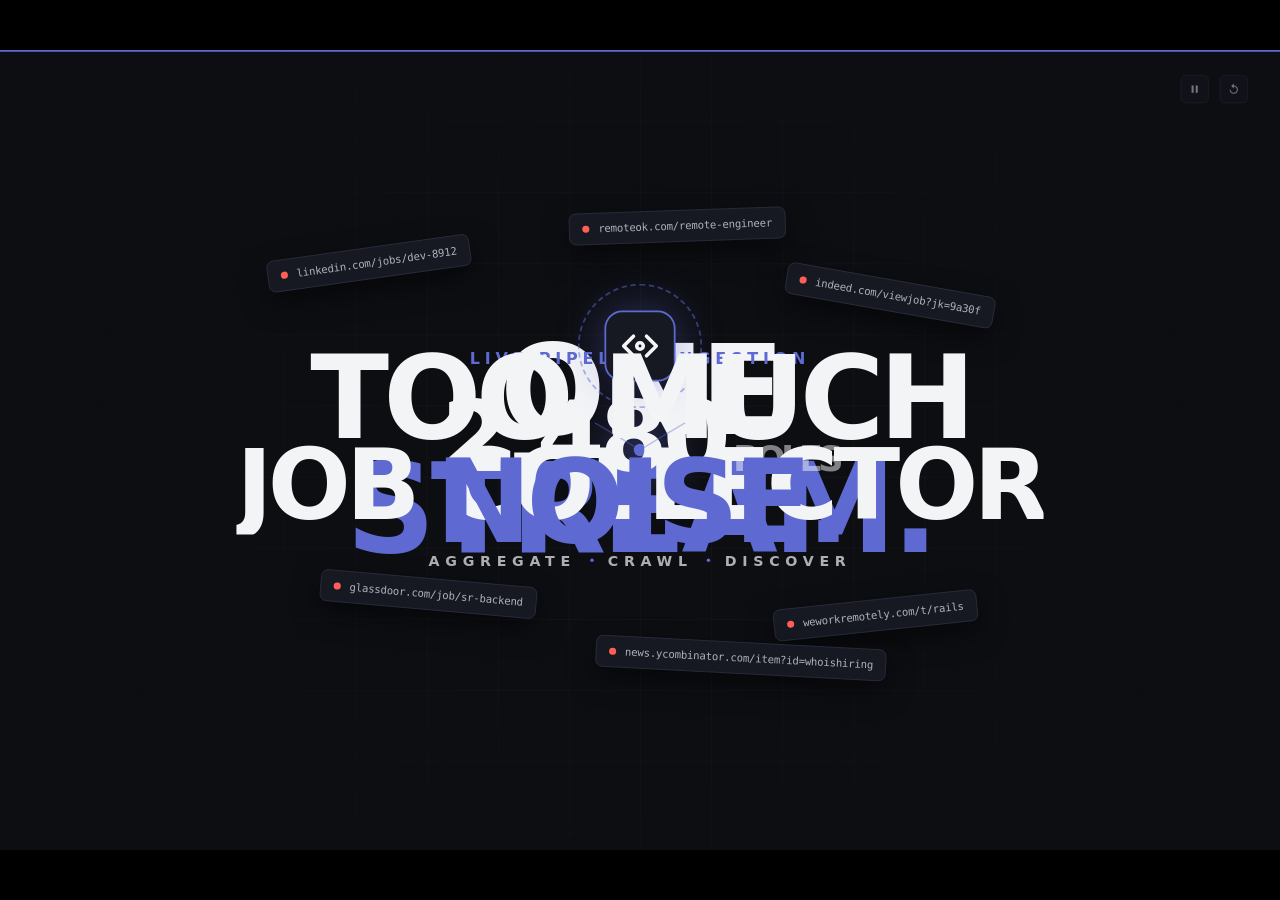
==== workspace/index.html @ dea03a37 "feat: initial commit of ZenDesign studio, daemon, settings UX redesign, and chat history" ====
<!DOCTYPE html>
<html lang="en">
<head><meta http-equiv="Content-Security-Policy" content="default-src 'none'; style-src 'unsafe-inline'; script-src 'unsafe-inline'; img-src data: blob:; font-src data:; media-src data: blob:; connect-src 'none'; base-uri 'none'; form-action 'none'; frame-src 'none'">

<meta charset="UTF-8">
<meta name="viewport" content="width=device-width, initial-scale=1.0">
<title>Job Collector — Motion Piece</title>
<style>
  *, *::before, *::after {
    box-sizing: border-box;
    margin: 0;
    padding: 0;
    user-select: none;
  }

  :root {
    --bg: #0d0e12;
    --text: #f3f4f6;
    --accent: #5e6ad2;
    --card: #161822;
    --border: #2b2d3d;
    --font: system-ui, -apple-system, BlinkMacSystemFont, "Segoe UI", Roboto, sans-serif;
    --ease-out: cubic-bezier(0.16, 1, 0.3, 1);
    --ease-in: cubic-bezier(0.7, 0, 0.84, 0);
    --duration: 10s;
  }

  html, body {
    width: 100%;
    height: 100%;
    background: #000;
    overflow: hidden;
    font-family: var(--font);
    color: var(--text);
  }

  #viewport {
    position: absolute;
    top: 50%;
    left: 50%;
    width: 1440px;
    height: 900px;
    background: var(--bg);
    transform: translate(-50%, -50%);
    transform-origin: center center;
    overflow: hidden;
    box-shadow: 0 0 80px rgba(0,0,0,0.8);
  }

  /* --- CHROME / HUD --- */
  .hud {
    position: absolute;
    inset: 0;
    pointer-events: none;
    z-index: 100;
  }
  .hud-progress-track {
    position: absolute;
    top: 0;
    left: 0;
    width: 100%;
    height: 2px;
    background: rgba(255,255,255,0.06);
  }
  .hud-progress-bar {
    width: 100%;
    height: 100%;
    background: var(--accent);
    transform-origin: left;
    animation: timeline var(--duration) linear infinite;
  }
  .hud-controls {
    position: absolute;
    top: 28px;
    right: 36px;
    display: flex;
    gap: 12px;
    pointer-events: auto;
  }
  .hud-btn {
    width: 32px;
    height: 32px;
    border-radius: 6px;
    background: var(--card);
    border: 1px solid var(--border);
    color: var(--text);
    display: grid;
    place-items: center;
    cursor: pointer;
    opacity: 0.45;
    transition: opacity 0.2s, border-color 0.2s;
  }
  .hud-btn:hover {
    opacity: 1;
    border-color: var(--accent);
  }
  .hud-btn svg {
    width: 14px;
    height: 14px;
    fill: currentColor;
  }

  /* --- STAGE & SCENES --- */
  .stage {
    position: absolute;
    inset: 0;
  }

  /* GRID AMBIENCE */
  .grid-floor {
    position: absolute;
    inset: 0;
    background-image:
      linear-gradient(to right, rgba(43,45,61,0.25) 1px, transparent 1px),
      linear-gradient(to bottom, rgba(43,45,61,0.25) 1px, transparent 1px);
    background-size: 80px 80px;
    mask-image: radial-gradient(circle at 50% 50%, black 30%, transparent 75%);
    opacity: 0.7;
  }

  /* BEAT 1: NOISE / CHAOS (0s - 2.5s) */
  .beat-1 {
    position: absolute;
    inset: 0;
    display: flex;
    align-items: center;
    justify-content: center;
    animation: b1-seq var(--duration) var(--ease-in) infinite;
  }
  .b1-headline {
    position: absolute;
    font-size: 130px;
    font-weight: 900;
    letter-spacing: -0.05em;
    line-height: 0.9;
    text-transform: uppercase;
    text-align: center;
    z-index: 5;
    pointer-events: none;
  }
  .b1-headline .line-mask {
    overflow: hidden;
    display: block;
  }
  .b1-headline .word {
    display: inline-block;
    animation: b1-text var(--duration) var(--ease-out) infinite;
  }
  .b1-tabs-cluster {
    position: absolute;
    width: 1000px;
    height: 600px;
    z-index: 2;
  }
  .b1-tab {
    position: absolute;
    background: var(--card);
    border: 1px solid var(--border);
    border-radius: 8px;
    padding: 10px 14px;
    display: flex;
    align-items: center;
    gap: 10px;
    box-shadow: 0 12px 30px rgba(0,0,0,0.5);
    animation: b1-tab-anim var(--duration) var(--ease-out) infinite;
  }
  .b1-tab .dot {
    width: 8px;
    height: 8px;
    border-radius: 50%;
    background: #ff5f56;
  }
  .b1-tab .tab-title {
    font-size: 12px;
    font-family: monospace;
    color: color-mix(in srgb, var(--text) 70%, transparent);
    letter-spacing: -0.02em;
  }
  .tab-1 { top: 12%; left: 8%; transform: rotate(-8deg); animation-delay: 0.05s; }
  .tab-2 { top: 18%; right: 10%; transform: rotate(10deg); animation-delay: 0.1s; }
  .tab-3 { bottom: 20%; left: 14%; transform: rotate(5deg); animation-delay: 0.15s; }
  .tab-4 { bottom: 16%; right: 12%; transform: rotate(-6deg); animation-delay: 0.2s; }
  .tab-5 { top: 5%; left: 42%; transform: rotate(-2deg); animation-delay: 0.12s; }
  .tab-6 { bottom: 8%; left: 45%; transform: rotate(3deg); animation-delay: 0.18s; }

  /* BEAT 2: IMPLOSION & SINGULARITY (2.3s - 5.0s) */
  .beat-2 {
    position: absolute;
    inset: 0;
    display: flex;
    align-items: center;
    justify-content: center;
    animation: b2-seq var(--duration) var(--ease-out) infinite;
  }
  .core-orb {
    width: 14px;
    height: 14px;
    border-radius: 50%;
    background: var(--accent);
    box-shadow: 0 0 60px 20px color-mix(in srgb, var(--accent) 70%, transparent);
    animation: b2-orb var(--duration) var(--ease-out) infinite;
  }
  .b2-hero-text {
    position: absolute;
    font-size: 140px;
    font-weight: 800;
    letter-spacing: -0.04em;
    line-height: 0.95;
    text-align: center;
    color: var(--text);
    animation: b2-txt var(--duration) var(--ease-out) infinite;
  }
  .b2-hero-text span {
    color: var(--accent);
    display: inline-block;
  }

  /* BEAT 3: PIPELINE CRAWL & LIVE AGGREGATION (4.8s - 7.6s) */
  .beat-3 {
    position: absolute;
    inset: 0;
    display: flex;
    flex-direction: column;
    align-items: center;
    justify-content: center;
    animation: b3-seq var(--duration) var(--ease-out) infinite;
  }
  .spider-network {
    position: absolute;
    inset: 0;
    width: 100%;
    height: 100%;
  }
  .spider-path {
    stroke: color-mix(in srgb, var(--accent) 40%, transparent);
    stroke-width: 1.5;
    stroke-dasharray: 600;
    stroke-dashoffset: 600;
    fill: none;
    animation: spider-draw var(--duration) cubic-bezier(0.4, 0, 0.2, 1) infinite;
  }
  .b3-title {
    font-size: 18px;
    letter-spacing: 0.3em;
    text-transform: uppercase;
    color: var(--accent);
    font-weight: 700;
    margin-bottom: 24px;
    animation: b3-title-in var(--duration) var(--ease-out) infinite;
  }
  .b3-counter {
    font-size: 110px;
    font-weight: 900;
    letter-spacing: -0.05em;
    line-height: 1;
    font-variant-numeric: tabular-nums;
    animation: b3-counter-pop var(--duration) var(--ease-out) infinite;
  }
  .b3-counter small {
    font-size: 40px;
    color: color-mix(in srgb, var(--text) 50%, transparent);
    font-weight: 600;
    margin-left: 8px;
  }
  .b3-filters {
    display: flex;
    gap: 16px;
    margin-top: 36px;
  }
  .filter-pill {
    padding: 10px 22px;
    border-radius: 999px;
    border: 1px solid var(--border);
    background: var(--card);
    font-size: 14px;
    font-weight: 600;
    letter-spacing: 0.05em;
    text-transform: uppercase;
    opacity: 0;
    transform: translateY(20px) scale(0.9);
    animation: b3-pills var(--duration) var(--ease-out) infinite;
  }
  .filter-pill.active {
    border-color: var(--accent);
    color: var(--accent);
    background: color-mix(in srgb, var(--accent) 12%, transparent);
  }
  .filter-pill:nth-child(1) { animation-delay: 5.2s; }
  .filter-pill:nth-child(2) { animation-delay: 5.32s; }
  .filter-pill:nth-child(3) { animation-delay: 5.44s; }
  .filter-pill:nth-child(4) { animation-delay: 5.56s; }

  /* BEAT 4: SYSTEM DEPLOY & OUTRO BRAND (7.4s - 10.0s) */
  .beat-4 {
    position: absolute;
    inset: 0;
    display: flex;
    flex-direction: column;
    align-items: center;
    justify-content: center;
    animation: b4-seq var(--duration) var(--ease-out) infinite;
  }
  .brand-logo-wrap {
    position: relative;
    width: 140px;
    height: 140px;
    display: grid;
    place-items: center;
    margin-bottom: 32px;
  }
  .logo-ring {
    position: absolute;
    inset: 0;
    border: 2px dashed color-mix(in srgb, var(--accent) 50%, transparent);
    border-radius: 50%;
    animation: logo-spin 12s linear infinite;
  }
  .logo-box {
    width: 80px;
    height: 80px;
    background: var(--card);
    border: 2px solid var(--accent);
    border-radius: 20px;
    display: grid;
    place-items: center;
    box-shadow: 0 0 50px color-mix(in srgb, var(--accent) 40%, transparent);
    animation: b4-box var(--duration) var(--ease-out) infinite;
  }
  .logo-box svg {
    width: 44px;
    height: 44px;
    fill: none;
    stroke: var(--text);
    stroke-width: 2.2;
    stroke-linecap: round;
    stroke-linejoin: round;
  }
  .b4-brand-name {
    font-size: 110px;
    font-weight: 900;
    letter-spacing: -0.05em;
    line-height: 1;
    margin-bottom: 20px;
    overflow: hidden;
  }
  .b4-brand-name span {
    display: inline-block;
    animation: b4-char-reveal var(--duration) var(--ease-out) infinite;
  }
  .b4-mantra {
    display: flex;
    align-items: center;
    gap: 16px;
    font-size: 16px;
    letter-spacing: 0.4em;
    text-transform: uppercase;
    color: color-mix(in srgb, var(--text) 70%, transparent);
    font-weight: 600;
    animation: b4-mantra-in var(--duration) var(--ease-out) infinite;
  }
  .b4-mantra .sep {
    width: 4px;
    height: 4px;
    border-radius: 50%;
    background: var(--accent);
  }
  .b4-stars {
    display: flex;
    gap: 8px;
    margin-top: 36px;
    opacity: 0;
    animation: b4-stars-in var(--duration) var(--ease-out) infinite;
  }
  .b4-stars svg {
    width: 18px;
    height: 18px;
    fill: #f59e0b;
  }

  /* --- TIMELINE DEFINITIONS --- */
  @keyframes timeline {
    0% { transform: scaleX(0); }
    100% { transform: scaleX(1); }
  }

  /* Beat 1: 0% to 26% (0.0s - 2.6s) */
  @keyframes b1-seq {
    0% { opacity: 0; transform: scale(1.08); filter: blur(4px); }
    4% { opacity: 1; transform: scale(1); filter: blur(0px); }
    21% { opacity: 1; transform: scale(1); filter: blur(0px); }
    26% { opacity: 0; transform: scale(0.85); filter: blur(6px); }
    100% { opacity: 0; transform: scale(0.85); }
  }
  @keyframes b1-text {
    0% { transform: translateY(110%); }
    6% { transform: translateY(0); }
    20% { transform: translateY(0); }
    25% { transform: translateY(-110%); }
    100% { transform: translateY(-110%); }
  }
  @keyframes b1-tab-anim {
    0% { opacity: 0; transform: scale(0.5) translate(0, 40px); }
    6% { opacity: 1; transform: scale(1) translate(0, 0); }
    19% { opacity: 1; transform: scale(1) translate(0, 0); }
    24% { opacity: 0; transform: scale(0.2) translate(0, 0); }
    100% { opacity: 0; }
  }

  /* Beat 2: 24% to 50% (2.4s - 5.0s) */
  @keyframes b2-seq {
    0%, 23% { opacity: 0; transform: scale(1.15); pointer-events: none; }
    26% { opacity: 1; transform: scale(1); }
    46% { opacity: 1; transform: scale(1); }
    50% { opacity: 0; transform: scale(1.2); pointer-events: none; }
    100% { opacity: 0; }
  }
  @keyframes b2-orb {
    0%, 23% { transform: scale(0); opacity: 0; }
    26% { transform: scale(6); opacity: 1; }
    30% { transform: scale(1); opacity: 0.3; }
    46% { transform: scale(1); opacity: 0.3; }
    50% { transform: scale(12); opacity: 0; }
    100% { opacity: 0; }
  }
  @keyframes b2-txt {
    0%, 24% { opacity: 0; transform: scale(0.9); }
    28% { opacity: 1; transform: scale(1); }
    45% { opacity: 1; transform: scale(1); }
    49% { opacity: 0; transform: translateY(-20px); }
    100% { opacity: 0; }
  }

  /* Beat 3: 48% to 75% (4.8s - 7.5s) */
  @keyframes b3-seq {
    0%, 47% { opacity: 0; transform: scale(0.95); pointer-events: none; }
    50% { opacity: 1; transform: scale(1); }
    71% { opacity: 1; transform: scale(1); }
    75% { opacity: 0; transform: scale(1.05); pointer-events: none; }
    100% { opacity: 0; }
  }
  @keyframes spider-draw {
    0%, 48% { stroke-dashoffset: 600; opacity: 0; }
    52% { opacity: 1; stroke-dashoffset: 0; }
    71% { opacity: 0.8; stroke-dashoffset: 0; }
    74% { opacity: 0; stroke-dashoffset: -600; }
    100% { opacity: 0; }
  }
  @keyframes b3-title-in {
    0%, 48% { opacity: 0; transform: translateY(-16px); }
    52% { opacity: 1; transform: translateY(0); }
    71% { opacity: 1; transform: translateY(0); }
    74% { opacity: 0; transform: translateY(-10px); }
    100% { opacity: 0; }
  }
  @keyframes b3-counter-pop {
    0%, 49% { opacity: 0; transform: scale(0.85); }
    53% { opacity: 1; transform: scale(1); }
    71% { opacity: 1; transform: scale(1); }
    74% { opacity: 0; transform: scale(0.95); }
    100% { opacity: 0; }
  }
  @keyframes b3-pills {
    0%, 50% { opacity: 0; transform: translateY(20px) scale(0.9); }
    55% { opacity: 1; transform: translateY(0) scale(1); }
    70% { opacity: 1; transform: translateY(0) scale(1); }
    74% { opacity: 0; transform: translateY(-15px) scale(0.95); }
    100% { opacity: 0; }
  }

  /* Beat 4: 73% to 100% (7.3s - 10.0s) */
  @keyframes b4-seq {
    0%, 72% { opacity: 0; transform: scale(0.92); pointer-events: none; }
    76% { opacity: 1; transform: scale(1); }
    96% { opacity: 1; transform: scale(1); }
    100% { opacity: 0; transform: scale(1.04); }
  }
  @keyframes logo-spin {
    to { transform: rotate(360deg); }
  }
  @keyframes b4-box {
    0%, 73% { transform: scale(0) rotate(-20deg); }
    77% { transform: scale(1) rotate(0deg); }
    96% { transform: scale(1) rotate(0deg); }
    100% { transform: scale(0.9); }
  }
  @keyframes b4-char-reveal {
    0%, 74% { transform: translateY(100%); }
    78% { transform: translateY(0); }
    96% { transform: translateY(0); }
    100% { transform: translateY(-20%); }
  }
  @keyframes b4-mantra-in {
    0%, 76% { opacity: 0; letter-spacing: 0.1em; }
    81% { opacity: 1; letter-spacing: 0.4em; }
    96% { opacity: 1; letter-spacing: 0.4em; }
    100% { opacity: 0; }
  }
  @keyframes b4-stars-in {
    0%, 78% { opacity: 0; transform: translateY(10px); }
    82% { opacity: 1; transform: translateY(0); }
    96% { opacity: 1; transform: translateY(0); }
    100% { opacity: 0; }
  }

  /* REDUCED MOTION OVERRIDE */
  @media (prefers-reduced-motion: reduce) {
    *, ::before, ::after {
      animation-play-state: paused !important;
    }
    .beat-1, .beat-2, .beat-3 {
      display: none !important;
    }
    .beat-4 {
      opacity: 1 !important;
      transform: none !important;
      pointer-events: auto !important;
    }
    .b4-brand-name span, .b4-mantra, .b4-stars, .logo-box {
      opacity: 1 !important;
      transform: none !important;
    }
    .hud-progress-bar {
      transform: scaleX(1) !important;
    }
  }

  .paused * {
    animation-play-state: paused !important;
  }
</style>
</head>
<body>

<div id="viewport">
  <div class="grid-floor"></div>

  <!-- HUD / CHROME -->
  <div class="hud">
    <div class="hud-progress-track">
      <div class="hud-progress-bar" id="progressBar"></div>
    </div>
    <div class="hud-controls">
      <button class="hud-btn" id="btnPlayPause" aria-label="Toggle Play">
        <svg viewBox="0 0 24 24" id="playIcon"><path d="M6 19h4V5H6v14zm8-14v14h4V5h-4z"/></svg>
      </button>
      <button class="hud-btn" id="btnReplay" aria-label="Replay">
        <svg viewBox="0 0 24 24"><path d="M12 5V1L7 6l5 5V7c3.31 0 6 2.69 6 6s-2.69 6-6 6-6-2.69-6-6H4c0 4.42 3.58 8 8 8s8-3.58 8-8-3.58-8-8-8z"/></svg>
      </button>
    </div>
  </div>

  <div class="stage" id="stage">
    
    <!-- BEAT 1: NOISE / CHAOS -->
    <section class="beat-1">
      <div class="b1-tabs-cluster">
        <div class="b1-tab tab-1">
          <div class="dot"></div>
          <div class="tab-title">linkedin.com/jobs/dev-8912</div>
        </div>
        <div class="b1-tab tab-2">
          <div class="dot"></div>
          <div class="tab-title">indeed.com/viewjob?jk=9a30f</div>
        </div>
        <div class="b1-tab tab-3">
          <div class="dot"></div>
          <div class="tab-title">glassdoor.com/job/sr-backend</div>
        </div>
        <div class="b1-tab tab-4">
          <div class="dot"></div>
          <div class="tab-title">weworkremotely.com/t/rails</div>
        </div>
        <div class="b1-tab tab-5">
          <div class="dot"></div>
          <div class="tab-title">remoteok.com/remote-engineer</div>
        </div>
        <div class="b1-tab tab-6">
          <div class="dot"></div>
          <div class="tab-title">news.ycombinator.com/item?id=whoishiring</div>
        </div>
      </div>
      <div class="b1-headline">
        <div class="line-mask"><span class="word">TOO MUCH</span></div>
        <div class="line-mask"><span class="word" style="color:var(--accent);">NOISE.</span></div>
      </div>
    </section>

    <!-- BEAT 2: THE SINGULARITY -->
    <section class="beat-2">
      <div class="core-orb"></div>
      <div class="b2-hero-text">
        ONE<br><span>STREAM.</span>
      </div>
    </section>

    <!-- BEAT 3: PIPELINE CRAWL & LIVE AGGREGATION -->
    <section class="beat-3">
      <svg class="spider-network" viewBox="0 0 1440 900" preserveAspectRatio="none">
        <path class="spider-path" d="M 120 180 Q 480 300 720 450" />
        <path class="spider-path" d="M 1320 180 Q 960 300 720 450" />
        <path class="spider-path" d="M 180 720 Q 480 600 720 450" />
        <path class="spider-path" d="M 1260 720 Q 960 600 720 450" />
      </svg>
      <div class="b3-title">Live Pipeline Ingestion</div>
      <div class="b3-counter" id="liveCounter">2,480<small>ROLES</small></div>
      <div class="b3-filters">
        <div class="filter-pill active">Remote</div>
        <div class="filter-pill">Full-Time</div>
        <div class="filter-pill active">Staff / Lead</div>
        <div class="filter-pill">Golang • Rust</div>
      </div>
    </section>

    <!-- BEAT 4: BRAND / OUTRO -->
    <section class="beat-4">
      <div class="brand-logo-wrap">
        <div class="logo-ring"></div>
        <div class="logo-box">
          <svg viewBox="0 0 24 24">
            <polyline points="16 18 22 12 16 6"></polyline>
            <polyline points="8 6 2 12 8 18"></polyline>
            <circle cx="12" cy="12" r="2"></circle>
          </svg>
        </div>
      </div>
      <div class="b4-brand-name">
        <span>JOB COLLECTOR</span>
      </div>
      <div class="b4-mantra">
        <span>Aggregate</span>
        <span class="sep"></span>
        <span>Crawl</span>
        <span class="sep"></span>
        <span>Discover</span>
      </div>
      <div class="b4-stars">
        <svg viewBox="0 0 24 24"><polygon points="12 2 15.09 8.26 22 9.27 17 14.14 18.18 21.02 12 17.77 5.82 21.02 7 14.14 2 9.27 8.91 8.26 12 2"/></svg>
        <svg viewBox="0 0 24 24"><polygon points="12 2 15.09 8.26 22 9.27 17 14.14 18.18 21.02 12 17.77 5.82 21.02 7 14.14 2 9.27 8.91 8.26 12 2"/></svg>
        <svg viewBox="0 0 24 24"><polygon points="12 2 15.09 8.26 22 9.27 17 14.14 18.18 21.02 12 17.77 5.82 21.02 7 14.14 2 9.27 8.91 8.26 12 2"/></svg>
        <svg viewBox="0 0 24 24"><polygon points="12 2 15.09 8.26 22 9.27 17 14.14 18.18 21.02 12 17.77 5.82 21.02 7 14.14 2 9.27 8.91 8.26 12 2"/></svg>
        <svg viewBox="0 0 24 24"><polygon points="12 2 15.09 8.26 22 9.27 17 14.14 18.18 21.02 12 17.77 5.82 21.02 7 14.14 2 9.27 8.91 8.26 12 2"/></svg>
      </div>
    </section>

  </div>
</div>

<script>
  // Resize handler: maintain exact 1440x900 viewport scaling
  const vp = document.getElementById('viewport');
  function resize() {
    const scale = Math.min(window.innerWidth / 1440, window.innerHeight / 900);
    vp.style.transform = `translate(-50%, -50%) scale(${scale})`;
  }
  window.addEventListener('resize', resize, { passive: true });
  resize();

  // Playback control
  const body = document.body;
  const playBtn = document.getElementById('btnPlayPause');
  const replayBtn = document.getElementById('btnReplay');
  const playIcon = document.getElementById('playIcon');

  let isPaused = false;

  function togglePlay() {
    isPaused = !isPaused;
    if (isPaused) {
      body.classList.add('paused');
      playIcon.innerHTML = '<polygon points="5,3 19,12 5,21"/>';
    } else {
      body.classList.remove('paused');
      playIcon.innerHTML = '<path d="M6 19h4V5H6v14zm8-14v14h4V5h-4z"/>';
    }
  }

  function restart() {
    body.classList.remove('paused');
    isPaused = false;
    playIcon.innerHTML = '<path d="M6 19h4V5H6v14zm8-14v14h4V5h-4z"/>';

    // Force animation reset across all elements
    const stage = document.getElementById('stage');
    const bar = document.getElementById('progressBar');
    
    stage.style.display = 'none';
    bar.style.display = 'none';
    stage.offsetHeight; // trigger reflow
    stage.style.display = '';
    bar.style.display = '';
  }

  playBtn.addEventListener('click', togglePlay);
  replayBtn.addEventListener('click', restart);

  // Keyboard controls
  window.addEventListener('keydown', (e) => {
    if (e.code === 'Space') {
      e.preventDefault();
      togglePlay();
    } else if (e.code === 'KeyR') {
      e.preventDefault();
      restart();
    }
  });

  // Dynamic counter ticker sync
  const counterEl = document.getElementById('liveCounter');
  let startTime = performance.now();
  function tick(now) {
    if (!isPaused) {
      const elapsed = (now - startTime) % 10000;
      // In beat 3 window (4800ms - 7200ms)
      if (elapsed >= 4800 && elapsed <= 7400) {
        const p = (elapsed - 4800) / 2600;
        const count = Math.floor(1200 + (2480 - 1200) * Math.min(1, p * 1.3));
        counterEl.innerHTML = `${count.toLocaleString()}<small>ROLES</small>`;
      } else {
        counterEl.innerHTML = `2,480<small>ROLES</small>`;
      }
    }
    requestAnimationFrame(tick);
  }
  requestAnimationFrame(tick);
</script>
</body>
</html>
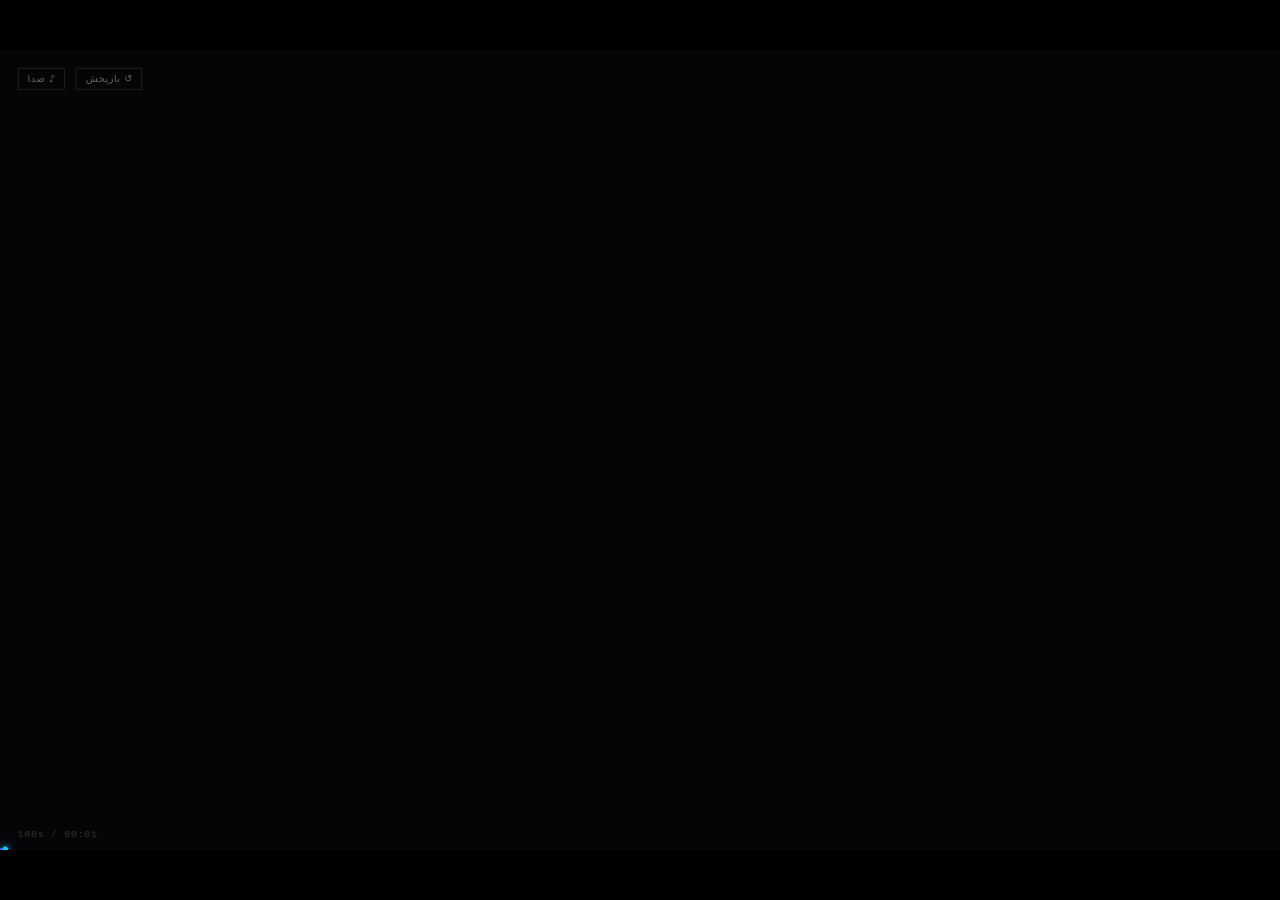
==== commit e6a8d572: "feat(slides): instant WYSIWYG typing & visual slide deck studio" ====
--- a/workspace/index.html
+++ b/workspace/index.html
@@ -1,727 +1,1612 @@
 <!DOCTYPE html>
-<html lang="en">
+<html lang="fa" dir="rtl">
 <head><meta http-equiv="Content-Security-Policy" content="default-src 'none'; style-src 'unsafe-inline'; script-src 'unsafe-inline'; img-src data: blob:; font-src data:; media-src data: blob:; connect-src 'none'; base-uri 'none'; form-action 'none'; frame-src 'none'">
 
-<meta charset="UTF-8">
-<meta name="viewport" content="width=device-width, initial-scale=1.0">
-<title>Job Collector — Motion Piece</title>
+<meta charset="UTF-8"/>
+<meta name="viewport" content="width=device-width, initial-scale=1.0"/>
+<title>تولد پردازنده</title>
 <style>
-  *, *::before, *::after {
-    box-sizing: border-box;
-    margin: 0;
-    padding: 0;
-    user-select: none;
-  }
-
-  :root {
-    --bg: #0d0e12;
-    --text: #f3f4f6;
-    --accent: #5e6ad2;
-    --card: #161822;
-    --border: #2b2d3d;
-    --font: system-ui, -apple-system, BlinkMacSystemFont, "Segoe UI", Roboto, sans-serif;
-    --ease-out: cubic-bezier(0.16, 1, 0.3, 1);
-    --ease-in: cubic-bezier(0.7, 0, 0.84, 0);
-    --duration: 10s;
-  }
-
-  html, body {
-    width: 100%;
-    height: 100%;
-    background: #000;
-    overflow: hidden;
-    font-family: var(--font);
-    color: var(--text);
-  }
-
-  #viewport {
-    position: absolute;
-    top: 50%;
-    left: 50%;
-    width: 1440px;
-    height: 900px;
-    background: var(--bg);
-    transform: translate(-50%, -50%);
-    transform-origin: center center;
-    overflow: hidden;
-    box-shadow: 0 0 80px rgba(0,0,0,0.8);
-  }
-
-  /* --- CHROME / HUD --- */
-  .hud {
-    position: absolute;
-    inset: 0;
-    pointer-events: none;
-    z-index: 100;
-  }
-  .hud-progress-track {
-    position: absolute;
-    top: 0;
-    left: 0;
-    width: 100%;
-    height: 2px;
-    background: rgba(255,255,255,0.06);
-  }
-  .hud-progress-bar {
-    width: 100%;
-    height: 100%;
-    background: var(--accent);
-    transform-origin: left;
-    animation: timeline var(--duration) linear infinite;
-  }
-  .hud-controls {
-    position: absolute;
-    top: 28px;
-    right: 36px;
-    display: flex;
-    gap: 12px;
-    pointer-events: auto;
-  }
-  .hud-btn {
-    width: 32px;
-    height: 32px;
-    border-radius: 6px;
-    background: var(--card);
-    border: 1px solid var(--border);
-    color: var(--text);
-    display: grid;
-    place-items: center;
-    cursor: pointer;
-    opacity: 0.45;
-    transition: opacity 0.2s, border-color 0.2s;
-  }
-  .hud-btn:hover {
-    opacity: 1;
-    border-color: var(--accent);
-  }
-  .hud-btn svg {
-    width: 14px;
-    height: 14px;
-    fill: currentColor;
-  }
-
-  /* --- STAGE & SCENES --- */
-  .stage {
-    position: absolute;
-    inset: 0;
-  }
-
-  /* GRID AMBIENCE */
-  .grid-floor {
-    position: absolute;
-    inset: 0;
-    background-image:
-      linear-gradient(to right, rgba(43,45,61,0.25) 1px, transparent 1px),
-      linear-gradient(to bottom, rgba(43,45,61,0.25) 1px, transparent 1px);
-    background-size: 80px 80px;
-    mask-image: radial-gradient(circle at 50% 50%, black 30%, transparent 75%);
-    opacity: 0.7;
-  }
-
-  /* BEAT 1: NOISE / CHAOS (0s - 2.5s) */
-  .beat-1 {
-    position: absolute;
-    inset: 0;
-    display: flex;
-    align-items: center;
-    justify-content: center;
-    animation: b1-seq var(--duration) var(--ease-in) infinite;
-  }
-  .b1-headline {
-    position: absolute;
-    font-size: 130px;
-    font-weight: 900;
-    letter-spacing: -0.05em;
-    line-height: 0.9;
-    text-transform: uppercase;
-    text-align: center;
-    z-index: 5;
-    pointer-events: none;
-  }
-  .b1-headline .line-mask {
-    overflow: hidden;
-    display: block;
-  }
-  .b1-headline .word {
-    display: inline-block;
-    animation: b1-text var(--duration) var(--ease-out) infinite;
-  }
-  .b1-tabs-cluster {
-    position: absolute;
-    width: 1000px;
-    height: 600px;
-    z-index: 2;
-  }
-  .b1-tab {
-    position: absolute;
-    background: var(--card);
-    border: 1px solid var(--border);
-    border-radius: 8px;
-    padding: 10px 14px;
-    display: flex;
-    align-items: center;
-    gap: 10px;
-    box-shadow: 0 12px 30px rgba(0,0,0,0.5);
-    animation: b1-tab-anim var(--duration) var(--ease-out) infinite;
-  }
-  .b1-tab .dot {
-    width: 8px;
-    height: 8px;
-    border-radius: 50%;
-    background: #ff5f56;
-  }
-  .b1-tab .tab-title {
-    font-size: 12px;
-    font-family: monospace;
-    color: color-mix(in srgb, var(--text) 70%, transparent);
-    letter-spacing: -0.02em;
-  }
-  .tab-1 { top: 12%; left: 8%; transform: rotate(-8deg); animation-delay: 0.05s; }
-  .tab-2 { top: 18%; right: 10%; transform: rotate(10deg); animation-delay: 0.1s; }
-  .tab-3 { bottom: 20%; left: 14%; transform: rotate(5deg); animation-delay: 0.15s; }
-  .tab-4 { bottom: 16%; right: 12%; transform: rotate(-6deg); animation-delay: 0.2s; }
-  .tab-5 { top: 5%; left: 42%; transform: rotate(-2deg); animation-delay: 0.12s; }
-  .tab-6 { bottom: 8%; left: 45%; transform: rotate(3deg); animation-delay: 0.18s; }
-
-  /* BEAT 2: IMPLOSION & SINGULARITY (2.3s - 5.0s) */
-  .beat-2 {
-    position: absolute;
-    inset: 0;
-    display: flex;
-    align-items: center;
-    justify-content: center;
-    animation: b2-seq var(--duration) var(--ease-out) infinite;
-  }
-  .core-orb {
-    width: 14px;
-    height: 14px;
-    border-radius: 50%;
-    background: var(--accent);
-    box-shadow: 0 0 60px 20px color-mix(in srgb, var(--accent) 70%, transparent);
-    animation: b2-orb var(--duration) var(--ease-out) infinite;
-  }
-  .b2-hero-text {
-    position: absolute;
-    font-size: 140px;
-    font-weight: 800;
-    letter-spacing: -0.04em;
-    line-height: 0.95;
-    text-align: center;
-    color: var(--text);
-    animation: b2-txt var(--duration) var(--ease-out) infinite;
-  }
-  .b2-hero-text span {
-    color: var(--accent);
-    display: inline-block;
-  }
-
-  /* BEAT 3: PIPELINE CRAWL & LIVE AGGREGATION (4.8s - 7.6s) */
-  .beat-3 {
-    position: absolute;
-    inset: 0;
-    display: flex;
-    flex-direction: column;
-    align-items: center;
-    justify-content: center;
-    animation: b3-seq var(--duration) var(--ease-out) infinite;
-  }
-  .spider-network {
-    position: absolute;
-    inset: 0;
-    width: 100%;
-    height: 100%;
-  }
-  .spider-path {
-    stroke: color-mix(in srgb, var(--accent) 40%, transparent);
-    stroke-width: 1.5;
-    stroke-dasharray: 600;
-    stroke-dashoffset: 600;
-    fill: none;
-    animation: spider-draw var(--duration) cubic-bezier(0.4, 0, 0.2, 1) infinite;
-  }
-  .b3-title {
-    font-size: 18px;
-    letter-spacing: 0.3em;
-    text-transform: uppercase;
-    color: var(--accent);
-    font-weight: 700;
-    margin-bottom: 24px;
-    animation: b3-title-in var(--duration) var(--ease-out) infinite;
-  }
-  .b3-counter {
-    font-size: 110px;
-    font-weight: 900;
-    letter-spacing: -0.05em;
-    line-height: 1;
-    font-variant-numeric: tabular-nums;
-    animation: b3-counter-pop var(--duration) var(--ease-out) infinite;
-  }
-  .b3-counter small {
-    font-size: 40px;
-    color: color-mix(in srgb, var(--text) 50%, transparent);
-    font-weight: 600;
-    margin-left: 8px;
-  }
-  .b3-filters {
-    display: flex;
-    gap: 16px;
-    margin-top: 36px;
-  }
-  .filter-pill {
-    padding: 10px 22px;
-    border-radius: 999px;
-    border: 1px solid var(--border);
-    background: var(--card);
-    font-size: 14px;
-    font-weight: 600;
-    letter-spacing: 0.05em;
-    text-transform: uppercase;
-    opacity: 0;
-    transform: translateY(20px) scale(0.9);
-    animation: b3-pills var(--duration) var(--ease-out) infinite;
-  }
-  .filter-pill.active {
-    border-color: var(--accent);
-    color: var(--accent);
-    background: color-mix(in srgb, var(--accent) 12%, transparent);
-  }
-  .filter-pill:nth-child(1) { animation-delay: 5.2s; }
-  .filter-pill:nth-child(2) { animation-delay: 5.32s; }
-  .filter-pill:nth-child(3) { animation-delay: 5.44s; }
-  .filter-pill:nth-child(4) { animation-delay: 5.56s; }
-
-  /* BEAT 4: SYSTEM DEPLOY & OUTRO BRAND (7.4s - 10.0s) */
-  .beat-4 {
-    position: absolute;
-    inset: 0;
-    display: flex;
-    flex-direction: column;
-    align-items: center;
-    justify-content: center;
-    animation: b4-seq var(--duration) var(--ease-out) infinite;
-  }
-  .brand-logo-wrap {
-    position: relative;
-    width: 140px;
-    height: 140px;
-    display: grid;
-    place-items: center;
-    margin-bottom: 32px;
-  }
-  .logo-ring {
-    position: absolute;
-    inset: 0;
-    border: 2px dashed color-mix(in srgb, var(--accent) 50%, transparent);
-    border-radius: 50%;
-    animation: logo-spin 12s linear infinite;
-  }
-  .logo-box {
-    width: 80px;
-    height: 80px;
-    background: var(--card);
-    border: 2px solid var(--accent);
-    border-radius: 20px;
-    display: grid;
-    place-items: center;
-    box-shadow: 0 0 50px color-mix(in srgb, var(--accent) 40%, transparent);
-    animation: b4-box var(--duration) var(--ease-out) infinite;
-  }
-  .logo-box svg {
-    width: 44px;
-    height: 44px;
-    fill: none;
-    stroke: var(--text);
-    stroke-width: 2.2;
-    stroke-linecap: round;
-    stroke-linejoin: round;
-  }
-  .b4-brand-name {
-    font-size: 110px;
-    font-weight: 900;
-    letter-spacing: -0.05em;
-    line-height: 1;
-    margin-bottom: 20px;
-    overflow: hidden;
-  }
-  .b4-brand-name span {
-    display: inline-block;
-    animation: b4-char-reveal var(--duration) var(--ease-out) infinite;
-  }
-  .b4-mantra {
-    display: flex;
-    align-items: center;
-    gap: 16px;
-    font-size: 16px;
-    letter-spacing: 0.4em;
-    text-transform: uppercase;
-    color: color-mix(in srgb, var(--text) 70%, transparent);
-    font-weight: 600;
-    animation: b4-mantra-in var(--duration) var(--ease-out) infinite;
-  }
-  .b4-mantra .sep {
-    width: 4px;
-    height: 4px;
-    border-radius: 50%;
-    background: var(--accent);
-  }
-  .b4-stars {
-    display: flex;
-    gap: 8px;
-    margin-top: 36px;
-    opacity: 0;
-    animation: b4-stars-in var(--duration) var(--ease-out) infinite;
-  }
-  .b4-stars svg {
-    width: 18px;
-    height: 18px;
-    fill: #f59e0b;
-  }
-
-  /* --- TIMELINE DEFINITIONS --- */
-  @keyframes timeline {
-    0% { transform: scaleX(0); }
-    100% { transform: scaleX(1); }
-  }
-
-  /* Beat 1: 0% to 26% (0.0s - 2.6s) */
-  @keyframes b1-seq {
-    0% { opacity: 0; transform: scale(1.08); filter: blur(4px); }
-    4% { opacity: 1; transform: scale(1); filter: blur(0px); }
-    21% { opacity: 1; transform: scale(1); filter: blur(0px); }
-    26% { opacity: 0; transform: scale(0.85); filter: blur(6px); }
-    100% { opacity: 0; transform: scale(0.85); }
-  }
-  @keyframes b1-text {
-    0% { transform: translateY(110%); }
-    6% { transform: translateY(0); }
-    20% { transform: translateY(0); }
-    25% { transform: translateY(-110%); }
-    100% { transform: translateY(-110%); }
-  }
-  @keyframes b1-tab-anim {
-    0% { opacity: 0; transform: scale(0.5) translate(0, 40px); }
-    6% { opacity: 1; transform: scale(1) translate(0, 0); }
-    19% { opacity: 1; transform: scale(1) translate(0, 0); }
-    24% { opacity: 0; transform: scale(0.2) translate(0, 0); }
-    100% { opacity: 0; }
-  }
-
-  /* Beat 2: 24% to 50% (2.4s - 5.0s) */
-  @keyframes b2-seq {
-    0%, 23% { opacity: 0; transform: scale(1.15); pointer-events: none; }
-    26% { opacity: 1; transform: scale(1); }
-    46% { opacity: 1; transform: scale(1); }
-    50% { opacity: 0; transform: scale(1.2); pointer-events: none; }
-    100% { opacity: 0; }
-  }
-  @keyframes b2-orb {
-    0%, 23% { transform: scale(0); opacity: 0; }
-    26% { transform: scale(6); opacity: 1; }
-    30% { transform: scale(1); opacity: 0.3; }
-    46% { transform: scale(1); opacity: 0.3; }
-    50% { transform: scale(12); opacity: 0; }
-    100% { opacity: 0; }
-  }
-  @keyframes b2-txt {
-    0%, 24% { opacity: 0; transform: scale(0.9); }
-    28% { opacity: 1; transform: scale(1); }
-    45% { opacity: 1; transform: scale(1); }
-    49% { opacity: 0; transform: translateY(-20px); }
-    100% { opacity: 0; }
-  }
-
-  /* Beat 3: 48% to 75% (4.8s - 7.5s) */
-  @keyframes b3-seq {
-    0%, 47% { opacity: 0; transform: scale(0.95); pointer-events: none; }
-    50% { opacity: 1; transform: scale(1); }
-    71% { opacity: 1; transform: scale(1); }
-    75% { opacity: 0; transform: scale(1.05); pointer-events: none; }
-    100% { opacity: 0; }
-  }
-  @keyframes spider-draw {
-    0%, 48% { stroke-dashoffset: 600; opacity: 0; }
-    52% { opacity: 1; stroke-dashoffset: 0; }
-    71% { opacity: 0.8; stroke-dashoffset: 0; }
-    74% { opacity: 0; stroke-dashoffset: -600; }
-    100% { opacity: 0; }
-  }
-  @keyframes b3-title-in {
-    0%, 48% { opacity: 0; transform: translateY(-16px); }
-    52% { opacity: 1; transform: translateY(0); }
-    71% { opacity: 1; transform: translateY(0); }
-    74% { opacity: 0; transform: translateY(-10px); }
-    100% { opacity: 0; }
-  }
-  @keyframes b3-counter-pop {
-    0%, 49% { opacity: 0; transform: scale(0.85); }
-    53% { opacity: 1; transform: scale(1); }
-    71% { opacity: 1; transform: scale(1); }
-    74% { opacity: 0; transform: scale(0.95); }
-    100% { opacity: 0; }
-  }
-  @keyframes b3-pills {
-    0%, 50% { opacity: 0; transform: translateY(20px) scale(0.9); }
-    55% { opacity: 1; transform: translateY(0) scale(1); }
-    70% { opacity: 1; transform: translateY(0) scale(1); }
-    74% { opacity: 0; transform: translateY(-15px) scale(0.95); }
-    100% { opacity: 0; }
-  }
-
-  /* Beat 4: 73% to 100% (7.3s - 10.0s) */
-  @keyframes b4-seq {
-    0%, 72% { opacity: 0; transform: scale(0.92); pointer-events: none; }
-    76% { opacity: 1; transform: scale(1); }
-    96% { opacity: 1; transform: scale(1); }
-    100% { opacity: 0; transform: scale(1.04); }
-  }
-  @keyframes logo-spin {
-    to { transform: rotate(360deg); }
-  }
-  @keyframes b4-box {
-    0%, 73% { transform: scale(0) rotate(-20deg); }
-    77% { transform: scale(1) rotate(0deg); }
-    96% { transform: scale(1) rotate(0deg); }
-    100% { transform: scale(0.9); }
-  }
-  @keyframes b4-char-reveal {
-    0%, 74% { transform: translateY(100%); }
-    78% { transform: translateY(0); }
-    96% { transform: translateY(0); }
-    100% { transform: translateY(-20%); }
-  }
-  @keyframes b4-mantra-in {
-    0%, 76% { opacity: 0; letter-spacing: 0.1em; }
-    81% { opacity: 1; letter-spacing: 0.4em; }
-    96% { opacity: 1; letter-spacing: 0.4em; }
-    100% { opacity: 0; }
-  }
-  @keyframes b4-stars-in {
-    0%, 78% { opacity: 0; transform: translateY(10px); }
-    82% { opacity: 1; transform: translateY(0); }
-    96% { opacity: 1; transform: translateY(0); }
-    100% { opacity: 0; }
-  }
-
-  /* REDUCED MOTION OVERRIDE */
-  @media (prefers-reduced-motion: reduce) {
-    *, ::before, ::after {
-      animation-play-state: paused !important;
-    }
-    .beat-1, .beat-2, .beat-3 {
-      display: none !important;
-    }
-    .beat-4 {
-      opacity: 1 !important;
-      transform: none !important;
-      pointer-events: auto !important;
-    }
-    .b4-brand-name span, .b4-mantra, .b4-stars, .logo-box {
-      opacity: 1 !important;
-      transform: none !important;
-    }
-    .hud-progress-bar {
-      transform: scaleX(1) !important;
-    }
-  }
-
-  .paused * {
-    animation-play-state: paused !important;
-  }
+*{margin:0;padding:0;box-sizing:border-box}
+html,body{width:100%;height:100%;background:#000;overflow:hidden;font-family:'Vazirmatn','Inter',system-ui,sans-serif}
+
+#stage{
+  position:fixed;top:50%;left:50%;
+  width:1440px;height:900px;
+  transform-origin:center center;
+  transform:translate(-50%,-50%) scale(1);
+  overflow:hidden;
+  background:#050508;
+}
+
+/* ── Ambient bg ── */
+#bg-canvas{position:absolute;inset:0;z-index:0}
+#svg-layer{position:absolute;inset:0;z-index:1;pointer-events:none}
+#mid-canvas{position:absolute;inset:0;z-index:2;pointer-events:none}
+#typo-layer{position:absolute;inset:0;z-index:3;pointer-events:none}
+#fg-layer{position:absolute;inset:0;z-index:4;pointer-events:none}
+
+/* ── Progress bar ── */
+#progress-bar{
+  position:absolute;bottom:0;left:0;height:2px;width:0%;
+  background:linear-gradient(90deg,#7B2FFF,#00D4FF);
+  z-index:10;
+  box-shadow:0 0 8px #00D4FF80;
+  transition:width 0.1s linear;
+}
+#progress-tip{
+  position:absolute;right:0;top:-2px;width:6px;height:6px;
+  background:#00D4FF;border-radius:50%;
+  box-shadow:0 0 10px #00D4FF;
+}
+
+/* ── Counter ── */
+#counter{
+  position:absolute;bottom:12px;left:20px;
+  font-family:'Courier New',monospace;font-size:11px;
+  color:#ffffff30;z-index:10;letter-spacing:0.08em;
+}
+
+/* ── Controls ── */
+#controls{
+  position:absolute;top:20px;left:20px;
+  z-index:10;display:flex;gap:12px;align-items:center;
+}
+.ctrl-btn{
+  background:none;border:1px solid #ffffff20;
+  color:#ffffff60;font-size:11px;padding:5px 10px;
+  cursor:pointer;font-family:inherit;letter-spacing:0.05em;
+  transition:all 0.2s;border-radius:2px;
+}
+.ctrl-btn:hover{border-color:#00D4FF60;color:#00D4FF}
+
+/* ── Typography base ── */
+.typo-line{
+  position:absolute;overflow:hidden;
+  pointer-events:none;
+}
+.typo-inner{
+  display:block;
+  transform:translateY(115%);
+  transition:transform 0.7s cubic-bezier(0.16,1,0.3,1);
+  white-space:nowrap;
+}
+.typo-inner.revealed{transform:translateY(0%)}
+.typo-inner.exited{
+  transform:translateY(-115%);
+  transition:transform 0.35s cubic-bezier(0.7,0,0.84,0);
+}
+
+/* ── Kinetic typography styles ── */
+.t-hero{
+  font-size:clamp(72px,10vw,160px);
+  font-weight:900;
+  letter-spacing:-0.05em;
+  line-height:0.92;
+  color:#F0F4FF;
+}
+.t-large{
+  font-size:clamp(48px,7vw,110px);
+  font-weight:800;
+  letter-spacing:-0.04em;
+  line-height:0.94;
+  color:#F0F4FF;
+}
+.t-mid{
+  font-size:clamp(32px,4vw,72px);
+  font-weight:700;
+  letter-spacing:-0.03em;
+  color:#F0F4FF;
+}
+.t-sub{
+  font-size:clamp(16px,2vw,28px);
+  font-weight:300;
+  letter-spacing:0.12em;
+  color:#ffffff60;
+}
+
+.c-cyan{color:#00D4FF}
+.c-purple{color:#7B2FFF}
+.c-orange{color:#FF6B35}
+.c-gold{color:#C8A032}
+.c-green{color:#00FF44}
+
+/* ── Act overlay ── */
+#act-overlay{
+  position:absolute;inset:0;z-index:5;
+  background:#050508;
+  pointer-events:none;
+}
+
+/* ── Reduced motion ── */
+@media(prefers-reduced-motion:reduce){
+  .typo-inner{transition:none}
+  #mid-canvas,#bg-canvas{display:none}
+}
 </style>
 </head>
 <body>
 
-<div id="viewport">
-  <div class="grid-floor"></div>
-
-  <!-- HUD / CHROME -->
-  <div class="hud">
-    <div class="hud-progress-track">
-      <div class="hud-progress-bar" id="progressBar"></div>
-    </div>
-    <div class="hud-controls">
-      <button class="hud-btn" id="btnPlayPause" aria-label="Toggle Play">
-        <svg viewBox="0 0 24 24" id="playIcon"><path d="M6 19h4V5H6v14zm8-14v14h4V5h-4z"/></svg>
-      </button>
-      <button class="hud-btn" id="btnReplay" aria-label="Replay">
-        <svg viewBox="0 0 24 24"><path d="M12 5V1L7 6l5 5V7c3.31 0 6 2.69 6 6s-2.69 6-6 6-6-2.69-6-6H4c0 4.42 3.58 8 8 8s8-3.58 8-8-3.58-8-8-8z"/></svg>
-      </button>
-    </div>
-  </div>
-
-  <div class="stage" id="stage">
-    
-    <!-- BEAT 1: NOISE / CHAOS -->
-    <section class="beat-1">
-      <div class="b1-tabs-cluster">
-        <div class="b1-tab tab-1">
-          <div class="dot"></div>
-          <div class="tab-title">linkedin.com/jobs/dev-8912</div>
-        </div>
-        <div class="b1-tab tab-2">
-          <div class="dot"></div>
-          <div class="tab-title">indeed.com/viewjob?jk=9a30f</div>
-        </div>
-        <div class="b1-tab tab-3">
-          <div class="dot"></div>
-          <div class="tab-title">glassdoor.com/job/sr-backend</div>
-        </div>
-        <div class="b1-tab tab-4">
-          <div class="dot"></div>
-          <div class="tab-title">weworkremotely.com/t/rails</div>
-        </div>
-        <div class="b1-tab tab-5">
-          <div class="dot"></div>
-          <div class="tab-title">remoteok.com/remote-engineer</div>
-        </div>
-        <div class="b1-tab tab-6">
-          <div class="dot"></div>
-          <div class="tab-title">news.ycombinator.com/item?id=whoishiring</div>
-        </div>
-      </div>
-      <div class="b1-headline">
-        <div class="line-mask"><span class="word">TOO MUCH</span></div>
-        <div class="line-mask"><span class="word" style="color:var(--accent);">NOISE.</span></div>
-      </div>
-    </section>
-
-    <!-- BEAT 2: THE SINGULARITY -->
-    <section class="beat-2">
-      <div class="core-orb"></div>
-      <div class="b2-hero-text">
-        ONE<br><span>STREAM.</span>
-      </div>
-    </section>
-
-    <!-- BEAT 3: PIPELINE CRAWL & LIVE AGGREGATION -->
-    <section class="beat-3">
-      <svg class="spider-network" viewBox="0 0 1440 900" preserveAspectRatio="none">
-        <path class="spider-path" d="M 120 180 Q 480 300 720 450" />
-        <path class="spider-path" d="M 1320 180 Q 960 300 720 450" />
-        <path class="spider-path" d="M 180 720 Q 480 600 720 450" />
-        <path class="spider-path" d="M 1260 720 Q 960 600 720 450" />
-      </svg>
-      <div class="b3-title">Live Pipeline Ingestion</div>
-      <div class="b3-counter" id="liveCounter">2,480<small>ROLES</small></div>
-      <div class="b3-filters">
-        <div class="filter-pill active">Remote</div>
-        <div class="filter-pill">Full-Time</div>
-        <div class="filter-pill active">Staff / Lead</div>
-        <div class="filter-pill">Golang • Rust</div>
-      </div>
-    </section>
-
-    <!-- BEAT 4: BRAND / OUTRO -->
-    <section class="beat-4">
-      <div class="brand-logo-wrap">
-        <div class="logo-ring"></div>
-        <div class="logo-box">
-          <svg viewBox="0 0 24 24">
-            <polyline points="16 18 22 12 16 6"></polyline>
-            <polyline points="8 6 2 12 8 18"></polyline>
-            <circle cx="12" cy="12" r="2"></circle>
-          </svg>
-        </div>
-      </div>
-      <div class="b4-brand-name">
-        <span>JOB COLLECTOR</span>
-      </div>
-      <div class="b4-mantra">
-        <span>Aggregate</span>
-        <span class="sep"></span>
-        <span>Crawl</span>
-        <span class="sep"></span>
-        <span>Discover</span>
-      </div>
-      <div class="b4-stars">
-        <svg viewBox="0 0 24 24"><polygon points="12 2 15.09 8.26 22 9.27 17 14.14 18.18 21.02 12 17.77 5.82 21.02 7 14.14 2 9.27 8.91 8.26 12 2"/></svg>
-        <svg viewBox="0 0 24 24"><polygon points="12 2 15.09 8.26 22 9.27 17 14.14 18.18 21.02 12 17.77 5.82 21.02 7 14.14 2 9.27 8.91 8.26 12 2"/></svg>
-        <svg viewBox="0 0 24 24"><polygon points="12 2 15.09 8.26 22 9.27 17 14.14 18.18 21.02 12 17.77 5.82 21.02 7 14.14 2 9.27 8.91 8.26 12 2"/></svg>
-        <svg viewBox="0 0 24 24"><polygon points="12 2 15.09 8.26 22 9.27 17 14.14 18.18 21.02 12 17.77 5.82 21.02 7 14.14 2 9.27 8.91 8.26 12 2"/></svg>
-        <svg viewBox="0 0 24 24"><polygon points="12 2 15.09 8.26 22 9.27 17 14.14 18.18 21.02 12 17.77 5.82 21.02 7 14.14 2 9.27 8.91 8.26 12 2"/></svg>
-      </div>
-    </section>
-
+<div id="stage">
+  <canvas id="bg-canvas" width="1440" height="900"></canvas>
+  <svg id="svg-layer" viewBox="0 0 1440 900" xmlns="http://www.w3.org/2000/svg">
+    <defs>
+      <filter id="glow-cyan" x="-50%" y="-50%" width="200%" height="200%">
+        <feGaussianBlur stdDeviation="4" result="blur"/>
+        <feMerge><feMergeNode in="blur"/><feMergeNode in="SourceGraphic"/></feMerge>
+      </filter>
+      <filter id="glow-orange" x="-50%" y="-50%" width="200%" height="200%">
+        <feGaussianBlur stdDeviation="5" result="blur"/>
+        <feMerge><feMergeNode in="blur"/><feMergeNode in="SourceGraphic"/></feMerge>
+      </filter>
+      <filter id="glow-purple" x="-50%" y="-50%" width="200%" height="200%">
+        <feGaussianBlur stdDeviation="6" result="blur"/>
+        <feMerge><feMergeNode in="blur"/><feMergeNode in="SourceGraphic"/></feMerge>
+      </filter>
+      <filter id="glow-white" x="-50%" y="-50%" width="200%" height="200%">
+        <feGaussianBlur stdDeviation="3" result="blur"/>
+        <feMerge><feMergeNode in="blur"/><feMergeNode in="SourceGraphic"/></feMerge>
+      </filter>
+      <radialGradient id="wafer-grad" cx="50%" cy="40%" r="55%">
+        <stop offset="0%" stop-color="#C0C8D8"/>
+        <stop offset="35%" stop-color="#7B2FFF" stop-opacity="0.3"/>
+        <stop offset="70%" stop-color="#00D4FF" stop-opacity="0.2"/>
+        <stop offset="100%" stop-color="#1A1A2E"/>
+      </radialGradient>
+      <radialGradient id="metal-grad" cx="30%" cy="30%" r="70%">
+        <stop offset="0%" stop-color="#3A3A5E"/>
+        <stop offset="50%" stop-color="#1A1A28"/>
+        <stop offset="100%" stop-color="#2A2A3E"/>
+      </radialGradient>
+      <pattern id="chip-grid" width="18" height="18" patternUnits="userSpaceOnUse">
+        <rect width="17" height="17" fill="none" stroke="#ffffff08" stroke-width="0.5"/>
+      </pattern>
+      <pattern id="pcb-grid" width="30" height="30" patternUnits="userSpaceOnUse">
+        <rect width="29" height="29" fill="none" stroke="#00FF4406" stroke-width="0.5"/>
+      </pattern>
+      <radialGradient id="thermal-hot" cx="50%" cy="50%" r="50%">
+        <stop offset="0%" stop-color="#FF6B35" stop-opacity="0.9"/>
+        <stop offset="50%" stop-color="#FF6B35" stop-opacity="0.3"/>
+        <stop offset="100%" stop-color="#FF6B35" stop-opacity="0"/>
+      </radialGradient>
+    </defs>
+
+    <!-- ─── ACT I: Silicon particles SVG group ─── -->
+    <g id="act1-svg" opacity="0">
+      <!-- ambient radial -->
+      <radialGradient id="amb1" cx="50%" cy="50%" r="55%">
+        <stop offset="0%" stop-color="#FF6B35" stop-opacity="0.12"/>
+        <stop offset="100%" stop-color="#050508" stop-opacity="0"/>
+      </radialGradient>
+      <rect id="amb1-rect" width="1440" height="900" fill="url(#amb1)"/>
+      <!-- crosshair -->
+      <line x1="720" y1="380" x2="720" y2="520" stroke="#FF6B3540" stroke-width="1"/>
+      <line x1="640" y1="450" x2="800" y2="450" stroke="#FF6B3540" stroke-width="1"/>
+      <circle cx="720" cy="450" r="40" fill="none" stroke="#FF6B3530" stroke-width="0.5" stroke-dasharray="4 4"/>
+      <circle cx="720" cy="450" r="80" fill="none" stroke="#FF6B3518" stroke-width="0.5" stroke-dasharray="2 6"/>
+    </g>
+
+    <!-- ─── ACT II: Wafer ─── -->
+    <g id="act2-svg" opacity="0">
+      <radialGradient id="amb2" cx="50%" cy="50%" r="55%">
+        <stop offset="0%" stop-color="#7B2FFF" stop-opacity="0.14"/>
+        <stop offset="100%" stop-color="#050508" stop-opacity="0"/>
+      </radialGradient>
+      <rect width="1440" height="900" fill="url(#amb2)"/>
+      <circle id="wafer-main" cx="720" cy="450" r="0" fill="url(#wafer-grad)" stroke="#ffffff15" stroke-width="1"/>
+      <circle cx="720" cy="450" r="0" id="wafer-grid-circle" fill="url(#chip-grid)" opacity="0.6"/>
+      <!-- orbital rings -->
+      <ellipse id="orb1" cx="720" cy="450" rx="0" ry="0" stroke="#00D4FF40" stroke-width="1" fill="none"/>
+      <ellipse id="orb2" cx="720" cy="450" rx="0" ry="0" stroke="#7B2FFF40" stroke-width="1" fill="none"/>
+      <ellipse id="orb3" cx="720" cy="450" rx="0" ry="0" stroke="#00D4FF30" stroke-width="1" fill="none"/>
+      <!-- tick marks around wafer -->
+      <g id="wafer-ticks" opacity="0"></g>
+    </g>
+
+    <!-- ─── ACT III: Photolithography ─── -->
+    <g id="act3-svg" opacity="0">
+      <radialGradient id="amb3" cx="50%" cy="50%" r="60%">
+        <stop offset="0%" stop-color="#7B2FFF" stop-opacity="0.18"/>
+        <stop offset="100%" stop-color="#050508" stop-opacity="0"/>
+      </radialGradient>
+      <rect width="1440" height="900" fill="url(#amb3)"/>
+      <g id="uv-beams"></g>
+      <g id="uv-mask-circuits"></g>
+    </g>
+
+    <!-- ─── ACT IV: CPU Architecture ─── -->
+    <g id="act4-svg" opacity="0">
+      <radialGradient id="amb4" cx="50%" cy="50%" r="60%">
+        <stop offset="0%" stop-color="#00D4FF" stop-opacity="0.10"/>
+        <stop offset="100%" stop-color="#050508" stop-opacity="0"/>
+      </radialGradient>
+      <rect width="1440" height="900" fill="url(#amb4)"/>
+      <g id="cpu-arch"></g>
+    </g>
+
+    <!-- ─── ACT V: Burn-in test ─── -->
+    <g id="act5-svg" opacity="0">
+      <radialGradient id="amb5" cx="50%" cy="50%" r="60%">
+        <stop offset="0%" stop-color="#FF6B35" stop-opacity="0.15"/>
+        <stop offset="100%" stop-color="#050508" stop-opacity="0"/>
+      </radialGradient>
+      <rect width="1440" height="900" fill="url(#amb5)"/>
+      <g id="thermal-map"></g>
+      <polyline id="osc-wave" fill="none" stroke="#00D4FF" stroke-width="2" points=""/>
+    </g>
+
+    <!-- ─── ACT VI: Packaging ─── -->
+    <g id="act6-svg" opacity="0">
+      <radialGradient id="amb6" cx="50%" cy="50%" r="55%">
+        <stop offset="0%" stop-color="#C8A032" stop-opacity="0.12"/>
+        <stop offset="100%" stop-color="#050508" stop-opacity="0"/>
+      </radialGradient>
+      <rect width="1440" height="900" fill="url(#amb6)"/>
+      <g id="package-group"></g>
+    </g>
+
+    <!-- ─── ACT VII: Motherboard ─── -->
+    <g id="act7-svg" opacity="0">
+      <rect width="1440" height="900" fill="#0A150A"/>
+      <rect width="1440" height="900" fill="url(#pcb-grid)"/>
+      <g id="pcb-traces"></g>
+      <g id="socket-group"></g>
+    </g>
+
+    <!-- ─── ACT VIII: Finale ─── -->
+    <g id="act8-svg" opacity="0">
+      <radialGradient id="amb8" cx="50%" cy="50%" r="65%">
+        <stop offset="0%" stop-color="#00D4FF" stop-opacity="0.20"/>
+        <stop offset="60%" stop-color="#7B2FFF" stop-opacity="0.10"/>
+        <stop offset="100%" stop-color="#050508" stop-opacity="0"/>
+      </radialGradient>
+      <rect width="1440" height="900" fill="url(#amb8)"/>
+      <g id="finale-ripples"></g>
+      <g id="finale-cpu"></g>
+    </g>
+  </svg>
+
+  <canvas id="mid-canvas" width="1440" height="900"></canvas>
+  <div id="typo-layer"></div>
+  <svg id="fg-layer" viewBox="0 0 1440 900" xmlns="http://www.w3.org/2000/svg">
+    <!-- foreground crosshair coords -->
+    <text x="30" y="40" fill="#ffffff15" font-size="10" font-family="'Courier New',monospace" letter-spacing="0.08em">1440×900 · 180s</text>
+    <text id="fg-coords" x="1410" y="40" fill="#ffffff15" font-size="10" font-family="'Courier New',monospace" text-anchor="end" letter-spacing="0.08em">0.00s</text>
+  </svg>
+
+  <div id="act-overlay"></div>
+  <div id="progress-bar"><div id="progress-tip"></div></div>
+  <div id="counter">00:00 / 180s</div>
+  <div id="controls">
+    <button class="ctrl-btn" id="btn-replay">↺ بازپخش</button>
+    <button class="ctrl-btn" id="btn-sound">♪ صدا</button>
   </div>
 </div>
 
 <script>
-  // Resize handler: maintain exact 1440x900 viewport scaling
-  const vp = document.getElementById('viewport');
-  function resize() {
-    const scale = Math.min(window.innerWidth / 1440, window.innerHeight / 900);
-    vp.style.transform = `translate(-50%, -50%) scale(${scale})`;
+/* ════════════════════════════════════════════════════
+   RESIZE HANDLER
+════════════════════════════════════════════════════ */
+const stage = document.getElementById('stage');
+function resize(){
+  const s = Math.min(window.innerWidth/1440, window.innerHeight/900);
+  stage.style.transform = `translate(-50%,-50%) scale(${s})`;
+}
+resize();
+window.addEventListener('resize', resize);
+
+/* ════════════════════════════════════════════════════
+   AUDIO ENGINE
+════════════════════════════════════════════════════ */
+let audioCtx = null;
+let audioEnabled = false;
+
+function initAudio(){
+  if(audioCtx) return;
+  audioCtx = new (window.AudioContext||window.webkitAudioContext)();
+}
+
+function masterGain(){
+  const g = audioCtx.createGain();
+  g.gain.value = audioEnabled ? 0.6 : 0;
+  g.connect(audioCtx.destination);
+  return g;
+}
+
+// Sub-bass impact
+function playImpact(t=0){
+  if(!audioCtx) return;
+  const ct = audioCtx.currentTime + t;
+  const osc = audioCtx.createOscillator();
+  const filt = audioCtx.createBiquadFilter();
+  const gain = audioCtx.createGain();
+  osc.type='sine'; osc.frequency.setValueAtTime(90,ct);
+  osc.frequency.exponentialRampToValueAtTime(32, ct+0.8);
+  filt.type='lowpass'; filt.frequency.value=150;
+  gain.gain.setValueAtTime(0,ct);
+  gain.gain.linearRampToValueAtTime(0.4,ct+0.015);
+  gain.gain.exponentialRampToValueAtTime(0.001,ct+1.2);
+  osc.connect(filt); filt.connect(gain);
+  const mg = masterGain(); gain.connect(mg);
+  osc.start(ct); osc.stop(ct+1.5);
+  // stereo warmth layer
+  const osc2=audioCtx.createOscillator();
+  osc2.type='sine';
+  osc2.frequency.setValueAtTime(90*1.003,ct);
+  osc2.frequency.exponentialRampToValueAtTime(32*1.003,ct+0.8);
+  const g2=audioCtx.createGain();
+  g2.gain.setValueAtTime(0,ct);
+  g2.gain.linearRampToValueAtTime(0.15,ct+0.015);
+  g2.gain.exponentialRampToValueAtTime(0.001,ct+1.0);
+  osc2.connect(g2); g2.connect(mg);
+  osc2.start(ct); osc2.stop(ct+1.3);
+}
+
+// Glass chime
+function playChime(t=0){
+  if(!audioCtx) return;
+  const ct=audioCtx.currentTime+t;
+  const freqs=[659,987,1318];
+  freqs.forEach((f,i)=>{
+    const osc=audioCtx.createOscillator();
+    const bpf=audioCtx.createBiquadFilter();
+    const gain=audioCtx.createGain();
+    osc.type='sine'; osc.frequency.value=f;
+    bpf.type='bandpass'; bpf.frequency.value=f; bpf.Q.value=8;
+    gain.gain.setValueAtTime(0,ct+i*0.04);
+    gain.gain.linearRampToValueAtTime(0.18-i*0.04,ct+i*0.04+0.005);
+    gain.gain.exponentialRampToValueAtTime(0.001,ct+i*0.04+0.35);
+    osc.connect(bpf); bpf.connect(gain); gain.connect(masterGain());
+    osc.start(ct+i*0.04); osc.stop(ct+i*0.04+0.5);
+  });
+}
+
+// Whoosh riser
+function playWhoosh(t=0){
+  if(!audioCtx) return;
+  const ct=audioCtx.currentTime+t;
+  const bufSize=audioCtx.sampleRate*0.8;
+  const buf=audioCtx.createBuffer(1,bufSize,audioCtx.sampleRate);
+  const data=buf.getChannelData(0);
+  for(let i=0;i<bufSize;i++) data[i]=(Math.random()*2-1);
+  const src=audioCtx.createBufferSource();
+  src.buffer=buf;
+  const filt=audioCtx.createBiquadFilter();
+  filt.type='lowpass'; filt.frequency.setValueAtTime(200,ct);
+  filt.frequency.linearRampToValueAtTime(1400,ct+0.4);
+  filt.frequency.linearRampToValueAtTime(100,ct+0.8);
+  const gain=audioCtx.createGain();
+  gain.gain.setValueAtTime(0,ct);
+  gain.gain.linearRampToValueAtTime(0.25,ct+0.1);
+  gain.gain.exponentialRampToValueAtTime(0.001,ct+0.8);
+  src.connect(filt); filt.connect(gain); gain.connect(masterGain());
+  src.start(ct); src.stop(ct+0.9);
+}
+
+// Tick
+function playTick(t=0){
+  if(!audioCtx) return;
+  const ct=audioCtx.currentTime+t;
+  const osc=audioCtx.createOscillator();
+  const gain=audioCtx.createGain();
+  osc.type='square'; osc.frequency.value=4000;
+  gain.gain.setValueAtTime(0.05,ct);
+  gain.gain.exponentialRampToValueAtTime(0.001,ct+0.015);
+  osc.connect(gain); gain.connect(masterGain());
+  osc.start(ct); osc.stop(ct+0.02);
+}
+
+// Power-on swell
+function playPowerOn(t=0){
+  if(!audioCtx) return;
+  const ct=audioCtx.currentTime+t;
+  [110,220,330,440].forEach((f,i)=>{
+    const osc=audioCtx.createOscillator();
+    const gain=audioCtx.createGain();
+    osc.type='sine'; osc.frequency.setValueAtTime(f*0.5,ct);
+    osc.frequency.linearRampToValueAtTime(f,ct+0.8);
+    gain.gain.setValueAtTime(0,ct+i*0.1);
+    gain.gain.linearRampToValueAtTime(0.12,ct+i*0.1+0.4);
+    gain.gain.exponentialRampToValueAtTime(0.001,ct+i*0.1+2.0);
+    osc.connect(gain); gain.connect(masterGain());
+    osc.start(ct+i*0.1); osc.stop(ct+i*0.1+2.2);
+  });
+}
+
+/* ════════════════════════════════════════════════════
+   BACKGROUND CANVAS — deep space particles
+════════════════════════════════════════════════════ */
+const bgCanvas = document.getElementById('bg-canvas');
+const bgCtx = bgCanvas.getContext('2d');
+const BG_STARS = [];
+for(let i=0;i<300;i++){
+  BG_STARS.push({
+    x:Math.random()*1440, y:Math.random()*900,
+    r:Math.random()*1.2+0.2, a:Math.random(),
+    vx:(Math.random()-0.5)*0.08, vy:(Math.random()-0.5)*0.05,
+    twinkle:Math.random()*Math.PI*2, twinkleSpeed:Math.random()*0.02+0.005
+  });
+}
+
+function drawBg(t){
+  bgCtx.clearRect(0,0,1440,900);
+  // deep radial ambient
+  const grad=bgCtx.createRadialGradient(720,450,0,720,450,700);
+  grad.addColorStop(0,'rgba(0,212,255,0.04)');
+  grad.addColorStop(0.5,'rgba(123,47,255,0.03)');
+  grad.addColorStop(1,'rgba(5,5,8,0)');
+  bgCtx.fillStyle=grad;
+  bgCtx.fillRect(0,0,1440,900);
+
+  BG_STARS.forEach(s=>{
+    s.x+=s.vx; s.y+=s.vy;
+    if(s.x<0)s.x=1440; if(s.x>1440)s.x=0;
+    if(s.y<0)s.y=900; if(s.y>900)s.y=0;
+    s.twinkle+=s.twinkleSpeed;
+    const alpha=s.a*(0.5+0.5*Math.sin(s.twinkle));
+    bgCtx.beginPath();
+    bgCtx.arc(s.x,s.y,s.r,0,Math.PI*2);
+    bgCtx.fillStyle=`rgba(240,244,255,${alpha})`;
+    bgCtx.fill();
+  });
+}
+
+/* ════════════════════════════════════════════════════
+   MID CANVAS — per-act particles/waveforms
+════════════════════════════════════════════════════ */
+const midCanvas=document.getElementById('mid-canvas');
+const midCtx=midCanvas.getContext('2d');
+
+/* silicon particles for Act I */
+const SI_PARTICLES=[];
+for(let i=0;i<1800;i++){
+  SI_PARTICLES.push({
+    x:Math.random()*1440, y:Math.random()*900,
+    ox:Math.random()*1440, oy:Math.random()*900,
+    vx:0, vy:0, frozen:false,
+    size:Math.random()*2+0.5,
+    hue:Math.random()*30+10
+  });
+}
+
+/* ════════════════════════════════════════════════════
+   SVG HELPERS
+════════════════════════════════════════════════════ */
+const NS='http://www.w3.org/2000/svg';
+function svgEl(tag,attrs){
+  const el=document.createElementNS(NS,tag);
+  for(const[k,v]of Object.entries(attrs)) el.setAttribute(k,v);
+  return el;
+}
+
+/* Build wafer ticks */
+function buildWaferTicks(){
+  const g=document.getElementById('wafer-ticks');
+  g.innerHTML='';
+  for(let a=0;a<360;a+=3){
+    const r1=285, r2=a%15===0?297:292;
+    const rad=a*Math.PI/180;
+    const x1=720+r1*Math.cos(rad), y1=450+r1*Math.sin(rad);
+    const x2=720+r2*Math.cos(rad), y2=450+r2*Math.sin(rad);
+    const line=svgEl('line',{
+      x1,y1,x2,y2,
+      stroke:a%15===0?'#ffffff30':'#ffffff15',
+      'stroke-width':a%15===0?'1.5':'0.5'
+    });
+    g.appendChild(line);
   }
-  window.addEventListener('resize', resize, { passive: true });
-  resize();
-
-  // Playback control
-  const body = document.body;
-  const playBtn = document.getElementById('btnPlayPause');
-  const replayBtn = document.getElementById('btnReplay');
-  const playIcon = document.getElementById('playIcon');
-
-  let isPaused = false;
-
-  function togglePlay() {
-    isPaused = !isPaused;
-    if (isPaused) {
-      body.classList.add('paused');
-      playIcon.innerHTML = '<polygon points="5,3 19,12 5,21"/>';
-    } else {
-      body.classList.remove('paused');
-      playIcon.innerHTML = '<path d="M6 19h4V5H6v14zm8-14v14h4V5h-4z"/>';
+}
+buildWaferTicks();
+
+/* Build UV beams for Act III */
+function buildUVBeams(){
+  const g=document.getElementById('uv-beams');
+  g.innerHTML='';
+  for(let i=0;i<60;i++){
+    const x=200+i*18;
+    const line=svgEl('line',{
+      x1:x,y1:-10,x2:x,y2:910,
+      stroke:'#7B2FFF', 'stroke-width':'1',
+      opacity:'0'
+    });
+    line.style.cssText=`transition:opacity 0.15s ${i*15}ms`;
+    g.appendChild(line);
+  }
+}
+buildUVBeams();
+
+/* Build circuit paths for Act III */
+function buildCircuits(){
+  const g=document.getElementById('uv-mask-circuits');
+  g.innerHTML='';
+  const paths=[
+    'M300,200 L400,200 L400,250 L500,250 L500,300',
+    'M600,180 L700,180 L700,280 L650,280 L650,350',
+    'M400,400 L500,400 L500,350 L600,350',
+    'M800,200 L850,200 L850,300 L900,300 L900,250',
+    'M750,400 L800,400 L800,450 L900,450',
+    'M200,500 L300,500 L300,550 L400,550 L400,480',
+    'M1000,300 L1050,300 L1050,380 L1100,380',
+    'M950,180 L1000,180 L1000,220 L1050,220',
+    'M1100,500 L1150,500 L1150,420 L1200,420',
+    'M200,350 L250,350 L250,420 L320,420 L320,380',
+  ];
+  paths.forEach((d,i)=>{
+    const total=300+Math.random()*200;
+    const path=svgEl('path',{
+      d, fill:'none', stroke:'#7B2FFF',
+      'stroke-width':'1.5',
+      'stroke-dasharray':total,
+      'stroke-dashoffset':total,
+      filter:'url(#glow-purple)'
+    });
+    path.style.cssText=`transition:stroke-dashoffset 1.2s cubic-bezier(0.16,1,0.3,1) ${i*120}ms`;
+    g.appendChild(path);
+  });
+}
+buildCircuits();
+
+/* Build CPU architecture for Act IV */
+function buildCPUArch(){
+  const g=document.getElementById('cpu-arch');
+  g.innerHTML='';
+  const cx=720,cy=450;
+  // L3 cache ring
+  const l3=svgEl('rect',{
+    x:cx-320,y:cy-220,width:640,height:440,
+    fill:'none',stroke:'#7B2FFF60','stroke-width':'6',rx:'16',
+    'stroke-dasharray':'8 12'
+  });
+  g.appendChild(l3);
+  // 8 cores
+  const corePositions=[
+    [-220,-120],[-100,-120],[20,-120],[140,-120],
+    [-220,40],[-100,40],[20,40],[140,40]
+  ];
+  corePositions.forEach(([dx,dy],i)=>{
+    const core=svgEl('rect',{
+      x:cx+dx,y:cy+dy,width:90,height:90,
+      fill:'#00D4FF0A',stroke:'#00D4FF80','stroke-width':'1',rx:'4',
+      filter:'url(#glow-cyan)'
+    });
+    core.style.cssText=`opacity:0;transition:opacity 0.4s ${i*80}ms`;
+    core.dataset.coreEl='1';
+    g.appendChild(core);
+    // inner detail lines
+    const il=svgEl('line',{x1:cx+dx+15,y1:cy+dy+20,x2:cx+dx+75,y2:cy+dy+20,stroke:'#00D4FF30','stroke-width':'0.5'});
+    const il2=svgEl('line',{x1:cx+dx+15,y1:cy+dy+35,x2:cx+dx+75,y2:cy+dy+35,stroke:'#00D4FF30','stroke-width':'0.5'});
+    const il3=svgEl('line',{x1:cx+dx+15,y1:cy+dy+50,x2:cx+dx+75,y2:cy+dy+50,stroke:'#00D4FF30','stroke-width':'0.5'});
+    g.appendChild(il); g.appendChild(il2); g.appendChild(il3);
+  });
+  // Bus lines
+  const busLines=[
+    `M${cx-320},${cy-80} L${cx+320},${cy-80}`,
+    `M${cx-320},${cy+30} L${cx+320},${cy+30}`,
+    `M${cx-60},${cy-220} L${cx-60},${cy+220}`,
+    `M${cx+60},${cy-220} L${cx+60},${cy+220}`,
+  ];
+  busLines.forEach((d,i)=>{
+    const path=svgEl('path',{
+      d,fill:'none',stroke:'#ffffff18','stroke-width':'1.5',
+      'stroke-dasharray':'8 6'
+    });
+    path.style.cssText=`opacity:0;transition:opacity 0.5s ${i*100}ms`;
+    path.dataset.busEl='1';
+    g.appendChild(path);
+  });
+}
+buildCPUArch();
+
+/* Build thermal map for Act V */
+function buildThermal(){
+  const g=document.getElementById('thermal-map');
+  g.innerHTML='';
+  const hotspots=[
+    {cx:500,cy:300,r:80},{cx:720,cy:380,r:100},{cx:950,cy:320,r:70},
+    {cx:600,cy:550,r:60},{cx:840,cy:520,r:75}
+  ];
+  hotspots.forEach((h,i)=>{
+    const circle=svgEl('circle',{
+      cx:h.cx,cy:h.cy,r:h.r,
+      fill:'url(#thermal-hot)',opacity:'0'
+    });
+    circle.style.cssText=`transition:opacity 0.8s ${i*150}ms; animation: heat-pulse-${i} ${1.5+i*0.3}s ease-in-out infinite`;
+    circle.dataset.heatEl='1';
+    g.appendChild(circle);
+  });
+  // voltage spike lines
+  for(let i=0;i<20;i++){
+    const x=100+Math.random()*1240;
+    const line=svgEl('line',{
+      x1:x,y1:0,x2:x,y2:900,
+      stroke:'#FF6B35','stroke-width':'0.4',opacity:'0.25'
+    });
+    line.style.cssText=`opacity:0; animation: volt-flicker ${0.1+Math.random()*0.2}s ${i*0.1}s step-start infinite`;
+    g.appendChild(line);
+  }
+}
+buildThermal();
+
+/* Build package for Act VI */
+function buildPackage(){
+  const g=document.getElementById('package-group');
+  g.innerHTML='';
+  const cx=720,cy=450;
+  // outer package
+  const pkg=svgEl('rect',{
+    x:cx-130,y:cy-130,width:260,height:260,
+    fill:'url(#metal-grad)',stroke:'#ffffff20','stroke-width':'2',rx:'10'
+  });
+  g.appendChild(pkg);
+  // inner die outline
+  const die=svgEl('rect',{
+    x:cx-60,y:cy-60,width:120,height:120,
+    fill:'#00D4FF08',stroke:'#00D4FF60','stroke-width':'1',rx:'2',
+    filter:'url(#glow-cyan)'
+  });
+  g.appendChild(die);
+  // chip ID text
+  const txt=svgEl('text',{
+    x:cx,y:cy+6,
+    'text-anchor':'middle','dominant-baseline':'middle',
+    fill:'#00D4FF','font-size':'14','letter-spacing':'4',
+    'font-family':"'Courier New',monospace",opacity:'0.8'
+  });
+  txt.textContent='CPU-X9';
+  g.appendChild(txt);
+  // pins — 4 sides, 16 per side
+  const pinSide=16;
+  for(let side=0;side<4;side++){
+    for(let p=0;p<pinSide;p++){
+      let x,y,w,h;
+      const spacing=260/pinSide;
+      const offset=p*spacing-130+spacing*0.5;
+      if(side===0){x=cx+offset-3;y=cy-145;w=6;h=14}
+      else if(side===1){x=cx+offset-3;y=cy+131;w=6;h=14}
+      else if(side===2){x=cx-148;y=cy+offset-4;w=14;h=6}
+      else{x=cx+134;y=cy+offset-4;w=14;h=6}
+      const pin=svgEl('rect',{x,y,width:w,height:h,fill:'#C8A032',rx:'1'});
+      g.appendChild(pin);
     }
   }
-
-  function restart() {
-    body.classList.remove('paused');
-    isPaused = false;
-    playIcon.innerHTML = '<path d="M6 19h4V5H6v14zm8-14v14h4V5h-4z"/>';
-
-    // Force animation reset across all elements
-    const stage = document.getElementById('stage');
-    const bar = document.getElementById('progressBar');
-    
-    stage.style.display = 'none';
-    bar.style.display = 'none';
-    stage.offsetHeight; // trigger reflow
-    stage.style.display = '';
-    bar.style.display = '';
+  // reflection highlight
+  const refl=svgEl('rect',{
+    x:cx-110,y:cy-110,width:100,height:30,
+    fill:'#ffffff08',rx:'4'
+  });
+  g.appendChild(refl);
+}
+buildPackage();
+
+/* Build PCB + socket for Act VII */
+function buildPCB(){
+  const gt=document.getElementById('pcb-traces');
+  const gs=document.getElementById('socket-group');
+  gt.innerHTML=''; gs.innerHTML='';
+  const cx=720,cy=450;
+  // traces
+  const tracePaths=[
+    `M0,${cy-100} L${cx-200},${cy-100} L${cx-200},${cy-150} L${cx-140},${cy-150}`,
+    `M1440,${cy-80} L${cx+200},${cy-80} L${cx+200},${cy-130} L${cx+140},${cy-130}`,
+    `M0,${cy+80} L${cx-200},${cy+80} L${cx-200},${cy+130} L${cx-140},${cy+130}`,
+    `M1440,${cy+100} L${cx+200},${cy+100} L${cx+200},${cy+150} L${cx+140},${cy+150}`,
+    `M${cx-100},0 L${cx-100},${cy-140}`,
+    `M${cx+80},0 L${cx+80},${cy-140}`,
+    `M${cx-100},900 L${cx-100},${cy+140}`,
+    `M${cx+80},900 L${cx+80},${cy+140}`,
+    `M200,200 L350,200 L350,320 L${cx-200},320 L${cx-200},${cy}`,
+    `M1240,700 L1100,700 L1100,580 L${cx+200},580 L${cx+200},${cy}`,
+  ];
+  tracePaths.forEach((d,i)=>{
+    // dim base trace
+    const base=svgEl('path',{d,fill:'none',stroke:'#00FF4415','stroke-width':'2'});
+    gt.appendChild(base);
+    // animated power trace (starts dark, lights up)
+    const total=1000;
+    const power=svgEl('path',{
+      d,fill:'none',stroke:'#00FF44',
+      'stroke-width':'2',
+      'stroke-dasharray':total,'stroke-dashoffset':total,
+      filter:'url(#glow-white)'
+    });
+    power.style.transition=`stroke-dashoffset 1.5s cubic-bezier(0.16,1,0.3,1) ${i*120+500}ms`;
+    power.dataset.powerTrace='1';
+    gt.appendChild(power);
+    // data pulse dots
+    for(let p=0;p<3;p++){
+      const dot=svgEl('circle',{r:'3',fill:'#00FF44',opacity:'0'});
+      dot.dataset.pulseTrace=d;
+      dot.dataset.pulseIdx=p;
+      gt.appendChild(dot);
+    }
+  });
+  // socket
+  const sock=svgEl('rect',{
+    x:cx-140,y:cy-140,width:280,height:280,
+    fill:'none',stroke:'#ffffff30','stroke-width':'1.5',rx:'6'
+  });
+  gs.appendChild(sock);
+  // socket inner ring
+  const sockIn=svgEl('rect',{
+    x:cx-120,y:cy-120,width:240,height:240,
+    fill:'none',stroke:'#ffffff15','stroke-width':'0.5',rx:'4'
+  });
+  gs.appendChild(sockIn);
+}
+buildPCB();
+
+/* Build finale ripples for Act VIII */
+function buildFinaleRipples(){
+  const g=document.getElementById('finale-ripples');
+  g.innerHTML='';
+  // CPU center
+  const fc=document.getElementById('finale-cpu');
+  fc.innerHTML='';
+  const cx=720,cy=450;
+  const cpuRect=svgEl('rect',{
+    x:cx-55,y:cy-55,width:110,height:110,
+    fill:'#00D4FF08',stroke:'#00D4FF','stroke-width':'2',rx:'8',
+    filter:'url(#glow-cyan)'
+  });
+  fc.appendChild(cpuRect);
+  // inner grid lines
+  for(let i=1;i<4;i++){
+    fc.appendChild(svgEl('line',{x1:cx-55+i*27,y1:cy-55,x2:cx-55+i*27,y2:cy+55,stroke:'#00D4FF30','stroke-width':'0.5'}));
+    fc.appendChild(svgEl('line',{x1:cx-55,y1:cy-55+i*27,x2:cx+55,y2:cy-55+i*27,stroke:'#00D4FF30','stroke-width':'0.5'}));
   }
-
-  playBtn.addEventListener('click', togglePlay);
-  replayBtn.addEventListener('click', restart);
-
-  // Keyboard controls
-  window.addEventListener('keydown', (e) => {
-    if (e.code === 'Space') {
-      e.preventDefault();
-      togglePlay();
-    } else if (e.code === 'KeyR') {
-      e.preventDefault();
-      restart();
+  // ripple rings
+  [100,200,320,460].forEach((r,i)=>{
+    const ring=svgEl('circle',{
+      cx,cy,r,fill:'none',
+      stroke:`rgba(0,212,255,${0.4-i*0.08})`,
+      'stroke-width':'1',opacity:'0'
+    });
+    ring.dataset.rippleRing='1';
+    ring.dataset.rippleDelay=i*400;
+    g.appendChild(ring);
+  });
+}
+buildFinaleRipples();
+
+/* ════════════════════════════════════════════════════
+   TYPOGRAPHY ENGINE
+════════════════════════════════════════════════════ */
+const typoLayer=document.getElementById('typo-layer');
+
+function makeTypo({text,x,y,align='center',cls='t-hero',colorCls='',extraStyle='',id}){
+  const wrap=document.createElement('div');
+  wrap.className='typo-line';
+  wrap.style.cssText=`left:${x}px;top:${y}px;${align==='center'?'transform:translateX(-50%)':''}`;
+  if(id) wrap.id='typo-'+id;
+  const inner=document.createElement('span');
+  inner.className=`typo-inner ${cls} ${colorCls}`;
+  inner.style.cssText=extraStyle;
+  inner.textContent=text;
+  wrap.appendChild(inner);
+  typoLayer.appendChild(wrap);
+  return {wrap,inner};
+}
+
+function revealTypo(inner, delay=0){
+  setTimeout(()=>inner.classList.add('revealed'), delay);
+}
+
+function exitTypo(inner, delay=0){
+  return new Promise(res=>{
+    setTimeout(()=>{
+      inner.classList.add('exited');
+      setTimeout(res, 450);
+    }, delay);
+  });
+}
+
+function clearTypo(){
+  typoLayer.innerHTML='';
+}
+
+/* tracking animation helper */
+function animateTracking(el, fromEM, toEM, duration, ease='cubic-bezier(0.16,1,0.3,1)'){
+  el.style.letterSpacing=`${fromEM}em`;
+  el.style.transition=`letter-spacing ${duration}ms ${ease}`;
+  requestAnimationFrame(()=>requestAnimationFrame(()=>{
+    el.style.letterSpacing=`${toEM}em`;
+  }));
+}
+
+/* counter number animation */
+function animateCounter(el, from, to, duration, suffix=''){
+  const start=performance.now();
+  function upd(now){
+    const p=Math.min((now-start)/duration,1);
+    const v=Math.round(from+(to-from)*p);
+    el.textContent=v+suffix;
+    if(p<1) requestAnimationFrame(upd);
+  }
+  requestAnimationFrame(upd);
+}
+
+/* ════════════════════════════════════════════════════
+   TIMELINE ENGINE
+════════════════════════════════════════════════════ */
+const TOTAL=180; // seconds
+let startTime=null;
+let paused=false;
+let pauseTime=0;
+let elapsedPaused=0;
+let rafId=null;
+let actScheduled=[];
+let actTimeouts=[];
+let rippleAnims=[];
+let busDataParticles=[];
+
+const progressBar=document.getElementById('progress-bar');
+const counterEl=document.getElementById('counter');
+const fgCoords=document.getElementById('fg-coords');
+
+function scheduleAct(delay, fn){
+  const id=setTimeout(fn, delay*1000);
+  actTimeouts.push(id);
+}
+
+function clearAllTimeouts(){
+  actTimeouts.forEach(id=>clearTimeout(id));
+  actTimeouts=[];
+}
+
+function fmt(s){
+  const m=Math.floor(s/60);
+  const sec=Math.floor(s%60);
+  return `${String(m).padStart(2,'0')}:${String(sec).padStart(2,'0')}`;
+}
+
+/* SVG opacity transition helper */
+function showSVGAct(id, dur=800){
+  const el=document.getElementById(id);
+  if(!el) return;
+  el.style.transition=`opacity ${dur}ms cubic-bezier(0.16,1,0.3,1)`;
+  el.style.opacity='1';
+}
+function hideSVGAct(id, dur=600){
+  const el=document.getElementById(id);
+  if(!el) return;
+  el.style.transition=`opacity ${dur}ms cubic-bezier(0.7,0,0.84,0)`;
+  el.style.opacity='0';
+}
+
+/* overlay flash */
+function flashOverlay(color='#ffffff', dur=120){
+  const ov=document.getElementById('act-overlay');
+  ov.style.background=color;
+  ov.style.transition='none';
+  ov.style.opacity='1';
+  setTimeout(()=>{
+    ov.style.transition=`opacity ${dur}ms ease-out`;
+    ov.style.opacity='0';
+  },30);
+}
+
+/* ════════════════════════════════════════════════════
+   ACT DEFINITIONS
+════════════════════════════════════════════════════ */
+function runAct1(){
+  showSVGAct('act1-svg',1000);
+  playImpact(0.2);
+
+  // Silicon particles converging in mid-canvas
+  midCtx.clearRect(0,0,1440,900);
+  SI_PARTICLES.forEach(p=>{
+    p.x=p.ox; p.y=p.oy; p.frozen=false;
+    p.vx=(720-p.x)*0.0008+((Math.random()-0.5)*0.5);
+    p.vy=(450-p.y)*0.0008+((Math.random()-0.5)*0.5);
+  });
+
+  // Act1 typography
+  const t1=makeTypo({text:'سیلیکون',x:720,y:330,cls:'t-hero c-orange',align:'center'});
+  setTimeout(()=>revealTypo(t1.inner),3000);
+  setTimeout(()=>{playChime(0); animateTracking(t1.inner,-0.05,-0.05,100)},3000);
+
+  const t2=makeTypo({text:'خاک زمین',x:720,y:460,cls:'t-large',align:'center'});
+  setTimeout(()=>revealTypo(t2.inner),7000);
+
+  const t3=makeTypo({text:'اصل همه چیز',x:720,y:570,cls:'t-mid t-sub',align:'center',extraStyle:'letter-spacing:0.4em'});
+  setTimeout(()=>{
+    revealTypo(t3.inner);
+    animateTracking(t3.inner, 0.4, 0.01, 1400, 'cubic-bezier(0.16,1,0.3,1)');
+  },12000);
+
+  const t4=makeTypo({text:'SILICON',x:720,y:230,cls:'t-hero c-orange',align:'center',extraStyle:'font-size:180px;letter-spacing:-0.055em;opacity:0'});
+  setTimeout(()=>{
+    t4.inner.style.fontSize='800%';
+    t4.inner.style.opacity='1';
+    t4.inner.style.transition='font-size 0.5s cubic-bezier(0.16,1,0.3,1), opacity 0.3s';
+    revealTypo(t4.inner);
+    setTimeout(()=>{t4.inner.style.fontSize='180px';},100);
+    playWhoosh(0);
+  },17000);
+}
+
+function runAct2(){
+  hideSVGAct('act1-svg',600);
+  playWhoosh(0);
+  flashOverlay('#7B2FFF20',400);
+  setTimeout(()=>{
+    clearTypo();
+    showSVGAct('act2-svg',800);
+    playImpact(0.1);
+
+    // Animate wafer
+    const wMain=document.getElementById('wafer-main');
+    const wGrid=document.getElementById('wafer-grid-circle');
+    const orb1=document.getElementById('orb1');
+    const orb2=document.getElementById('orb2');
+    const orb3=document.getElementById('orb3');
+    const ticks=document.getElementById('wafer-ticks');
+
+    [wMain,wGrid].forEach(el=>{
+      el.style.transition='r 1.0s cubic-bezier(0.16,1,0.3,1)';
+    });
+    orb1.style.transition='rx 1.2s cubic-bezier(0.16,1,0.3,1), ry 1.2s cubic-bezier(0.16,1,0.3,1)';
+    orb2.style.transition='rx 1.4s 0.2s cubic-bezier(0.16,1,0.3,1), ry 1.4s 0.2s cubic-bezier(0.16,1,0.3,1)';
+    orb3.style.transition='rx 1.6s 0.4s cubic-bezier(0.16,1,0.3,1), ry 1.6s 0.4s cubic-bezier(0.16,1,0.3,1)';
+
+    requestAnimationFrame(()=>requestAnimationFrame(()=>{
+      wMain.setAttribute('r','280');
+      wGrid.setAttribute('r','280');
+      orb1.setAttribute('rx','320'); orb1.setAttribute('ry','80');
+      orb2.setAttribute('rx','280'); orb2.setAttribute('ry','110');
+      orb3.setAttribute('rx','240'); orb3.setAttribute('ry','60');
+      ticks.style.opacity='1';
+    }));
+
+    // orbital rotation via rAF
+    let orbAngle1=0,orbAngle2=0,orbAngle3=0;
+    const orbAnim=()=>{
+      orbAngle1+=0.3; orbAngle2-=0.2; orbAngle3+=0.15;
+      orb1.setAttribute('transform',`rotate(${orbAngle1},720,450)`);
+      orb2.setAttribute('transform',`rotate(${orbAngle2+30},720,450)`);
+      orb3.setAttribute('transform',`rotate(${orbAngle3+60},720,450)`);
+      if(currentAct===2) requestAnimationFrame(orbAnim);
+    };
+    requestAnimationFrame(orbAnim);
+
+    const t1=makeTypo({text:'WAFER',x:720,y:250,cls:'t-hero',align:'center',colorCls:'c-cyan'});
+    setTimeout(()=>{revealTypo(t1.inner); playChime(0);},2000);
+
+    const t2=makeTypo({text:'۳۰۰ میلی‌متر',x:720,y:430,cls:'t-large',align:'center'});
+    setTimeout(()=>{revealTypo(t2.inner); playTick(0);},6000);
+
+    const numEl=document.createElement('div');
+    numEl.style.cssText=`position:absolute;left:50%;top:430px;transform:translateX(-50%);font-size:72px;font-weight:800;color:#ffffff80;font-family:'Courier New',monospace;white-space:nowrap`;
+    numEl.textContent='۰٪';
+    typoLayer.appendChild(numEl);
+    setTimeout(()=>{
+      const ni=document.createElement('span');
+      ni.textContent='۰٪';
+      numEl.textContent='';
+      numEl.appendChild(ni);
+      animateCounter(ni,0,99999,2000,'');
+      setTimeout(()=>{ numEl.textContent='۹۹.۹۹۹٪'; playChime(0);},2100);
+    },11000);
+
+    const t3a=makeTypo({text:'زمین‌بازی',x:620,y:560,cls:'t-mid c-purple',align:'right'});
+    const t3b=makeTypo({text:'پردازنده',x:740,y:560,cls:'t-mid',align:'left'});
+    setTimeout(()=>{revealTypo(t3a.inner,0); revealTypo(t3b.inner,100);},17000);
+  },600);
+}
+
+function runAct3(){
+  hideSVGAct('act2-svg',600);
+  playWhoosh(0);
+  flashOverlay('#7B2FFF40',300);
+  setTimeout(()=>{
+    clearTypo();
+    showSVGAct('act3-svg',600);
+
+    // activate UV beams
+    setTimeout(()=>{
+      const beams=document.querySelectorAll('#uv-beams line');
+      beams.forEach(b=>b.style.opacity='0.6');
+      playImpact(0);
+    },500);
+
+    // activate circuits
+    setTimeout(()=>{
+      const paths=document.querySelectorAll('#uv-mask-circuits path');
+      paths.forEach(p=>{ p.style.strokeDashoffset='0'; });
+      playChime(0);
+    },1500);
+
+    const t1=makeTypo({text:'نور',x:720,y:250,cls:'t-hero c-purple',align:'center'});
+    setTimeout(()=>{
+      flashOverlay('#7B2FFF60',100);
+      revealTypo(t1.inner);
+      playTick(0);
+    },2000);
+
+    // countdown 7000nm → 7nm
+    const numWrap=document.createElement('div');
+    numWrap.style.cssText=`position:absolute;left:50%;top:370px;transform:translateX(-50%);font-size:90px;font-weight:900;color:#7B2FFF;font-family:'Courier New',monospace;white-space:nowrap`;
+    numWrap.textContent='۷۰۰۰nm';
+    typoLayer.appendChild(numWrap);
+    setTimeout(()=>{
+      const s=performance.now();
+      const dur=2000;
+      const upd=()=>{
+        const p=Math.min((performance.now()-s)/dur,1);
+        const v=Math.round(7000-6993*p);
+        numWrap.textContent=v+'nm';
+        if(p<1) requestAnimationFrame(upd);
+        else { numWrap.textContent='۷nm'; playChime(0); }
+      };
+      requestAnimationFrame(upd);
+    },7000);
+
+    const t2=makeTypo({text:'ترانزیستور',x:720,y:540,cls:'t-large c-purple',align:'center'});
+    setTimeout(()=>revealTypo(t2.inner),12000);
+
+    const t3=makeTypo({text:'۵۰ میلیارد',x:720,y:280,cls:'t-hero',align:'center'});
+    setTimeout(()=>{revealTypo(t3.inner); playImpact(0);},17000);
+
+    const t4=makeTypo({text:'در یک تراشه',x:720,y:610,cls:'t-mid t-sub',align:'center',extraStyle:'letter-spacing:0.2em'});
+    setTimeout(()=>{
+      revealTypo(t4.inner);
+      animateTracking(t4.inner,0.2,0,1200,'cubic-bezier(0.16,1,0.3,1)');
+    },22000);
+  },600);
+}
+
+function runAct4(){
+  hideSVGAct('act3-svg',600);
+  playWhoosh(0);
+  flashOverlay('#00D4FF20',300);
+  setTimeout(()=>{
+    clearTypo();
+    showSVGAct('act4-svg',600);
+
+    // reveal cores
+    setTimeout(()=>{
+      document.querySelectorAll('[data-core-el]').forEach(el=>{ el.style.opacity='1'; });
+      document.querySelectorAll('[data-bus-el]').forEach(el=>{ el.style.opacity='1'; });
+      playImpact(0);
+    },500);
+
+    // animated data pulses on bus
+    function animateBusPulse(){
+      const busPaths=[
+        [{x:400,y:370},{x:1040,y:370}],
+        [{x:400,y:480},{x:1040,y:480}],
+        [{x:660,y:230},{x:660,y:670}],
+        [{x:780,y:230},{x:780,y:670}],
+      ];
+      busPaths.forEach((pts,pi)=>{
+        let prog=0;
+        const spd=0.003+pi*0.001;
+        const dot=svgEl('circle',{r:'3',fill:'#00D4FF',opacity:'0',filter:'url(#glow-cyan)'});
+        document.getElementById('cpu-arch').appendChild(dot);
+        busDataParticles.push({dot,pts,prog,spd});
+      });
     }
-  });
-
-  // Dynamic counter ticker sync
-  const counterEl = document.getElementById('liveCounter');
-  let startTime = performance.now();
-  function tick(now) {
-    if (!isPaused) {
-      const elapsed = (now - startTime) % 10000;
-      // In beat 3 window (4800ms - 7200ms)
-      if (elapsed >= 4800 && elapsed <= 7400) {
-        const p = (elapsed - 4800) / 2600;
-        const count = Math.floor(1200 + (2480 - 1200) * Math.min(1, p * 1.3));
-        counterEl.innerHTML = `${count.toLocaleString()}<small>ROLES</small>`;
-      } else {
-        counterEl.innerHTML = `2,480<small>ROLES</small>`;
+    setTimeout(animateBusPulse, 800);
+
+    const t1=makeTypo({text:'معماری',x:720,y:180,cls:'t-hero c-cyan',align:'center',extraStyle:'opacity:0'});
+    setTimeout(()=>{
+      t1.inner.style.opacity='1';
+      t1.inner.style.transform='scale(3) translateY(0)';
+      t1.inner.style.transition='transform 0.5s cubic-bezier(0.16,1,0.3,1), opacity 0.3s';
+      revealTypo(t1.inner);
+      setTimeout(()=>{ t1.inner.style.transform='scale(1) translateY(0)'; },100);
+      playChime(0);
+    },2000);
+
+    const t2=makeTypo({text:'CORE',x:720,y:390,cls:'t-hero c-cyan',align:'center'});
+    setTimeout(()=>{revealTypo(t2.inner); playTick(0);},7000);
+
+    const t3=makeTypo({text:'CACHE',x:720,y:560,cls:'t-large c-purple',align:'center',extraStyle:'font-weight:100'});
+    setTimeout(()=>{
+      revealTypo(t3.inner);
+      t3.inner.style.fontWeight='100';
+      t3.inner.style.transition='font-weight 0.8s cubic-bezier(0.16,1,0.3,1)';
+      setTimeout(()=>{ t3.inner.style.fontWeight='900'; },100);
+      playChime(0);
+    },12000);
+
+    const t4=makeTypo({text:'BUS',x:720,y:700,cls:'t-mid c-cyan',align:'center'});
+    setTimeout(()=>revealTypo(t4.inner),17000);
+
+    const t5=makeTypo({text:'یک ارکستر',x:720,y:800,cls:'t-mid t-sub',align:'center',extraStyle:'letter-spacing:0em'});
+    setTimeout(()=>{
+      revealTypo(t5.inner);
+      animateTracking(t5.inner,0,0.25,2000,'cubic-bezier(0.16,1,0.3,1)');
+    },22000);
+  },600);
+}
+
+function runAct5(){
+  hideSVGAct('act4-svg',600);
+  busDataParticles=[];
+  playWhoosh(0);
+  flashOverlay('#FF6B3530',200);
+  setTimeout(()=>{
+    clearTypo();
+    showSVGAct('act5-svg',600);
+
+    // reveal heat spots
+    setTimeout(()=>{
+      document.querySelectorAll('[data-heat-el]').forEach(el=>{ el.style.opacity='0.7'; });
+      playImpact(0);
+    },300);
+
+    // draw oscilloscope wave
+    let wavePhase=0;
+    function drawOscWave(){
+      const pts=[];
+      for(let x=0;x<1440;x+=8){
+        const y=450+80*Math.sin((x/100)+wavePhase)+30*Math.sin((x/30)+wavePhase*2)+20*Math.sin((x/15)+wavePhase*3);
+        pts.push(`${x},${y}`);
       }
+      document.getElementById('osc-wave').setAttribute('points',pts.join(' '));
+      wavePhase+=0.04;
+      if(currentAct===5) requestAnimationFrame(drawOscWave);
     }
-    requestAnimationFrame(tick);
+    requestAnimationFrame(drawOscWave);
+
+    const t1=makeTypo({text:'آزمون',x:720,y:220,cls:'t-hero',align:'center',extraStyle:'opacity:0'});
+    setTimeout(()=>{
+      flashOverlay('#ffffff90',80);
+      t1.inner.style.opacity='1';
+      revealTypo(t1.inner);
+      playTick(0);
+    },2000);
+
+    // thermometer counter
+    const thermWrap=document.createElement('div');
+    thermWrap.style.cssText=`position:absolute;left:50%;top:370px;transform:translateX(-50%);font-size:110px;font-weight:900;color:#FF6B35;font-family:'Courier New',monospace;white-space:nowrap`;
+    thermWrap.textContent='0°C';
+    typoLayer.appendChild(thermWrap);
+    setTimeout(()=>{
+      animateCounter(thermWrap,0,100,2500,'°C');
+      playChime(0);
+    },7000);
+
+    const t3=makeTypo({text:'PASS',x:720,y:550,cls:'t-hero c-green',align:'center',extraStyle:'opacity:0;transform:scale(0)'});
+    setTimeout(()=>{
+      t3.inner.style.transition='opacity 0.3s, transform 0.5s cubic-bezier(0.68,-0.55,0.27,1.55)';
+      t3.inner.style.opacity='1';
+      t3.inner.style.transform='scale(1)';
+      revealTypo(t3.inner);
+      playImpact(0); playChime(0.1);
+    },14000);
+
+    const t4=makeTypo({text:'تأیید شد',x:720,y:700,cls:'t-large c-green',align:'center'});
+    setTimeout(()=>revealTypo(t4.inner),19000);
+  },600);
+}
+
+function runAct6(){
+  hideSVGAct('act5-svg',600);
+  playWhoosh(0);
+  flashOverlay('#C8A03230',300);
+  setTimeout(()=>{
+    clearTypo();
+    showSVGAct('act6-svg',600);
+    buildPackage();
+
+    // orbit package — CSS animation via rAF
+    let pkgAngle=0;
+    const pkgG=document.getElementById('package-group');
+    function orbitPkg(){
+      pkgAngle+=0.4;
+      // subtle perspective rotation hint
+      pkgG.style.transform=`perspective(800px) rotateY(${pkgAngle*0.5}deg) rotateX(${Math.sin(pkgAngle*0.008)*8}deg)`;
+      pkgG.style.transformOrigin='720px 450px';
+      if(currentAct===6) requestAnimationFrame(orbitPkg);
+    }
+    requestAnimationFrame(orbitPkg);
+    playImpact(0.3);
+
+    const t1=makeTypo({text:'پوشش',x:720,y:220,cls:'t-hero',align:'center'});
+    setTimeout(()=>{revealTypo(t1.inner); playTick(0);},2000);
+
+    const t2=makeTypo({text:'محافظت',x:720,y:390,cls:'t-large c-gold',align:'center'});
+    setTimeout(()=>{
+      const chars=t2.inner.textContent.split('');
+      t2.inner.textContent='';
+      chars.forEach((c,i)=>{
+        const s=document.createElement('span');
+        s.textContent=c;
+        s.style.cssText=`display:inline-block;opacity:0;transition:opacity 0.3s ${i*60}ms`;
+        t2.inner.appendChild(s);
+      });
+      revealTypo(t2.inner);
+      setTimeout(()=>{ t2.inner.querySelectorAll('span').forEach(s=>s.style.opacity='1'); },10);
+      playChime(0);
+    },7000);
+
+    const t3=makeTypo({text:'هویت',x:720,y:520,cls:'t-large',align:'center',extraStyle:'font-weight:100'});
+    setTimeout(()=>{
+      revealTypo(t3.inner);
+      t3.inner.style.fontWeight='100';
+      t3.inner.style.transition='font-weight 0.8s cubic-bezier(0.16,1,0.3,1)';
+      setTimeout(()=>{ t3.inner.style.fontWeight='900'; },100);
+    },12000);
+
+    const t4=makeTypo({text:'PACKAGED',x:720,y:680,cls:'t-mid c-gold',align:'center',extraStyle:'opacity:0;transform:scale(0)'});
+    setTimeout(()=>{
+      t4.inner.style.transition='opacity 0.4s, transform 0.6s cubic-bezier(0.68,-0.55,0.27,1.55)';
+      t4.inner.style.opacity='1';
+      t4.inner.style.transform='scale(1)';
+      revealTypo(t4.inner);
+      playChime(0);
+    },18000);
+  },600);
+}
+
+function runAct7(){
+  hideSVGAct('act6-svg',600);
+  playWhoosh(0);
+  flashOverlay('#00FF4420',400);
+  setTimeout(()=>{
+    clearTypo();
+    showSVGAct('act7-svg',800);
+    buildPCB();
+
+    // Animate traces lighting up
+    setTimeout(()=>{
+      document.querySelectorAll('[data-power-trace]').forEach(el=>{
+        el.style.strokeDashoffset='0';
+      });
+      playPowerOn(0);
+    },500);
+
+    // CPU drop animation from top
+    const cpuDrop=svgEl('g',{id:'cpu-drop-group',opacity:'0'});
+    const cpuR=svgEl('rect',{x:'580',y:'310',width:'280',height:'280',fill:'url(#metal-grad)',stroke:'#00D4FF60','stroke-width':'2',rx:'8'});
+    const cpuGlow=svgEl('rect',{x:'600',y:'330',width:'240',height:'240',fill:'#00D4FF06',stroke:'#00D4FF30','stroke-width':'0.5',rx:'4'});
+    cpuDrop.appendChild(cpuR); cpuDrop.appendChild(cpuGlow);
+    document.getElementById('act7-svg').appendChild(cpuDrop);
+
+    setTimeout(()=>{
+      cpuDrop.style.opacity='1';
+      cpuDrop.style.transition='transform 0.8s cubic-bezier(0.68,-0.55,0.27,1.55)';
+      cpuDrop.style.transform='translateY(-300px)';
+      requestAnimationFrame(()=>requestAnimationFrame(()=>{
+        cpuDrop.style.transform='translateY(0px)';
+      }));
+      setTimeout(()=>{
+        flashOverlay('#00FF4480',150);
+        playImpact(0);
+      },800);
+    },1000);
+
+    const t1=makeTypo({text:'اتصال',x:720,y:180,cls:'t-hero c-green',align:'center'});
+    setTimeout(()=>{
+      flashOverlay('#00FF4440',100);
+      revealTypo(t1.inner);
+      playTick(0);
+    },3000);
+
+    const t2=makeTypo({text:'زندگی',x:720,y:570,cls:'t-hero',align:'center',extraStyle:'opacity:0'});
+    setTimeout(()=>{
+      // unmask from center
+      t2.wrap.style.clipPath='circle(0% at 50% 50%)';
+      t2.inner.style.transform='translateY(0)';
+      t2.inner.style.opacity='1';
+      t2.wrap.style.transition='clip-path 0.8s cubic-bezier(0.16,1,0.3,1)';
+      requestAnimationFrame(()=>requestAnimationFrame(()=>{
+        t2.wrap.style.clipPath='circle(100% at 50% 50%)';
+      }));
+      playChime(0);
+    },9000);
+
+    const t3=makeTypo({text:'',x:720,y:720,cls:'t-mid c-green',align:'center',extraStyle:'font-family:"Courier New",monospace;letter-spacing:0.1em'});
+    const pwText='POWER ON';
+    setTimeout(()=>{
+      revealTypo(t3.inner);
+      let i=0;
+      const typeIt=()=>{
+        if(i<=pwText.length){ t3.inner.textContent=pwText.slice(0,i); i++; playTick(0); setTimeout(typeIt,100); }
+      };
+      typeIt();
+    },15000);
+
+    const t4=makeTypo({text:'شروع شد',x:720,y:820,cls:'t-mid c-green',align:'center'});
+    setTimeout(()=>{
+      revealTypo(t4.inner);
+      // breath animation
+      let breath=0;
+      const breathAnim=()=>{
+        breath+=0.03;
+        t4.inner.style.transform=`translateY(0%) scale(${1+0.02*Math.sin(breath)})`;
+        if(currentAct===7) requestAnimationFrame(breathAnim);
+      };
+      requestAnimationFrame(breathAnim);
+    },22000);
+  },600);
+}
+
+function runAct8(){
+  hideSVGAct('act7-svg',600);
+  playWhoosh(0);
+  flashOverlay('#00D4FF40',500);
+  setTimeout(()=>{
+    clearTypo();
+    showSVGAct('act8-svg',800);
+    buildFinaleRipples();
+    playImpact(0.1);
+
+    // Animate ripple rings
+    const rings=document.querySelectorAll('[data-ripple-ring]');
+    function animRipples(){
+      const t=performance.now();
+      rings.forEach((r,i)=>{
+        const delay=parseInt(r.dataset.rippleDelay)||0;
+        const phase=((t-delay)/2000)%1;
+        const baseR=[100,200,320,460][i];
+        r.setAttribute('r', baseR+phase*60);
+        r.setAttribute('opacity', (1-phase)*0.5);
+      });
+      if(currentAct===8) requestAnimationFrame(animRipples);
+    }
+    requestAnimationFrame(animRipples);
+
+    // exploding particles from center
+    const finParts=[];
+    for(let i=0;i<200;i++){
+      const angle=Math.random()*Math.PI*2;
+      const speed=1+Math.random()*4;
+      const el=svgEl('circle',{r:2+Math.random()*2,fill:'#00D4FF',opacity:0.8});
+      document.getElementById('finale-ripples').appendChild(el);
+      finParts.push({el,x:720,y:450,vx:Math.cos(angle)*speed,vy:Math.sin(angle)*speed,life:1});
+    }
+    // purple + orange particles too
+    for(let i=0;i<100;i++){
+      const angle=Math.random()*Math.PI*2;
+      const speed=0.5+Math.random()*3;
+      const col=i<50?'#7B2FFF':'#FF6B35';
+      const el=svgEl('circle',{r:1.5+Math.random(),fill:col,opacity:0.7});
+      document.getElementById('finale-ripples').appendChild(el);
+      finParts.push({el,x:720,y:450,vx:Math.cos(angle)*speed,vy:Math.sin(angle)*speed,life:1});
+    }
+    function animParts(){
+      finParts.forEach(p=>{
+        p.x+=p.vx; p.y+=p.vy;
+        p.vx*=0.98; p.vy*=0.98;
+        p.life-=0.004;
+        p.el.setAttribute('cx',p.x);
+        p.el.setAttribute('cy',p.y);
+        p.el.setAttribute('opacity',Math.max(0,p.life));
+      });
+      if(currentAct===8) requestAnimationFrame(animParts);
+    }
+    requestAnimationFrame(animParts);
+
+    // COMPUTE — scale-in
+    const t1=makeTypo({text:'COMPUTE',x:720,y:280,cls:'t-hero',align:'center',extraStyle:'font-size:160px;letter-spacing:-0.055em;font-weight:900;opacity:0;transform:scale(4)'});
+    setTimeout(()=>{
+      t1.inner.style.transition='opacity 0.4s, transform 0.5s cubic-bezier(0.16,1,0.3,1)';
+      t1.inner.style.opacity='1';
+      t1.inner.style.transform='scale(1)';
+      revealTypo(t1.inner);
+      playImpact(0); playChime(0.15);
+    },2000);
+
+    const t2=makeTypo({text:'پردازنده',x:720,y:470,cls:'t-hero c-purple',align:'center',extraStyle:'letter-spacing:0.3em;opacity:0'});
+    setTimeout(()=>{
+      t2.inner.style.opacity='1';
+      t2.inner.style.letterSpacing='0.3em';
+      t2.inner.style.transition='letter-spacing 1.2s cubic-bezier(0.16,1,0.3,1), opacity 0.5s';
+      requestAnimationFrame(()=>requestAnimationFrame(()=>{
+        t2.inner.style.letterSpacing='-0.03em';
+      }));
+      playChime(0);
+    },5000);
+
+    // split reveal — ساخته شد
+    const t3a=makeTypo({text:'ساخته',x:580,y:620,cls:'t-large c-orange',align:'right'});
+    const t3b=makeTypo({text:'شد',x:780,y:620,cls:'t-large c-orange',align:'left'});
+    setTimeout(()=>{
+      // split from sides
+      t3a.wrap.style.transform='translateX(-100px)';
+      t3b.wrap.style.transform='translateX(100px)';
+      t3a.inner.style.transition='all 0.6s cubic-bezier(0.16,1,0.3,1)';
+      t3b.inner.style.transition='all 0.6s cubic-bezier(0.16,1,0.3,1)';
+      revealTypo(t3a.inner);
+      revealTypo(t3b.inner,80);
+      setTimeout(()=>{
+        t3a.wrap.style.transition='transform 0.6s cubic-bezier(0.16,1,0.3,1)';
+        t3b.wrap.style.transition='transform 0.6s cubic-bezier(0.16,1,0.3,1)';
+        t3a.wrap.style.transform='translateX(0)';
+        t3b.wrap.style.transform='translateX(0)';
+      },100);
+      playImpact(0);
+    },7000);
+
+    // Final fade out at ~8.5s into act8 (total ~178s)
+    setTimeout(()=>{
+      const ov=document.getElementById('act-overlay');
+      ov.style.background='#050508';
+      ov.style.transition='opacity 1.5s ease-in';
+      ov.style.opacity='1';
+    },8500);
+  },600);
+}
+
+/* ════════════════════════════════════════════════════
+   BUS PARTICLE ANIMATION
+════════════════════════════════════════════════════ */
+function updateBusParticles(){
+  if(currentAct!==4) return;
+  busDataParticles.forEach(p=>{
+    p.prog+=p.spd;
+    if(p.prog>1) p.prog=0;
+    const t=p.prog;
+    const x=p.pts[0].x+(p.pts[1].x-p.pts[0].x)*t;
+    const y=p.pts[0].y+(p.pts[1].y-p.pts[0].y)*t;
+    p.dot.setAttribute('cx',x);
+    p.dot.setAttribute('cy',y);
+    p.dot.setAttribute('opacity',0.8);
+  });
+}
+
+/* ════════════════════════════════════════════════════
+   MAIN LOOP
+════════════════════════════════════════════════════ */
+let currentAct=0;
+
+const ACT_TIMES=[
+  {at:0,    fn:()=>{ currentAct=1; runAct1(); }},
+  {at:22,   fn:()=>{ currentAct=2; runAct2(); }},
+  {at:45,   fn:()=>{ currentAct=3; runAct3(); }},
+  {at:70,   fn:()=>{ currentAct=4; runAct4(); }},
+  {at:95,   fn:()=>{ currentAct=5; runAct5(); }},
+  {at:118,  fn:()=>{ currentAct=6; runAct6(); }},
+  {at:142,  fn:()=>{ currentAct=7; runAct7(); }},
+  {at:170,  fn:()=>{ currentAct=8; runAct8(); }},
+];
+
+let lastTriggered=new Set();
+
+function tick(now){
+  if(!startTime) startTime=now;
+  if(paused){ rafId=requestAnimationFrame(tick); return; }
+
+  const elapsed=Math.min((now-startTime+elapsedPaused)/1000, TOTAL);
+  const pct=elapsed/TOTAL;
+
+  // update UI
+  progressBar.style.width=(pct*100)+'%';
+  counterEl.textContent=fmt(elapsed)+' / 180s';
+  fgCoords.textContent=elapsed.toFixed(2)+'s';
+
+  // trigger acts
+  ACT_TIMES.forEach((act,i)=>{
+    if(elapsed>=act.at && !lastTriggered.has(i)){
+      lastTriggered.add(i);
+      act.fn();
+    }
+  });
+
+  // bg always running
+  drawBg(elapsed);
+  updateBusParticles();
+
+  // animate silicon particles in act1
+  if(currentAct===1){
+    midCtx.clearRect(0,0,1440,900);
+    let allFrozen=true;
+    SI_PARTICLES.forEach(p=>{
+      if(!p.frozen){
+        allFrozen=false;
+        const dx=720-p.x, dy=450-p.y;
+        p.vx+=dx*0.0003;
+        p.vy+=dy*0.0003;
+        p.vx*=0.98; p.vy*=0.98;
+        p.x+=p.vx; p.y+=p.vy;
+        const dist=Math.sqrt(dx*dx+dy*dy);
+        if(elapsed>18 && dist<5) p.frozen=true;
+      }
+      const alpha=elapsed>18?0.9:0.6+0.4*Math.sin(elapsed*2+p.x*0.01);
+      midCtx.beginPath();
+      midCtx.arc(p.x,p.y,p.size,0,Math.PI*2);
+      midCtx.fillStyle=`hsla(${p.hue},90%,60%,${alpha})`;
+      midCtx.fill();
+    });
+  } else if(currentAct!==1){
+    midCtx.clearRect(0,0,1440,900);
   }
-  requestAnimationFrame(tick);
+
+  if(elapsed>=TOTAL-0.05){
+    // hold final frame, then loop after 3s
+    setTimeout(restart, 3000);
+    return;
+  }
+
+  rafId=requestAnimationFrame(tick);
+}
+
+function restart(){
+  cancelAnimationFrame(rafId);
+  clearAllTimeouts();
+  clearTypo();
+  currentAct=0;
+  lastTriggered=new Set();
+  busDataParticles=[];
+  startTime=null;
+  elapsedPaused=0;
+  paused=false;
+
+  // reset SVG acts
+  ['act1-svg','act2-svg','act3-svg','act4-svg','act5-svg','act6-svg','act7-svg','act8-svg'].forEach(id=>{
+    const el=document.getElementById(id);
+    if(el){ el.style.transition='none'; el.style.opacity='0'; }
+  });
+
+  // reset overlay
+  const ov=document.getElementById('act-overlay');
+  ov.style.transition='none';
+  ov.style.opacity='0';
+
+  // reset wafer
+  const wMain=document.getElementById('wafer-main');
+  const wGrid=document.getElementById('wafer-grid-circle');
+  const orb1=document.getElementById('orb1');
+  const orb2=document.getElementById('orb2');
+  const orb3=document.getElementById('orb3');
+  [wMain,wGrid].forEach(el=>{ if(el){ el.style.transition='none'; el.setAttribute('r','0'); }});
+  [orb1,orb2,orb3].forEach(el=>{ if(el){ el.setAttribute('rx','0'); el.setAttribute('ry','0'); }});
+
+  progressBar.style.width='0%';
+  midCtx.clearRect(0,0,1440,900);
+
+  rafId=requestAnimationFrame(tick);
+}
+
+/* ════════════════════════════════════════════════════
+   CONTROLS
+════════════════════════════════════════════════════ */
+document.getElementById('btn-replay').addEventListener('click',()=>{
+  initAudio();
+  if(audioCtx && audioCtx.state==='suspended') audioCtx.resume();
+  restart();
+});
+
+document.getElementById('btn-sound').addEventListener('click',()=>{
+  initAudio();
+  if(audioCtx && audioCtx.state==='suspended') audioCtx.resume();
+  audioEnabled=!audioEnabled;
+  document.getElementById('btn-sound').textContent=audioEnabled?'✕ بی‌صدا':'♪ صدا';
+});
+
+document.addEventListener('keydown',(e)=>{
+  if(e.code==='Space'){
+    e.preventDefault();
+    if(paused){
+      startTime=performance.now();
+      paused=false;
+    } else {
+      elapsedPaused+=performance.now()-startTime;
+      paused=true;
+    }
+  }
+  if(e.code==='KeyR') restart();
+});
+
+// First user gesture → init audio
+document.addEventListener('click',()=>{ initAudio(); if(audioCtx&&audioCtx.state==='suspended') audioCtx.resume(); },{once:true});
+document.addEventListener('keydown',()=>{ initAudio(); if(audioCtx&&audioCtx.state==='suspended') audioCtx.resume(); },{once:true});
+
+/* ════════════════════════════════════════════════════
+   PREFERS-REDUCED-MOTION
+════════════════════════════════════════════════════ */
+if(window.matchMedia('(prefers-reduced-motion: reduce)').matches){
+  // static poster: show act8 state
+  currentAct=8;
+  showSVGAct('act8-svg',0);
+  buildFinaleRipples();
+  const t=makeTypo({text:'تولد پردازنده',x:720,y:420,cls:'t-hero',align:'center'});
+  t.inner.classList.add('revealed');
+} else {
+  rafId=requestAnimationFrame(tick);
+}
 </script>
 </body>
 </html>
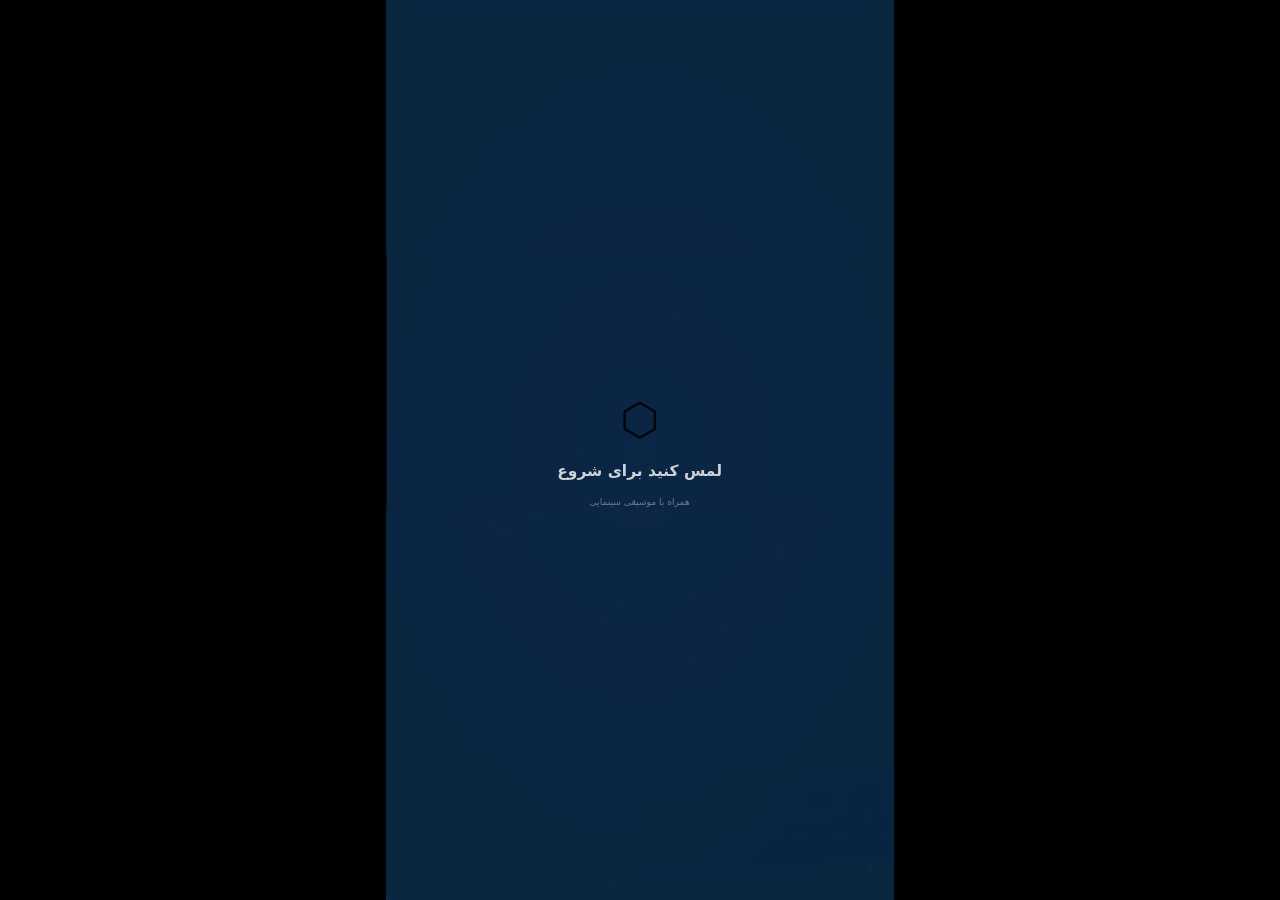
==== commit 4104a815: "fix(typo): prevent clipping of Persian ascenders and descenders with line-height and headroom paddin" ====
--- a/workspace/index.html
+++ b/workspace/index.html
@@ -2,1611 +2,1410 @@
 <html lang="fa" dir="rtl">
 <head><meta http-equiv="Content-Security-Policy" content="default-src 'none'; style-src 'unsafe-inline'; script-src 'unsafe-inline'; img-src data: blob:; font-src data:; media-src data: blob:; connect-src 'none'; base-uri 'none'; form-action 'none'; frame-src 'none'">
 
-<meta charset="UTF-8"/>
-<meta name="viewport" content="width=device-width, initial-scale=1.0"/>
-<title>تولد پردازنده</title>
+<meta charset="UTF-8">
+<meta name="viewport" content="width=device-width, initial-scale=1.0">
+<title>تولد پردازنده ۳ نانومتری</title>
 <style>
-*{margin:0;padding:0;box-sizing:border-box}
-html,body{width:100%;height:100%;background:#000;overflow:hidden;font-family:'Vazirmatn','Inter',system-ui,sans-serif}
+@import url('https://fonts.googleapis.com/css2?family=Vazirmatn:wght@100;400;700;800;900&display=swap');
+
+*,*::before,*::after{margin:0;padding:0;box-sizing:border-box}
+
+:root{
+  --bg:#0a2540;
+  --txt:#ffffff;
+  --acc:#635bff;
+  --W:720px;
+  --H:1280px;
+}
+
+html,body{
+  width:100%;height:100%;
+  background:#000;
+  overflow:hidden;
+  font-family:'Vazirmatn',system-ui,sans-serif;
+}
 
 #stage{
-  position:fixed;top:50%;left:50%;
-  width:1440px;height:900px;
+  position:fixed;
+  top:50%;left:50%;
+  width:var(--W);height:var(--H);
   transform-origin:center center;
   transform:translate(-50%,-50%) scale(1);
   overflow:hidden;
-  background:#050508;
-}
-
-/* ── Ambient bg ── */
-#bg-canvas{position:absolute;inset:0;z-index:0}
-#svg-layer{position:absolute;inset:0;z-index:1;pointer-events:none}
-#mid-canvas{position:absolute;inset:0;z-index:2;pointer-events:none}
-#typo-layer{position:absolute;inset:0;z-index:3;pointer-events:none}
-#fg-layer{position:absolute;inset:0;z-index:4;pointer-events:none}
-
-/* ── Progress bar ── */
+  background:var(--bg);
+}
+
+#bg-canvas{
+  position:absolute;inset:0;
+  width:100%;height:100%;
+  pointer-events:none;z-index:0;
+}
+
+#ambient{
+  position:absolute;inset:0;
+  background:radial-gradient(ellipse at 50% 50%,color-mix(in srgb,#635bff 18%,transparent),transparent 72%);
+  pointer-events:none;z-index:1;
+}
+
+#scene{
+  position:absolute;inset:0;
+  z-index:2;
+  perspective:900px;
+  perspective-origin:50% 50%;
+}
+
+/* BEAT LAYERS */
+.beat{
+  position:absolute;inset:0;
+  display:flex;flex-direction:column;
+  align-items:center;justify-content:center;
+  opacity:0;
+  pointer-events:none;
+  will-change:opacity,transform;
+}
+
+/* KINETIC TYPO */
+.typo-mask{
+  overflow:hidden;
+  display:inline-block;
+  padding:0.18em 0.12em;
+  margin:-0.18em -0.12em;
+  vertical-align:bottom;
+}
+.typo-line{
+  display:block;
+  font-weight:900;
+  font-size:clamp(56px,12vw,140px);
+  line-height:1.25;
+  letter-spacing:0;
+  color:#fff;
+  transform:translateY(120%);
+  will-change:transform;
+  white-space:nowrap;
+}
+.typo-sub{
+  font-size:clamp(22px,4vw,52px);
+  font-weight:700;
+  line-height:1.3;
+  letter-spacing:0;
+  color:color-mix(in srgb,#635bff 90%,#fff);
+  transform:translateY(120%);
+  display:block;
+  will-change:transform;
+}
+.typo-accent{color:var(--acc)}
+.typo-outline{
+  -webkit-text-stroke:2px #635bff;
+  color:transparent;
+}
+.typo-sm{
+  font-size:clamp(18px,3vw,38px);
+  font-weight:700;
+  line-height:1.35;
+  letter-spacing:0.02em;
+  color:rgba(255,255,255,0.55);
+  transform:translateY(120%);
+  display:block;
+}
+
+/* SVG ARTIFACTS */
+.artifact{
+  position:relative;
+  display:flex;align-items:center;justify-content:center;
+  will-change:transform,opacity;
+}
+
+/* PROGRESS BAR */
 #progress-bar{
-  position:absolute;bottom:0;left:0;height:2px;width:0%;
-  background:linear-gradient(90deg,#7B2FFF,#00D4FF);
-  z-index:10;
-  box-shadow:0 0 8px #00D4FF80;
-  transition:width 0.1s linear;
-}
-#progress-tip{
-  position:absolute;right:0;top:-2px;width:6px;height:6px;
-  background:#00D4FF;border-radius:50%;
-  box-shadow:0 0 10px #00D4FF;
-}
-
-/* ── Counter ── */
-#counter{
-  position:absolute;bottom:12px;left:20px;
-  font-family:'Courier New',monospace;font-size:11px;
-  color:#ffffff30;z-index:10;letter-spacing:0.08em;
-}
-
-/* ── Controls ── */
-#controls{
-  position:absolute;top:20px;left:20px;
-  z-index:10;display:flex;gap:12px;align-items:center;
+  position:absolute;
+  bottom:0;left:0;
+  height:2px;width:0%;
+  background:linear-gradient(90deg,#635bff,#a78bfa);
+  z-index:99;
+  transition:none;
+}
+#progress-bar::after{
+  content:'';
+  position:absolute;right:0;top:-3px;
+  width:8px;height:8px;
+  border-radius:50%;
+  background:#a78bfa;
+  box-shadow:0 0 12px 4px #635bff;
+}
+#time-counter{
+  position:absolute;
+  bottom:14px;left:50%;
+  transform:translateX(-50%);
+  font-family:'Courier New',monospace;
+  font-size:11px;
+  color:rgba(255,255,255,0.35);
+  z-index:99;
+  letter-spacing:0.12em;
+  direction:ltr;
+}
+
+/* CONTROLS */
+#ctrl{
+  position:absolute;
+  bottom:28px;right:20px;
+  display:flex;gap:10px;
+  z-index:99;
 }
 .ctrl-btn{
-  background:none;border:1px solid #ffffff20;
-  color:#ffffff60;font-size:11px;padding:5px 10px;
-  cursor:pointer;font-family:inherit;letter-spacing:0.05em;
-  transition:all 0.2s;border-radius:2px;
-}
-.ctrl-btn:hover{border-color:#00D4FF60;color:#00D4FF}
-
-/* ── Typography base ── */
-.typo-line{
-  position:absolute;overflow:hidden;
-  pointer-events:none;
-}
-.typo-inner{
-  display:block;
-  transform:translateY(115%);
-  transition:transform 0.7s cubic-bezier(0.16,1,0.3,1);
-  white-space:nowrap;
-}
-.typo-inner.revealed{transform:translateY(0%)}
-.typo-inner.exited{
-  transform:translateY(-115%);
-  transition:transform 0.35s cubic-bezier(0.7,0,0.84,0);
-}
-
-/* ── Kinetic typography styles ── */
-.t-hero{
-  font-size:clamp(72px,10vw,160px);
-  font-weight:900;
-  letter-spacing:-0.05em;
-  line-height:0.92;
-  color:#F0F4FF;
-}
-.t-large{
-  font-size:clamp(48px,7vw,110px);
-  font-weight:800;
-  letter-spacing:-0.04em;
-  line-height:0.94;
-  color:#F0F4FF;
-}
-.t-mid{
-  font-size:clamp(32px,4vw,72px);
-  font-weight:700;
-  letter-spacing:-0.03em;
-  color:#F0F4FF;
-}
-.t-sub{
-  font-size:clamp(16px,2vw,28px);
-  font-weight:300;
-  letter-spacing:0.12em;
-  color:#ffffff60;
-}
-
-.c-cyan{color:#00D4FF}
-.c-purple{color:#7B2FFF}
-.c-orange{color:#FF6B35}
-.c-gold{color:#C8A032}
-.c-green{color:#00FF44}
-
-/* ── Act overlay ── */
-#act-overlay{
-  position:absolute;inset:0;z-index:5;
-  background:#050508;
-  pointer-events:none;
-}
-
-/* ── Reduced motion ── */
-@media(prefers-reduced-motion:reduce){
-  .typo-inner{transition:none}
-  #mid-canvas,#bg-canvas{display:none}
+  background:none;border:none;
+  color:rgba(255,255,255,0.45);
+  font-size:16px;cursor:pointer;
+  padding:6px;
+  transition:color .2s;
+  font-family:inherit;
+}
+.ctrl-btn:hover{color:#fff}
+
+/* AUDIO GATE */
+#audio-gate{
+  position:absolute;inset:0;
+  z-index:200;
+  display:flex;flex-direction:column;
+  align-items:center;justify-content:center;
+  background:rgba(10,37,64,0.92);
+  cursor:pointer;
+  gap:24px;
+}
+#audio-gate .gate-icon{
+  font-size:64px;opacity:.8;
+}
+#audio-gate .gate-text{
+  font-size:22px;font-weight:700;
+  color:rgba(255,255,255,0.8);
+  letter-spacing:0;
+}
+#audio-gate .gate-hint{
+  font-size:13px;color:rgba(255,255,255,0.4);
+}
+
+/* GLITCH OVERLAY */
+#glitch-overlay{
+  position:absolute;inset:0;z-index:50;
+  pointer-events:none;opacity:0;
+  background:linear-gradient(transparent 49%,rgba(99,91,255,0.15) 50%,transparent 51%);
+  background-size:100% 4px;
+  will-change:opacity;
+}
+
+/* SCAN LINE */
+#scan-line{
+  position:absolute;left:0;right:0;
+  height:2px;
+  background:linear-gradient(90deg,transparent,rgba(99,91,255,0.6),transparent);
+  z-index:30;pointer-events:none;
+  top:0;will-change:transform;
+}
+
+@media (prefers-reduced-motion:reduce){
+  .beat,.typo-line,.typo-sub,.typo-sm{animation:none!important;transform:none!important;opacity:1!important}
+  #audio-gate{display:none}
 }
 </style>
 </head>
 <body>
 
 <div id="stage">
-  <canvas id="bg-canvas" width="1440" height="900"></canvas>
-  <svg id="svg-layer" viewBox="0 0 1440 900" xmlns="http://www.w3.org/2000/svg">
-    <defs>
-      <filter id="glow-cyan" x="-50%" y="-50%" width="200%" height="200%">
-        <feGaussianBlur stdDeviation="4" result="blur"/>
-        <feMerge><feMergeNode in="blur"/><feMergeNode in="SourceGraphic"/></feMerge>
-      </filter>
-      <filter id="glow-orange" x="-50%" y="-50%" width="200%" height="200%">
-        <feGaussianBlur stdDeviation="5" result="blur"/>
-        <feMerge><feMergeNode in="blur"/><feMergeNode in="SourceGraphic"/></feMerge>
-      </filter>
-      <filter id="glow-purple" x="-50%" y="-50%" width="200%" height="200%">
-        <feGaussianBlur stdDeviation="6" result="blur"/>
-        <feMerge><feMergeNode in="blur"/><feMergeNode in="SourceGraphic"/></feMerge>
-      </filter>
-      <filter id="glow-white" x="-50%" y="-50%" width="200%" height="200%">
-        <feGaussianBlur stdDeviation="3" result="blur"/>
-        <feMerge><feMergeNode in="blur"/><feMergeNode in="SourceGraphic"/></feMerge>
-      </filter>
-      <radialGradient id="wafer-grad" cx="50%" cy="40%" r="55%">
-        <stop offset="0%" stop-color="#C0C8D8"/>
-        <stop offset="35%" stop-color="#7B2FFF" stop-opacity="0.3"/>
-        <stop offset="70%" stop-color="#00D4FF" stop-opacity="0.2"/>
-        <stop offset="100%" stop-color="#1A1A2E"/>
-      </radialGradient>
-      <radialGradient id="metal-grad" cx="30%" cy="30%" r="70%">
-        <stop offset="0%" stop-color="#3A3A5E"/>
-        <stop offset="50%" stop-color="#1A1A28"/>
-        <stop offset="100%" stop-color="#2A2A3E"/>
-      </radialGradient>
-      <pattern id="chip-grid" width="18" height="18" patternUnits="userSpaceOnUse">
-        <rect width="17" height="17" fill="none" stroke="#ffffff08" stroke-width="0.5"/>
-      </pattern>
-      <pattern id="pcb-grid" width="30" height="30" patternUnits="userSpaceOnUse">
-        <rect width="29" height="29" fill="none" stroke="#00FF4406" stroke-width="0.5"/>
-      </pattern>
-      <radialGradient id="thermal-hot" cx="50%" cy="50%" r="50%">
-        <stop offset="0%" stop-color="#FF6B35" stop-opacity="0.9"/>
-        <stop offset="50%" stop-color="#FF6B35" stop-opacity="0.3"/>
-        <stop offset="100%" stop-color="#FF6B35" stop-opacity="0"/>
-      </radialGradient>
-    </defs>
-
-    <!-- ─── ACT I: Silicon particles SVG group ─── -->
-    <g id="act1-svg" opacity="0">
-      <!-- ambient radial -->
-      <radialGradient id="amb1" cx="50%" cy="50%" r="55%">
-        <stop offset="0%" stop-color="#FF6B35" stop-opacity="0.12"/>
-        <stop offset="100%" stop-color="#050508" stop-opacity="0"/>
-      </radialGradient>
-      <rect id="amb1-rect" width="1440" height="900" fill="url(#amb1)"/>
-      <!-- crosshair -->
-      <line x1="720" y1="380" x2="720" y2="520" stroke="#FF6B3540" stroke-width="1"/>
-      <line x1="640" y1="450" x2="800" y2="450" stroke="#FF6B3540" stroke-width="1"/>
-      <circle cx="720" cy="450" r="40" fill="none" stroke="#FF6B3530" stroke-width="0.5" stroke-dasharray="4 4"/>
-      <circle cx="720" cy="450" r="80" fill="none" stroke="#FF6B3518" stroke-width="0.5" stroke-dasharray="2 6"/>
-    </g>
-
-    <!-- ─── ACT II: Wafer ─── -->
-    <g id="act2-svg" opacity="0">
-      <radialGradient id="amb2" cx="50%" cy="50%" r="55%">
-        <stop offset="0%" stop-color="#7B2FFF" stop-opacity="0.14"/>
-        <stop offset="100%" stop-color="#050508" stop-opacity="0"/>
-      </radialGradient>
-      <rect width="1440" height="900" fill="url(#amb2)"/>
-      <circle id="wafer-main" cx="720" cy="450" r="0" fill="url(#wafer-grad)" stroke="#ffffff15" stroke-width="1"/>
-      <circle cx="720" cy="450" r="0" id="wafer-grid-circle" fill="url(#chip-grid)" opacity="0.6"/>
-      <!-- orbital rings -->
-      <ellipse id="orb1" cx="720" cy="450" rx="0" ry="0" stroke="#00D4FF40" stroke-width="1" fill="none"/>
-      <ellipse id="orb2" cx="720" cy="450" rx="0" ry="0" stroke="#7B2FFF40" stroke-width="1" fill="none"/>
-      <ellipse id="orb3" cx="720" cy="450" rx="0" ry="0" stroke="#00D4FF30" stroke-width="1" fill="none"/>
-      <!-- tick marks around wafer -->
-      <g id="wafer-ticks" opacity="0"></g>
-    </g>
-
-    <!-- ─── ACT III: Photolithography ─── -->
-    <g id="act3-svg" opacity="0">
-      <radialGradient id="amb3" cx="50%" cy="50%" r="60%">
-        <stop offset="0%" stop-color="#7B2FFF" stop-opacity="0.18"/>
-        <stop offset="100%" stop-color="#050508" stop-opacity="0"/>
-      </radialGradient>
-      <rect width="1440" height="900" fill="url(#amb3)"/>
-      <g id="uv-beams"></g>
-      <g id="uv-mask-circuits"></g>
-    </g>
-
-    <!-- ─── ACT IV: CPU Architecture ─── -->
-    <g id="act4-svg" opacity="0">
-      <radialGradient id="amb4" cx="50%" cy="50%" r="60%">
-        <stop offset="0%" stop-color="#00D4FF" stop-opacity="0.10"/>
-        <stop offset="100%" stop-color="#050508" stop-opacity="0"/>
-      </radialGradient>
-      <rect width="1440" height="900" fill="url(#amb4)"/>
-      <g id="cpu-arch"></g>
-    </g>
-
-    <!-- ─── ACT V: Burn-in test ─── -->
-    <g id="act5-svg" opacity="0">
-      <radialGradient id="amb5" cx="50%" cy="50%" r="60%">
-        <stop offset="0%" stop-color="#FF6B35" stop-opacity="0.15"/>
-        <stop offset="100%" stop-color="#050508" stop-opacity="0"/>
-      </radialGradient>
-      <rect width="1440" height="900" fill="url(#amb5)"/>
-      <g id="thermal-map"></g>
-      <polyline id="osc-wave" fill="none" stroke="#00D4FF" stroke-width="2" points=""/>
-    </g>
-
-    <!-- ─── ACT VI: Packaging ─── -->
-    <g id="act6-svg" opacity="0">
-      <radialGradient id="amb6" cx="50%" cy="50%" r="55%">
-        <stop offset="0%" stop-color="#C8A032" stop-opacity="0.12"/>
-        <stop offset="100%" stop-color="#050508" stop-opacity="0"/>
-      </radialGradient>
-      <rect width="1440" height="900" fill="url(#amb6)"/>
-      <g id="package-group"></g>
-    </g>
-
-    <!-- ─── ACT VII: Motherboard ─── -->
-    <g id="act7-svg" opacity="0">
-      <rect width="1440" height="900" fill="#0A150A"/>
-      <rect width="1440" height="900" fill="url(#pcb-grid)"/>
-      <g id="pcb-traces"></g>
-      <g id="socket-group"></g>
-    </g>
-
-    <!-- ─── ACT VIII: Finale ─── -->
-    <g id="act8-svg" opacity="0">
-      <radialGradient id="amb8" cx="50%" cy="50%" r="65%">
-        <stop offset="0%" stop-color="#00D4FF" stop-opacity="0.20"/>
-        <stop offset="60%" stop-color="#7B2FFF" stop-opacity="0.10"/>
-        <stop offset="100%" stop-color="#050508" stop-opacity="0"/>
-      </radialGradient>
-      <rect width="1440" height="900" fill="url(#amb8)"/>
-      <g id="finale-ripples"></g>
-      <g id="finale-cpu"></g>
-    </g>
-  </svg>
-
-  <canvas id="mid-canvas" width="1440" height="900"></canvas>
-  <div id="typo-layer"></div>
-  <svg id="fg-layer" viewBox="0 0 1440 900" xmlns="http://www.w3.org/2000/svg">
-    <!-- foreground crosshair coords -->
-    <text x="30" y="40" fill="#ffffff15" font-size="10" font-family="'Courier New',monospace" letter-spacing="0.08em">1440×900 · 180s</text>
-    <text id="fg-coords" x="1410" y="40" fill="#ffffff15" font-size="10" font-family="'Courier New',monospace" text-anchor="end" letter-spacing="0.08em">0.00s</text>
-  </svg>
-
-  <div id="act-overlay"></div>
-  <div id="progress-bar"><div id="progress-tip"></div></div>
-  <div id="counter">00:00 / 180s</div>
-  <div id="controls">
-    <button class="ctrl-btn" id="btn-replay">↺ بازپخش</button>
-    <button class="ctrl-btn" id="btn-sound">♪ صدا</button>
+  <canvas id="bg-canvas"></canvas>
+  <div id="ambient"></div>
+  <div id="glitch-overlay"></div>
+  <div id="scan-line"></div>
+  <div id="scene">
+
+    <!-- BEAT 01: GENESIS -->
+    <div class="beat" id="b01">
+      <div class="artifact" id="a01" style="margin-bottom:40px">
+        <svg width="320" height="320" viewBox="0 0 320 320" fill="none" xmlns="http://www.w3.org/2000/svg">
+          <defs>
+            <radialGradient id="rg1" cx="50%" cy="50%" r="50%">
+              <stop offset="0%" stop-color="#635bff" stop-opacity="0.8"/>
+              <stop offset="100%" stop-color="#0a2540" stop-opacity="0"/>
+            </radialGradient>
+            <filter id="glow1">
+              <feGaussianBlur stdDeviation="3" result="blur"/>
+              <feMerge><feMergeNode in="blur"/><feMergeNode in="SourceGraphic"/></feMerge>
+            </filter>
+          </defs>
+          <circle cx="160" cy="160" r="155" stroke="rgba(99,91,255,0.15)" stroke-width="1"/>
+          <circle cx="160" cy="160" r="120" stroke="rgba(99,91,255,0.25)" stroke-width="1" stroke-dasharray="4 6"/>
+          <circle cx="160" cy="160" r="85" stroke="rgba(99,91,255,0.4)" stroke-width="1.5"/>
+          <circle cx="160" cy="160" r="50" stroke="rgba(99,91,255,0.6)" stroke-width="2" filter="url(#glow1)"/>
+          <circle cx="160" cy="160" r="18" fill="rgba(99,91,255,0.9)" filter="url(#glow1)"/>
+          <circle cx="160" cy="160" r="6" fill="#fff"/>
+          <path id="orbit1" d="M 160 75 A 85 85 0 1 1 159.99 75" stroke="#635bff" stroke-width="2" fill="none" stroke-dasharray="20 520" filter="url(#glow1)">
+            <animateTransform attributeName="transform" type="rotate" from="0 160 160" to="360 160 160" dur="3s" repeatCount="indefinite"/>
+          </path>
+          <path d="M 160 40 A 120 120 0 1 1 159.99 40" stroke="rgba(99,91,255,0.5)" stroke-width="1.5" fill="none" stroke-dasharray="8 12">
+            <animateTransform attributeName="transform" type="rotate" from="360 160 160" to="0 160 160" dur="5s" repeatCount="indefinite"/>
+          </path>
+          <g id="ticks1">
+            <line x1="160" y1="5" x2="160" y2="20" stroke="rgba(255,255,255,0.4)" stroke-width="1.5">
+              <animateTransform attributeName="transform" type="rotate" from="0 160 160" to="360 160 160" dur="8s" repeatCount="indefinite"/>
+            </line>
+          </g>
+          <fill url(#rg1) d="M160 160 m-155 0 a155 155 0 1 1 310 0" />
+        </svg>
+      </div>
+      <div>
+        <span class="typo-mask"><span class="typo-line" id="b01t1">آغاز</span></span>
+        <span class="typo-mask"><span class="typo-line typo-outline" id="b01t2">آفرینش</span></span>
+      </div>
+      <div style="margin-top:18px">
+        <span class="typo-mask"><span class="typo-sm" id="b01t3">پردازنده ۳ نانومتری</span></span>
+      </div>
+    </div>
+
+    <!-- BEAT 02: SILICON WAFER -->
+    <div class="beat" id="b02">
+      <div class="artifact" id="a02" style="margin-bottom:32px">
+        <svg width="340" height="280" viewBox="0 0 340 280" fill="none" xmlns="http://www.w3.org/2000/svg">
+          <defs>
+            <filter id="glow2"><feGaussianBlur stdDeviation="4" result="b"/><feMerge><feMergeNode in="b"/><feMergeNode in="SourceGraphic"/></feMerge></filter>
+            <linearGradient id="wafGrad" x1="0" y1="0" x2="1" y2="1">
+              <stop offset="0%" stop-color="#635bff" stop-opacity="0.6"/>
+              <stop offset="100%" stop-color="#a78bfa" stop-opacity="0.2"/>
+            </linearGradient>
+          </defs>
+          <!-- Isometric wafer grid -->
+          <g transform="translate(170,140) rotate(-30)" style="transform-box:fill-box;transform-origin:center">
+            <rect x="-120" y="-100" width="240" height="200" rx="4" fill="url(#wafGrad)" stroke="rgba(99,91,255,0.5)" stroke-width="1.5"/>
+            <!-- Grid lines -->
+            <line x1="-120" y1="-60" x2="120" y2="-60" stroke="rgba(99,91,255,0.3)" stroke-width="0.5"/>
+            <line x1="-120" y1="-20" x2="120" y2="-20" stroke="rgba(99,91,255,0.3)" stroke-width="0.5"/>
+            <line x1="-120" y1="20" x2="120" y2="20" stroke="rgba(99,91,255,0.3)" stroke-width="0.5"/>
+            <line x1="-120" y1="60" x2="120" y2="60" stroke="rgba(99,91,255,0.3)" stroke-width="0.5"/>
+            <line x1="-80" y1="-100" x2="-80" y2="100" stroke="rgba(99,91,255,0.3)" stroke-width="0.5"/>
+            <line x1="-40" y1="-100" x2="-40" y2="100" stroke="rgba(99,91,255,0.3)" stroke-width="0.5"/>
+            <line x1="0" y1="-100" x2="0" y2="100" stroke="rgba(99,91,255,0.3)" stroke-width="0.5"/>
+            <line x1="40" y1="-100" x2="40" y2="100" stroke="rgba(99,91,255,0.3)" stroke-width="0.5"/>
+            <line x1="80" y1="-100" x2="80" y2="100" stroke="rgba(99,91,255,0.3)" stroke-width="0.5"/>
+            <!-- Crystal nodes -->
+            <circle cx="-80" cy="-60" r="4" fill="#635bff" filter="url(#glow2)"/>
+            <circle cx="0" cy="-20" r="6" fill="#a78bfa" filter="url(#glow2)"/>
+            <circle cx="80" cy="20" r="4" fill="#635bff" filter="url(#glow2)"/>
+            <circle cx="-40" cy="60" r="5" fill="#fff" opacity=".6" filter="url(#glow2)"/>
+            <animateTransform attributeName="transform" type="rotate" from="-30" to="330" dur="12s" repeatCount="indefinite" additive="sum"/>
+          </g>
+          <!-- UV beam -->
+          <rect x="130" y="0" width="80" height="280" fill="url(#uvBeam)" opacity="0.12">
+            <animate attributeName="x" values="0;260;0" dur="3s" repeatCount="indefinite"/>
+            <animate attributeName="opacity" values="0.06;0.18;0.06" dur="3s" repeatCount="indefinite"/>
+          </rect>
+          <defs>
+            <linearGradient id="uvBeam" x1="0" y1="0" x2="1" y2="0">
+              <stop offset="0%" stop-color="transparent"/>
+              <stop offset="50%" stop-color="#a78bfa"/>
+              <stop offset="100%" stop-color="transparent"/>
+            </linearGradient>
+          </defs>
+        </svg>
+      </div>
+      <div>
+        <span class="typo-mask"><span class="typo-line" id="b02t1">تبلور</span></span>
+        <span class="typo-mask"><span class="typo-line typo-accent" id="b02t2">سیلیکون</span></span>
+      </div>
+    </div>
+
+    <!-- BEAT 03: UV LITHOGRAPHY -->
+    <div class="beat" id="b03">
+      <div class="artifact" id="a03" style="margin-bottom:28px">
+        <svg width="360" height="300" viewBox="0 0 360 300" fill="none">
+          <defs>
+            <filter id="glow3"><feGaussianBlur stdDeviation="5" result="b"/><feMerge><feMergeNode in="b"/><feMergeNode in="SourceGraphic"/></feMerge></filter>
+            <radialGradient id="uvCore" cx="50%" cy="20%" r="60%">
+              <stop offset="0%" stop-color="#a78bfa" stop-opacity="1"/>
+              <stop offset="100%" stop-color="transparent"/>
+            </radialGradient>
+          </defs>
+          <!-- UV Lens -->
+          <circle cx="180" cy="60" r="40" fill="rgba(167,139,250,0.15)" stroke="#a78bfa" stroke-width="2" filter="url(#glow3)"/>
+          <circle cx="180" cy="60" r="24" fill="rgba(167,139,250,0.3)" stroke="#635bff" stroke-width="1.5" filter="url(#glow3)"/>
+          <circle cx="180" cy="60" r="10" fill="#a78bfa" filter="url(#glow3)"/>
+          <!-- UV Rays fanning down -->
+          <line x1="180" y1="100" x2="60" y2="280" stroke="url(#uvRay1)" stroke-width="1" opacity="0.7"/>
+          <line x1="180" y1="100" x2="100" y2="280" stroke="url(#uvRay1)" stroke-width="1.5" opacity="0.8"/>
+          <line x1="180" y1="100" x2="140" y2="280" stroke="url(#uvRay1)" stroke-width="2" opacity="0.9"/>
+          <line x1="180" y1="100" x2="180" y2="280" stroke="url(#uvRay1)" stroke-width="2.5" opacity="1" filter="url(#glow3)"/>
+          <line x1="180" y1="100" x2="220" y2="280" stroke="url(#uvRay1)" stroke-width="2" opacity="0.9"/>
+          <line x1="180" y1="100" x2="260" y2="280" stroke="url(#uvRay1)" stroke-width="1.5" opacity="0.8"/>
+          <line x1="180" y1="100" x2="300" y2="280" stroke="url(#uvRay1)" stroke-width="1" opacity="0.7"/>
+          <defs>
+            <linearGradient id="uvRay1" x1="0" y1="0" x2="0" y2="1">
+              <stop offset="0%" stop-color="#a78bfa"/>
+              <stop offset="100%" stop-color="rgba(99,91,255,0.1)"/>
+            </linearGradient>
+          </defs>
+          <!-- Mask pattern on wafer -->
+          <rect x="40" y="250" width="280" height="30" fill="rgba(99,91,255,0.1)" stroke="rgba(99,91,255,0.4)" stroke-width="1"/>
+          <rect x="60" y="252" width="20" height="26" fill="rgba(99,91,255,0.4)"/>
+          <rect x="100" y="252" width="30" height="26" fill="rgba(99,91,255,0.4)"/>
+          <rect x="150" y="252" width="15" height="26" fill="rgba(99,91,255,0.4)"/>
+          <rect x="185" y="252" width="25" height="26" fill="rgba(99,91,255,0.4)"/>
+          <rect x="230" y="252" width="18" height="26" fill="rgba(99,91,255,0.4)"/>
+          <rect x="265" y="252" width="22" height="26" fill="rgba(99,91,255,0.4)"/>
+          <!-- Scanning beam animate -->
+          <rect x="40" y="250" width="8" height="30" fill="#a78bfa" opacity="0.7" filter="url(#glow3)">
+            <animate attributeName="x" values="40;272;40" dur="2s" repeatCount="indefinite"/>
+          </rect>
+        </svg>
+      </div>
+      <div>
+        <span class="typo-mask"><span class="typo-line" id="b03t1">اشعه</span></span>
+        <span class="typo-mask"><span class="typo-line typo-accent" id="b03t2">ماوراءبنفش</span></span>
+      </div>
+    </div>
+
+    <!-- BEAT 04: ETCHING -->
+    <div class="beat" id="b04">
+      <div class="artifact" id="a04" style="margin-bottom:28px">
+        <svg width="340" height="280" viewBox="0 0 340 280" fill="none">
+          <defs>
+            <filter id="glow4"><feGaussianBlur stdDeviation="4"/><feMerge><feMergeNode/><feMergeNode in="SourceGraphic"/></feMerge></filter>
+          </defs>
+          <!-- Atomic layer cross-section -->
+          <g>
+            <rect x="20" y="60" width="300" height="35" fill="rgba(99,91,255,0.12)" stroke="rgba(99,91,255,0.5)" stroke-width="1"/>
+            <rect x="20" y="95" width="300" height="30" fill="rgba(99,91,255,0.08)" stroke="rgba(99,91,255,0.3)" stroke-width="1"/>
+            <rect x="20" y="125" width="300" height="25" fill="rgba(99,91,255,0.05)" stroke="rgba(99,91,255,0.2)" stroke-width="1"/>
+            <!-- Etched channels drawing in -->
+            <rect x="80" y="60" width="16" height="65" fill="#0a2540" stroke="#635bff" stroke-width="1.5" filter="url(#glow4)">
+              <animate attributeName="height" values="0;65" dur="1.5s" fill="freeze"/>
+            </rect>
+            <rect x="130" y="60" width="16" height="65" fill="#0a2540" stroke="#635bff" stroke-width="1.5" filter="url(#glow4)">
+              <animate attributeName="height" values="0;65" dur="1.5s" begin="0.3s" fill="freeze"/>
+            </rect>
+            <rect x="180" y="60" width="16" height="65" fill="#0a2540" stroke="#635bff" stroke-width="1.5" filter="url(#glow4)">
+              <animate attributeName="height" values="0;65" dur="1.5s" begin="0.6s" fill="freeze"/>
+            </rect>
+            <rect x="230" y="60" width="16" height="65" fill="#0a2540" stroke="#635bff" stroke-width="1.5" filter="url(#glow4)">
+              <animate attributeName="height" values="0;65" dur="1.5s" begin="0.9s" fill="freeze"/>
+            </rect>
+          </g>
+          <!-- Scale indicator -->
+          <line x1="30" y1="200" x2="80" y2="200" stroke="#635bff" stroke-width="1.5"/>
+          <line x1="30" y1="196" x2="30" y2="204" stroke="#635bff" stroke-width="1.5"/>
+          <line x1="80" y1="196" x2="80" y2="204" stroke="#635bff" stroke-width="1.5"/>
+          <text x="55" y="220" text-anchor="middle" fill="rgba(255,255,255,0.5)" font-size="11" font-family="Courier New">3nm</text>
+          <!-- Particle etch dots -->
+          <circle cx="88" cy="70" r="2" fill="#a78bfa" opacity="0.8" filter="url(#glow4)">
+            <animate attributeName="cy" values="70;160;70" dur="2s" repeatCount="indefinite"/>
+            <animate attributeName="opacity" values="0.8;0;0.8" dur="2s" repeatCount="indefinite"/>
+          </circle>
+          <circle cx="138" cy="80" r="2" fill="#a78bfa" opacity="0.8" filter="url(#glow4)">
+            <animate attributeName="cy" values="80;160;80" dur="2s" begin="0.4s" repeatCount="indefinite"/>
+            <animate attributeName="opacity" values="0.8;0;0.8" dur="2s" begin="0.4s" repeatCount="indefinite"/>
+          </circle>
+          <circle cx="188" cy="75" r="2" fill="#a78bfa" opacity="0.8" filter="url(#glow4)">
+            <animate attributeName="cy" values="75;160;75" dur="2s" begin="0.8s" repeatCount="indefinite"/>
+            <animate attributeName="opacity" values="0.8;0;0.8" dur="2s" begin="0.8s" repeatCount="indefinite"/>
+          </circle>
+        </svg>
+      </div>
+      <div>
+        <span class="typo-mask"><span class="typo-line" id="b04t1">حکاکی</span></span>
+        <span class="typo-mask"><span class="typo-line typo-outline" id="b04t2">اتمی</span></span>
+      </div>
+    </div>
+
+    <!-- BEAT 05: TRANSISTORS -->
+    <div class="beat" id="b05">
+      <div class="artifact" id="a05" style="margin-bottom:32px">
+        <canvas id="transistor-canvas" width="360" height="280"></canvas>
+      </div>
+      <div>
+        <span class="typo-mask"><span class="typo-line" id="b05t1">۱۶ میلیارد</span></span>
+        <span class="typo-mask"><span class="typo-line typo-accent" id="b05t2">ترانزیستور</span></span>
+      </div>
+    </div>
+
+    <!-- BEAT 06: INTERCONNECT -->
+    <div class="beat" id="b06">
+      <div class="artifact" id="a06" style="margin-bottom:28px">
+        <svg width="360" height="290" viewBox="0 0 360 290" fill="none">
+          <defs>
+            <filter id="glow6"><feGaussianBlur stdDeviation="4"/><feMerge><feMergeNode/><feMergeNode in="SourceGraphic"/></feMerge></filter>
+            <linearGradient id="wireGrad" x1="0" y1="0" x2="1" y2="0">
+              <stop offset="0%" stop-color="#635bff"/>
+              <stop offset="100%" stop-color="#a78bfa"/>
+            </linearGradient>
+          </defs>
+          <!-- Interconnect grid -->
+          <g stroke="rgba(99,91,255,0.25)" stroke-width="0.7" fill="none">
+            <path d="M30 50 H330"/>
+            <path d="M30 90 H330"/>
+            <path d="M30 130 H330"/>
+            <path d="M30 170 H330"/>
+            <path d="M30 210 H330"/>
+            <path d="M80 20 V260"/>
+            <path d="M140 20 V260"/>
+            <path d="M200 20 V260"/>
+            <path d="M260 20 V260"/>
+          </g>
+          <!-- Active signal traces -->
+          <path d="M30 50 H200 V130 H330" stroke="url(#wireGrad)" stroke-width="2" fill="none" filter="url(#glow6)" stroke-dasharray="400" stroke-dashoffset="400">
+            <animate attributeName="stroke-dashoffset" values="400;0" dur="1.2s" fill="freeze"/>
+          </path>
+          <path d="M80 260 V170 H260 V90 H330" stroke="url(#wireGrad)" stroke-width="2" fill="none" filter="url(#glow6)" stroke-dasharray="500" stroke-dashoffset="500">
+            <animate attributeName="stroke-dashoffset" values="500;0" dur="1.4s" begin="0.3s" fill="freeze"/>
+          </path>
+          <path d="M30 210 H140 V50" stroke="#a78bfa" stroke-width="1.5" fill="none" filter="url(#glow6)" stroke-dasharray="350" stroke-dashoffset="350">
+            <animate attributeName="stroke-dashoffset" values="350;0" dur="1s" begin="0.6s" fill="freeze"/>
+          </path>
+          <!-- Pulse dots on wires -->
+          <circle r="4" fill="#fff" filter="url(#glow6)">
+            <animateMotion dur="2s" repeatCount="indefinite" path="M30 50 H200 V130 H330"/>
+          </circle>
+          <circle r="3" fill="#a78bfa" filter="url(#glow6)">
+            <animateMotion dur="2.2s" repeatCount="indefinite" begin="0.5s" path="M80 260 V170 H260 V90 H330"/>
+          </circle>
+          <!-- Nodes -->
+          <circle cx="200" cy="50" r="5" fill="#635bff" filter="url(#glow6)"/>
+          <circle cx="200" cy="130" r="5" fill="#635bff" filter="url(#glow6)"/>
+          <circle cx="140" cy="170" r="5" fill="#a78bfa" filter="url(#glow6)"/>
+          <circle cx="260" cy="170" r="5" fill="#a78bfa" filter="url(#glow6)"/>
+          <circle cx="260" cy="90" r="5" fill="#635bff" filter="url(#glow6)"/>
+        </svg>
+      </div>
+      <div>
+        <span class="typo-mask"><span class="typo-line" id="b06t1">شبکه</span></span>
+        <span class="typo-mask"><span class="typo-line typo-accent" id="b06t2">اتصالات</span></span>
+      </div>
+    </div>
+
+    <!-- BEAT 07: CLOCK FREQUENCY -->
+    <div class="beat" id="b07">
+      <div class="artifact" id="a07" style="margin-bottom:24px">
+        <svg width="360" height="260" viewBox="0 0 360 260" fill="none">
+          <defs>
+            <filter id="glow7"><feGaussianBlur stdDeviation="5"/><feMerge><feMergeNode/><feMergeNode in="SourceGraphic"/></feMerge></filter>
+          </defs>
+          <!-- Clock waveform -->
+          <polyline id="clkWave" points="10,180 10,180" stroke="#635bff" stroke-width="2.5" fill="none" filter="url(#glow7)">
+            <animate attributeName="points" 
+              values="10,180 10,180;
+                      10,180 40,180 40,80 80,80 80,180 120,180 120,80 160,80 160,180 200,180 200,80 240,80 240,180 280,180 280,80 320,80 320,180 350,180"
+              dur="1.5s" fill="freeze"/>
+          </polyline>
+          <!-- Frequency label -->
+          <text x="180" y="50" text-anchor="middle" fill="rgba(99,91,255,0.9)" font-size="14" font-family="Courier New" letter-spacing="2" filter="url(#glow7)">4.2 GHz</text>
+          <text x="180" y="30" text-anchor="middle" fill="rgba(255,255,255,0.4)" font-size="10" font-family="Courier New" letter-spacing="1">CLK FREQ</text>
+          <!-- Rising pulse indicator -->
+          <line x1="40" y1="80" x2="40" y2="180" stroke="rgba(167,139,250,0.4)" stroke-width="1" stroke-dasharray="4 4"/>
+          <line x1="120" y1="80" x2="120" y2="180" stroke="rgba(167,139,250,0.4)" stroke-width="1" stroke-dasharray="4 4"/>
+          <line x1="200" y1="80" x2="200" y2="180" stroke="rgba(167,139,250,0.4)" stroke-width="1" stroke-dasharray="4 4"/>
+          <line x1="280" y1="80" x2="280" y2="180" stroke="rgba(167,139,250,0.4)" stroke-width="1" stroke-dasharray="4 4"/>
+          <!-- Y axis -->
+          <line x1="10" y1="60" x2="10" y2="210" stroke="rgba(255,255,255,0.2)" stroke-width="1"/>
+          <line x1="10" y1="210" x2="350" y2="210" stroke="rgba(255,255,255,0.2)" stroke-width="1"/>
+          <!-- Glowing pulse traveler -->
+          <circle r="5" fill="#a78bfa" filter="url(#glow7)" opacity="0.9">
+            <animateMotion dur="1.5s" repeatCount="indefinite" 
+              path="M40,80 H80 V180 H120 V80 H160 V180 H200 V80 H240 V180 H280 V80 H320"/>
+          </circle>
+        </svg>
+      </div>
+      <div>
+        <span class="typo-mask"><span class="typo-line" id="b07t1">انفجار</span></span>
+        <span class="typo-mask"><span class="typo-line typo-accent" id="b07t2">فرکانس</span></span>
+      </div>
+    </div>
+
+    <!-- BEAT 08: POWER EFFICIENCY -->
+    <div class="beat" id="b08">
+      <div class="artifact" id="a08" style="margin-bottom:28px">
+        <svg width="340" height="280" viewBox="0 0 340 280" fill="none">
+          <defs>
+            <filter id="glow8"><feGaussianBlur stdDeviation="4"/><feMerge><feMergeNode/><feMergeNode in="SourceGraphic"/></feMerge></filter>
+            <linearGradient id="barGrad" x1="0" y1="1" x2="0" y2="0">
+              <stop offset="0%" stop-color="#635bff"/>
+              <stop offset="100%" stop-color="#a78bfa"/>
+            </linearGradient>
+          </defs>
+          <!-- 3D ring power meter -->
+          <circle cx="170" cy="130" r="110" stroke="rgba(99,91,255,0.1)" stroke-width="20" fill="none"/>
+          <circle cx="170" cy="130" r="110" stroke="url(#barGrad)" stroke-width="20" fill="none"
+            stroke-dasharray="0 692" stroke-linecap="round" filter="url(#glow8)"
+            transform="rotate(-90 170 130)">
+            <animate attributeName="stroke-dasharray" values="0 692;580 692" dur="2s" fill="freeze"/>
+          </circle>
+          <!-- Inner metric -->
+          <text x="170" y="118" text-anchor="middle" fill="#fff" font-size="44" font-weight="900" font-family="'Courier New'" filter="url(#glow8)">84%</text>
+          <text x="170" y="148" text-anchor="middle" fill="rgba(99,91,255,0.8)" font-size="13" font-family="'Courier New'" letter-spacing="2">بهره‌وری</text>
+          <!-- Tick marks -->
+          <g stroke="rgba(255,255,255,0.2)" stroke-width="1">
+            <line x1="170" y1="8" x2="170" y2="20" transform="rotate(0 170 130)"/>
+            <line x1="170" y1="8" x2="170" y2="20" transform="rotate(45 170 130)"/>
+            <line x1="170" y1="8" x2="170" y2="20" transform="rotate(90 170 130)"/>
+            <line x1="170" y1="8" x2="170" y2="20" transform="rotate(135 170 130)"/>
+            <line x1="170" y1="8" x2="170" y2="20" transform="rotate(180 170 130)"/>
+            <line x1="170" y1="8" x2="170" y2="20" transform="rotate(225 170 130)"/>
+            <line x1="170" y1="8" x2="170" y2="20" transform="rotate(270 170 130)"/>
+            <line x1="170" y1="8" x2="170" y2="20" transform="rotate(315 170 130)"/>
+          </g>
+        </svg>
+      </div>
+      <div>
+        <span class="typo-mask"><span class="typo-line" id="b08t1">مصرف</span></span>
+        <span class="typo-mask"><span class="typo-line typo-accent" id="b08t2">کمتر</span></span>
+      </div>
+    </div>
+
+    <!-- BEAT 09: CACHE LAYERS -->
+    <div class="beat" id="b09">
+      <div class="artifact" id="a09" style="margin-bottom:28px">
+        <svg width="360" height="280" viewBox="0 0 360 280" fill="none">
+          <defs>
+            <filter id="glow9"><feGaussianBlur stdDeviation="3"/><feMerge><feMergeNode/><feMergeNode in="SourceGraphic"/></feMerge></filter>
+          </defs>
+          <!-- 3D isometric cache layers -->
+          <!-- Layer 3 (back) -->
+          <ellipse cx="180" cy="200" rx="140" ry="40" fill="rgba(10,37,64,0.8)" stroke="rgba(99,91,255,0.3)" stroke-width="1.5"/>
+          <rect x="40" y="160" width="280" height="40" fill="rgba(99,91,255,0.06)" stroke="rgba(99,91,255,0.3)" stroke-width="1.5"/>
+          <text x="180" y="183" text-anchor="middle" fill="rgba(255,255,255,0.3)" font-size="11" font-family="Courier New">L3 Cache · 32MB</text>
+          <!-- Layer 2 -->
+          <ellipse cx="180" cy="155" rx="120" ry="34" fill="rgba(10,37,64,0.9)" stroke="rgba(99,91,255,0.45)" stroke-width="1.5"/>
+          <rect x="60" y="118" width="240" height="37" fill="rgba(99,91,255,0.10)" stroke="rgba(99,91,255,0.45)" stroke-width="1.5"/>
+          <text x="180" y="140" text-anchor="middle" fill="rgba(255,255,255,0.45)" font-size="11" font-family="Courier New">L2 Cache · 12MB</text>
+          <!-- Layer 1 (top) -->
+          <ellipse cx="180" cy="108" rx="90" ry="26" fill="rgba(10,37,64,1)" stroke="#635bff" stroke-width="2" filter="url(#glow9)"/>
+          <rect x="90" y="82" width="180" height="26" fill="rgba(99,91,255,0.2)" stroke="#635bff" stroke-width="2" filter="url(#glow9)"/>
+          <text x="180" y="98" text-anchor="middle" fill="rgba(255,255,255,0.75)" font-size="11" font-family="Courier New">L1 Cache · 192KB</text>
+          <!-- Data pulse L1 -->
+          <circle r="6" fill="#a78bfa" filter="url(#glow9)" opacity="0.9">
+            <animateMotion dur="1.8s" repeatCount="indefinite" path="M90,95 H270"/>
+            <animate attributeName="opacity" values="0;1;0" dur="1.8s" repeatCount="indefinite"/>
+          </circle>
+        </svg>
+      </div>
+      <div>
+        <span class="typo-mask"><span class="typo-line" id="b09t1">حافظه</span></span>
+        <span class="typo-mask"><span class="typo-line typo-outline" id="b09t2">سه‌لایه</span></span>
+      </div>
+    </div>
+
+    <!-- BEAT 10: NEURAL ENGINE -->
+    <div class="beat" id="b10">
+      <div class="artifact" id="a10" style="margin-bottom:28px">
+        <canvas id="neural-canvas" width="360" height="280"></canvas>
+      </div>
+      <div>
+        <span class="typo-mask"><span class="typo-line" id="b10t1">موتور</span></span>
+        <span class="typo-mask"><span class="typo-line typo-accent" id="b10t2">عصبی</span></span>
+      </div>
+    </div>
+
+    <!-- BEAT 11: PERFORMANCE -->
+    <div class="beat" id="b11">
+      <div class="artifact" id="a11" style="margin-bottom:24px">
+        <svg width="360" height="270" viewBox="0 0 360 270" fill="none">
+          <defs>
+            <filter id="glow11"><feGaussianBlur stdDeviation="4"/><feMerge><feMergeNode/><feMergeNode in="SourceGraphic"/></feMerge></filter>
+            <linearGradient id="perfGrad" x1="0" y1="1" x2="1" y2="0">
+              <stop offset="0%" stop-color="#635bff"/>
+              <stop offset="100%" stop-color="#a78bfa"/>
+            </linearGradient>
+          </defs>
+          <!-- Spline performance curve -->
+          <path d="M20 220 C 60 220, 80 200, 100 170 S 140 100, 180 80 S 250 50, 340 30" 
+            stroke="url(#perfGrad)" stroke-width="3" fill="none" filter="url(#glow11)"
+            stroke-dasharray="500" stroke-dashoffset="500">
+            <animate attributeName="stroke-dashoffset" values="500;0" dur="2s" fill="freeze"/>
+          </path>
+          <!-- Area fill under curve -->
+          <path d="M20 220 C 60 220, 80 200, 100 170 S 140 100, 180 80 S 250 50, 340 30 V240 H20Z" 
+            fill="url(#perfGrad)" opacity="0.07"/>
+          <!-- Grid -->
+          <line x1="20" y1="220" x2="340" y2="220" stroke="rgba(255,255,255,0.1)" stroke-width="1"/>
+          <line x1="20" y1="160" x2="340" y2="160" stroke="rgba(255,255,255,0.07)" stroke-width="1" stroke-dasharray="4 4"/>
+          <line x1="20" y1="100" x2="340" y2="100" stroke="rgba(255,255,255,0.07)" stroke-width="1" stroke-dasharray="4 4"/>
+          <line x1="20" y1="40" x2="340" y2="40" stroke="rgba(255,255,255,0.07)" stroke-width="1" stroke-dasharray="4 4"/>
+          <!-- Marker dot -->
+          <circle cx="340" cy="30" r="6" fill="#a78bfa" filter="url(#glow11)">
+            <animate attributeName="r" values="6;10;6" dur="1s" repeatCount="indefinite"/>
+          </circle>
+          <!-- Labels -->
+          <text x="340" y="20" text-anchor="middle" fill="rgba(167,139,250,0.9)" font-size="11" font-family="Courier New">PEAK</text>
+          <text x="20" y="240" fill="rgba(255,255,255,0.3)" font-size="10" font-family="Courier New">0</text>
+          <text x="180" y="240" text-anchor="middle" fill="rgba(255,255,255,0.3)" font-size="10" font-family="Courier New">زمان</text>
+          <text x="340" y="240" text-anchor="end" fill="rgba(255,255,255,0.3)" font-size="10" font-family="Courier New">∞</text>
+        </svg>
+      </div>
+      <div>
+        <span class="typo-mask"><span class="typo-line" id="b11t1">اوج</span></span>
+        <span class="typo-mask"><span class="typo-line typo-accent" id="b11t2">عملکرد</span></span>
+      </div>
+    </div>
+
+    <!-- BEAT 12: THERMAL -->
+    <div class="beat" id="b12">
+      <div class="artifact" id="a12" style="margin-bottom:28px">
+        <svg width="340" height="280" viewBox="0 0 340 280" fill="none">
+          <defs>
+            <filter id="glow12"><feGaussianBlur stdDeviation="5"/><feMerge><feMergeNode/><feMergeNode in="SourceGraphic"/></feMerge></filter>
+            <radialGradient id="heatMap" cx="50%" cy="50%" r="50%">
+              <stop offset="0%" stop-color="#635bff" stop-opacity="0.8"/>
+              <stop offset="40%" stop-color="#a78bfa" stop-opacity="0.4"/>
+              <stop offset="100%" stop-color="transparent"/>
+            </radialGradient>
+          </defs>
+          <!-- Chip die outline -->
+          <rect x="85" y="60" width="170" height="160" rx="6" stroke="rgba(99,91,255,0.5)" stroke-width="2" fill="rgba(99,91,255,0.05)"/>
+          <!-- Heat zones -->
+          <ellipse cx="170" cy="140" rx="70" ry="65" fill="url(#heatMap)"/>
+          <ellipse cx="170" cy="140" rx="40" ry="38" fill="rgba(99,91,255,0.3)" filter="url(#glow12)">
+            <animate attributeName="rx" values="40;46;40" dur="2s" repeatCount="indefinite"/>
+            <animate attributeName="ry" values="38;44;38" dur="2s" repeatCount="indefinite"/>
+          </ellipse>
+          <ellipse cx="170" cy="140" rx="16" ry="15" fill="#635bff" filter="url(#glow12)"/>
+          <!-- Core labels -->
+          <rect x="95" y="70" width="35" height="28" rx="2" fill="rgba(99,91,255,0.15)" stroke="rgba(99,91,255,0.4)" stroke-width="1"/>
+          <rect x="155" y="70" width="35" height="28" rx="2" fill="rgba(99,91,255,0.15)" stroke="rgba(99,91,255,0.4)" stroke-width="1"/>
+          <rect x="215" y="70" width="35" height="28" rx="2" fill="rgba(99,91,255,0.15)" stroke="rgba(99,91,255,0.4)" stroke-width="1"/>
+          <rect x="95" y="200" width="35" height="28" rx="2" fill="rgba(99,91,255,0.15)" stroke="rgba(99,91,255,0.4)" stroke-width="1"/>
+          <rect x="155" y="200" width="35" height="28" rx="2" fill="rgba(99,91,255,0.15)" stroke="rgba(99,91,255,0.4)" stroke-width="1"/>
+          <rect x="215" y="200" width="35" height="28" rx="2" fill="rgba(99,91,255,0.15)" stroke="rgba(99,91,255,0.4)" stroke-width="1"/>
+          <!-- Thermal reading -->
+          <text x="170" y="250" text-anchor="middle" fill="rgba(255,255,255,0.5)" font-size="11" font-family="Courier New">TJ MAX: 105°C</text>
+        </svg>
+      </div>
+      <div>
+        <span class="typo-mask"><span class="typo-line" id="b12t1">کنترل</span></span>
+        <span class="typo-mask"><span class="typo-line typo-outline" id="b12t2">حرارت</span></span>
+      </div>
+    </div>
+
+    <!-- BEAT 13: AI CORES -->
+    <div class="beat" id="b13">
+      <div class="artifact" id="a13" style="margin-bottom:28px">
+        <svg width="360" height="280" viewBox="0 0 360 280" fill="none">
+          <defs>
+            <filter id="glow13"><feGaussianBlur stdDeviation="4"/><feMerge><feMergeNode/><feMergeNode in="SourceGraphic"/></feMerge></filter>
+          </defs>
+          <!-- Matrix array dots - AI compute grid -->
+          <g filter="url(#glow13)">
+            <!-- Row of compute units -->
+            <g fill="#635bff" opacity="0.9">
+              <rect x="30" y="40" width="22" height="22" rx="2"/>
+              <rect x="65" y="40" width="22" height="22" rx="2"/>
+              <rect x="100" y="40" width="22" height="22" rx="2"/>
+              <rect x="135" y="40" width="22" height="22" rx="2"/>
+              <rect x="170" y="40" width="22" height="22" rx="2"/>
+              <rect x="205" y="40" width="22" height="22" rx="2"/>
+              <rect x="240" y="40" width="22" height="22" rx="2"/>
+              <rect x="275" y="40" width="22" height="22" rx="2"/>
+              <rect x="310" y="40" width="22" height="22" rx="2"/>
+            </g>
+            <g fill="rgba(99,91,255,0.5)">
+              <rect x="30" y="75" width="22" height="22" rx="2"/>
+              <rect x="65" y="75" width="22" height="22" rx="2"/>
+              <rect x="100" y="75" width="22" height="22" rx="2"/>
+              <rect x="135" y="75" width="22" height="22" rx="2"/>
+              <rect x="170" y="75" width="22" height="22" rx="2"/>
+              <rect x="205" y="75" width="22" height="22" rx="2"/>
+              <rect x="240" y="75" width="22" height="22" rx="2"/>
+              <rect x="275" y="75" width="22" height="22" rx="2"/>
+              <rect x="310" y="75" width="22" height="22" rx="2"/>
+            </g>
+            <g fill="rgba(99,91,255,0.7)">
+              <rect x="30" y="110" width="22" height="22" rx="2"/>
+              <rect x="65" y="110" width="22" height="22" rx="2"/>
+              <rect x="100" y="110" width="22" height="22" rx="2"/>
+              <rect x="135" y="110" width="22" height="22" rx="2"/>
+              <rect x="170" y="110" width="22" height="22" rx="2"/>
+              <rect x="205" y="110" width="22" height="22" rx="2"/>
+              <rect x="240" y="110" width="22" height="22" rx="2"/>
+              <rect x="275" y="110" width="22" height="22" rx="2"/>
+              <rect x="310" y="110" width="22" height="22" rx="2"/>
+            </g>
+            <g fill="rgba(167,139,250,0.85)">
+              <rect x="30" y="145" width="22" height="22" rx="2"/>
+              <rect x="65" y="145" width="22" height="22" rx="2"/>
+              <rect x="100" y="145" width="22" height="22" rx="2"/>
+              <rect x="135" y="145" width="22" height="22" rx="2"/>
+              <rect x="170" y="145" width="22" height="22" rx="2"/>
+              <rect x="205" y="145" width="22" height="22" rx="2"/>
+              <rect x="240" y="145" width="22" height="22" rx="2"/>
+              <rect x="275" y="145" width="22" height="22" rx="2"/>
+              <rect x="310" y="145" width="22" height="22" rx="2"/>
+            </g>
+          </g>
+          <!-- Activation scan wave -->
+          <rect x="0" y="30" width="30" height="150" fill="rgba(167,139,250,0.2)" filter="url(#glow13)">
+            <animate attributeName="x" values="-30;340" dur="2s" repeatCount="indefinite"/>
+          </rect>
+          <!-- TOPS metric -->
+          <text x="180" y="220" text-anchor="middle" fill="rgba(255,255,255,0.9)" font-size="32" font-weight="900" font-family="Courier New" filter="url(#glow13)">38 TOPS</text>
+          <text x="180" y="248" text-anchor="middle" fill="rgba(99,91,255,0.7)" font-size="11" font-family="Courier New" letter-spacing="2">عملیات هوش مصنوعی</text>
+        </svg>
+      </div>
+      <div>
+        <span class="typo-mask"><span class="typo-line" id="b13t1">هسته‌های</span></span>
+        <span class="typo-mask"><span class="typo-line typo-accent" id="b13t2">هوشمند</span></span>
+      </div>
+    </div>
+
+    <!-- BEAT 14: SURGE VELOCITY -->
+    <div class="beat" id="b14">
+      <div class="artifact" id="a14" style="margin-bottom:20px">
+        <canvas id="surge-canvas" width="360" height="260"></canvas>
+      </div>
+      <div>
+        <span class="typo-mask"><span class="typo-line" id="b14t1">سرعت</span></span>
+        <span class="typo-mask"><span class="typo-line typo-outline" id="b14t2">نور</span></span>
+      </div>
+      <div style="margin-top:14px">
+        <span class="typo-mask"><span class="typo-sm" id="b14t3">تریلیون‌ها عملیات در ثانیه</span></span>
+      </div>
+    </div>
+
+    <!-- BEAT 15: FINALE -->
+    <div class="beat" id="b15">
+      <div class="artifact" id="a15" style="margin-bottom:28px">
+        <svg width="360" height="300" viewBox="0 0 360 300" fill="none">
+          <defs>
+            <filter id="glow15"><feGaussianBlur stdDeviation="6"/><feMerge><feMergeNode/><feMergeNode in="SourceGraphic"/></feMerge></filter>
+            <radialGradient id="finCore" cx="50%" cy="50%" r="50%">
+              <stop offset="0%" stop-color="#635bff"/>
+              <stop offset="60%" stop-color="#a78bfa" stop-opacity="0.5"/>
+              <stop offset="100%" stop-color="transparent"/>
+            </radialGradient>
+          </defs>
+          <!-- Outer orbit rings -->
+          <circle cx="180" cy="150" r="135" stroke="rgba(99,91,255,0.15)" stroke-width="1.5" stroke-dasharray="6 8">
+            <animateTransform attributeName="transform" type="rotate" from="0 180 150" to="360 180 150" dur="20s" repeatCount="indefinite"/>
+          </circle>
+          <circle cx="180" cy="150" r="105" stroke="rgba(99,91,255,0.25)" stroke-width="1.5">
+            <animateTransform attributeName="transform" type="rotate" from="360 180 150" to="0 180 150" dur="14s" repeatCount="indefinite"/>
+          </circle>
+          <circle cx="180" cy="150" r="75" stroke="rgba(99,91,255,0.4)" stroke-width="2" filter="url(#glow15)">
+            <animateTransform attributeName="transform" type="rotate" from="0 180 150" to="360 180 150" dur="9s" repeatCount="indefinite"/>
+          </circle>
+          <!-- Orbital satellites -->
+          <circle r="7" fill="#a78bfa" filter="url(#glow15)">
+            <animateMotion dur="14s" repeatCount="indefinite" path="M180,45 A105,105 0 1,1 179.99,45"/>
+          </circle>
+          <circle r="5" fill="#635bff" filter="url(#glow15)">
+            <animateMotion dur="9s" repeatCount="indefinite" begin="1s" path="M180,75 A75,75 0 1,1 179.99,75"/>
+          </circle>
+          <circle r="4" fill="#fff" opacity=".7" filter="url(#glow15)">
+            <animateMotion dur="20s" repeatCount="indefinite" begin="2s" path="M180,15 A135,135 0 1,1 179.99,15"/>
+          </circle>
+          <!-- Core -->
+          <circle cx="180" cy="150" r="45" fill="url(#finCore)" filter="url(#glow15)">
+            <animate attributeName="r" values="45;52;45" dur="3s" repeatCount="indefinite"/>
+          </circle>
+          <circle cx="180" cy="150" r="25" fill="rgba(99,91,255,0.8)" filter="url(#glow15)"/>
+          <circle cx="180" cy="150" r="10" fill="#fff" opacity="0.9"/>
+          <!-- 3nm text -->
+          <text x="180" y="156" text-anchor="middle" fill="#0a2540" font-size="9" font-weight="900" font-family="Courier New">3nm</text>
+        </svg>
+      </div>
+      <div>
+        <span class="typo-mask"><span class="typo-line" id="b15t1">متولد</span></span>
+        <span class="typo-mask"><span class="typo-line typo-accent" id="b15t2">شد</span></span>
+      </div>
+      <div style="margin-top:16px">
+        <span class="typo-mask"><span class="typo-sub" id="b15t3">پردازنده ۳ نانومتری</span></span>
+      </div>
+    </div>
+
+  </div><!-- /scene -->
+
+  <div id="progress-bar"></div>
+  <div id="time-counter">00:00 / 60s</div>
+  <div id="ctrl">
+    <button class="ctrl-btn" id="btn-replay" title="پخش مجدد">↺</button>
+    <button class="ctrl-btn" id="btn-sound" title="صدا">♪</button>
+  </div>
+
+  <div id="audio-gate">
+    <div class="gate-icon">⬡</div>
+    <div class="gate-text">لمس کنید برای شروع</div>
+    <div class="gate-hint">همراه با موسیقی سینمایی</div>
   </div>
 </div>
 
 <script>
-/* ════════════════════════════════════════════════════
-   RESIZE HANDLER
-════════════════════════════════════════════════════ */
+// ══════════════════════════════════════════
+// RESIZE
+// ══════════════════════════════════════════
 const stage = document.getElementById('stage');
 function resize(){
-  const s = Math.min(window.innerWidth/1440, window.innerHeight/900);
+  const s = Math.min(window.innerWidth/720, window.innerHeight/1280);
   stage.style.transform = `translate(-50%,-50%) scale(${s})`;
 }
 resize();
 window.addEventListener('resize', resize);
 
-/* ════════════════════════════════════════════════════
-   AUDIO ENGINE
-════════════════════════════════════════════════════ */
-let audioCtx = null;
-let audioEnabled = false;
+// ══════════════════════════════════════════
+// WEB AUDIO ENGINE
+// ══════════════════════════════════════════
+let audioCtx, masterGain, audioStarted = false;
+const droneOscs = [];
 
 function initAudio(){
-  if(audioCtx) return;
-  audioCtx = new (window.AudioContext||window.webkitAudioContext)();
-}
-
-function masterGain(){
-  const g = audioCtx.createGain();
-  g.gain.value = audioEnabled ? 0.6 : 0;
-  g.connect(audioCtx.destination);
-  return g;
-}
-
-// Sub-bass impact
-function playImpact(t=0){
+  if(audioStarted) return;
+  audioStarted = true;
+  audioCtx = new (window.AudioContext || window.webkitAudioContext)();
+  masterGain = audioCtx.createGain();
+  masterGain.gain.setValueAtTime(0.001, audioCtx.currentTime);
+  masterGain.gain.linearRampToValueAtTime(1, audioCtx.currentTime + 1.5);
+  masterGain.connect(audioCtx.destination);
+
+  // DRONE PAD: Dm9 pentatonic
+  const droneFreqs = [73.4, 110, 146.8, 174.6, 220, 261.6];
+  droneFreqs.forEach((f,i)=>{
+    const osc = audioCtx.createOscillator();
+    const gain = audioCtx.createGain();
+    const filt = audioCtx.createBiquadFilter();
+    const lfo = audioCtx.createOscillator();
+    const lfoGain = audioCtx.createGain();
+
+    osc.type = i%2===0 ? 'sawtooth' : 'sine';
+    osc.frequency.value = f;
+    filt.type = 'lowpass';
+    filt.frequency.value = 320;
+    filt.Q.value = 1.2;
+    gain.gain.value = 0.045 / (1 + i*0.3);
+
+    lfo.type = 'sine';
+    lfo.frequency.value = 0.08 + i*0.03;
+    lfoGain.gain.value = 3;
+    lfo.connect(lfoGain);
+    lfoGain.connect(osc.frequency);
+    lfo.start();
+
+    osc.connect(filt);
+    filt.connect(gain);
+    gain.connect(masterGain);
+    osc.start();
+    droneOscs.push({osc, gain});
+  });
+}
+
+function bassImpact(t=0){
   if(!audioCtx) return;
-  const ct = audioCtx.currentTime + t;
+  const now = audioCtx.currentTime + t;
   const osc = audioCtx.createOscillator();
+  const gain = audioCtx.createGain();
   const filt = audioCtx.createBiquadFilter();
+  osc.type = 'sine';
+  osc.frequency.setValueAtTime(90, now);
+  osc.frequency.exponentialRampToValueAtTime(32, now + 0.8);
+  filt.type = 'lowpass';
+  filt.frequency.value = 140;
+  gain.gain.setValueAtTime(0.001, now);
+  gain.gain.linearRampToValueAtTime(0.4, now + 0.015);
+  gain.gain.exponentialRampToValueAtTime(0.001, now + 1.0);
+  osc.connect(filt); filt.connect(gain); gain.connect(masterGain);
+  osc.start(now); osc.stop(now + 1.1);
+  // detuned layer
+  const osc2 = audioCtx.createOscillator();
+  const g2 = audioCtx.createGain();
+  osc2.type = 'sine';
+  osc2.frequency.setValueAtTime(90 * 1.0017, now);
+  osc2.frequency.exponentialRampToValueAtTime(32 * 1.0017, now + 0.8);
+  g2.gain.setValueAtTime(0.001, now);
+  g2.gain.linearRampToValueAtTime(0.2, now + 0.015);
+  g2.gain.exponentialRampToValueAtTime(0.001, now + 1.0);
+  osc2.connect(g2); g2.connect(masterGain);
+  osc2.start(now); osc2.stop(now + 1.1);
+}
+
+function chime(t=0){
+  if(!audioCtx) return;
+  const now = audioCtx.currentTime + t;
+  [659, 987, 1318].forEach((f,i)=>{
+    const osc = audioCtx.createOscillator();
+    const gain = audioCtx.createGain();
+    const filt = audioCtx.createBiquadFilter();
+    osc.type = 'sine';
+    osc.frequency.value = f;
+    filt.type = 'bandpass';
+    filt.frequency.value = f;
+    filt.Q.value = 8;
+    const d = now + i*0.04;
+    gain.gain.setValueAtTime(0.001, d);
+    gain.gain.linearRampToValueAtTime(0.12 - i*0.02, d + 0.005);
+    gain.gain.exponentialRampToValueAtTime(0.001, d + 0.35);
+    osc.connect(filt); filt.connect(gain); gain.connect(masterGain);
+    osc.start(d); osc.stop(d + 0.4);
+  });
+}
+
+function whoosh(t=0){
+  if(!audioCtx) return;
+  const now = audioCtx.currentTime + t;
+  const bufSz = audioCtx.sampleRate * 0.8;
+  const buf = audioCtx.createBuffer(1, bufSz, audioCtx.sampleRate);
+  const data = buf.getChannelData(0);
+  for(let i=0;i<bufSz;i++) data[i] = (Math.random()*2-1);
+  const src = audioCtx.createBufferSource();
+  src.buffer = buf;
+  const filt = audioCtx.createBiquadFilter();
+  filt.type = 'bandpass';
+  filt.frequency.setValueAtTime(180, now);
+  filt.frequency.exponentialRampToValueAtTime(1200, now + 0.35);
+  filt.frequency.exponentialRampToValueAtTime(100, now + 0.7);
+  filt.Q.value = 2;
   const gain = audioCtx.createGain();
-  osc.type='sine'; osc.frequency.setValueAtTime(90,ct);
-  osc.frequency.exponentialRampToValueAtTime(32, ct+0.8);
-  filt.type='lowpass'; filt.frequency.value=150;
-  gain.gain.setValueAtTime(0,ct);
-  gain.gain.linearRampToValueAtTime(0.4,ct+0.015);
-  gain.gain.exponentialRampToValueAtTime(0.001,ct+1.2);
-  osc.connect(filt); filt.connect(gain);
-  const mg = masterGain(); gain.connect(mg);
-  osc.start(ct); osc.stop(ct+1.5);
-  // stereo warmth layer
-  const osc2=audioCtx.createOscillator();
-  osc2.type='sine';
-  osc2.frequency.setValueAtTime(90*1.003,ct);
-  osc2.frequency.exponentialRampToValueAtTime(32*1.003,ct+0.8);
-  const g2=audioCtx.createGain();
-  g2.gain.setValueAtTime(0,ct);
-  g2.gain.linearRampToValueAtTime(0.15,ct+0.015);
-  g2.gain.exponentialRampToValueAtTime(0.001,ct+1.0);
-  osc2.connect(g2); g2.connect(mg);
-  osc2.start(ct); osc2.stop(ct+1.3);
-}
-
-// Glass chime
-function playChime(t=0){
-  if(!audioCtx) return;
-  const ct=audioCtx.currentTime+t;
-  const freqs=[659,987,1318];
-  freqs.forEach((f,i)=>{
-    const osc=audioCtx.createOscillator();
-    const bpf=audioCtx.createBiquadFilter();
-    const gain=audioCtx.createGain();
-    osc.type='sine'; osc.frequency.value=f;
-    bpf.type='bandpass'; bpf.frequency.value=f; bpf.Q.value=8;
-    gain.gain.setValueAtTime(0,ct+i*0.04);
-    gain.gain.linearRampToValueAtTime(0.18-i*0.04,ct+i*0.04+0.005);
-    gain.gain.exponentialRampToValueAtTime(0.001,ct+i*0.04+0.35);
-    osc.connect(bpf); bpf.connect(gain); gain.connect(masterGain());
-    osc.start(ct+i*0.04); osc.stop(ct+i*0.04+0.5);
-  });
-}
-
-// Whoosh riser
-function playWhoosh(t=0){
-  if(!audioCtx) return;
-  const ct=audioCtx.currentTime+t;
-  const bufSize=audioCtx.sampleRate*0.8;
-  const buf=audioCtx.createBuffer(1,bufSize,audioCtx.sampleRate);
-  const data=buf.getChannelData(0);
-  for(let i=0;i<bufSize;i++) data[i]=(Math.random()*2-1);
-  const src=audioCtx.createBufferSource();
-  src.buffer=buf;
-  const filt=audioCtx.createBiquadFilter();
-  filt.type='lowpass'; filt.frequency.setValueAtTime(200,ct);
-  filt.frequency.linearRampToValueAtTime(1400,ct+0.4);
-  filt.frequency.linearRampToValueAtTime(100,ct+0.8);
-  const gain=audioCtx.createGain();
-  gain.gain.setValueAtTime(0,ct);
-  gain.gain.linearRampToValueAtTime(0.25,ct+0.1);
-  gain.gain.exponentialRampToValueAtTime(0.001,ct+0.8);
-  src.connect(filt); filt.connect(gain); gain.connect(masterGain());
-  src.start(ct); src.stop(ct+0.9);
-}
-
-// Tick
-function playTick(t=0){
-  if(!audioCtx) return;
-  const ct=audioCtx.currentTime+t;
-  const osc=audioCtx.createOscillator();
-  const gain=audioCtx.createGain();
-  osc.type='square'; osc.frequency.value=4000;
-  gain.gain.setValueAtTime(0.05,ct);
-  gain.gain.exponentialRampToValueAtTime(0.001,ct+0.015);
-  osc.connect(gain); gain.connect(masterGain());
-  osc.start(ct); osc.stop(ct+0.02);
-}
-
-// Power-on swell
-function playPowerOn(t=0){
-  if(!audioCtx) return;
-  const ct=audioCtx.currentTime+t;
-  [110,220,330,440].forEach((f,i)=>{
-    const osc=audioCtx.createOscillator();
-    const gain=audioCtx.createGain();
-    osc.type='sine'; osc.frequency.setValueAtTime(f*0.5,ct);
-    osc.frequency.linearRampToValueAtTime(f,ct+0.8);
-    gain.gain.setValueAtTime(0,ct+i*0.1);
-    gain.gain.linearRampToValueAtTime(0.12,ct+i*0.1+0.4);
-    gain.gain.exponentialRampToValueAtTime(0.001,ct+i*0.1+2.0);
-    osc.connect(gain); gain.connect(masterGain());
-    osc.start(ct+i*0.1); osc.stop(ct+i*0.1+2.2);
-  });
-}
-
-/* ════════════════════════════════════════════════════
-   BACKGROUND CANVAS — deep space particles
-════════════════════════════════════════════════════ */
+  gain.gain.setValueAtTime(0.001, now);
+  gain.gain.linearRampToValueAtTime(0.18, now + 0.1);
+  gain.gain.exponentialRampToValueAtTime(0.001, now + 0.75);
+  src.connect(filt); filt.connect(gain); gain.connect(masterGain);
+  src.start(now);
+}
+
+// ══════════════════════════════════════════
+// BG CANVAS — PARTICLES
+// ══════════════════════════════════════════
 const bgCanvas = document.getElementById('bg-canvas');
 const bgCtx = bgCanvas.getContext('2d');
-const BG_STARS = [];
-for(let i=0;i<300;i++){
-  BG_STARS.push({
-    x:Math.random()*1440, y:Math.random()*900,
-    r:Math.random()*1.2+0.2, a:Math.random(),
-    vx:(Math.random()-0.5)*0.08, vy:(Math.random()-0.5)*0.05,
-    twinkle:Math.random()*Math.PI*2, twinkleSpeed:Math.random()*0.02+0.005
+bgCanvas.width = 720; bgCanvas.height = 1280;
+const PARTICLES = [];
+for(let i=0;i<90;i++){
+  PARTICLES.push({
+    x: Math.random()*720,
+    y: Math.random()*1280,
+    vx: (Math.random()-0.5)*0.25,
+    vy: (Math.random()-0.5)*0.18,
+    r: Math.random()*1.8+0.4,
+    a: Math.random()*0.5+0.1,
+    pulse: Math.random()*Math.PI*2
   });
 }
-
-function drawBg(t){
-  bgCtx.clearRect(0,0,1440,900);
-  // deep radial ambient
-  const grad=bgCtx.createRadialGradient(720,450,0,720,450,700);
-  grad.addColorStop(0,'rgba(0,212,255,0.04)');
-  grad.addColorStop(0.5,'rgba(123,47,255,0.03)');
-  grad.addColorStop(1,'rgba(5,5,8,0)');
-  bgCtx.fillStyle=grad;
-  bgCtx.fillRect(0,0,1440,900);
-
-  BG_STARS.forEach(s=>{
-    s.x+=s.vx; s.y+=s.vy;
-    if(s.x<0)s.x=1440; if(s.x>1440)s.x=0;
-    if(s.y<0)s.y=900; if(s.y>900)s.y=0;
-    s.twinkle+=s.twinkleSpeed;
-    const alpha=s.a*(0.5+0.5*Math.sin(s.twinkle));
+function drawBG(t){
+  bgCtx.clearRect(0,0,720,1280);
+  // Ambient radial
+  const grad = bgCtx.createRadialGradient(360,640,0,360,640,520);
+  grad.addColorStop(0, `rgba(99,91,255,0.13)`);
+  grad.addColorStop(1, 'rgba(10,37,64,0)');
+  bgCtx.fillStyle = grad;
+  bgCtx.fillRect(0,0,720,1280);
+  // Light ray sweep
+  const rayX = 360 + Math.sin(t*0.12)*200;
+  const rayGrad = bgCtx.createLinearGradient(rayX-60,0,rayX+60,1280);
+  rayGrad.addColorStop(0,'rgba(99,91,255,0)');
+  rayGrad.addColorStop(0.5,'rgba(99,91,255,0.04)');
+  rayGrad.addColorStop(1,'rgba(99,91,255,0)');
+  bgCtx.fillStyle = rayGrad;
+  bgCtx.fillRect(0,0,720,1280);
+  // Particles
+  PARTICLES.forEach(p=>{
+    p.x += p.vx; p.y += p.vy;
+    if(p.x<0) p.x=720; if(p.x>720) p.x=0;
+    if(p.y<0) p.y=1280; if(p.y>1280) p.y=0;
+    p.pulse += 0.02;
+    const alpha = p.a * (0.6 + 0.4*Math.sin(p.pulse));
     bgCtx.beginPath();
-    bgCtx.arc(s.x,s.y,s.r,0,Math.PI*2);
-    bgCtx.fillStyle=`rgba(240,244,255,${alpha})`;
+    bgCtx.arc(p.x, p.y, p.r, 0, Math.PI*2);
+    bgCtx.fillStyle = `rgba(167,139,250,${alpha})`;
     bgCtx.fill();
   });
 }
 
-/* ════════════════════════════════════════════════════
-   MID CANVAS — per-act particles/waveforms
-════════════════════════════════════════════════════ */
-const midCanvas=document.getElementById('mid-canvas');
-const midCtx=midCanvas.getContext('2d');
-
-/* silicon particles for Act I */
-const SI_PARTICLES=[];
-for(let i=0;i<1800;i++){
-  SI_PARTICLES.push({
-    x:Math.random()*1440, y:Math.random()*900,
-    ox:Math.random()*1440, oy:Math.random()*900,
-    vx:0, vy:0, frozen:false,
-    size:Math.random()*2+0.5,
-    hue:Math.random()*30+10
-  });
-}
-
-/* ════════════════════════════════════════════════════
-   SVG HELPERS
-════════════════════════════════════════════════════ */
-const NS='http://www.w3.org/2000/svg';
-function svgEl(tag,attrs){
-  const el=document.createElementNS(NS,tag);
-  for(const[k,v]of Object.entries(attrs)) el.setAttribute(k,v);
-  return el;
-}
-
-/* Build wafer ticks */
-function buildWaferTicks(){
-  const g=document.getElementById('wafer-ticks');
-  g.innerHTML='';
-  for(let a=0;a<360;a+=3){
-    const r1=285, r2=a%15===0?297:292;
-    const rad=a*Math.PI/180;
-    const x1=720+r1*Math.cos(rad), y1=450+r1*Math.sin(rad);
-    const x2=720+r2*Math.cos(rad), y2=450+r2*Math.sin(rad);
-    const line=svgEl('line',{
-      x1,y1,x2,y2,
-      stroke:a%15===0?'#ffffff30':'#ffffff15',
-      'stroke-width':a%15===0?'1.5':'0.5'
-    });
-    g.appendChild(line);
-  }
-}
-buildWaferTicks();
-
-/* Build UV beams for Act III */
-function buildUVBeams(){
-  const g=document.getElementById('uv-beams');
-  g.innerHTML='';
-  for(let i=0;i<60;i++){
-    const x=200+i*18;
-    const line=svgEl('line',{
-      x1:x,y1:-10,x2:x,y2:910,
-      stroke:'#7B2FFF', 'stroke-width':'1',
-      opacity:'0'
-    });
-    line.style.cssText=`transition:opacity 0.15s ${i*15}ms`;
-    g.appendChild(line);
-  }
-}
-buildUVBeams();
-
-/* Build circuit paths for Act III */
-function buildCircuits(){
-  const g=document.getElementById('uv-mask-circuits');
-  g.innerHTML='';
-  const paths=[
-    'M300,200 L400,200 L400,250 L500,250 L500,300',
-    'M600,180 L700,180 L700,280 L650,280 L650,350',
-    'M400,400 L500,400 L500,350 L600,350',
-    'M800,200 L850,200 L850,300 L900,300 L900,250',
-    'M750,400 L800,400 L800,450 L900,450',
-    'M200,500 L300,500 L300,550 L400,550 L400,480',
-    'M1000,300 L1050,300 L1050,380 L1100,380',
-    'M950,180 L1000,180 L1000,220 L1050,220',
-    'M1100,500 L1150,500 L1150,420 L1200,420',
-    'M200,350 L250,350 L250,420 L320,420 L320,380',
-  ];
-  paths.forEach((d,i)=>{
-    const total=300+Math.random()*200;
-    const path=svgEl('path',{
-      d, fill:'none', stroke:'#7B2FFF',
-      'stroke-width':'1.5',
-      'stroke-dasharray':total,
-      'stroke-dashoffset':total,
-      filter:'url(#glow-purple)'
-    });
-    path.style.cssText=`transition:stroke-dashoffset 1.2s cubic-bezier(0.16,1,0.3,1) ${i*120}ms`;
-    g.appendChild(path);
-  });
-}
-buildCircuits();
-
-/* Build CPU architecture for Act IV */
-function buildCPUArch(){
-  const g=document.getElementById('cpu-arch');
-  g.innerHTML='';
-  const cx=720,cy=450;
-  // L3 cache ring
-  const l3=svgEl('rect',{
-    x:cx-320,y:cy-220,width:640,height:440,
-    fill:'none',stroke:'#7B2FFF60','stroke-width':'6',rx:'16',
-    'stroke-dasharray':'8 12'
-  });
-  g.appendChild(l3);
-  // 8 cores
-  const corePositions=[
-    [-220,-120],[-100,-120],[20,-120],[140,-120],
-    [-220,40],[-100,40],[20,40],[140,40]
-  ];
-  corePositions.forEach(([dx,dy],i)=>{
-    const core=svgEl('rect',{
-      x:cx+dx,y:cy+dy,width:90,height:90,
-      fill:'#00D4FF0A',stroke:'#00D4FF80','stroke-width':'1',rx:'4',
-      filter:'url(#glow-cyan)'
-    });
-    core.style.cssText=`opacity:0;transition:opacity 0.4s ${i*80}ms`;
-    core.dataset.coreEl='1';
-    g.appendChild(core);
-    // inner detail lines
-    const il=svgEl('line',{x1:cx+dx+15,y1:cy+dy+20,x2:cx+dx+75,y2:cy+dy+20,stroke:'#00D4FF30','stroke-width':'0.5'});
-    const il2=svgEl('line',{x1:cx+dx+15,y1:cy+dy+35,x2:cx+dx+75,y2:cy+dy+35,stroke:'#00D4FF30','stroke-width':'0.5'});
-    const il3=svgEl('line',{x1:cx+dx+15,y1:cy+dy+50,x2:cx+dx+75,y2:cy+dy+50,stroke:'#00D4FF30','stroke-width':'0.5'});
-    g.appendChild(il); g.appendChild(il2); g.appendChild(il3);
-  });
-  // Bus lines
-  const busLines=[
-    `M${cx-320},${cy-80} L${cx+320},${cy-80}`,
-    `M${cx-320},${cy+30} L${cx+320},${cy+30}`,
-    `M${cx-60},${cy-220} L${cx-60},${cy+220}`,
-    `M${cx+60},${cy-220} L${cx+60},${cy+220}`,
-  ];
-  busLines.forEach((d,i)=>{
-    const path=svgEl('path',{
-      d,fill:'none',stroke:'#ffffff18','stroke-width':'1.5',
-      'stroke-dasharray':'8 6'
-    });
-    path.style.cssText=`opacity:0;transition:opacity 0.5s ${i*100}ms`;
-    path.dataset.busEl='1';
-    g.appendChild(path);
-  });
-}
-buildCPUArch();
-
-/* Build thermal map for Act V */
-function buildThermal(){
-  const g=document.getElementById('thermal-map');
-  g.innerHTML='';
-  const hotspots=[
-    {cx:500,cy:300,r:80},{cx:720,cy:380,r:100},{cx:950,cy:320,r:70},
-    {cx:600,cy:550,r:60},{cx:840,cy:520,r:75}
-  ];
-  hotspots.forEach((h,i)=>{
-    const circle=svgEl('circle',{
-      cx:h.cx,cy:h.cy,r:h.r,
-      fill:'url(#thermal-hot)',opacity:'0'
-    });
-    circle.style.cssText=`transition:opacity 0.8s ${i*150}ms; animation: heat-pulse-${i} ${1.5+i*0.3}s ease-in-out infinite`;
-    circle.dataset.heatEl='1';
-    g.appendChild(circle);
-  });
-  // voltage spike lines
-  for(let i=0;i<20;i++){
-    const x=100+Math.random()*1240;
-    const line=svgEl('line',{
-      x1:x,y1:0,x2:x,y2:900,
-      stroke:'#FF6B35','stroke-width':'0.4',opacity:'0.25'
-    });
-    line.style.cssText=`opacity:0; animation: volt-flicker ${0.1+Math.random()*0.2}s ${i*0.1}s step-start infinite`;
-    g.appendChild(line);
-  }
-}
-buildThermal();
-
-/* Build package for Act VI */
-function buildPackage(){
-  const g=document.getElementById('package-group');
-  g.innerHTML='';
-  const cx=720,cy=450;
-  // outer package
-  const pkg=svgEl('rect',{
-    x:cx-130,y:cy-130,width:260,height:260,
-    fill:'url(#metal-grad)',stroke:'#ffffff20','stroke-width':'2',rx:'10'
-  });
-  g.appendChild(pkg);
-  // inner die outline
-  const die=svgEl('rect',{
-    x:cx-60,y:cy-60,width:120,height:120,
-    fill:'#00D4FF08',stroke:'#00D4FF60','stroke-width':'1',rx:'2',
-    filter:'url(#glow-cyan)'
-  });
-  g.appendChild(die);
-  // chip ID text
-  const txt=svgEl('text',{
-    x:cx,y:cy+6,
-    'text-anchor':'middle','dominant-baseline':'middle',
-    fill:'#00D4FF','font-size':'14','letter-spacing':'4',
-    'font-family':"'Courier New',monospace",opacity:'0.8'
-  });
-  txt.textContent='CPU-X9';
-  g.appendChild(txt);
-  // pins — 4 sides, 16 per side
-  const pinSide=16;
-  for(let side=0;side<4;side++){
-    for(let p=0;p<pinSide;p++){
-      let x,y,w,h;
-      const spacing=260/pinSide;
-      const offset=p*spacing-130+spacing*0.5;
-      if(side===0){x=cx+offset-3;y=cy-145;w=6;h=14}
-      else if(side===1){x=cx+offset-3;y=cy+131;w=6;h=14}
-      else if(side===2){x=cx-148;y=cy+offset-4;w=14;h=6}
-      else{x=cx+134;y=cy+offset-4;w=14;h=6}
-      const pin=svgEl('rect',{x,y,width:w,height:h,fill:'#C8A032',rx:'1'});
-      g.appendChild(pin);
+// ══════════════════════════════════════════
+// TRANSISTOR CANVAS BEAT 05
+// ══════════════════════════════════════════
+let transistorPhase = 0;
+function drawTransistorCanvas(t){
+  const c = document.getElementById('transistor-canvas');
+  if(!c) return;
+  const ctx = c.getContext('2d');
+  ctx.clearRect(0,0,360,280);
+  const cols = 28, rows = 20;
+  const cw = 360/cols, rh = 230/rows;
+  for(let r=0;r<rows;r++){
+    for(let c2=0;c2<cols;c2++){
+      const phase = (r*cols+c2)*0.15 + t*3;
+      const glow = (Math.sin(phase)+1)/2;
+      const alpha = 0.15 + glow*0.7;
+      ctx.fillStyle = `rgba(99,91,255,${alpha})`;
+      ctx.fillRect(c2*cw+1, r*rh+1, cw-2, rh-2);
     }
   }
-  // reflection highlight
-  const refl=svgEl('rect',{
-    x:cx-110,y:cy-110,width:100,height:30,
-    fill:'#ffffff08',rx:'4'
+  // Scan line
+  const scanY = (t*60) % 230;
+  const scanGrad = ctx.createLinearGradient(0, scanY-8, 0, scanY+8);
+  scanGrad.addColorStop(0,'rgba(167,139,250,0)');
+  scanGrad.addColorStop(0.5,'rgba(167,139,250,0.8)');
+  scanGrad.addColorStop(1,'rgba(167,139,250,0)');
+  ctx.fillStyle = scanGrad;
+  ctx.fillRect(0, scanY-8, 360, 16);
+  // Label
+  ctx.fillStyle = 'rgba(255,255,255,0.4)';
+  ctx.font = '11px Courier New';
+  ctx.textAlign = 'center';
+  ctx.fillText('TRANSISTOR DENSITY MAP', 180, 260);
+}
+
+// ══════════════════════════════════════════
+// NEURAL CANVAS BEAT 10
+// ══════════════════════════════════════════
+const NEURONS = [];
+for(let i=0;i<18;i++){
+  NEURONS.push({
+    x: 40 + Math.random()*280,
+    y: 20 + Math.random()*240,
+    r: 5 + Math.random()*6,
+    phase: Math.random()*Math.PI*2
   });
-  g.appendChild(refl);
-}
-buildPackage();
-
-/* Build PCB + socket for Act VII */
-function buildPCB(){
-  const gt=document.getElementById('pcb-traces');
-  const gs=document.getElementById('socket-group');
-  gt.innerHTML=''; gs.innerHTML='';
-  const cx=720,cy=450;
-  // traces
-  const tracePaths=[
-    `M0,${cy-100} L${cx-200},${cy-100} L${cx-200},${cy-150} L${cx-140},${cy-150}`,
-    `M1440,${cy-80} L${cx+200},${cy-80} L${cx+200},${cy-130} L${cx+140},${cy-130}`,
-    `M0,${cy+80} L${cx-200},${cy+80} L${cx-200},${cy+130} L${cx-140},${cy+130}`,
-    `M1440,${cy+100} L${cx+200},${cy+100} L${cx+200},${cy+150} L${cx+140},${cy+150}`,
-    `M${cx-100},0 L${cx-100},${cy-140}`,
-    `M${cx+80},0 L${cx+80},${cy-140}`,
-    `M${cx-100},900 L${cx-100},${cy+140}`,
-    `M${cx+80},900 L${cx+80},${cy+140}`,
-    `M200,200 L350,200 L350,320 L${cx-200},320 L${cx-200},${cy}`,
-    `M1240,700 L1100,700 L1100,580 L${cx+200},580 L${cx+200},${cy}`,
-  ];
-  tracePaths.forEach((d,i)=>{
-    // dim base trace
-    const base=svgEl('path',{d,fill:'none',stroke:'#00FF4415','stroke-width':'2'});
-    gt.appendChild(base);
-    // animated power trace (starts dark, lights up)
-    const total=1000;
-    const power=svgEl('path',{
-      d,fill:'none',stroke:'#00FF44',
-      'stroke-width':'2',
-      'stroke-dasharray':total,'stroke-dashoffset':total,
-      filter:'url(#glow-white)'
+}
+function drawNeuralCanvas(t){
+  const c = document.getElementById('neural-canvas');
+  if(!c) return;
+  const ctx = c.getContext('2d');
+  ctx.clearRect(0,0,360,280);
+  // Connections
+  NEURONS.forEach((n,i)=>{
+    NEURONS.forEach((n2,j)=>{
+      if(j<=i) return;
+      const dx = n2.x-n.x, dy = n2.y-n.y;
+      const dist = Math.sqrt(dx*dx+dy*dy);
+      if(dist > 130) return;
+      const alpha = (1-dist/130)*0.35;
+      ctx.strokeStyle = `rgba(99,91,255,${alpha})`;
+      ctx.lineWidth = 1;
+      ctx.beginPath();
+      ctx.moveTo(n.x, n.y);
+      ctx.lineTo(n2.x, n2.y);
+      ctx.stroke();
+      // Pulse traveling
+      const frac = (t*0.5 + i*0.07) % 1;
+      const px = n.x + dx*frac, py = n.y + dy*frac;
+      const pa = Math.sin((t*4 + i*0.5)) > 0.5 ? 0.8 : 0;
+      if(pa > 0){
+        ctx.beginPath();
+        ctx.arc(px, py, 2.5, 0, Math.PI*2);
+        ctx.fillStyle = `rgba(167,139,250,${pa * (1-dist/130)})`;
+        ctx.fill();
+      }
     });
-    power.style.transition=`stroke-dashoffset 1.5s cubic-bezier(0.16,1,0.3,1) ${i*120+500}ms`;
-    power.dataset.powerTrace='1';
-    gt.appendChild(power);
-    // data pulse dots
-    for(let p=0;p<3;p++){
-      const dot=svgEl('circle',{r:'3',fill:'#00FF44',opacity:'0'});
-      dot.dataset.pulseTrace=d;
-      dot.dataset.pulseIdx=p;
-      gt.appendChild(dot);
+  });
+  // Neuron nodes
+  NEURONS.forEach(n=>{
+    n.phase += 0.04;
+    const pulse = (Math.sin(n.phase)+1)/2;
+    const r = n.r * (0.85 + pulse*0.3);
+    // Glow
+    const grad = ctx.createRadialGradient(n.x,n.y,0,n.x,n.y,r*3);
+    grad.addColorStop(0, `rgba(99,91,255,${0.5+pulse*0.4})`);
+    grad.addColorStop(1, 'rgba(99,91,255,0)');
+    ctx.beginPath();
+    ctx.arc(n.x, n.y, r*3, 0, Math.PI*2);
+    ctx.fillStyle = grad;
+    ctx.fill();
+    ctx.beginPath();
+    ctx.arc(n.x, n.y, r, 0, Math.PI*2);
+    ctx.fillStyle = `rgba(99,91,255,${0.7+pulse*0.3})`;
+    ctx.fill();
+    ctx.beginPath();
+    ctx.arc(n.x, n.y, r*0.4, 0, Math.PI*2);
+    ctx.fillStyle = '#fff';
+    ctx.globalAlpha = 0.9;
+    ctx.fill();
+    ctx.globalAlpha = 1;
+  });
+}
+
+// ══════════════════════════════════════════
+// SURGE CANVAS BEAT 14
+// ══════════════════════════════════════════
+function drawSurgeCanvas(t){
+  const c = document.getElementById('surge-canvas');
+  if(!c) return;
+  const ctx = c.getContext('2d');
+  ctx.clearRect(0,0,360,260);
+  const numLines = 12;
+  for(let i=0;i<numLines;i++){
+    const y = 20 + i*(220/numLines);
+    const freq = 8 + i*2.5;
+    const amp = 10 + i*3;
+    ctx.beginPath();
+    ctx.moveTo(0, y);
+    for(let x=0;x<=360;x+=2){
+      const wave = Math.sin((x/360)*freq*Math.PI*2 + t*(4+i*0.5)) * amp * Math.sin(Math.PI*x/360);
+      ctx.lineTo(x, y + wave);
     }
+    const alpha = 0.15 + (i/numLines)*0.6;
+    const hue = 240 + i*5;
+    ctx.strokeStyle = `hsla(${hue},70%,75%,${alpha})`;
+    ctx.lineWidth = 1 + i*0.1;
+    ctx.stroke();
+  }
+  // Speed particles
+  for(let i=0;i<20;i++){
+    const px = ((t*300 + i*100) % 400) - 20;
+    const py = 20 + Math.random()*220;
+    ctx.beginPath();
+    ctx.moveTo(px, py);
+    ctx.lineTo(px - 30 - Math.random()*40, py);
+    const lg = ctx.createLinearGradient(px-70, 0, px, 0);
+    lg.addColorStop(0, 'rgba(99,91,255,0)');
+    lg.addColorStop(1, 'rgba(167,139,250,0.7)');
+    ctx.strokeStyle = lg;
+    ctx.lineWidth = 1;
+    ctx.stroke();
+  }
+}
+
+// ══════════════════════════════════════════
+// EASING
+// ══════════════════════════════════════════
+function easeOutExpo(t){ return t===1?1:1-Math.pow(2,-10*t) }
+function easeInExpo(t){ return t===0?0:Math.pow(2,10*t-10) }
+
+// ══════════════════════════════════════════
+// BEAT SYSTEM
+// ══════════════════════════════════════════
+const TOTAL = 60;
+const BEATS = [
+  {id:'b01', start:0,   end:4,   audio:['bass','chime']},
+  {id:'b02', start:4,   end:8,   audio:['whoosh','chime']},
+  {id:'b03', start:8,   end:12,  audio:['bass','whoosh']},
+  {id:'b04', start:12,  end:16,  audio:['chime','bass']},
+  {id:'b05', start:16,  end:20,  audio:['whoosh']},
+  {id:'b06', start:20,  end:24,  audio:['bass','chime']},
+  {id:'b07', start:24,  end:28,  audio:['whoosh','bass']},
+  {id:'b08', start:28,  end:32,  audio:['chime']},
+  {id:'b09', start:32,  end:36,  audio:['bass','whoosh']},
+  {id:'b10', start:36,  end:40,  audio:['chime','bass']},
+  {id:'b11', start:40,  end:44,  audio:['whoosh']},
+  {id:'b12', start:44,  end:48,  audio:['bass','chime']},
+  {id:'b13', start:48,  end:52,  audio:['whoosh','bass']},
+  {id:'b14', start:52,  end:56,  audio:['chime','whoosh']},
+  {id:'b15', start:56,  end:60,  audio:['bass','chime']},
+];
+
+let currentBeat = -1;
+let beatStates = {}; // track which beats have been activated
+BEATS.forEach(b=> beatStates[b.id] = false);
+
+function getBeatAtTime(t){
+  for(let i=0;i<BEATS.length;i++){
+    if(t >= BEATS[i].start && t < BEATS[i].end) return i;
+  }
+  return BEATS.length-1;
+}
+
+function showBeat(idx, progress){
+  const beat = BEATS[idx];
+  const el = document.getElementById(beat.id);
+  if(!el) return;
+  el.style.opacity = '1';
+}
+
+function hideBeat(idx){
+  const beat = BEATS[idx];
+  const el = document.getElementById(beat.id);
+  if(!el) return;
+  animateBeatOut(el, idx);
+}
+
+// CSS transitions for typo lines
+function animateBeatIn(beatIdx){
+  const beat = BEATS[beatIdx];
+  const el = document.getElementById(beat.id);
+  if(!el) return;
+  el.style.opacity = '1';
+  el.style.transform = 'none';
+  // Reveal typo lines
+  const lines = el.querySelectorAll('.typo-line, .typo-sub, .typo-sm');
+  lines.forEach((line, i)=>{
+    line.style.transition = 'none';
+    line.style.transform = 'translateY(115%)';
+    requestAnimationFrame(()=>{
+      requestAnimationFrame(()=>{
+        line.style.transition = `transform ${400+i*60}ms cubic-bezier(0.16,1,0.3,1) ${i*70}ms`;
+        line.style.transform = 'translateY(0%)';
+      });
+    });
   });
-  // socket
-  const sock=svgEl('rect',{
-    x:cx-140,y:cy-140,width:280,height:280,
-    fill:'none',stroke:'#ffffff30','stroke-width':'1.5',rx:'6'
+  // Audio
+  if(audioStarted && audioCtx){
+    beat.audio.forEach((type, i)=>{
+      const delay = i*0.15;
+      if(type==='bass') bassImpact(delay);
+      else if(type==='chime') chime(delay);
+      else if(type==='whoosh') whoosh(delay);
+    });
+  }
+  // Glitch flash on beat in
+  triggerGlitch();
+}
+
+function animateBeatOut(el, idx){
+  if(!el) return;
+  const lines = el.querySelectorAll('.typo-line, .typo-sub, .typo-sm');
+  lines.forEach((line, i)=>{
+    line.style.transition = `transform 280ms cubic-bezier(0.7,0,0.84,0) ${i*30}ms, opacity 280ms ease ${i*30}ms`;
+    line.style.transform = 'translateY(-110%)';
+    line.style.opacity = '0';
   });
-  gs.appendChild(sock);
-  // socket inner ring
-  const sockIn=svgEl('rect',{
-    x:cx-120,y:cy-120,width:240,height:240,
-    fill:'none',stroke:'#ffffff15','stroke-width':'0.5',rx:'4'
-  });
-  gs.appendChild(sockIn);
-}
-buildPCB();
-
-/* Build finale ripples for Act VIII */
-function buildFinaleRipples(){
-  const g=document.getElementById('finale-ripples');
-  g.innerHTML='';
-  // CPU center
-  const fc=document.getElementById('finale-cpu');
-  fc.innerHTML='';
-  const cx=720,cy=450;
-  const cpuRect=svgEl('rect',{
-    x:cx-55,y:cy-55,width:110,height:110,
-    fill:'#00D4FF08',stroke:'#00D4FF','stroke-width':'2',rx:'8',
-    filter:'url(#glow-cyan)'
-  });
-  fc.appendChild(cpuRect);
-  // inner grid lines
-  for(let i=1;i<4;i++){
-    fc.appendChild(svgEl('line',{x1:cx-55+i*27,y1:cy-55,x2:cx-55+i*27,y2:cy+55,stroke:'#00D4FF30','stroke-width':'0.5'}));
-    fc.appendChild(svgEl('line',{x1:cx-55,y1:cy-55+i*27,x2:cx+55,y2:cy-55+i*27,stroke:'#00D4FF30','stroke-width':'0.5'}));
+  setTimeout(()=>{
+    el.style.opacity = '0';
+    // Reset for next loop
+    lines.forEach(line=>{
+      line.style.transition = 'none';
+      line.style.transform = 'translateY(115%)';
+      line.style.opacity = '1';
+    });
+  }, 350);
+}
+
+function triggerGlitch(){
+  const g = document.getElementById('glitch-overlay');
+  g.style.transition = 'none';
+  g.style.opacity = '0.6';
+  g.style.transform = `translateX(${(Math.random()-0.5)*8}px)`;
+  setTimeout(()=>{
+    g.style.transition = 'opacity 150ms ease, transform 150ms ease';
+    g.style.opacity = '0';
+    g.style.transform = 'translateX(0)';
+  }, 60);
+}
+
+// ══════════════════════════════════════════
+// MAIN LOOP
+// ══════════════════════════════════════════
+let startTime = null;
+let paused = false;
+let pauseTime = 0;
+let pauseStart = 0;
+let filmStarted = false;
+let restartTimer = null;
+
+const progressBar = document.getElementById('progress-bar');
+const timeCounter = document.getElementById('time-counter');
+const scanLine = document.getElementById('scan-line');
+
+function fmt(s){
+  const m = Math.floor(s/60);
+  const sec = Math.floor(s%60);
+  return `${String(m).padStart(2,'0')}:${String(sec).padStart(2,'0')}`;
+}
+
+let rafId;
+function tick(now){
+  if(paused){ rafId = requestAnimationFrame(tick); return; }
+  if(!startTime) startTime = now;
+  const elapsed = Math.min((now - startTime - pauseTime) / 1000, TOTAL);
+
+  // BG canvas
+  drawBG(elapsed);
+
+  // Transistor / neural / surge canvases if active
+  const bi = getBeatAtTime(elapsed);
+  if(bi === 4) drawTransistorCanvas(elapsed);
+  if(bi === 9) drawNeuralCanvas(elapsed);
+  if(bi === 13) drawSurgeCanvas(elapsed);
+
+  // Scan line
+  const scanY = (elapsed * 150) % 1280;
+  scanLine.style.transform = `translateY(${scanY}px)`;
+
+  // Beat transitions
+  if(bi !== currentBeat){
+    if(currentBeat >= 0) hideBeat(currentBeat);
+    currentBeat = bi;
+    animateBeatIn(bi);
   }
-  // ripple rings
-  [100,200,320,460].forEach((r,i)=>{
-    const ring=svgEl('circle',{
-      cx,cy,r,fill:'none',
-      stroke:`rgba(0,212,255,${0.4-i*0.08})`,
-      'stroke-width':'1',opacity:'0'
-    });
-    ring.dataset.rippleRing='1';
-    ring.dataset.rippleDelay=i*400;
-    g.appendChild(ring);
-  });
-}
-buildFinaleRipples();
-
-/* ════════════════════════════════════════════════════
-   TYPOGRAPHY ENGINE
-════════════════════════════════════════════════════ */
-const typoLayer=document.getElementById('typo-layer');
-
-function makeTypo({text,x,y,align='center',cls='t-hero',colorCls='',extraStyle='',id}){
-  const wrap=document.createElement('div');
-  wrap.className='typo-line';
-  wrap.style.cssText=`left:${x}px;top:${y}px;${align==='center'?'transform:translateX(-50%)':''}`;
-  if(id) wrap.id='typo-'+id;
-  const inner=document.createElement('span');
-  inner.className=`typo-inner ${cls} ${colorCls}`;
-  inner.style.cssText=extraStyle;
-  inner.textContent=text;
-  wrap.appendChild(inner);
-  typoLayer.appendChild(wrap);
-  return {wrap,inner};
-}
-
-function revealTypo(inner, delay=0){
-  setTimeout(()=>inner.classList.add('revealed'), delay);
-}
-
-function exitTypo(inner, delay=0){
-  return new Promise(res=>{
-    setTimeout(()=>{
-      inner.classList.add('exited');
-      setTimeout(res, 450);
-    }, delay);
-  });
-}
-
-function clearTypo(){
-  typoLayer.innerHTML='';
-}
-
-/* tracking animation helper */
-function animateTracking(el, fromEM, toEM, duration, ease='cubic-bezier(0.16,1,0.3,1)'){
-  el.style.letterSpacing=`${fromEM}em`;
-  el.style.transition=`letter-spacing ${duration}ms ${ease}`;
-  requestAnimationFrame(()=>requestAnimationFrame(()=>{
-    el.style.letterSpacing=`${toEM}em`;
-  }));
-}
-
-/* counter number animation */
-function animateCounter(el, from, to, duration, suffix=''){
-  const start=performance.now();
-  function upd(now){
-    const p=Math.min((now-start)/duration,1);
-    const v=Math.round(from+(to-from)*p);
-    el.textContent=v+suffix;
-    if(p<1) requestAnimationFrame(upd);
-  }
-  requestAnimationFrame(upd);
-}
-
-/* ════════════════════════════════════════════════════
-   TIMELINE ENGINE
-════════════════════════════════════════════════════ */
-const TOTAL=180; // seconds
-let startTime=null;
-let paused=false;
-let pauseTime=0;
-let elapsedPaused=0;
-let rafId=null;
-let actScheduled=[];
-let actTimeouts=[];
-let rippleAnims=[];
-let busDataParticles=[];
-
-const progressBar=document.getElementById('progress-bar');
-const counterEl=document.getElementById('counter');
-const fgCoords=document.getElementById('fg-coords');
-
-function scheduleAct(delay, fn){
-  const id=setTimeout(fn, delay*1000);
-  actTimeouts.push(id);
-}
-
-function clearAllTimeouts(){
-  actTimeouts.forEach(id=>clearTimeout(id));
-  actTimeouts=[];
-}
-
-function fmt(s){
-  const m=Math.floor(s/60);
-  const sec=Math.floor(s%60);
-  return `${String(m).padStart(2,'0')}:${String(sec).padStart(2,'0')}`;
-}
-
-/* SVG opacity transition helper */
-function showSVGAct(id, dur=800){
-  const el=document.getElementById(id);
-  if(!el) return;
-  el.style.transition=`opacity ${dur}ms cubic-bezier(0.16,1,0.3,1)`;
-  el.style.opacity='1';
-}
-function hideSVGAct(id, dur=600){
-  const el=document.getElementById(id);
-  if(!el) return;
-  el.style.transition=`opacity ${dur}ms cubic-bezier(0.7,0,0.84,0)`;
-  el.style.opacity='0';
-}
-
-/* overlay flash */
-function flashOverlay(color='#ffffff', dur=120){
-  const ov=document.getElementById('act-overlay');
-  ov.style.background=color;
-  ov.style.transition='none';
-  ov.style.opacity='1';
-  setTimeout(()=>{
-    ov.style.transition=`opacity ${dur}ms ease-out`;
-    ov.style.opacity='0';
-  },30);
-}
-
-/* ════════════════════════════════════════════════════
-   ACT DEFINITIONS
-════════════════════════════════════════════════════ */
-function runAct1(){
-  showSVGAct('act1-svg',1000);
-  playImpact(0.2);
-
-  // Silicon particles converging in mid-canvas
-  midCtx.clearRect(0,0,1440,900);
-  SI_PARTICLES.forEach(p=>{
-    p.x=p.ox; p.y=p.oy; p.frozen=false;
-    p.vx=(720-p.x)*0.0008+((Math.random()-0.5)*0.5);
-    p.vy=(450-p.y)*0.0008+((Math.random()-0.5)*0.5);
-  });
-
-  // Act1 typography
-  const t1=makeTypo({text:'سیلیکون',x:720,y:330,cls:'t-hero c-orange',align:'center'});
-  setTimeout(()=>revealTypo(t1.inner),3000);
-  setTimeout(()=>{playChime(0); animateTracking(t1.inner,-0.05,-0.05,100)},3000);
-
-  const t2=makeTypo({text:'خاک زمین',x:720,y:460,cls:'t-large',align:'center'});
-  setTimeout(()=>revealTypo(t2.inner),7000);
-
-  const t3=makeTypo({text:'اصل همه چیز',x:720,y:570,cls:'t-mid t-sub',align:'center',extraStyle:'letter-spacing:0.4em'});
-  setTimeout(()=>{
-    revealTypo(t3.inner);
-    animateTracking(t3.inner, 0.4, 0.01, 1400, 'cubic-bezier(0.16,1,0.3,1)');
-  },12000);
-
-  const t4=makeTypo({text:'SILICON',x:720,y:230,cls:'t-hero c-orange',align:'center',extraStyle:'font-size:180px;letter-spacing:-0.055em;opacity:0'});
-  setTimeout(()=>{
-    t4.inner.style.fontSize='800%';
-    t4.inner.style.opacity='1';
-    t4.inner.style.transition='font-size 0.5s cubic-bezier(0.16,1,0.3,1), opacity 0.3s';
-    revealTypo(t4.inner);
-    setTimeout(()=>{t4.inner.style.fontSize='180px';},100);
-    playWhoosh(0);
-  },17000);
-}
-
-function runAct2(){
-  hideSVGAct('act1-svg',600);
-  playWhoosh(0);
-  flashOverlay('#7B2FFF20',400);
-  setTimeout(()=>{
-    clearTypo();
-    showSVGAct('act2-svg',800);
-    playImpact(0.1);
-
-    // Animate wafer
-    const wMain=document.getElementById('wafer-main');
-    const wGrid=document.getElementById('wafer-grid-circle');
-    const orb1=document.getElementById('orb1');
-    const orb2=document.getElementById('orb2');
-    const orb3=document.getElementById('orb3');
-    const ticks=document.getElementById('wafer-ticks');
-
-    [wMain,wGrid].forEach(el=>{
-      el.style.transition='r 1.0s cubic-bezier(0.16,1,0.3,1)';
-    });
-    orb1.style.transition='rx 1.2s cubic-bezier(0.16,1,0.3,1), ry 1.2s cubic-bezier(0.16,1,0.3,1)';
-    orb2.style.transition='rx 1.4s 0.2s cubic-bezier(0.16,1,0.3,1), ry 1.4s 0.2s cubic-bezier(0.16,1,0.3,1)';
-    orb3.style.transition='rx 1.6s 0.4s cubic-bezier(0.16,1,0.3,1), ry 1.6s 0.4s cubic-bezier(0.16,1,0.3,1)';
-
-    requestAnimationFrame(()=>requestAnimationFrame(()=>{
-      wMain.setAttribute('r','280');
-      wGrid.setAttribute('r','280');
-      orb1.setAttribute('rx','320'); orb1.setAttribute('ry','80');
-      orb2.setAttribute('rx','280'); orb2.setAttribute('ry','110');
-      orb3.setAttribute('rx','240'); orb3.setAttribute('ry','60');
-      ticks.style.opacity='1';
-    }));
-
-    // orbital rotation via rAF
-    let orbAngle1=0,orbAngle2=0,orbAngle3=0;
-    const orbAnim=()=>{
-      orbAngle1+=0.3; orbAngle2-=0.2; orbAngle3+=0.15;
-      orb1.setAttribute('transform',`rotate(${orbAngle1},720,450)`);
-      orb2.setAttribute('transform',`rotate(${orbAngle2+30},720,450)`);
-      orb3.setAttribute('transform',`rotate(${orbAngle3+60},720,450)`);
-      if(currentAct===2) requestAnimationFrame(orbAnim);
-    };
-    requestAnimationFrame(orbAnim);
-
-    const t1=makeTypo({text:'WAFER',x:720,y:250,cls:'t-hero',align:'center',colorCls:'c-cyan'});
-    setTimeout(()=>{revealTypo(t1.inner); playChime(0);},2000);
-
-    const t2=makeTypo({text:'۳۰۰ میلی‌متر',x:720,y:430,cls:'t-large',align:'center'});
-    setTimeout(()=>{revealTypo(t2.inner); playTick(0);},6000);
-
-    const numEl=document.createElement('div');
-    numEl.style.cssText=`position:absolute;left:50%;top:430px;transform:translateX(-50%);font-size:72px;font-weight:800;color:#ffffff80;font-family:'Courier New',monospace;white-space:nowrap`;
-    numEl.textContent='۰٪';
-    typoLayer.appendChild(numEl);
-    setTimeout(()=>{
-      const ni=document.createElement('span');
-      ni.textContent='۰٪';
-      numEl.textContent='';
-      numEl.appendChild(ni);
-      animateCounter(ni,0,99999,2000,'');
-      setTimeout(()=>{ numEl.textContent='۹۹.۹۹۹٪'; playChime(0);},2100);
-    },11000);
-
-    const t3a=makeTypo({text:'زمین‌بازی',x:620,y:560,cls:'t-mid c-purple',align:'right'});
-    const t3b=makeTypo({text:'پردازنده',x:740,y:560,cls:'t-mid',align:'left'});
-    setTimeout(()=>{revealTypo(t3a.inner,0); revealTypo(t3b.inner,100);},17000);
-  },600);
-}
-
-function runAct3(){
-  hideSVGAct('act2-svg',600);
-  playWhoosh(0);
-  flashOverlay('#7B2FFF40',300);
-  setTimeout(()=>{
-    clearTypo();
-    showSVGAct('act3-svg',600);
-
-    // activate UV beams
-    setTimeout(()=>{
-      const beams=document.querySelectorAll('#uv-beams line');
-      beams.forEach(b=>b.style.opacity='0.6');
-      playImpact(0);
-    },500);
-
-    // activate circuits
-    setTimeout(()=>{
-      const paths=document.querySelectorAll('#uv-mask-circuits path');
-      paths.forEach(p=>{ p.style.strokeDashoffset='0'; });
-      playChime(0);
-    },1500);
-
-    const t1=makeTypo({text:'نور',x:720,y:250,cls:'t-hero c-purple',align:'center'});
-    setTimeout(()=>{
-      flashOverlay('#7B2FFF60',100);
-      revealTypo(t1.inner);
-      playTick(0);
-    },2000);
-
-    // countdown 7000nm → 7nm
-    const numWrap=document.createElement('div');
-    numWrap.style.cssText=`position:absolute;left:50%;top:370px;transform:translateX(-50%);font-size:90px;font-weight:900;color:#7B2FFF;font-family:'Courier New',monospace;white-space:nowrap`;
-    numWrap.textContent='۷۰۰۰nm';
-    typoLayer.appendChild(numWrap);
-    setTimeout(()=>{
-      const s=performance.now();
-      const dur=2000;
-      const upd=()=>{
-        const p=Math.min((performance.now()-s)/dur,1);
-        const v=Math.round(7000-6993*p);
-        numWrap.textContent=v+'nm';
-        if(p<1) requestAnimationFrame(upd);
-        else { numWrap.textContent='۷nm'; playChime(0); }
-      };
-      requestAnimationFrame(upd);
-    },7000);
-
-    const t2=makeTypo({text:'ترانزیستور',x:720,y:540,cls:'t-large c-purple',align:'center'});
-    setTimeout(()=>revealTypo(t2.inner),12000);
-
-    const t3=makeTypo({text:'۵۰ میلیارد',x:720,y:280,cls:'t-hero',align:'center'});
-    setTimeout(()=>{revealTypo(t3.inner); playImpact(0);},17000);
-
-    const t4=makeTypo({text:'در یک تراشه',x:720,y:610,cls:'t-mid t-sub',align:'center',extraStyle:'letter-spacing:0.2em'});
-    setTimeout(()=>{
-      revealTypo(t4.inner);
-      animateTracking(t4.inner,0.2,0,1200,'cubic-bezier(0.16,1,0.3,1)');
-    },22000);
-  },600);
-}
-
-function runAct4(){
-  hideSVGAct('act3-svg',600);
-  playWhoosh(0);
-  flashOverlay('#00D4FF20',300);
-  setTimeout(()=>{
-    clearTypo();
-    showSVGAct('act4-svg',600);
-
-    // reveal cores
-    setTimeout(()=>{
-      document.querySelectorAll('[data-core-el]').forEach(el=>{ el.style.opacity='1'; });
-      document.querySelectorAll('[data-bus-el]').forEach(el=>{ el.style.opacity='1'; });
-      playImpact(0);
-    },500);
-
-    // animated data pulses on bus
-    function animateBusPulse(){
-      const busPaths=[
-        [{x:400,y:370},{x:1040,y:370}],
-        [{x:400,y:480},{x:1040,y:480}],
-        [{x:660,y:230},{x:660,y:670}],
-        [{x:780,y:230},{x:780,y:670}],
-      ];
-      busPaths.forEach((pts,pi)=>{
-        let prog=0;
-        const spd=0.003+pi*0.001;
-        const dot=svgEl('circle',{r:'3',fill:'#00D4FF',opacity:'0',filter:'url(#glow-cyan)'});
-        document.getElementById('cpu-arch').appendChild(dot);
-        busDataParticles.push({dot,pts,prog,spd});
-      });
+
+  // Progress
+  const pct = (elapsed / TOTAL) * 100;
+  progressBar.style.width = pct + '%';
+  timeCounter.textContent = fmt(elapsed) + ' / 60s';
+
+  // Hold finale + restart
+  if(elapsed >= TOTAL){
+    if(!restartTimer){
+      restartTimer = setTimeout(()=>{
+        restartFilm();
+      }, 2500);
     }
-    setTimeout(animateBusPulse, 800);
-
-    const t1=makeTypo({text:'معماری',x:720,y:180,cls:'t-hero c-cyan',align:'center',extraStyle:'opacity:0'});
-    setTimeout(()=>{
-      t1.inner.style.opacity='1';
-      t1.inner.style.transform='scale(3) translateY(0)';
-      t1.inner.style.transition='transform 0.5s cubic-bezier(0.16,1,0.3,1), opacity 0.3s';
-      revealTypo(t1.inner);
-      setTimeout(()=>{ t1.inner.style.transform='scale(1) translateY(0)'; },100);
-      playChime(0);
-    },2000);
-
-    const t2=makeTypo({text:'CORE',x:720,y:390,cls:'t-hero c-cyan',align:'center'});
-    setTimeout(()=>{revealTypo(t2.inner); playTick(0);},7000);
-
-    const t3=makeTypo({text:'CACHE',x:720,y:560,cls:'t-large c-purple',align:'center',extraStyle:'font-weight:100'});
-    setTimeout(()=>{
-      revealTypo(t3.inner);
-      t3.inner.style.fontWeight='100';
-      t3.inner.style.transition='font-weight 0.8s cubic-bezier(0.16,1,0.3,1)';
-      setTimeout(()=>{ t3.inner.style.fontWeight='900'; },100);
-      playChime(0);
-    },12000);
-
-    const t4=makeTypo({text:'BUS',x:720,y:700,cls:'t-mid c-cyan',align:'center'});
-    setTimeout(()=>revealTypo(t4.inner),17000);
-
-    const t5=makeTypo({text:'یک ارکستر',x:720,y:800,cls:'t-mid t-sub',align:'center',extraStyle:'letter-spacing:0em'});
-    setTimeout(()=>{
-      revealTypo(t5.inner);
-      animateTracking(t5.inner,0,0.25,2000,'cubic-bezier(0.16,1,0.3,1)');
-    },22000);
-  },600);
-}
-
-function runAct5(){
-  hideSVGAct('act4-svg',600);
-  busDataParticles=[];
-  playWhoosh(0);
-  flashOverlay('#FF6B3530',200);
-  setTimeout(()=>{
-    clearTypo();
-    showSVGAct('act5-svg',600);
-
-    // reveal heat spots
-    setTimeout(()=>{
-      document.querySelectorAll('[data-heat-el]').forEach(el=>{ el.style.opacity='0.7'; });
-      playImpact(0);
-    },300);
-
-    // draw oscilloscope wave
-    let wavePhase=0;
-    function drawOscWave(){
-      const pts=[];
-      for(let x=0;x<1440;x+=8){
-        const y=450+80*Math.sin((x/100)+wavePhase)+30*Math.sin((x/30)+wavePhase*2)+20*Math.sin((x/15)+wavePhase*3);
-        pts.push(`${x},${y}`);
-      }
-      document.getElementById('osc-wave').setAttribute('points',pts.join(' '));
-      wavePhase+=0.04;
-      if(currentAct===5) requestAnimationFrame(drawOscWave);
-    }
-    requestAnimationFrame(drawOscWave);
-
-    const t1=makeTypo({text:'آزمون',x:720,y:220,cls:'t-hero',align:'center',extraStyle:'opacity:0'});
-    setTimeout(()=>{
-      flashOverlay('#ffffff90',80);
-      t1.inner.style.opacity='1';
-      revealTypo(t1.inner);
-      playTick(0);
-    },2000);
-
-    // thermometer counter
-    const thermWrap=document.createElement('div');
-    thermWrap.style.cssText=`position:absolute;left:50%;top:370px;transform:translateX(-50%);font-size:110px;font-weight:900;color:#FF6B35;font-family:'Courier New',monospace;white-space:nowrap`;
-    thermWrap.textContent='0°C';
-    typoLayer.appendChild(thermWrap);
-    setTimeout(()=>{
-      animateCounter(thermWrap,0,100,2500,'°C');
-      playChime(0);
-    },7000);
-
-    const t3=makeTypo({text:'PASS',x:720,y:550,cls:'t-hero c-green',align:'center',extraStyle:'opacity:0;transform:scale(0)'});
-    setTimeout(()=>{
-      t3.inner.style.transition='opacity 0.3s, transform 0.5s cubic-bezier(0.68,-0.55,0.27,1.55)';
-      t3.inner.style.opacity='1';
-      t3.inner.style.transform='scale(1)';
-      revealTypo(t3.inner);
-      playImpact(0); playChime(0.1);
-    },14000);
-
-    const t4=makeTypo({text:'تأیید شد',x:720,y:700,cls:'t-large c-green',align:'center'});
-    setTimeout(()=>revealTypo(t4.inner),19000);
-  },600);
-}
-
-function runAct6(){
-  hideSVGAct('act5-svg',600);
-  playWhoosh(0);
-  flashOverlay('#C8A03230',300);
-  setTimeout(()=>{
-    clearTypo();
-    showSVGAct('act6-svg',600);
-    buildPackage();
-
-    // orbit package — CSS animation via rAF
-    let pkgAngle=0;
-    const pkgG=document.getElementById('package-group');
-    function orbitPkg(){
-      pkgAngle+=0.4;
-      // subtle perspective rotation hint
-      pkgG.style.transform=`perspective(800px) rotateY(${pkgAngle*0.5}deg) rotateX(${Math.sin(pkgAngle*0.008)*8}deg)`;
-      pkgG.style.transformOrigin='720px 450px';
-      if(currentAct===6) requestAnimationFrame(orbitPkg);
-    }
-    requestAnimationFrame(orbitPkg);
-    playImpact(0.3);
-
-    const t1=makeTypo({text:'پوشش',x:720,y:220,cls:'t-hero',align:'center'});
-    setTimeout(()=>{revealTypo(t1.inner); playTick(0);},2000);
-
-    const t2=makeTypo({text:'محافظت',x:720,y:390,cls:'t-large c-gold',align:'center'});
-    setTimeout(()=>{
-      const chars=t2.inner.textContent.split('');
-      t2.inner.textContent='';
-      chars.forEach((c,i)=>{
-        const s=document.createElement('span');
-        s.textContent=c;
-        s.style.cssText=`display:inline-block;opacity:0;transition:opacity 0.3s ${i*60}ms`;
-        t2.inner.appendChild(s);
-      });
-      revealTypo(t2.inner);
-      setTimeout(()=>{ t2.inner.querySelectorAll('span').forEach(s=>s.style.opacity='1'); },10);
-      playChime(0);
-    },7000);
-
-    const t3=makeTypo({text:'هویت',x:720,y:520,cls:'t-large',align:'center',extraStyle:'font-weight:100'});
-    setTimeout(()=>{
-      revealTypo(t3.inner);
-      t3.inner.style.fontWeight='100';
-      t3.inner.style.transition='font-weight 0.8s cubic-bezier(0.16,1,0.3,1)';
-      setTimeout(()=>{ t3.inner.style.fontWeight='900'; },100);
-    },12000);
-
-    const t4=makeTypo({text:'PACKAGED',x:720,y:680,cls:'t-mid c-gold',align:'center',extraStyle:'opacity:0;transform:scale(0)'});
-    setTimeout(()=>{
-      t4.inner.style.transition='opacity 0.4s, transform 0.6s cubic-bezier(0.68,-0.55,0.27,1.55)';
-      t4.inner.style.opacity='1';
-      t4.inner.style.transform='scale(1)';
-      revealTypo(t4.inner);
-      playChime(0);
-    },18000);
-  },600);
-}
-
-function runAct7(){
-  hideSVGAct('act6-svg',600);
-  playWhoosh(0);
-  flashOverlay('#00FF4420',400);
-  setTimeout(()=>{
-    clearTypo();
-    showSVGAct('act7-svg',800);
-    buildPCB();
-
-    // Animate traces lighting up
-    setTimeout(()=>{
-      document.querySelectorAll('[data-power-trace]').forEach(el=>{
-        el.style.strokeDashoffset='0';
-      });
-      playPowerOn(0);
-    },500);
-
-    // CPU drop animation from top
-    const cpuDrop=svgEl('g',{id:'cpu-drop-group',opacity:'0'});
-    const cpuR=svgEl('rect',{x:'580',y:'310',width:'280',height:'280',fill:'url(#metal-grad)',stroke:'#00D4FF60','stroke-width':'2',rx:'8'});
-    const cpuGlow=svgEl('rect',{x:'600',y:'330',width:'240',height:'240',fill:'#00D4FF06',stroke:'#00D4FF30','stroke-width':'0.5',rx:'4'});
-    cpuDrop.appendChild(cpuR); cpuDrop.appendChild(cpuGlow);
-    document.getElementById('act7-svg').appendChild(cpuDrop);
-
-    setTimeout(()=>{
-      cpuDrop.style.opacity='1';
-      cpuDrop.style.transition='transform 0.8s cubic-bezier(0.68,-0.55,0.27,1.55)';
-      cpuDrop.style.transform='translateY(-300px)';
-      requestAnimationFrame(()=>requestAnimationFrame(()=>{
-        cpuDrop.style.transform='translateY(0px)';
-      }));
-      setTimeout(()=>{
-        flashOverlay('#00FF4480',150);
-        playImpact(0);
-      },800);
-    },1000);
-
-    const t1=makeTypo({text:'اتصال',x:720,y:180,cls:'t-hero c-green',align:'center'});
-    setTimeout(()=>{
-      flashOverlay('#00FF4440',100);
-      revealTypo(t1.inner);
-      playTick(0);
-    },3000);
-
-    const t2=makeTypo({text:'زندگی',x:720,y:570,cls:'t-hero',align:'center',extraStyle:'opacity:0'});
-    setTimeout(()=>{
-      // unmask from center
-      t2.wrap.style.clipPath='circle(0% at 50% 50%)';
-      t2.inner.style.transform='translateY(0)';
-      t2.inner.style.opacity='1';
-      t2.wrap.style.transition='clip-path 0.8s cubic-bezier(0.16,1,0.3,1)';
-      requestAnimationFrame(()=>requestAnimationFrame(()=>{
-        t2.wrap.style.clipPath='circle(100% at 50% 50%)';
-      }));
-      playChime(0);
-    },9000);
-
-    const t3=makeTypo({text:'',x:720,y:720,cls:'t-mid c-green',align:'center',extraStyle:'font-family:"Courier New",monospace;letter-spacing:0.1em'});
-    const pwText='POWER ON';
-    setTimeout(()=>{
-      revealTypo(t3.inner);
-      let i=0;
-      const typeIt=()=>{
-        if(i<=pwText.length){ t3.inner.textContent=pwText.slice(0,i); i++; playTick(0); setTimeout(typeIt,100); }
-      };
-      typeIt();
-    },15000);
-
-    const t4=makeTypo({text:'شروع شد',x:720,y:820,cls:'t-mid c-green',align:'center'});
-    setTimeout(()=>{
-      revealTypo(t4.inner);
-      // breath animation
-      let breath=0;
-      const breathAnim=()=>{
-        breath+=0.03;
-        t4.inner.style.transform=`translateY(0%) scale(${1+0.02*Math.sin(breath)})`;
-        if(currentAct===7) requestAnimationFrame(breathAnim);
-      };
-      requestAnimationFrame(breathAnim);
-    },22000);
-  },600);
-}
-
-function runAct8(){
-  hideSVGAct('act7-svg',600);
-  playWhoosh(0);
-  flashOverlay('#00D4FF40',500);
-  setTimeout(()=>{
-    clearTypo();
-    showSVGAct('act8-svg',800);
-    buildFinaleRipples();
-    playImpact(0.1);
-
-    // Animate ripple rings
-    const rings=document.querySelectorAll('[data-ripple-ring]');
-    function animRipples(){
-      const t=performance.now();
-      rings.forEach((r,i)=>{
-        const delay=parseInt(r.dataset.rippleDelay)||0;
-        const phase=((t-delay)/2000)%1;
-        const baseR=[100,200,320,460][i];
-        r.setAttribute('r', baseR+phase*60);
-        r.setAttribute('opacity', (1-phase)*0.5);
-      });
-      if(currentAct===8) requestAnimationFrame(animRipples);
-    }
-    requestAnimationFrame(animRipples);
-
-    // exploding particles from center
-    const finParts=[];
-    for(let i=0;i<200;i++){
-      const angle=Math.random()*Math.PI*2;
-      const speed=1+Math.random()*4;
-      const el=svgEl('circle',{r:2+Math.random()*2,fill:'#00D4FF',opacity:0.8});
-      document.getElementById('finale-ripples').appendChild(el);
-      finParts.push({el,x:720,y:450,vx:Math.cos(angle)*speed,vy:Math.sin(angle)*speed,life:1});
-    }
-    // purple + orange particles too
-    for(let i=0;i<100;i++){
-      const angle=Math.random()*Math.PI*2;
-      const speed=0.5+Math.random()*3;
-      const col=i<50?'#7B2FFF':'#FF6B35';
-      const el=svgEl('circle',{r:1.5+Math.random(),fill:col,opacity:0.7});
-      document.getElementById('finale-ripples').appendChild(el);
-      finParts.push({el,x:720,y:450,vx:Math.cos(angle)*speed,vy:Math.sin(angle)*speed,life:1});
-    }
-    function animParts(){
-      finParts.forEach(p=>{
-        p.x+=p.vx; p.y+=p.vy;
-        p.vx*=0.98; p.vy*=0.98;
-        p.life-=0.004;
-        p.el.setAttribute('cx',p.x);
-        p.el.setAttribute('cy',p.y);
-        p.el.setAttribute('opacity',Math.max(0,p.life));
-      });
-      if(currentAct===8) requestAnimationFrame(animParts);
-    }
-    requestAnimationFrame(animParts);
-
-    // COMPUTE — scale-in
-    const t1=makeTypo({text:'COMPUTE',x:720,y:280,cls:'t-hero',align:'center',extraStyle:'font-size:160px;letter-spacing:-0.055em;font-weight:900;opacity:0;transform:scale(4)'});
-    setTimeout(()=>{
-      t1.inner.style.transition='opacity 0.4s, transform 0.5s cubic-bezier(0.16,1,0.3,1)';
-      t1.inner.style.opacity='1';
-      t1.inner.style.transform='scale(1)';
-      revealTypo(t1.inner);
-      playImpact(0); playChime(0.15);
-    },2000);
-
-    const t2=makeTypo({text:'پردازنده',x:720,y:470,cls:'t-hero c-purple',align:'center',extraStyle:'letter-spacing:0.3em;opacity:0'});
-    setTimeout(()=>{
-      t2.inner.style.opacity='1';
-      t2.inner.style.letterSpacing='0.3em';
-      t2.inner.style.transition='letter-spacing 1.2s cubic-bezier(0.16,1,0.3,1), opacity 0.5s';
-      requestAnimationFrame(()=>requestAnimationFrame(()=>{
-        t2.inner.style.letterSpacing='-0.03em';
-      }));
-      playChime(0);
-    },5000);
-
-    // split reveal — ساخته شد
-    const t3a=makeTypo({text:'ساخته',x:580,y:620,cls:'t-large c-orange',align:'right'});
-    const t3b=makeTypo({text:'شد',x:780,y:620,cls:'t-large c-orange',align:'left'});
-    setTimeout(()=>{
-      // split from sides
-      t3a.wrap.style.transform='translateX(-100px)';
-      t3b.wrap.style.transform='translateX(100px)';
-      t3a.inner.style.transition='all 0.6s cubic-bezier(0.16,1,0.3,1)';
-      t3b.inner.style.transition='all 0.6s cubic-bezier(0.16,1,0.3,1)';
-      revealTypo(t3a.inner);
-      revealTypo(t3b.inner,80);
-      setTimeout(()=>{
-        t3a.wrap.style.transition='transform 0.6s cubic-bezier(0.16,1,0.3,1)';
-        t3b.wrap.style.transition='transform 0.6s cubic-bezier(0.16,1,0.3,1)';
-        t3a.wrap.style.transform='translateX(0)';
-        t3b.wrap.style.transform='translateX(0)';
-      },100);
-      playImpact(0);
-    },7000);
-
-    // Final fade out at ~8.5s into act8 (total ~178s)
-    setTimeout(()=>{
-      const ov=document.getElementById('act-overlay');
-      ov.style.background='#050508';
-      ov.style.transition='opacity 1.5s ease-in';
-      ov.style.opacity='1';
-    },8500);
-  },600);
-}
-
-/* ════════════════════════════════════════════════════
-   BUS PARTICLE ANIMATION
-════════════════════════════════════════════════════ */
-function updateBusParticles(){
-  if(currentAct!==4) return;
-  busDataParticles.forEach(p=>{
-    p.prog+=p.spd;
-    if(p.prog>1) p.prog=0;
-    const t=p.prog;
-    const x=p.pts[0].x+(p.pts[1].x-p.pts[0].x)*t;
-    const y=p.pts[0].y+(p.pts[1].y-p.pts[0].y)*t;
-    p.dot.setAttribute('cx',x);
-    p.dot.setAttribute('cy',y);
-    p.dot.setAttribute('opacity',0.8);
-  });
-}
-
-/* ════════════════════════════════════════════════════
-   MAIN LOOP
-════════════════════════════════════════════════════ */
-let currentAct=0;
-
-const ACT_TIMES=[
-  {at:0,    fn:()=>{ currentAct=1; runAct1(); }},
-  {at:22,   fn:()=>{ currentAct=2; runAct2(); }},
-  {at:45,   fn:()=>{ currentAct=3; runAct3(); }},
-  {at:70,   fn:()=>{ currentAct=4; runAct4(); }},
-  {at:95,   fn:()=>{ currentAct=5; runAct5(); }},
-  {at:118,  fn:()=>{ currentAct=6; runAct6(); }},
-  {at:142,  fn:()=>{ currentAct=7; runAct7(); }},
-  {at:170,  fn:()=>{ currentAct=8; runAct8(); }},
-];
-
-let lastTriggered=new Set();
-
-function tick(now){
-  if(!startTime) startTime=now;
-  if(paused){ rafId=requestAnimationFrame(tick); return; }
-
-  const elapsed=Math.min((now-startTime+elapsedPaused)/1000, TOTAL);
-  const pct=elapsed/TOTAL;
-
-  // update UI
-  progressBar.style.width=(pct*100)+'%';
-  counterEl.textContent=fmt(elapsed)+' / 180s';
-  fgCoords.textContent=elapsed.toFixed(2)+'s';
-
-  // trigger acts
-  ACT_TIMES.forEach((act,i)=>{
-    if(elapsed>=act.at && !lastTriggered.has(i)){
-      lastTriggered.add(i);
-      act.fn();
-    }
-  });
-
-  // bg always running
-  drawBg(elapsed);
-  updateBusParticles();
-
-  // animate silicon particles in act1
-  if(currentAct===1){
-    midCtx.clearRect(0,0,1440,900);
-    let allFrozen=true;
-    SI_PARTICLES.forEach(p=>{
-      if(!p.frozen){
-        allFrozen=false;
-        const dx=720-p.x, dy=450-p.y;
-        p.vx+=dx*0.0003;
-        p.vy+=dy*0.0003;
-        p.vx*=0.98; p.vy*=0.98;
-        p.x+=p.vx; p.y+=p.vy;
-        const dist=Math.sqrt(dx*dx+dy*dy);
-        if(elapsed>18 && dist<5) p.frozen=true;
-      }
-      const alpha=elapsed>18?0.9:0.6+0.4*Math.sin(elapsed*2+p.x*0.01);
-      midCtx.beginPath();
-      midCtx.arc(p.x,p.y,p.size,0,Math.PI*2);
-      midCtx.fillStyle=`hsla(${p.hue},90%,60%,${alpha})`;
-      midCtx.fill();
-    });
-  } else if(currentAct!==1){
-    midCtx.clearRect(0,0,1440,900);
-  }
-
-  if(elapsed>=TOTAL-0.05){
-    // hold final frame, then loop after 3s
-    setTimeout(restart, 3000);
+    rafId = requestAnimationFrame(tick);
     return;
   }
 
-  rafId=requestAnimationFrame(tick);
-}
-
-function restart(){
+  rafId = requestAnimationFrame(tick);
+}
+
+function startFilm(){
+  document.getElementById('audio-gate').style.display = 'none';
+  filmStarted = true;
+  initAudio();
+  // Hide all beats
+  document.querySelectorAll('.beat').forEach(b=>{ b.style.opacity='0'; });
+  currentBeat = -1;
+  startTime = null;
+  pauseTime = 0;
+  restartTimer = null;
+  Object.keys(beatStates).forEach(k=>beatStates[k]=false);
+  rafId = requestAnimationFrame(tick);
+}
+
+function restartFilm(){
   cancelAnimationFrame(rafId);
-  clearAllTimeouts();
-  clearTypo();
-  currentAct=0;
-  lastTriggered=new Set();
-  busDataParticles=[];
-  startTime=null;
-  elapsedPaused=0;
-  paused=false;
-
-  // reset SVG acts
-  ['act1-svg','act2-svg','act3-svg','act4-svg','act5-svg','act6-svg','act7-svg','act8-svg'].forEach(id=>{
-    const el=document.getElementById(id);
-    if(el){ el.style.transition='none'; el.style.opacity='0'; }
+  restartTimer = null;
+  currentBeat = -1;
+  startTime = null;
+  pauseTime = 0;
+  document.querySelectorAll('.beat').forEach(b=>{
+    b.style.opacity='0';
+    b.querySelectorAll('.typo-line,.typo-sub,.typo-sm').forEach(l=>{
+      l.style.transition='none';
+      l.style.transform='translateY(115%)';
+      l.style.opacity='1';
+    });
   });
-
-  // reset overlay
-  const ov=document.getElementById('act-overlay');
-  ov.style.transition='none';
-  ov.style.opacity='0';
-
-  // reset wafer
-  const wMain=document.getElementById('wafer-main');
-  const wGrid=document.getElementById('wafer-grid-circle');
-  const orb1=document.getElementById('orb1');
-  const orb2=document.getElementById('orb2');
-  const orb3=document.getElementById('orb3');
-  [wMain,wGrid].forEach(el=>{ if(el){ el.style.transition='none'; el.setAttribute('r','0'); }});
-  [orb1,orb2,orb3].forEach(el=>{ if(el){ el.setAttribute('rx','0'); el.setAttribute('ry','0'); }});
-
-  progressBar.style.width='0%';
-  midCtx.clearRect(0,0,1440,900);
-
-  rafId=requestAnimationFrame(tick);
-}
-
-/* ════════════════════════════════════════════════════
-   CONTROLS
-════════════════════════════════════════════════════ */
-document.getElementById('btn-replay').addEventListener('click',()=>{
-  initAudio();
-  if(audioCtx && audioCtx.state==='suspended') audioCtx.resume();
-  restart();
+  progressBar.style.width = '0%';
+  timeCounter.textContent = '00:00 / 60s';
+  rafId = requestAnimationFrame(tick);
+}
+
+// ══════════════════════════════════════════
+// CONTROLS
+// ══════════════════════════════════════════
+document.getElementById('audio-gate').addEventListener('click', startFilm);
+document.getElementById('audio-gate').addEventListener('keydown', e=>{ if(e.key==='Enter'||e.key===' ') startFilm(); });
+
+document.getElementById('btn-replay').addEventListener('click', ()=>{
+  if(!filmStarted) return;
+  cancelAnimationFrame(rafId);
+  clearTimeout(restartTimer);
+  restartFilm();
 });
 
-document.getElementById('btn-sound').addEventListener('click',()=>{
-  initAudio();
-  if(audioCtx && audioCtx.state==='suspended') audioCtx.resume();
-  audioEnabled=!audioEnabled;
-  document.getElementById('btn-sound').textContent=audioEnabled?'✕ بی‌صدا':'♪ صدا';
+let soundOn = true;
+document.getElementById('btn-sound').addEventListener('click', ()=>{
+  if(!audioCtx) return;
+  soundOn = !soundOn;
+  masterGain.gain.setTargetAtTime(soundOn ? 1 : 0, audioCtx.currentTime, 0.3);
+  document.getElementById('btn-sound').textContent = soundOn ? '♪' : '✕';
 });
 
-document.addEventListener('keydown',(e)=>{
-  if(e.code==='Space'){
+document.addEventListener('keydown', e=>{
+  if(e.code === 'Space'){
     e.preventDefault();
-    if(paused){
-      startTime=performance.now();
-      paused=false;
-    } else {
-      elapsedPaused+=performance.now()-startTime;
-      paused=true;
-    }
+    if(!filmStarted) return;
+    paused = !paused;
+    if(paused) pauseStart = performance.now();
+    else pauseTime += (performance.now() - pauseStart);
   }
-  if(e.code==='KeyR') restart();
+  if(e.code === 'KeyR'){
+    if(!filmStarted) return;
+    cancelAnimationFrame(rafId);
+    clearTimeout(restartTimer);
+    restartFilm();
+  }
 });
 
-// First user gesture → init audio
-document.addEventListener('click',()=>{ initAudio(); if(audioCtx&&audioCtx.state==='suspended') audioCtx.resume(); },{once:true});
-document.addEventListener('keydown',()=>{ initAudio(); if(audioCtx&&audioCtx.state==='suspended') audioCtx.resume(); },{once:true});
-
-/* ════════════════════════════════════════════════════
-   PREFERS-REDUCED-MOTION
-════════════════════════════════════════════════════ */
-if(window.matchMedia('(prefers-reduced-motion: reduce)').matches){
-  // static poster: show act8 state
-  currentAct=8;
-  showSVGAct('act8-svg',0);
-  buildFinaleRipples();
-  const t=makeTypo({text:'تولد پردازنده',x:720,y:420,cls:'t-hero',align:'center'});
-  t.inner.classList.add('revealed');
-} else {
-  rafId=requestAnimationFrame(tick);
-}
+// Preload – draw initial BG
+drawBG(0);
 </script>
 </body>
 </html>
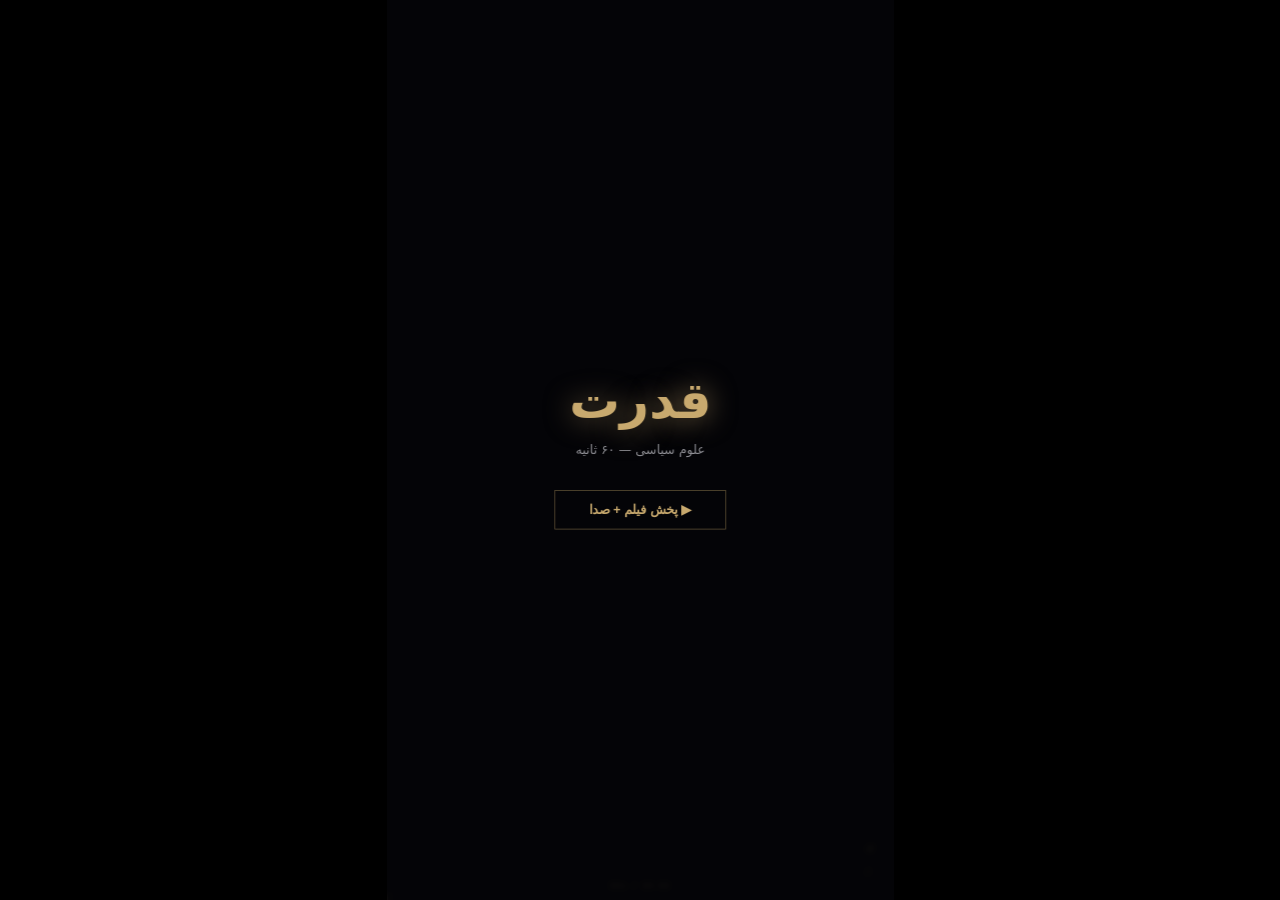
==== commit 9124875d: "feat(release): v0.2.0 - ZenSlides AI Copilot, multi-model failover & visual presentation studio" ====
--- a/workspace/index.html
+++ b/workspace/index.html
@@ -4,1408 +4,1379 @@
 
 <meta charset="UTF-8">
 <meta name="viewport" content="width=device-width, initial-scale=1.0">
-<title>تولد پردازنده ۳ نانومتری</title>
+<title>قدرت — Power</title>
 <style>
-@import url('https://fonts.googleapis.com/css2?family=Vazirmatn:wght@100;400;700;800;900&display=swap');
-
-*,*::before,*::after{margin:0;padding:0;box-sizing:border-box}
-
-:root{
-  --bg:#0a2540;
-  --txt:#ffffff;
-  --acc:#635bff;
-  --W:720px;
-  --H:1280px;
-}
-
-html,body{
-  width:100%;height:100%;
-  background:#000;
-  overflow:hidden;
-  font-family:'Vazirmatn',system-ui,sans-serif;
-}
-
-#stage{
-  position:fixed;
-  top:50%;left:50%;
-  width:var(--W);height:var(--H);
-  transform-origin:center center;
-  transform:translate(-50%,-50%) scale(1);
-  overflow:hidden;
-  background:var(--bg);
-}
-
-#bg-canvas{
-  position:absolute;inset:0;
-  width:100%;height:100%;
-  pointer-events:none;z-index:0;
-}
-
-#ambient{
-  position:absolute;inset:0;
-  background:radial-gradient(ellipse at 50% 50%,color-mix(in srgb,#635bff 18%,transparent),transparent 72%);
-  pointer-events:none;z-index:1;
-}
-
-#scene{
-  position:absolute;inset:0;
-  z-index:2;
-  perspective:900px;
-  perspective-origin:50% 50%;
-}
-
-/* BEAT LAYERS */
-.beat{
-  position:absolute;inset:0;
-  display:flex;flex-direction:column;
-  align-items:center;justify-content:center;
-  opacity:0;
-  pointer-events:none;
-  will-change:opacity,transform;
-}
-
-/* KINETIC TYPO */
-.typo-mask{
-  overflow:hidden;
-  display:inline-block;
-  padding:0.18em 0.12em;
-  margin:-0.18em -0.12em;
-  vertical-align:bottom;
-}
-.typo-line{
-  display:block;
-  font-weight:900;
-  font-size:clamp(56px,12vw,140px);
-  line-height:1.25;
-  letter-spacing:0;
-  color:#fff;
-  transform:translateY(120%);
-  will-change:transform;
-  white-space:nowrap;
-}
-.typo-sub{
-  font-size:clamp(22px,4vw,52px);
-  font-weight:700;
-  line-height:1.3;
-  letter-spacing:0;
-  color:color-mix(in srgb,#635bff 90%,#fff);
-  transform:translateY(120%);
-  display:block;
-  will-change:transform;
-}
-.typo-accent{color:var(--acc)}
-.typo-outline{
-  -webkit-text-stroke:2px #635bff;
-  color:transparent;
-}
-.typo-sm{
-  font-size:clamp(18px,3vw,38px);
-  font-weight:700;
-  line-height:1.35;
-  letter-spacing:0.02em;
-  color:rgba(255,255,255,0.55);
-  transform:translateY(120%);
-  display:block;
-}
-
-/* SVG ARTIFACTS */
-.artifact{
-  position:relative;
-  display:flex;align-items:center;justify-content:center;
-  will-change:transform,opacity;
-}
-
-/* PROGRESS BAR */
-#progress-bar{
-  position:absolute;
-  bottom:0;left:0;
-  height:2px;width:0%;
-  background:linear-gradient(90deg,#635bff,#a78bfa);
-  z-index:99;
-  transition:none;
-}
-#progress-bar::after{
-  content:'';
-  position:absolute;right:0;top:-3px;
-  width:8px;height:8px;
-  border-radius:50%;
-  background:#a78bfa;
-  box-shadow:0 0 12px 4px #635bff;
-}
-#time-counter{
-  position:absolute;
-  bottom:14px;left:50%;
-  transform:translateX(-50%);
-  font-family:'Courier New',monospace;
-  font-size:11px;
-  color:rgba(255,255,255,0.35);
-  z-index:99;
-  letter-spacing:0.12em;
-  direction:ltr;
-}
-
-/* CONTROLS */
-#ctrl{
-  position:absolute;
-  bottom:28px;right:20px;
-  display:flex;gap:10px;
-  z-index:99;
-}
-.ctrl-btn{
-  background:none;border:none;
-  color:rgba(255,255,255,0.45);
-  font-size:16px;cursor:pointer;
-  padding:6px;
-  transition:color .2s;
-  font-family:inherit;
-}
-.ctrl-btn:hover{color:#fff}
-
-/* AUDIO GATE */
-#audio-gate{
-  position:absolute;inset:0;
-  z-index:200;
-  display:flex;flex-direction:column;
-  align-items:center;justify-content:center;
-  background:rgba(10,37,64,0.92);
-  cursor:pointer;
-  gap:24px;
-}
-#audio-gate .gate-icon{
-  font-size:64px;opacity:.8;
-}
-#audio-gate .gate-text{
-  font-size:22px;font-weight:700;
-  color:rgba(255,255,255,0.8);
-  letter-spacing:0;
-}
-#audio-gate .gate-hint{
-  font-size:13px;color:rgba(255,255,255,0.4);
-}
-
-/* GLITCH OVERLAY */
-#glitch-overlay{
-  position:absolute;inset:0;z-index:50;
-  pointer-events:none;opacity:0;
-  background:linear-gradient(transparent 49%,rgba(99,91,255,0.15) 50%,transparent 51%);
-  background-size:100% 4px;
-  will-change:opacity;
-}
-
-/* SCAN LINE */
-#scan-line{
-  position:absolute;left:0;right:0;
-  height:2px;
-  background:linear-gradient(90deg,transparent,rgba(99,91,255,0.6),transparent);
-  z-index:30;pointer-events:none;
-  top:0;will-change:transform;
-}
-
-@media (prefers-reduced-motion:reduce){
-  .beat,.typo-line,.typo-sub,.typo-sm{animation:none!important;transform:none!important;opacity:1!important}
-  #audio-gate{display:none}
+@import url('https://fonts.googleapis.com/css2?family=Vazirmatn:wght@100;300;400;700;900&display=swap');
+
+*, *::before, *::after { margin: 0; padding: 0; box-sizing: border-box; }
+
+:root {
+  --bg: #050508;
+  --gold: #C8A96E;
+  --white: #E8E8F0;
+  --red: #8B1A2E;
+  --blue: #1A3A6E;
+  --accent: #635bff;
+  --beat: 0;
+}
+
+html, body {
+  width: 100%; height: 100%;
+  background: #000;
+  overflow: hidden;
+  font-family: 'Vazirmatn', 'Inter', system-ui, sans-serif;
+}
+
+#viewport {
+  position: fixed;
+  top: 50%; left: 50%;
+  width: 720px; height: 1280px;
+  transform-origin: center center;
+  transform: translate(-50%, -50%) scale(1);
+  background: var(--bg);
+  overflow: hidden;
+}
+
+#bg-canvas {
+  position: absolute; inset: 0;
+  width: 100%; height: 100%;
+  z-index: 1;
+}
+
+#scene {
+  position: absolute; inset: 0;
+  z-index: 2;
+  display: flex; align-items: center; justify-content: center;
+}
+
+#svg-layer {
+  position: absolute; inset: 0;
+  z-index: 3;
+  pointer-events: none;
+}
+
+#typo-layer {
+  position: absolute; inset: 0;
+  z-index: 4;
+  display: flex; flex-direction: column;
+  align-items: center; justify-content: center;
+  pointer-events: none;
+}
+
+.beat-el {
+  position: absolute; inset: 0;
+  display: flex; flex-direction: column;
+  align-items: center; justify-content: center;
+  opacity: 0;
+  transition: opacity 0.3s;
+  pointer-events: none;
+}
+
+.typo-mask {
+  overflow: hidden;
+  display: inline-block;
+  padding: 0.18em 0.12em;
+  margin: -0.18em -0.12em;
+  vertical-align: bottom;
+}
+
+.typo-inner {
+  display: inline-block;
+  transform: translateY(120%);
+  transition: transform 0.7s cubic-bezier(0.16,1,0.3,1);
+  color: var(--white);
+  font-weight: 900;
+  line-height: 1.15;
+  letter-spacing: 0;
+  text-align: center;
+}
+
+.typo-inner.revealed { transform: translateY(0); }
+
+.word-gold { color: var(--gold); }
+.word-red { color: var(--red); }
+.word-blue { color: #4A7ADE; }
+
+/* Progress bar */
+#progress-bar {
+  position: absolute; bottom: 0; left: 0;
+  height: 2px; width: 0%;
+  background: var(--gold);
+  z-index: 10;
+  box-shadow: 0 0 8px var(--gold), 0 0 20px var(--gold);
+  transition: width 0.05s linear;
+}
+#progress-bar::after {
+  content: '';
+  position: absolute; right: 0; top: 50%;
+  transform: translateY(-50%);
+  width: 6px; height: 6px; border-radius: 50%;
+  background: var(--gold);
+  box-shadow: 0 0 10px var(--gold);
+}
+
+#timer {
+  position: absolute; bottom: 14px; left: 50%;
+  transform: translateX(-50%);
+  font-family: 'Courier New', monospace;
+  font-size: 11px;
+  color: rgba(200,169,110,0.5);
+  z-index: 10;
+  letter-spacing: 0.1em;
+}
+
+#ctrl-btns {
+  position: absolute; bottom: 30px; right: 20px;
+  z-index: 10;
+  display: flex; flex-direction: column; gap: 8px;
+  align-items: flex-end;
+}
+
+.ctrl-btn {
+  background: none; border: none; cursor: pointer;
+  color: rgba(200,169,110,0.6);
+  font-family: 'Vazirmatn', sans-serif;
+  font-size: 13px;
+  padding: 4px 8px;
+  transition: color 0.2s;
+}
+.ctrl-btn:hover { color: var(--gold); }
+
+#start-hud {
+  position: absolute; inset: 0;
+  z-index: 20;
+  display: flex; flex-direction: column;
+  align-items: center; justify-content: center;
+  background: rgba(5,5,8,0.85);
+  backdrop-filter: blur(4px);
+}
+
+#start-hud .hud-title {
+  font-size: 72px; font-weight: 900;
+  color: var(--gold);
+  letter-spacing: 0;
+  margin-bottom: 16px;
+  text-shadow: 0 0 40px rgba(200,169,110,0.6);
+}
+#start-hud .hud-sub {
+  font-size: 18px; color: rgba(232,232,240,0.6);
+  margin-bottom: 48px;
+}
+#start-btn {
+  background: none;
+  border: 1px solid rgba(200,169,110,0.5);
+  color: var(--gold);
+  font-family: 'Vazirmatn', sans-serif;
+  font-size: 18px; font-weight: 700;
+  padding: 16px 48px;
+  cursor: pointer;
+  letter-spacing: 0;
+  transition: all 0.3s;
+  position: relative;
+}
+#start-btn::before {
+  content: '';
+  position: absolute; inset: -1px;
+  background: linear-gradient(135deg, var(--gold), transparent, var(--gold));
+  opacity: 0;
+  transition: opacity 0.3s;
+  z-index: -1;
+}
+#start-btn:hover { 
+  background: rgba(200,169,110,0.1);
+  box-shadow: 0 0 30px rgba(200,169,110,0.3);
+}
+
+/* Subtitle overlay */
+#subtitle {
+  position: absolute;
+  bottom: 60px; left: 40px; right: 40px;
+  z-index: 9;
+  text-align: center;
+  font-size: 16px;
+  font-weight: 400;
+  color: rgba(232,232,240,0.75);
+  line-height: 1.6;
+  letter-spacing: 0;
+  opacity: 0;
+  transition: opacity 0.4s;
+  pointer-events: none;
+}
+
+@media (prefers-reduced-motion: reduce) {
+  .typo-inner { transition: none; }
+  #start-hud { display: none; }
 }
 </style>
 </head>
 <body>
-
-<div id="stage">
+<div id="viewport">
   <canvas id="bg-canvas"></canvas>
-  <div id="ambient"></div>
-  <div id="glitch-overlay"></div>
-  <div id="scan-line"></div>
-  <div id="scene">
-
-    <!-- BEAT 01: GENESIS -->
-    <div class="beat" id="b01">
-      <div class="artifact" id="a01" style="margin-bottom:40px">
-        <svg width="320" height="320" viewBox="0 0 320 320" fill="none" xmlns="http://www.w3.org/2000/svg">
-          <defs>
-            <radialGradient id="rg1" cx="50%" cy="50%" r="50%">
-              <stop offset="0%" stop-color="#635bff" stop-opacity="0.8"/>
-              <stop offset="100%" stop-color="#0a2540" stop-opacity="0"/>
-            </radialGradient>
-            <filter id="glow1">
-              <feGaussianBlur stdDeviation="3" result="blur"/>
-              <feMerge><feMergeNode in="blur"/><feMergeNode in="SourceGraphic"/></feMerge>
-            </filter>
-          </defs>
-          <circle cx="160" cy="160" r="155" stroke="rgba(99,91,255,0.15)" stroke-width="1"/>
-          <circle cx="160" cy="160" r="120" stroke="rgba(99,91,255,0.25)" stroke-width="1" stroke-dasharray="4 6"/>
-          <circle cx="160" cy="160" r="85" stroke="rgba(99,91,255,0.4)" stroke-width="1.5"/>
-          <circle cx="160" cy="160" r="50" stroke="rgba(99,91,255,0.6)" stroke-width="2" filter="url(#glow1)"/>
-          <circle cx="160" cy="160" r="18" fill="rgba(99,91,255,0.9)" filter="url(#glow1)"/>
-          <circle cx="160" cy="160" r="6" fill="#fff"/>
-          <path id="orbit1" d="M 160 75 A 85 85 0 1 1 159.99 75" stroke="#635bff" stroke-width="2" fill="none" stroke-dasharray="20 520" filter="url(#glow1)">
-            <animateTransform attributeName="transform" type="rotate" from="0 160 160" to="360 160 160" dur="3s" repeatCount="indefinite"/>
-          </path>
-          <path d="M 160 40 A 120 120 0 1 1 159.99 40" stroke="rgba(99,91,255,0.5)" stroke-width="1.5" fill="none" stroke-dasharray="8 12">
-            <animateTransform attributeName="transform" type="rotate" from="360 160 160" to="0 160 160" dur="5s" repeatCount="indefinite"/>
-          </path>
-          <g id="ticks1">
-            <line x1="160" y1="5" x2="160" y2="20" stroke="rgba(255,255,255,0.4)" stroke-width="1.5">
-              <animateTransform attributeName="transform" type="rotate" from="0 160 160" to="360 160 160" dur="8s" repeatCount="indefinite"/>
-            </line>
-          </g>
-          <fill url(#rg1) d="M160 160 m-155 0 a155 155 0 1 1 310 0" />
-        </svg>
-      </div>
-      <div>
-        <span class="typo-mask"><span class="typo-line" id="b01t1">آغاز</span></span>
-        <span class="typo-mask"><span class="typo-line typo-outline" id="b01t2">آفرینش</span></span>
-      </div>
-      <div style="margin-top:18px">
-        <span class="typo-mask"><span class="typo-sm" id="b01t3">پردازنده ۳ نانومتری</span></span>
-      </div>
-    </div>
-
-    <!-- BEAT 02: SILICON WAFER -->
-    <div class="beat" id="b02">
-      <div class="artifact" id="a02" style="margin-bottom:32px">
-        <svg width="340" height="280" viewBox="0 0 340 280" fill="none" xmlns="http://www.w3.org/2000/svg">
-          <defs>
-            <filter id="glow2"><feGaussianBlur stdDeviation="4" result="b"/><feMerge><feMergeNode in="b"/><feMergeNode in="SourceGraphic"/></feMerge></filter>
-            <linearGradient id="wafGrad" x1="0" y1="0" x2="1" y2="1">
-              <stop offset="0%" stop-color="#635bff" stop-opacity="0.6"/>
-              <stop offset="100%" stop-color="#a78bfa" stop-opacity="0.2"/>
-            </linearGradient>
-          </defs>
-          <!-- Isometric wafer grid -->
-          <g transform="translate(170,140) rotate(-30)" style="transform-box:fill-box;transform-origin:center">
-            <rect x="-120" y="-100" width="240" height="200" rx="4" fill="url(#wafGrad)" stroke="rgba(99,91,255,0.5)" stroke-width="1.5"/>
-            <!-- Grid lines -->
-            <line x1="-120" y1="-60" x2="120" y2="-60" stroke="rgba(99,91,255,0.3)" stroke-width="0.5"/>
-            <line x1="-120" y1="-20" x2="120" y2="-20" stroke="rgba(99,91,255,0.3)" stroke-width="0.5"/>
-            <line x1="-120" y1="20" x2="120" y2="20" stroke="rgba(99,91,255,0.3)" stroke-width="0.5"/>
-            <line x1="-120" y1="60" x2="120" y2="60" stroke="rgba(99,91,255,0.3)" stroke-width="0.5"/>
-            <line x1="-80" y1="-100" x2="-80" y2="100" stroke="rgba(99,91,255,0.3)" stroke-width="0.5"/>
-            <line x1="-40" y1="-100" x2="-40" y2="100" stroke="rgba(99,91,255,0.3)" stroke-width="0.5"/>
-            <line x1="0" y1="-100" x2="0" y2="100" stroke="rgba(99,91,255,0.3)" stroke-width="0.5"/>
-            <line x1="40" y1="-100" x2="40" y2="100" stroke="rgba(99,91,255,0.3)" stroke-width="0.5"/>
-            <line x1="80" y1="-100" x2="80" y2="100" stroke="rgba(99,91,255,0.3)" stroke-width="0.5"/>
-            <!-- Crystal nodes -->
-            <circle cx="-80" cy="-60" r="4" fill="#635bff" filter="url(#glow2)"/>
-            <circle cx="0" cy="-20" r="6" fill="#a78bfa" filter="url(#glow2)"/>
-            <circle cx="80" cy="20" r="4" fill="#635bff" filter="url(#glow2)"/>
-            <circle cx="-40" cy="60" r="5" fill="#fff" opacity=".6" filter="url(#glow2)"/>
-            <animateTransform attributeName="transform" type="rotate" from="-30" to="330" dur="12s" repeatCount="indefinite" additive="sum"/>
-          </g>
-          <!-- UV beam -->
-          <rect x="130" y="0" width="80" height="280" fill="url(#uvBeam)" opacity="0.12">
-            <animate attributeName="x" values="0;260;0" dur="3s" repeatCount="indefinite"/>
-            <animate attributeName="opacity" values="0.06;0.18;0.06" dur="3s" repeatCount="indefinite"/>
-          </rect>
-          <defs>
-            <linearGradient id="uvBeam" x1="0" y1="0" x2="1" y2="0">
-              <stop offset="0%" stop-color="transparent"/>
-              <stop offset="50%" stop-color="#a78bfa"/>
-              <stop offset="100%" stop-color="transparent"/>
-            </linearGradient>
-          </defs>
-        </svg>
-      </div>
-      <div>
-        <span class="typo-mask"><span class="typo-line" id="b02t1">تبلور</span></span>
-        <span class="typo-mask"><span class="typo-line typo-accent" id="b02t2">سیلیکون</span></span>
-      </div>
-    </div>
-
-    <!-- BEAT 03: UV LITHOGRAPHY -->
-    <div class="beat" id="b03">
-      <div class="artifact" id="a03" style="margin-bottom:28px">
-        <svg width="360" height="300" viewBox="0 0 360 300" fill="none">
-          <defs>
-            <filter id="glow3"><feGaussianBlur stdDeviation="5" result="b"/><feMerge><feMergeNode in="b"/><feMergeNode in="SourceGraphic"/></feMerge></filter>
-            <radialGradient id="uvCore" cx="50%" cy="20%" r="60%">
-              <stop offset="0%" stop-color="#a78bfa" stop-opacity="1"/>
-              <stop offset="100%" stop-color="transparent"/>
-            </radialGradient>
-          </defs>
-          <!-- UV Lens -->
-          <circle cx="180" cy="60" r="40" fill="rgba(167,139,250,0.15)" stroke="#a78bfa" stroke-width="2" filter="url(#glow3)"/>
-          <circle cx="180" cy="60" r="24" fill="rgba(167,139,250,0.3)" stroke="#635bff" stroke-width="1.5" filter="url(#glow3)"/>
-          <circle cx="180" cy="60" r="10" fill="#a78bfa" filter="url(#glow3)"/>
-          <!-- UV Rays fanning down -->
-          <line x1="180" y1="100" x2="60" y2="280" stroke="url(#uvRay1)" stroke-width="1" opacity="0.7"/>
-          <line x1="180" y1="100" x2="100" y2="280" stroke="url(#uvRay1)" stroke-width="1.5" opacity="0.8"/>
-          <line x1="180" y1="100" x2="140" y2="280" stroke="url(#uvRay1)" stroke-width="2" opacity="0.9"/>
-          <line x1="180" y1="100" x2="180" y2="280" stroke="url(#uvRay1)" stroke-width="2.5" opacity="1" filter="url(#glow3)"/>
-          <line x1="180" y1="100" x2="220" y2="280" stroke="url(#uvRay1)" stroke-width="2" opacity="0.9"/>
-          <line x1="180" y1="100" x2="260" y2="280" stroke="url(#uvRay1)" stroke-width="1.5" opacity="0.8"/>
-          <line x1="180" y1="100" x2="300" y2="280" stroke="url(#uvRay1)" stroke-width="1" opacity="0.7"/>
-          <defs>
-            <linearGradient id="uvRay1" x1="0" y1="0" x2="0" y2="1">
-              <stop offset="0%" stop-color="#a78bfa"/>
-              <stop offset="100%" stop-color="rgba(99,91,255,0.1)"/>
-            </linearGradient>
-          </defs>
-          <!-- Mask pattern on wafer -->
-          <rect x="40" y="250" width="280" height="30" fill="rgba(99,91,255,0.1)" stroke="rgba(99,91,255,0.4)" stroke-width="1"/>
-          <rect x="60" y="252" width="20" height="26" fill="rgba(99,91,255,0.4)"/>
-          <rect x="100" y="252" width="30" height="26" fill="rgba(99,91,255,0.4)"/>
-          <rect x="150" y="252" width="15" height="26" fill="rgba(99,91,255,0.4)"/>
-          <rect x="185" y="252" width="25" height="26" fill="rgba(99,91,255,0.4)"/>
-          <rect x="230" y="252" width="18" height="26" fill="rgba(99,91,255,0.4)"/>
-          <rect x="265" y="252" width="22" height="26" fill="rgba(99,91,255,0.4)"/>
-          <!-- Scanning beam animate -->
-          <rect x="40" y="250" width="8" height="30" fill="#a78bfa" opacity="0.7" filter="url(#glow3)">
-            <animate attributeName="x" values="40;272;40" dur="2s" repeatCount="indefinite"/>
-          </rect>
-        </svg>
-      </div>
-      <div>
-        <span class="typo-mask"><span class="typo-line" id="b03t1">اشعه</span></span>
-        <span class="typo-mask"><span class="typo-line typo-accent" id="b03t2">ماوراءبنفش</span></span>
-      </div>
-    </div>
-
-    <!-- BEAT 04: ETCHING -->
-    <div class="beat" id="b04">
-      <div class="artifact" id="a04" style="margin-bottom:28px">
-        <svg width="340" height="280" viewBox="0 0 340 280" fill="none">
-          <defs>
-            <filter id="glow4"><feGaussianBlur stdDeviation="4"/><feMerge><feMergeNode/><feMergeNode in="SourceGraphic"/></feMerge></filter>
-          </defs>
-          <!-- Atomic layer cross-section -->
-          <g>
-            <rect x="20" y="60" width="300" height="35" fill="rgba(99,91,255,0.12)" stroke="rgba(99,91,255,0.5)" stroke-width="1"/>
-            <rect x="20" y="95" width="300" height="30" fill="rgba(99,91,255,0.08)" stroke="rgba(99,91,255,0.3)" stroke-width="1"/>
-            <rect x="20" y="125" width="300" height="25" fill="rgba(99,91,255,0.05)" stroke="rgba(99,91,255,0.2)" stroke-width="1"/>
-            <!-- Etched channels drawing in -->
-            <rect x="80" y="60" width="16" height="65" fill="#0a2540" stroke="#635bff" stroke-width="1.5" filter="url(#glow4)">
-              <animate attributeName="height" values="0;65" dur="1.5s" fill="freeze"/>
-            </rect>
-            <rect x="130" y="60" width="16" height="65" fill="#0a2540" stroke="#635bff" stroke-width="1.5" filter="url(#glow4)">
-              <animate attributeName="height" values="0;65" dur="1.5s" begin="0.3s" fill="freeze"/>
-            </rect>
-            <rect x="180" y="60" width="16" height="65" fill="#0a2540" stroke="#635bff" stroke-width="1.5" filter="url(#glow4)">
-              <animate attributeName="height" values="0;65" dur="1.5s" begin="0.6s" fill="freeze"/>
-            </rect>
-            <rect x="230" y="60" width="16" height="65" fill="#0a2540" stroke="#635bff" stroke-width="1.5" filter="url(#glow4)">
-              <animate attributeName="height" values="0;65" dur="1.5s" begin="0.9s" fill="freeze"/>
-            </rect>
-          </g>
-          <!-- Scale indicator -->
-          <line x1="30" y1="200" x2="80" y2="200" stroke="#635bff" stroke-width="1.5"/>
-          <line x1="30" y1="196" x2="30" y2="204" stroke="#635bff" stroke-width="1.5"/>
-          <line x1="80" y1="196" x2="80" y2="204" stroke="#635bff" stroke-width="1.5"/>
-          <text x="55" y="220" text-anchor="middle" fill="rgba(255,255,255,0.5)" font-size="11" font-family="Courier New">3nm</text>
-          <!-- Particle etch dots -->
-          <circle cx="88" cy="70" r="2" fill="#a78bfa" opacity="0.8" filter="url(#glow4)">
-            <animate attributeName="cy" values="70;160;70" dur="2s" repeatCount="indefinite"/>
-            <animate attributeName="opacity" values="0.8;0;0.8" dur="2s" repeatCount="indefinite"/>
-          </circle>
-          <circle cx="138" cy="80" r="2" fill="#a78bfa" opacity="0.8" filter="url(#glow4)">
-            <animate attributeName="cy" values="80;160;80" dur="2s" begin="0.4s" repeatCount="indefinite"/>
-            <animate attributeName="opacity" values="0.8;0;0.8" dur="2s" begin="0.4s" repeatCount="indefinite"/>
-          </circle>
-          <circle cx="188" cy="75" r="2" fill="#a78bfa" opacity="0.8" filter="url(#glow4)">
-            <animate attributeName="cy" values="75;160;75" dur="2s" begin="0.8s" repeatCount="indefinite"/>
-            <animate attributeName="opacity" values="0.8;0;0.8" dur="2s" begin="0.8s" repeatCount="indefinite"/>
-          </circle>
-        </svg>
-      </div>
-      <div>
-        <span class="typo-mask"><span class="typo-line" id="b04t1">حکاکی</span></span>
-        <span class="typo-mask"><span class="typo-line typo-outline" id="b04t2">اتمی</span></span>
-      </div>
-    </div>
-
-    <!-- BEAT 05: TRANSISTORS -->
-    <div class="beat" id="b05">
-      <div class="artifact" id="a05" style="margin-bottom:32px">
-        <canvas id="transistor-canvas" width="360" height="280"></canvas>
-      </div>
-      <div>
-        <span class="typo-mask"><span class="typo-line" id="b05t1">۱۶ میلیارد</span></span>
-        <span class="typo-mask"><span class="typo-line typo-accent" id="b05t2">ترانزیستور</span></span>
-      </div>
-    </div>
-
-    <!-- BEAT 06: INTERCONNECT -->
-    <div class="beat" id="b06">
-      <div class="artifact" id="a06" style="margin-bottom:28px">
-        <svg width="360" height="290" viewBox="0 0 360 290" fill="none">
-          <defs>
-            <filter id="glow6"><feGaussianBlur stdDeviation="4"/><feMerge><feMergeNode/><feMergeNode in="SourceGraphic"/></feMerge></filter>
-            <linearGradient id="wireGrad" x1="0" y1="0" x2="1" y2="0">
-              <stop offset="0%" stop-color="#635bff"/>
-              <stop offset="100%" stop-color="#a78bfa"/>
-            </linearGradient>
-          </defs>
-          <!-- Interconnect grid -->
-          <g stroke="rgba(99,91,255,0.25)" stroke-width="0.7" fill="none">
-            <path d="M30 50 H330"/>
-            <path d="M30 90 H330"/>
-            <path d="M30 130 H330"/>
-            <path d="M30 170 H330"/>
-            <path d="M30 210 H330"/>
-            <path d="M80 20 V260"/>
-            <path d="M140 20 V260"/>
-            <path d="M200 20 V260"/>
-            <path d="M260 20 V260"/>
-          </g>
-          <!-- Active signal traces -->
-          <path d="M30 50 H200 V130 H330" stroke="url(#wireGrad)" stroke-width="2" fill="none" filter="url(#glow6)" stroke-dasharray="400" stroke-dashoffset="400">
-            <animate attributeName="stroke-dashoffset" values="400;0" dur="1.2s" fill="freeze"/>
-          </path>
-          <path d="M80 260 V170 H260 V90 H330" stroke="url(#wireGrad)" stroke-width="2" fill="none" filter="url(#glow6)" stroke-dasharray="500" stroke-dashoffset="500">
-            <animate attributeName="stroke-dashoffset" values="500;0" dur="1.4s" begin="0.3s" fill="freeze"/>
-          </path>
-          <path d="M30 210 H140 V50" stroke="#a78bfa" stroke-width="1.5" fill="none" filter="url(#glow6)" stroke-dasharray="350" stroke-dashoffset="350">
-            <animate attributeName="stroke-dashoffset" values="350;0" dur="1s" begin="0.6s" fill="freeze"/>
-          </path>
-          <!-- Pulse dots on wires -->
-          <circle r="4" fill="#fff" filter="url(#glow6)">
-            <animateMotion dur="2s" repeatCount="indefinite" path="M30 50 H200 V130 H330"/>
-          </circle>
-          <circle r="3" fill="#a78bfa" filter="url(#glow6)">
-            <animateMotion dur="2.2s" repeatCount="indefinite" begin="0.5s" path="M80 260 V170 H260 V90 H330"/>
-          </circle>
-          <!-- Nodes -->
-          <circle cx="200" cy="50" r="5" fill="#635bff" filter="url(#glow6)"/>
-          <circle cx="200" cy="130" r="5" fill="#635bff" filter="url(#glow6)"/>
-          <circle cx="140" cy="170" r="5" fill="#a78bfa" filter="url(#glow6)"/>
-          <circle cx="260" cy="170" r="5" fill="#a78bfa" filter="url(#glow6)"/>
-          <circle cx="260" cy="90" r="5" fill="#635bff" filter="url(#glow6)"/>
-        </svg>
-      </div>
-      <div>
-        <span class="typo-mask"><span class="typo-line" id="b06t1">شبکه</span></span>
-        <span class="typo-mask"><span class="typo-line typo-accent" id="b06t2">اتصالات</span></span>
-      </div>
-    </div>
-
-    <!-- BEAT 07: CLOCK FREQUENCY -->
-    <div class="beat" id="b07">
-      <div class="artifact" id="a07" style="margin-bottom:24px">
-        <svg width="360" height="260" viewBox="0 0 360 260" fill="none">
-          <defs>
-            <filter id="glow7"><feGaussianBlur stdDeviation="5"/><feMerge><feMergeNode/><feMergeNode in="SourceGraphic"/></feMerge></filter>
-          </defs>
-          <!-- Clock waveform -->
-          <polyline id="clkWave" points="10,180 10,180" stroke="#635bff" stroke-width="2.5" fill="none" filter="url(#glow7)">
-            <animate attributeName="points" 
-              values="10,180 10,180;
-                      10,180 40,180 40,80 80,80 80,180 120,180 120,80 160,80 160,180 200,180 200,80 240,80 240,180 280,180 280,80 320,80 320,180 350,180"
-              dur="1.5s" fill="freeze"/>
-          </polyline>
-          <!-- Frequency label -->
-          <text x="180" y="50" text-anchor="middle" fill="rgba(99,91,255,0.9)" font-size="14" font-family="Courier New" letter-spacing="2" filter="url(#glow7)">4.2 GHz</text>
-          <text x="180" y="30" text-anchor="middle" fill="rgba(255,255,255,0.4)" font-size="10" font-family="Courier New" letter-spacing="1">CLK FREQ</text>
-          <!-- Rising pulse indicator -->
-          <line x1="40" y1="80" x2="40" y2="180" stroke="rgba(167,139,250,0.4)" stroke-width="1" stroke-dasharray="4 4"/>
-          <line x1="120" y1="80" x2="120" y2="180" stroke="rgba(167,139,250,0.4)" stroke-width="1" stroke-dasharray="4 4"/>
-          <line x1="200" y1="80" x2="200" y2="180" stroke="rgba(167,139,250,0.4)" stroke-width="1" stroke-dasharray="4 4"/>
-          <line x1="280" y1="80" x2="280" y2="180" stroke="rgba(167,139,250,0.4)" stroke-width="1" stroke-dasharray="4 4"/>
-          <!-- Y axis -->
-          <line x1="10" y1="60" x2="10" y2="210" stroke="rgba(255,255,255,0.2)" stroke-width="1"/>
-          <line x1="10" y1="210" x2="350" y2="210" stroke="rgba(255,255,255,0.2)" stroke-width="1"/>
-          <!-- Glowing pulse traveler -->
-          <circle r="5" fill="#a78bfa" filter="url(#glow7)" opacity="0.9">
-            <animateMotion dur="1.5s" repeatCount="indefinite" 
-              path="M40,80 H80 V180 H120 V80 H160 V180 H200 V80 H240 V180 H280 V80 H320"/>
-          </circle>
-        </svg>
-      </div>
-      <div>
-        <span class="typo-mask"><span class="typo-line" id="b07t1">انفجار</span></span>
-        <span class="typo-mask"><span class="typo-line typo-accent" id="b07t2">فرکانس</span></span>
-      </div>
-    </div>
-
-    <!-- BEAT 08: POWER EFFICIENCY -->
-    <div class="beat" id="b08">
-      <div class="artifact" id="a08" style="margin-bottom:28px">
-        <svg width="340" height="280" viewBox="0 0 340 280" fill="none">
-          <defs>
-            <filter id="glow8"><feGaussianBlur stdDeviation="4"/><feMerge><feMergeNode/><feMergeNode in="SourceGraphic"/></feMerge></filter>
-            <linearGradient id="barGrad" x1="0" y1="1" x2="0" y2="0">
-              <stop offset="0%" stop-color="#635bff"/>
-              <stop offset="100%" stop-color="#a78bfa"/>
-            </linearGradient>
-          </defs>
-          <!-- 3D ring power meter -->
-          <circle cx="170" cy="130" r="110" stroke="rgba(99,91,255,0.1)" stroke-width="20" fill="none"/>
-          <circle cx="170" cy="130" r="110" stroke="url(#barGrad)" stroke-width="20" fill="none"
-            stroke-dasharray="0 692" stroke-linecap="round" filter="url(#glow8)"
-            transform="rotate(-90 170 130)">
-            <animate attributeName="stroke-dasharray" values="0 692;580 692" dur="2s" fill="freeze"/>
-          </circle>
-          <!-- Inner metric -->
-          <text x="170" y="118" text-anchor="middle" fill="#fff" font-size="44" font-weight="900" font-family="'Courier New'" filter="url(#glow8)">84%</text>
-          <text x="170" y="148" text-anchor="middle" fill="rgba(99,91,255,0.8)" font-size="13" font-family="'Courier New'" letter-spacing="2">بهره‌وری</text>
-          <!-- Tick marks -->
-          <g stroke="rgba(255,255,255,0.2)" stroke-width="1">
-            <line x1="170" y1="8" x2="170" y2="20" transform="rotate(0 170 130)"/>
-            <line x1="170" y1="8" x2="170" y2="20" transform="rotate(45 170 130)"/>
-            <line x1="170" y1="8" x2="170" y2="20" transform="rotate(90 170 130)"/>
-            <line x1="170" y1="8" x2="170" y2="20" transform="rotate(135 170 130)"/>
-            <line x1="170" y1="8" x2="170" y2="20" transform="rotate(180 170 130)"/>
-            <line x1="170" y1="8" x2="170" y2="20" transform="rotate(225 170 130)"/>
-            <line x1="170" y1="8" x2="170" y2="20" transform="rotate(270 170 130)"/>
-            <line x1="170" y1="8" x2="170" y2="20" transform="rotate(315 170 130)"/>
-          </g>
-        </svg>
-      </div>
-      <div>
-        <span class="typo-mask"><span class="typo-line" id="b08t1">مصرف</span></span>
-        <span class="typo-mask"><span class="typo-line typo-accent" id="b08t2">کمتر</span></span>
-      </div>
-    </div>
-
-    <!-- BEAT 09: CACHE LAYERS -->
-    <div class="beat" id="b09">
-      <div class="artifact" id="a09" style="margin-bottom:28px">
-        <svg width="360" height="280" viewBox="0 0 360 280" fill="none">
-          <defs>
-            <filter id="glow9"><feGaussianBlur stdDeviation="3"/><feMerge><feMergeNode/><feMergeNode in="SourceGraphic"/></feMerge></filter>
-          </defs>
-          <!-- 3D isometric cache layers -->
-          <!-- Layer 3 (back) -->
-          <ellipse cx="180" cy="200" rx="140" ry="40" fill="rgba(10,37,64,0.8)" stroke="rgba(99,91,255,0.3)" stroke-width="1.5"/>
-          <rect x="40" y="160" width="280" height="40" fill="rgba(99,91,255,0.06)" stroke="rgba(99,91,255,0.3)" stroke-width="1.5"/>
-          <text x="180" y="183" text-anchor="middle" fill="rgba(255,255,255,0.3)" font-size="11" font-family="Courier New">L3 Cache · 32MB</text>
-          <!-- Layer 2 -->
-          <ellipse cx="180" cy="155" rx="120" ry="34" fill="rgba(10,37,64,0.9)" stroke="rgba(99,91,255,0.45)" stroke-width="1.5"/>
-          <rect x="60" y="118" width="240" height="37" fill="rgba(99,91,255,0.10)" stroke="rgba(99,91,255,0.45)" stroke-width="1.5"/>
-          <text x="180" y="140" text-anchor="middle" fill="rgba(255,255,255,0.45)" font-size="11" font-family="Courier New">L2 Cache · 12MB</text>
-          <!-- Layer 1 (top) -->
-          <ellipse cx="180" cy="108" rx="90" ry="26" fill="rgba(10,37,64,1)" stroke="#635bff" stroke-width="2" filter="url(#glow9)"/>
-          <rect x="90" y="82" width="180" height="26" fill="rgba(99,91,255,0.2)" stroke="#635bff" stroke-width="2" filter="url(#glow9)"/>
-          <text x="180" y="98" text-anchor="middle" fill="rgba(255,255,255,0.75)" font-size="11" font-family="Courier New">L1 Cache · 192KB</text>
-          <!-- Data pulse L1 -->
-          <circle r="6" fill="#a78bfa" filter="url(#glow9)" opacity="0.9">
-            <animateMotion dur="1.8s" repeatCount="indefinite" path="M90,95 H270"/>
-            <animate attributeName="opacity" values="0;1;0" dur="1.8s" repeatCount="indefinite"/>
-          </circle>
-        </svg>
-      </div>
-      <div>
-        <span class="typo-mask"><span class="typo-line" id="b09t1">حافظه</span></span>
-        <span class="typo-mask"><span class="typo-line typo-outline" id="b09t2">سه‌لایه</span></span>
-      </div>
-    </div>
-
-    <!-- BEAT 10: NEURAL ENGINE -->
-    <div class="beat" id="b10">
-      <div class="artifact" id="a10" style="margin-bottom:28px">
-        <canvas id="neural-canvas" width="360" height="280"></canvas>
-      </div>
-      <div>
-        <span class="typo-mask"><span class="typo-line" id="b10t1">موتور</span></span>
-        <span class="typo-mask"><span class="typo-line typo-accent" id="b10t2">عصبی</span></span>
-      </div>
-    </div>
-
-    <!-- BEAT 11: PERFORMANCE -->
-    <div class="beat" id="b11">
-      <div class="artifact" id="a11" style="margin-bottom:24px">
-        <svg width="360" height="270" viewBox="0 0 360 270" fill="none">
-          <defs>
-            <filter id="glow11"><feGaussianBlur stdDeviation="4"/><feMerge><feMergeNode/><feMergeNode in="SourceGraphic"/></feMerge></filter>
-            <linearGradient id="perfGrad" x1="0" y1="1" x2="1" y2="0">
-              <stop offset="0%" stop-color="#635bff"/>
-              <stop offset="100%" stop-color="#a78bfa"/>
-            </linearGradient>
-          </defs>
-          <!-- Spline performance curve -->
-          <path d="M20 220 C 60 220, 80 200, 100 170 S 140 100, 180 80 S 250 50, 340 30" 
-            stroke="url(#perfGrad)" stroke-width="3" fill="none" filter="url(#glow11)"
-            stroke-dasharray="500" stroke-dashoffset="500">
-            <animate attributeName="stroke-dashoffset" values="500;0" dur="2s" fill="freeze"/>
-          </path>
-          <!-- Area fill under curve -->
-          <path d="M20 220 C 60 220, 80 200, 100 170 S 140 100, 180 80 S 250 50, 340 30 V240 H20Z" 
-            fill="url(#perfGrad)" opacity="0.07"/>
-          <!-- Grid -->
-          <line x1="20" y1="220" x2="340" y2="220" stroke="rgba(255,255,255,0.1)" stroke-width="1"/>
-          <line x1="20" y1="160" x2="340" y2="160" stroke="rgba(255,255,255,0.07)" stroke-width="1" stroke-dasharray="4 4"/>
-          <line x1="20" y1="100" x2="340" y2="100" stroke="rgba(255,255,255,0.07)" stroke-width="1" stroke-dasharray="4 4"/>
-          <line x1="20" y1="40" x2="340" y2="40" stroke="rgba(255,255,255,0.07)" stroke-width="1" stroke-dasharray="4 4"/>
-          <!-- Marker dot -->
-          <circle cx="340" cy="30" r="6" fill="#a78bfa" filter="url(#glow11)">
-            <animate attributeName="r" values="6;10;6" dur="1s" repeatCount="indefinite"/>
-          </circle>
-          <!-- Labels -->
-          <text x="340" y="20" text-anchor="middle" fill="rgba(167,139,250,0.9)" font-size="11" font-family="Courier New">PEAK</text>
-          <text x="20" y="240" fill="rgba(255,255,255,0.3)" font-size="10" font-family="Courier New">0</text>
-          <text x="180" y="240" text-anchor="middle" fill="rgba(255,255,255,0.3)" font-size="10" font-family="Courier New">زمان</text>
-          <text x="340" y="240" text-anchor="end" fill="rgba(255,255,255,0.3)" font-size="10" font-family="Courier New">∞</text>
-        </svg>
-      </div>
-      <div>
-        <span class="typo-mask"><span class="typo-line" id="b11t1">اوج</span></span>
-        <span class="typo-mask"><span class="typo-line typo-accent" id="b11t2">عملکرد</span></span>
-      </div>
-    </div>
-
-    <!-- BEAT 12: THERMAL -->
-    <div class="beat" id="b12">
-      <div class="artifact" id="a12" style="margin-bottom:28px">
-        <svg width="340" height="280" viewBox="0 0 340 280" fill="none">
-          <defs>
-            <filter id="glow12"><feGaussianBlur stdDeviation="5"/><feMerge><feMergeNode/><feMergeNode in="SourceGraphic"/></feMerge></filter>
-            <radialGradient id="heatMap" cx="50%" cy="50%" r="50%">
-              <stop offset="0%" stop-color="#635bff" stop-opacity="0.8"/>
-              <stop offset="40%" stop-color="#a78bfa" stop-opacity="0.4"/>
-              <stop offset="100%" stop-color="transparent"/>
-            </radialGradient>
-          </defs>
-          <!-- Chip die outline -->
-          <rect x="85" y="60" width="170" height="160" rx="6" stroke="rgba(99,91,255,0.5)" stroke-width="2" fill="rgba(99,91,255,0.05)"/>
-          <!-- Heat zones -->
-          <ellipse cx="170" cy="140" rx="70" ry="65" fill="url(#heatMap)"/>
-          <ellipse cx="170" cy="140" rx="40" ry="38" fill="rgba(99,91,255,0.3)" filter="url(#glow12)">
-            <animate attributeName="rx" values="40;46;40" dur="2s" repeatCount="indefinite"/>
-            <animate attributeName="ry" values="38;44;38" dur="2s" repeatCount="indefinite"/>
-          </ellipse>
-          <ellipse cx="170" cy="140" rx="16" ry="15" fill="#635bff" filter="url(#glow12)"/>
-          <!-- Core labels -->
-          <rect x="95" y="70" width="35" height="28" rx="2" fill="rgba(99,91,255,0.15)" stroke="rgba(99,91,255,0.4)" stroke-width="1"/>
-          <rect x="155" y="70" width="35" height="28" rx="2" fill="rgba(99,91,255,0.15)" stroke="rgba(99,91,255,0.4)" stroke-width="1"/>
-          <rect x="215" y="70" width="35" height="28" rx="2" fill="rgba(99,91,255,0.15)" stroke="rgba(99,91,255,0.4)" stroke-width="1"/>
-          <rect x="95" y="200" width="35" height="28" rx="2" fill="rgba(99,91,255,0.15)" stroke="rgba(99,91,255,0.4)" stroke-width="1"/>
-          <rect x="155" y="200" width="35" height="28" rx="2" fill="rgba(99,91,255,0.15)" stroke="rgba(99,91,255,0.4)" stroke-width="1"/>
-          <rect x="215" y="200" width="35" height="28" rx="2" fill="rgba(99,91,255,0.15)" stroke="rgba(99,91,255,0.4)" stroke-width="1"/>
-          <!-- Thermal reading -->
-          <text x="170" y="250" text-anchor="middle" fill="rgba(255,255,255,0.5)" font-size="11" font-family="Courier New">TJ MAX: 105°C</text>
-        </svg>
-      </div>
-      <div>
-        <span class="typo-mask"><span class="typo-line" id="b12t1">کنترل</span></span>
-        <span class="typo-mask"><span class="typo-line typo-outline" id="b12t2">حرارت</span></span>
-      </div>
-    </div>
-
-    <!-- BEAT 13: AI CORES -->
-    <div class="beat" id="b13">
-      <div class="artifact" id="a13" style="margin-bottom:28px">
-        <svg width="360" height="280" viewBox="0 0 360 280" fill="none">
-          <defs>
-            <filter id="glow13"><feGaussianBlur stdDeviation="4"/><feMerge><feMergeNode/><feMergeNode in="SourceGraphic"/></feMerge></filter>
-          </defs>
-          <!-- Matrix array dots - AI compute grid -->
-          <g filter="url(#glow13)">
-            <!-- Row of compute units -->
-            <g fill="#635bff" opacity="0.9">
-              <rect x="30" y="40" width="22" height="22" rx="2"/>
-              <rect x="65" y="40" width="22" height="22" rx="2"/>
-              <rect x="100" y="40" width="22" height="22" rx="2"/>
-              <rect x="135" y="40" width="22" height="22" rx="2"/>
-              <rect x="170" y="40" width="22" height="22" rx="2"/>
-              <rect x="205" y="40" width="22" height="22" rx="2"/>
-              <rect x="240" y="40" width="22" height="22" rx="2"/>
-              <rect x="275" y="40" width="22" height="22" rx="2"/>
-              <rect x="310" y="40" width="22" height="22" rx="2"/>
-            </g>
-            <g fill="rgba(99,91,255,0.5)">
-              <rect x="30" y="75" width="22" height="22" rx="2"/>
-              <rect x="65" y="75" width="22" height="22" rx="2"/>
-              <rect x="100" y="75" width="22" height="22" rx="2"/>
-              <rect x="135" y="75" width="22" height="22" rx="2"/>
-              <rect x="170" y="75" width="22" height="22" rx="2"/>
-              <rect x="205" y="75" width="22" height="22" rx="2"/>
-              <rect x="240" y="75" width="22" height="22" rx="2"/>
-              <rect x="275" y="75" width="22" height="22" rx="2"/>
-              <rect x="310" y="75" width="22" height="22" rx="2"/>
-            </g>
-            <g fill="rgba(99,91,255,0.7)">
-              <rect x="30" y="110" width="22" height="22" rx="2"/>
-              <rect x="65" y="110" width="22" height="22" rx="2"/>
-              <rect x="100" y="110" width="22" height="22" rx="2"/>
-              <rect x="135" y="110" width="22" height="22" rx="2"/>
-              <rect x="170" y="110" width="22" height="22" rx="2"/>
-              <rect x="205" y="110" width="22" height="22" rx="2"/>
-              <rect x="240" y="110" width="22" height="22" rx="2"/>
-              <rect x="275" y="110" width="22" height="22" rx="2"/>
-              <rect x="310" y="110" width="22" height="22" rx="2"/>
-            </g>
-            <g fill="rgba(167,139,250,0.85)">
-              <rect x="30" y="145" width="22" height="22" rx="2"/>
-              <rect x="65" y="145" width="22" height="22" rx="2"/>
-              <rect x="100" y="145" width="22" height="22" rx="2"/>
-              <rect x="135" y="145" width="22" height="22" rx="2"/>
-              <rect x="170" y="145" width="22" height="22" rx="2"/>
-              <rect x="205" y="145" width="22" height="22" rx="2"/>
-              <rect x="240" y="145" width="22" height="22" rx="2"/>
-              <rect x="275" y="145" width="22" height="22" rx="2"/>
-              <rect x="310" y="145" width="22" height="22" rx="2"/>
-            </g>
-          </g>
-          <!-- Activation scan wave -->
-          <rect x="0" y="30" width="30" height="150" fill="rgba(167,139,250,0.2)" filter="url(#glow13)">
-            <animate attributeName="x" values="-30;340" dur="2s" repeatCount="indefinite"/>
-          </rect>
-          <!-- TOPS metric -->
-          <text x="180" y="220" text-anchor="middle" fill="rgba(255,255,255,0.9)" font-size="32" font-weight="900" font-family="Courier New" filter="url(#glow13)">38 TOPS</text>
-          <text x="180" y="248" text-anchor="middle" fill="rgba(99,91,255,0.7)" font-size="11" font-family="Courier New" letter-spacing="2">عملیات هوش مصنوعی</text>
-        </svg>
-      </div>
-      <div>
-        <span class="typo-mask"><span class="typo-line" id="b13t1">هسته‌های</span></span>
-        <span class="typo-mask"><span class="typo-line typo-accent" id="b13t2">هوشمند</span></span>
-      </div>
-    </div>
-
-    <!-- BEAT 14: SURGE VELOCITY -->
-    <div class="beat" id="b14">
-      <div class="artifact" id="a14" style="margin-bottom:20px">
-        <canvas id="surge-canvas" width="360" height="260"></canvas>
-      </div>
-      <div>
-        <span class="typo-mask"><span class="typo-line" id="b14t1">سرعت</span></span>
-        <span class="typo-mask"><span class="typo-line typo-outline" id="b14t2">نور</span></span>
-      </div>
-      <div style="margin-top:14px">
-        <span class="typo-mask"><span class="typo-sm" id="b14t3">تریلیون‌ها عملیات در ثانیه</span></span>
-      </div>
-    </div>
-
-    <!-- BEAT 15: FINALE -->
-    <div class="beat" id="b15">
-      <div class="artifact" id="a15" style="margin-bottom:28px">
-        <svg width="360" height="300" viewBox="0 0 360 300" fill="none">
-          <defs>
-            <filter id="glow15"><feGaussianBlur stdDeviation="6"/><feMerge><feMergeNode/><feMergeNode in="SourceGraphic"/></feMerge></filter>
-            <radialGradient id="finCore" cx="50%" cy="50%" r="50%">
-              <stop offset="0%" stop-color="#635bff"/>
-              <stop offset="60%" stop-color="#a78bfa" stop-opacity="0.5"/>
-              <stop offset="100%" stop-color="transparent"/>
-            </radialGradient>
-          </defs>
-          <!-- Outer orbit rings -->
-          <circle cx="180" cy="150" r="135" stroke="rgba(99,91,255,0.15)" stroke-width="1.5" stroke-dasharray="6 8">
-            <animateTransform attributeName="transform" type="rotate" from="0 180 150" to="360 180 150" dur="20s" repeatCount="indefinite"/>
-          </circle>
-          <circle cx="180" cy="150" r="105" stroke="rgba(99,91,255,0.25)" stroke-width="1.5">
-            <animateTransform attributeName="transform" type="rotate" from="360 180 150" to="0 180 150" dur="14s" repeatCount="indefinite"/>
-          </circle>
-          <circle cx="180" cy="150" r="75" stroke="rgba(99,91,255,0.4)" stroke-width="2" filter="url(#glow15)">
-            <animateTransform attributeName="transform" type="rotate" from="0 180 150" to="360 180 150" dur="9s" repeatCount="indefinite"/>
-          </circle>
-          <!-- Orbital satellites -->
-          <circle r="7" fill="#a78bfa" filter="url(#glow15)">
-            <animateMotion dur="14s" repeatCount="indefinite" path="M180,45 A105,105 0 1,1 179.99,45"/>
-          </circle>
-          <circle r="5" fill="#635bff" filter="url(#glow15)">
-            <animateMotion dur="9s" repeatCount="indefinite" begin="1s" path="M180,75 A75,75 0 1,1 179.99,75"/>
-          </circle>
-          <circle r="4" fill="#fff" opacity=".7" filter="url(#glow15)">
-            <animateMotion dur="20s" repeatCount="indefinite" begin="2s" path="M180,15 A135,135 0 1,1 179.99,15"/>
-          </circle>
-          <!-- Core -->
-          <circle cx="180" cy="150" r="45" fill="url(#finCore)" filter="url(#glow15)">
-            <animate attributeName="r" values="45;52;45" dur="3s" repeatCount="indefinite"/>
-          </circle>
-          <circle cx="180" cy="150" r="25" fill="rgba(99,91,255,0.8)" filter="url(#glow15)"/>
-          <circle cx="180" cy="150" r="10" fill="#fff" opacity="0.9"/>
-          <!-- 3nm text -->
-          <text x="180" y="156" text-anchor="middle" fill="#0a2540" font-size="9" font-weight="900" font-family="Courier New">3nm</text>
-        </svg>
-      </div>
-      <div>
-        <span class="typo-mask"><span class="typo-line" id="b15t1">متولد</span></span>
-        <span class="typo-mask"><span class="typo-line typo-accent" id="b15t2">شد</span></span>
-      </div>
-      <div style="margin-top:16px">
-        <span class="typo-mask"><span class="typo-sub" id="b15t3">پردازنده ۳ نانومتری</span></span>
-      </div>
-    </div>
-
-  </div><!-- /scene -->
-
+  <div id="svg-layer">
+    <svg id="main-svg" width="720" height="1280" viewBox="0 0 720 1280" style="position:absolute;inset:0;overflow:visible;"></svg>
+  </div>
+  <div id="typo-layer"></div>
   <div id="progress-bar"></div>
-  <div id="time-counter">00:00 / 60s</div>
-  <div id="ctrl">
-    <button class="ctrl-btn" id="btn-replay" title="پخش مجدد">↺</button>
-    <button class="ctrl-btn" id="btn-sound" title="صدا">♪</button>
+  <div id="timer">00:00 / 60s</div>
+  <div id="ctrl-btns">
+    <button class="ctrl-btn" id="btn-replay">↺</button>
+    <button class="ctrl-btn" id="btn-sound">♪</button>
   </div>
-
-  <div id="audio-gate">
-    <div class="gate-icon">⬡</div>
-    <div class="gate-text">لمس کنید برای شروع</div>
-    <div class="gate-hint">همراه با موسیقی سینمایی</div>
+  <div id="subtitle"></div>
+
+  <div id="start-hud">
+    <div class="hud-title">قدرت</div>
+    <div class="hud-sub">علوم سیاسی — ۶۰ ثانیه</div>
+    <button id="start-btn">▶ پخش فیلم + صدا</button>
   </div>
 </div>
 
 <script>
-// ══════════════════════════════════════════
-// RESIZE
-// ══════════════════════════════════════════
-const stage = document.getElementById('stage');
+// ─── RESIZE ───────────────────────────────────────────────────
+const VP = document.getElementById('viewport');
 function resize(){
   const s = Math.min(window.innerWidth/720, window.innerHeight/1280);
-  stage.style.transform = `translate(-50%,-50%) scale(${s})`;
-}
-resize();
-window.addEventListener('resize', resize);
-
-// ══════════════════════════════════════════
-// WEB AUDIO ENGINE
-// ══════════════════════════════════════════
-let audioCtx, masterGain, audioStarted = false;
-const droneOscs = [];
-
-function initAudio(){
-  if(audioStarted) return;
-  audioStarted = true;
-  audioCtx = new (window.AudioContext || window.webkitAudioContext)();
-  masterGain = audioCtx.createGain();
-  masterGain.gain.setValueAtTime(0.001, audioCtx.currentTime);
-  masterGain.gain.linearRampToValueAtTime(1, audioCtx.currentTime + 1.5);
-  masterGain.connect(audioCtx.destination);
-
-  // DRONE PAD: Dm9 pentatonic
-  const droneFreqs = [73.4, 110, 146.8, 174.6, 220, 261.6];
-  droneFreqs.forEach((f,i)=>{
-    const osc = audioCtx.createOscillator();
-    const gain = audioCtx.createGain();
-    const filt = audioCtx.createBiquadFilter();
-    const lfo = audioCtx.createOscillator();
-    const lfoGain = audioCtx.createGain();
-
-    osc.type = i%2===0 ? 'sawtooth' : 'sine';
-    osc.frequency.value = f;
-    filt.type = 'lowpass';
-    filt.frequency.value = 320;
-    filt.Q.value = 1.2;
-    gain.gain.value = 0.045 / (1 + i*0.3);
-
-    lfo.type = 'sine';
-    lfo.frequency.value = 0.08 + i*0.03;
-    lfoGain.gain.value = 3;
-    lfo.connect(lfoGain);
-    lfoGain.connect(osc.frequency);
-    lfo.start();
-
-    osc.connect(filt);
-    filt.connect(gain);
-    gain.connect(masterGain);
-    osc.start();
-    droneOscs.push({osc, gain});
-  });
-}
-
-function bassImpact(t=0){
-  if(!audioCtx) return;
-  const now = audioCtx.currentTime + t;
-  const osc = audioCtx.createOscillator();
-  const gain = audioCtx.createGain();
-  const filt = audioCtx.createBiquadFilter();
-  osc.type = 'sine';
-  osc.frequency.setValueAtTime(90, now);
-  osc.frequency.exponentialRampToValueAtTime(32, now + 0.8);
-  filt.type = 'lowpass';
-  filt.frequency.value = 140;
-  gain.gain.setValueAtTime(0.001, now);
-  gain.gain.linearRampToValueAtTime(0.4, now + 0.015);
-  gain.gain.exponentialRampToValueAtTime(0.001, now + 1.0);
-  osc.connect(filt); filt.connect(gain); gain.connect(masterGain);
-  osc.start(now); osc.stop(now + 1.1);
-  // detuned layer
-  const osc2 = audioCtx.createOscillator();
-  const g2 = audioCtx.createGain();
-  osc2.type = 'sine';
-  osc2.frequency.setValueAtTime(90 * 1.0017, now);
-  osc2.frequency.exponentialRampToValueAtTime(32 * 1.0017, now + 0.8);
-  g2.gain.setValueAtTime(0.001, now);
-  g2.gain.linearRampToValueAtTime(0.2, now + 0.015);
-  g2.gain.exponentialRampToValueAtTime(0.001, now + 1.0);
-  osc2.connect(g2); g2.connect(masterGain);
-  osc2.start(now); osc2.stop(now + 1.1);
-}
-
-function chime(t=0){
-  if(!audioCtx) return;
-  const now = audioCtx.currentTime + t;
-  [659, 987, 1318].forEach((f,i)=>{
-    const osc = audioCtx.createOscillator();
-    const gain = audioCtx.createGain();
-    const filt = audioCtx.createBiquadFilter();
-    osc.type = 'sine';
-    osc.frequency.value = f;
-    filt.type = 'bandpass';
-    filt.frequency.value = f;
-    filt.Q.value = 8;
-    const d = now + i*0.04;
-    gain.gain.setValueAtTime(0.001, d);
-    gain.gain.linearRampToValueAtTime(0.12 - i*0.02, d + 0.005);
-    gain.gain.exponentialRampToValueAtTime(0.001, d + 0.35);
-    osc.connect(filt); filt.connect(gain); gain.connect(masterGain);
-    osc.start(d); osc.stop(d + 0.4);
-  });
-}
-
-function whoosh(t=0){
-  if(!audioCtx) return;
-  const now = audioCtx.currentTime + t;
-  const bufSz = audioCtx.sampleRate * 0.8;
-  const buf = audioCtx.createBuffer(1, bufSz, audioCtx.sampleRate);
-  const data = buf.getChannelData(0);
-  for(let i=0;i<bufSz;i++) data[i] = (Math.random()*2-1);
-  const src = audioCtx.createBufferSource();
-  src.buffer = buf;
-  const filt = audioCtx.createBiquadFilter();
-  filt.type = 'bandpass';
-  filt.frequency.setValueAtTime(180, now);
-  filt.frequency.exponentialRampToValueAtTime(1200, now + 0.35);
-  filt.frequency.exponentialRampToValueAtTime(100, now + 0.7);
-  filt.Q.value = 2;
-  const gain = audioCtx.createGain();
-  gain.gain.setValueAtTime(0.001, now);
-  gain.gain.linearRampToValueAtTime(0.18, now + 0.1);
-  gain.gain.exponentialRampToValueAtTime(0.001, now + 0.75);
-  src.connect(filt); filt.connect(gain); gain.connect(masterGain);
-  src.start(now);
-}
-
-// ══════════════════════════════════════════
-// BG CANVAS — PARTICLES
-// ══════════════════════════════════════════
-const bgCanvas = document.getElementById('bg-canvas');
-const bgCtx = bgCanvas.getContext('2d');
-bgCanvas.width = 720; bgCanvas.height = 1280;
-const PARTICLES = [];
-for(let i=0;i<90;i++){
-  PARTICLES.push({
+  VP.style.transform = `translate(-50%,-50%) scale(${s})`;
+}
+resize(); window.addEventListener('resize', resize);
+
+// ─── GLOBALS ──────────────────────────────────────────────────
+const TOTAL = 60;
+let startTime = null, elapsed = 0, paused = false, pauseAt = 0;
+let audioCtx = null, masterGain = null, soundOn = false;
+let animId = null;
+const beatActive = new Set();
+
+// ─── CANVAS SETUP ─────────────────────────────────────────────
+const bgC = document.getElementById('bg-canvas');
+const bgCtx = bgC.getContext('2d');
+bgC.width = 720; bgC.height = 1280;
+
+// Particles
+const PCOUNT = 120;
+const particles = [];
+for(let i=0;i<PCOUNT;i++){
+  particles.push({
     x: Math.random()*720,
     y: Math.random()*1280,
-    vx: (Math.random()-0.5)*0.25,
-    vy: (Math.random()-0.5)*0.18,
-    r: Math.random()*1.8+0.4,
+    r: Math.random()*1.5+0.5,
+    vx: (Math.random()-0.5)*0.3,
+    vy: -Math.random()*0.4-0.1,
     a: Math.random()*0.5+0.1,
-    pulse: Math.random()*Math.PI*2
+    gold: Math.random()>0.6
   });
 }
-function drawBG(t){
+
+// Foreground particles (beat-triggered)
+let fgParticles = [];
+function spawnBurst(x,y,count,color){
+  for(let i=0;i<count;i++){
+    const a = Math.random()*Math.PI*2;
+    const v = Math.random()*4+1;
+    fgParticles.push({
+      x,y, vx:Math.cos(a)*v, vy:Math.sin(a)*v,
+      r: Math.random()*3+1, life:1, decay: Math.random()*0.02+0.015,
+      color
+    });
+  }
+}
+
+// ─── WEB AUDIO ────────────────────────────────────────────────
+function initAudio(){
+  if(audioCtx) return;
+  audioCtx = new (window.AudioContext||window.webkitAudioContext)();
+  masterGain = audioCtx.createGain();
+  masterGain.gain.value = 0.7;
+  masterGain.connect(audioCtx.destination);
+
+  // Ambient drone pad
+  const drones = [73.4,110,174.6,261.6];
+  drones.forEach((freq,i)=>{
+    const osc = audioCtx.createOscillator();
+    const g = audioCtx.createGain();
+    const lp = audioCtx.createBiquadFilter();
+    osc.type = i<2 ? 'sawtooth' : 'sine';
+    osc.frequency.value = freq;
+    // LFO
+    const lfo = audioCtx.createOscillator();
+    const lfoG = audioCtx.createGain();
+    lfo.frequency.value = 0.1+i*0.07;
+    lfoG.gain.value = 2;
+    lfo.connect(lfoG); lfoG.connect(osc.frequency);
+    lfo.start();
+    lp.type='lowpass'; lp.frequency.value = 320;
+    g.gain.value = 0.055;
+    osc.connect(lp); lp.connect(g); g.connect(masterGain);
+    osc.start();
+  });
+}
+
+function playImpact(){
+  if(!audioCtx) return;
+  const t = audioCtx.currentTime;
+  // Sub-bass
+  const osc = audioCtx.createOscillator();
+  const g = audioCtx.createGain();
+  const lp = audioCtx.createBiquadFilter();
+  osc.type = 'sine';
+  osc.frequency.setValueAtTime(90,t);
+  osc.frequency.exponentialRampToValueAtTime(32,t+0.8);
+  lp.type='lowpass'; lp.frequency.value=140;
+  g.gain.setValueAtTime(0.001,t);
+  g.gain.linearRampToValueAtTime(0.4,t+0.015);
+  g.gain.exponentialRampToValueAtTime(0.001,t+0.9);
+  osc.connect(lp); lp.connect(g); g.connect(masterGain);
+  osc.start(t); osc.stop(t+1);
+}
+
+function playChime(freq=659){
+  if(!audioCtx) return;
+  const t = audioCtx.currentTime;
+  [freq, freq*1.5].forEach((f,i)=>{
+    const osc = audioCtx.createOscillator();
+    const g = audioCtx.createGain();
+    const bp = audioCtx.createBiquadFilter();
+    osc.type='sine'; osc.frequency.value=f;
+    bp.type='bandpass'; bp.frequency.value=f; bp.Q.value=4;
+    g.gain.setValueAtTime(0.001,t);
+    g.gain.linearRampToValueAtTime(0.18-i*0.06,t+0.005);
+    g.gain.exponentialRampToValueAtTime(0.001,t+0.35);
+    osc.connect(bp); bp.connect(g); g.connect(masterGain);
+    osc.start(t+i*0.03); osc.stop(t+0.5);
+  });
+}
+
+function playWhoosh(){
+  if(!audioCtx) return;
+  const t = audioCtx.currentTime;
+  // Noise via many detuned oscs
+  for(let i=0;i<6;i++){
+    const osc = audioCtx.createOscillator();
+    const g = audioCtx.createGain();
+    const lp = audioCtx.createBiquadFilter();
+    osc.type='sawtooth';
+    osc.frequency.setValueAtTime(180+i*40,t);
+    osc.frequency.linearRampToValueAtTime(900+i*60,t+0.3);
+    osc.frequency.linearRampToValueAtTime(100,t+0.7);
+    lp.type='lowpass';
+    lp.frequency.setValueAtTime(200,t);
+    lp.frequency.linearRampToValueAtTime(1400,t+0.3);
+    lp.frequency.linearRampToValueAtTime(120,t+0.7);
+    g.gain.setValueAtTime(0.001,t);
+    g.gain.linearRampToValueAtTime(0.04,t+0.15);
+    g.gain.exponentialRampToValueAtTime(0.001,t+0.75);
+    osc.connect(lp); lp.connect(g); g.connect(masterGain);
+    osc.start(t); osc.stop(t+0.8);
+  }
+}
+
+// ─── WEB SPEECH TTS ───────────────────────────────────────────
+let ttsUtterance = null;
+function startTTS(){
+  if(!window.speechSynthesis) return;
+  window.speechSynthesis.cancel();
+  ttsUtterance = new SpeechSynthesisUtterance("در سال ۲۰۲۶، علوم سیاسی دیگر تنها به تحلیل متون کهن یا ساختار سنتی دولت‌ها محدود نمی‌شود. جهان امروز، صحنه پیوند عمیق قدرت، داده و فناوری است. جایی که هوش مصنوعی مولد، دیپلماسی الگوریتمی و جریان‌های پیچیده اطلاعات، سرنوشت ژئوپلیتیک را رقم می‌زنند. یک پژوهشگر سیاسی در سال ۲۰۲۶، همان‌قدر که نیازمند درک نظریه‌های موازنه قدرت است، باید سازوکار جنگ شناختی، حکمرانی سایبری و تأثیر هوش مصنوعی بر اراده رأی‌دهندگان را بشناسد. در این دوران پرشتاب، دموکراسی بیش از هر زمان دیگری با چالش شفافیت الگوریتم‌ها و حفظ هویت انسانی روبه‌روست. علوم سیاسی در سال ۲۰۲۶، قطب‌نمایی است برای عبور از آشفتگی داده‌ها؛ دانشی که به ما یادآوری می‌کند در میان نبردهای نامرئی سایبری، هدف نهایی قدرت همچنان باید عدالت، صلح و انسان باشد.");
+  ttsUtterance.lang = "fa-IR";
+  ttsUtterance.rate = 0.9;
+  ttsUtterance.pitch = 1.0;
+  window.speechSynthesis.speak(ttsUtterance);
+}
+
+// ─── SVG LAYER ────────────────────────────────────────────────
+const svg = document.getElementById('main-svg');
+let svgContent = '';
+
+function setSVG(html){ svg.innerHTML = html; }
+function clearSVG(){ svg.innerHTML = ''; }
+
+// ─── TYPO LAYER ───────────────────────────────────────────────
+const typoLayer = document.getElementById('typo-layer');
+
+function showTypo(lines, sizes, colors, delays, yOffset=0){
+  typoLayer.innerHTML = '';
+  const wrap = document.createElement('div');
+  wrap.style.cssText = `display:flex;flex-direction:column;align-items:center;gap:8px;transform:translateY(${yOffset}px);`;
+  lines.forEach((text,i)=>{
+    const mask = document.createElement('div');
+    mask.className = 'typo-mask';
+    const inner = document.createElement('div');
+    inner.className = 'typo-inner';
+    inner.textContent = text;
+    inner.style.fontSize = sizes[i]||'96px';
+    inner.style.color = colors[i]||'var(--white)';
+    inner.style.letterSpacing = '0';
+    inner.style.lineHeight = '1.15';
+    mask.appendChild(inner);
+    wrap.appendChild(mask);
+    setTimeout(()=>inner.classList.add('revealed'), (delays[i]||0)*1000);
+  });
+  typoLayer.appendChild(wrap);
+}
+
+function clearTypo(){ typoLayer.innerHTML = ''; }
+
+// subtitle helper
+const subEl = document.getElementById('subtitle');
+let subTimer = null;
+function showSub(text, dur=3500){
+  clearTimeout(subTimer);
+  subEl.textContent = text;
+  subEl.style.opacity = '1';
+  subTimer = setTimeout(()=>{ subEl.style.opacity='0'; }, dur);
+}
+
+// ─── BEAT DEFINITIONS ─────────────────────────────────────────
+// Each beat: {start, end, enter, exit}
+const BEATS = [
+  { id:1, start:0,   end:4   },
+  { id:2, start:4,   end:8   },
+  { id:3, start:8,   end:12  },
+  { id:4, start:12,  end:16  },
+  { id:5, start:16,  end:20  },
+  { id:6, start:20,  end:24  },
+  { id:7, start:24,  end:28  },
+  { id:8, start:28,  end:32  },
+  { id:9, start:32,  end:36  },
+  { id:10, start:36, end:40  },
+  { id:11, start:40, end:44  },
+  { id:12, start:44, end:48  },
+  { id:13, start:48, end:52  },
+  { id:14, start:52, end:56  },
+  { id:15, start:56, end:60  },
+];
+
+// ─── BEAT ENTER FUNCTIONS ─────────────────────────────────────
+
+function beat1_enter(){
+  playImpact();
+  // Big Bang: concentric rings exploding SVG
+  setSVG(`
+    <defs>
+      <radialGradient id="rg1" cx="50%" cy="50%" r="50%">
+        <stop offset="0%" stop-color="#C8A96E" stop-opacity="0.8"/>
+        <stop offset="100%" stop-color="#C8A96E" stop-opacity="0"/>
+      </radialGradient>
+      <filter id="glow1"><feGaussianBlur stdDeviation="3" result="blur"/>
+        <feMerge><feMergeNode in="blur"/><feMergeNode in="SourceGraphic"/></feMerge></filter>
+    </defs>
+    <g transform="translate(360,560)" filter="url(#glow1)">
+      ${[0,1,2,3,4,5].map(i=>`
+        <circle r="${30+i*60}" fill="none" stroke="#C8A96E"
+          stroke-width="${2.5-i*0.3}"
+          stroke-dasharray="${(30+i*60)*2*Math.PI} ${(30+i*60)*2*Math.PI}"
+          stroke-dashoffset="${(30+i*60)*2*Math.PI}"
+          opacity="${0.8-i*0.12}">
+          <animate attributeName="stroke-dashoffset" from="${(30+i*60)*2*Math.PI}" to="0"
+            dur="${0.6+i*0.15}s" begin="${i*0.1}s" fill="freeze" calcMode="spline"
+            keySplines="0.16 1 0.3 1"/>
+          <animate attributeName="opacity" from="${0.8-i*0.12}" to="${0.1+i*0.02}"
+            dur="2s" begin="${0.6+i*0.15}s" fill="freeze"/>
+        </circle>`).join('')}
+      <circle r="4" fill="#E8E8F0">
+        <animate attributeName="r" values="4;20;4" dur="1s" repeatCount="1"/>
+        <animate attributeName="opacity" values="1;0.3;1" dur="1s" repeatCount="1"/>
+      </circle>
+    </g>
+    <radialGradient id="amb1" cx="50%" cy="44%" r="40%">
+      <stop offset="0%" stop-color="#C8A96E" stop-opacity="0.12"/>
+      <stop offset="100%" stop-color="#C8A96E" stop-opacity="0"/>
+    </radialGradient>
+    <rect width="720" height="1280" fill="url(#amb1)"/>
+  `);
+  showTypo(['قدرت'], ['160px'], ['#C8A96E'], [0.4], -80);
+  showSub('در آغاز، قدرت بود');
+  spawnBurst(360,560,60,'#C8A96E');
+}
+
+function beat2_enter(){
+  playWhoosh();
+  // Triangle of power: 3 forces
+  const pts = [[360,380],[180,700],[540,700]];
+  const labels = ['مردم','نخبه','نهاد'];
+  setSVG(`
+    <defs><filter id="glow2"><feGaussianBlur stdDeviation="4"/>
+      <feMerge><feMergeNode/><feMergeNode in="SourceGraphic"/></feMerge></filter></defs>
+    <g filter="url(#glow2)">
+      ${pts.map((p,i)=>{
+        const next = pts[(i+1)%3];
+        const len = Math.hypot(next[0]-p[0],next[1]-p[1]);
+        return `<line x1="${p[0]}" y1="${p[1]}" x2="${next[0]}" y2="${next[1]}"
+          stroke="#C8A96E" stroke-width="2"
+          stroke-dasharray="${len} ${len}" stroke-dashoffset="${len}">
+          <animate attributeName="stroke-dashoffset" from="${len}" to="0"
+            dur="0.8s" begin="${i*0.25}s" fill="freeze" calcMode="spline"
+            keySplines="0.16 1 0.3 1"/>
+        </line>
+        <circle cx="${p[0]}" cy="${p[1]}" r="6" fill="#C8A96E" opacity="0">
+          <animate attributeName="opacity" from="0" to="1" dur="0.3s"
+            begin="${i*0.25+0.7}s" fill="freeze"/>
+          <animate attributeName="r" values="6;14;6" dur="1.2s"
+            begin="${i*0.25+0.7}s" repeatCount="indefinite"/>
+        </circle>
+        <text x="${p[0]+(i===0?0:i===1?-30:30)}" y="${p[1]+(i===0?-24:20)}"
+          fill="#C8A96E" font-size="20" font-family="Vazirmatn,sans-serif"
+          text-anchor="middle" opacity="0" font-weight="700">
+          ${labels[i]}
+          <animate attributeName="opacity" from="0" to="0.8" dur="0.4s"
+            begin="${i*0.25+0.8}s" fill="freeze"/>
+        </text>`;
+      }).join('')}
+    </g>
+    <radialGradient id="ambT" cx="50%" cy="50%" r="35%">
+      <stop offset="0%" stop-color="#1A3A6E" stop-opacity="0.2"/>
+      <stop offset="100%" stop-color="#1A3A6E" stop-opacity="0"/>
+    </radialGradient>
+    <rect width="720" height="1280" fill="url(#ambT)"/>
+  `);
+  showTypo(['کی حکم','می‌راند؟'],['100px','100px'],['#E8E8F0','#C8A96E'],[0.2,0.45], -200);
+  showSub('تثلیث قدرت: مردم، نخبه، نهاد');
+  spawnBurst(360,540,40,'#1A3A6E');
+}
+
+function beat3_enter(){
+  playChime(659);
+  // Gears / State Machine
+  setSVG(`
+    <defs>
+      <filter id="glow3"><feGaussianBlur stdDeviation="3"/>
+        <feMerge><feMergeNode/><feMergeNode in="SourceGraphic"/></feMerge></filter>
+    </defs>
+    <g transform="translate(360,580)" filter="url(#glow3)">
+      <!-- Central gear -->
+      <g><animateTransform attributeName="transform" type="rotate" from="0" to="360" dur="8s" repeatCount="indefinite"/>
+        ${buildGear(0,0,80,16,'#1A3A6E','#4A7ADE',3)}</g>
+      <!-- Satellite gear L -->
+      <g transform="translate(-150,0)">
+        <animateTransform attributeName="transform" type="rotate" from="360" to="0" dur="4s" additive="sum" repeatCount="indefinite"/>
+        ${buildGear(0,0,45,12,'#C8A96E','#E8C88E',2)}</g>
+      <!-- Satellite gear R -->
+      <g transform="translate(150,0)">
+        <animateTransform attributeName="transform" type="rotate" from="360" to="0" dur="4s" additive="sum" repeatCount="indefinite"/>
+        ${buildGear(0,0,45,12,'#C8A96E','#E8C88E',2)}</g>
+      <!-- Satellite gear top -->
+      <g transform="translate(0,-130)">
+        <animateTransform attributeName="transform" type="rotate" from="0" to="360" dur="5.3s" additive="sum" repeatCount="indefinite"/>
+        ${buildGear(0,0,35,10,'#8B1A2E','#BF3A5E',2)}</g>
+      <!-- Connection lines -->
+      <line x1="0" y1="0" x2="-150" y2="0" stroke="#C8A96E" stroke-width="1" stroke-dasharray="4,4" opacity="0.5">
+        <animate attributeName="stroke-dashoffset" from="0" to="-40" dur="1s" repeatCount="indefinite"/>
+      </line>
+      <line x1="0" y1="0" x2="150" y2="0" stroke="#C8A96E" stroke-width="1" stroke-dasharray="4,4" opacity="0.5">
+        <animate attributeName="stroke-dashoffset" from="0" to="40" dur="1s" repeatCount="indefinite"/>
+      </line>
+      <line x1="0" y1="0" x2="0" y2="-130" stroke="#8B1A2E" stroke-width="1" stroke-dasharray="4,4" opacity="0.5">
+        <animate attributeName="stroke-dashoffset" from="0" to="-40" dur="1s" repeatCount="indefinite"/>
+      </line>
+    </g>
+  `);
+  showTypo(['دولت','نهاد','قانون'],['110px','90px','80px'],['#4A7ADE','#C8A96E','#E8E8F0'],[0.1,0.3,0.5],80);
+  showSub('چرخ‌های ماشین دولت');
+}
+
+function buildGear(cx,cy,r,teeth,fill,stroke,sw){
+  let d = '';
+  const ri = r*0.75;
+  const step = (Math.PI*2)/teeth;
+  for(let i=0;i<teeth;i++){
+    const a = i*step - Math.PI/2;
+    const a1 = a-step*0.3, a2=a-step*0.1, a3=a+step*0.1, a4=a+step*0.3;
+    d += `M${cx+Math.cos(a1)*ri} ${cy+Math.sin(a1)*ri}
+          L${cx+Math.cos(a2)*r} ${cy+Math.sin(a2)*r}
+          L${cx+Math.cos(a3)*r} ${cy+Math.sin(a3)*r}
+          L${cx+Math.cos(a4)*ri} ${cy+Math.sin(a4)*ri} `;
+  }
+  return `<circle cx="${cx}" cy="${cy}" r="${ri}" fill="${fill}" stroke="${stroke}" stroke-width="${sw}"/>
+          <path d="${d}" fill="${fill}" stroke="${stroke}" stroke-width="${sw}" stroke-linejoin="round"/>
+          <circle cx="${cx}" cy="${cy}" r="${r*0.2}" fill="${stroke}" opacity="0.8"/>`;
+}
+
+function beat4_enter(){
+  playImpact(); playChime(987);
+  // Ideology collision: two sine waves
+  setSVG(`
+    <defs>
+      <filter id="glow4"><feGaussianBlur stdDeviation="5"/>
+        <feMerge><feMergeNode/><feMergeNode in="SourceGraphic"/></feMerge></filter>
+      <radialGradient id="expG" cx="50%" cy="50%" r="50%">
+        <stop offset="0%" stop-color="#E8E8F0" stop-opacity="0.9"/>
+        <stop offset="60%" stop-color="#C8A96E" stop-opacity="0.3"/>
+        <stop offset="100%" stop-color="#C8A96E" stop-opacity="0"/>
+      </radialGradient>
+    </defs>
+    <g filter="url(#glow4)">
+      <path id="waveL" fill="none" stroke="#8B1A2E" stroke-width="3" opacity="0.9"/>
+      <path id="waveR" fill="none" stroke="#1A3A6E" stroke-width="3" opacity="0.9"/>
+    </g>
+    <circle cx="360" cy="640" r="0" fill="url(#expG)" opacity="0.8" id="expCirc">
+      <animate attributeName="r" values="0;0;200;0" dur="4s" begin="0s" fill="freeze" calcMode="spline"
+        keyTimes="0;0.4;0.65;1" keySplines="0.16 1 0.3 1;0.16 1 0.3 1;0.7 0 0.84 0"/>
+      <animate attributeName="opacity" values="0;0;0.8;0" dur="4s" begin="0s" fill="freeze"
+        keyTimes="0;0.4;0.65;1"/>
+    </circle>
+  `);
+  // Animate waves via JS on RAF
+  showTypo(['ایدئولوژی'],['130px'],['#E8E8F0'],[0.5], 100);
+  showSub('چپ در برابر راست — تصادم ایدئولوژی');
+  spawnBurst(360,640,100,'#E8E8F0');
+}
+
+let wavePhase = 0;
+function updateWaves(t){
+  const wL = document.getElementById('waveL');
+  const wR = document.getElementById('waveR');
+  if(!wL||!wR) return;
+  const progress = Math.min((t-12)/4,1);
+  // Left wave travels right
+  let dL='', dR='';
+  for(let x=0;x<=360;x+=4){
+    const fx = x*progress;
+    const y = 640 + Math.sin((fx/60+wavePhase)*Math.PI*2)*80*Math.sin(Math.min(fx/180,1)*Math.PI);
+    if(x===0) dL+=`M${fx} ${y}`; else dL+=`L${fx} ${y}`;
+  }
+  for(let x=720;x>=360;x-=4){
+    const fx = (720-x)*progress;
+    const y = 640 + Math.sin((-fx/60+wavePhase)*Math.PI*2)*80*Math.sin(Math.min(fx/180,1)*Math.PI);
+    if(x===720) dR+=`M${720-fx} ${y}`; else dR+=`L${720-fx} ${y}`;
+  }
+  wL.setAttribute('d',dL);
+  wR.setAttribute('d',dR);
+}
+
+function beat5_enter(){
+  playWhoosh();
+  // People / Boids spiral
+  setSVG(`
+    <defs>
+      <radialGradient id="pplG" cx="50%" cy="50%" r="50%">
+        <stop offset="0%" stop-color="#C8A96E" stop-opacity="0.15"/>
+        <stop offset="100%" stop-color="#C8A96E" stop-opacity="0"/>
+      </radialGradient>
+    </defs>
+    <rect width="720" height="1280" fill="url(#pplG)"/>
+    <canvas id="boids-canvas" width="720" height="1280" style="position:absolute;inset:0;opacity:0.95"/>
+  `);
+  // Canvas boids is handled in RAF
+  showTypo(['مردم'],['180px'],['#C8A96E'],[0.3], -200);
+  showSub('اراده عمومی — نیروی جمعی');
+  initBoidsCanvas();
+}
+
+// Simple boids
+let boids = [];
+let boidsActive = false;
+let boidsPhase = 0; // 0=scatter 1=spiral
+function initBoidsCanvas(){
+  boidsActive = true;
+  boidsPhase = 0;
+  boids = [];
+  for(let i=0;i<300;i++){
+    boids.push({
+      x:Math.random()*720, y:Math.random()*1280,
+      vx:(Math.random()-0.5)*2, vy:(Math.random()-0.5)*2
+    });
+  }
+}
+
+function updateBoids(t){
+  if(!boidsActive) return;
+  const canvas = document.getElementById('boids-canvas');
+  if(!canvas) { boidsActive=false; return; }
+  const ctx2 = canvas.getContext('2d');
+  ctx2.clearRect(0,0,720,1280);
+  const phase = t - 16;
+  boidsPhase = phase < 2 ? 0 : 1;
+  boids.forEach(b=>{
+    if(boidsPhase===1){
+      // Attract to center spiral
+      const dx=360-b.x, dy=640-b.y;
+      const dist=Math.hypot(dx,dy)+1;
+      b.vx += dx/dist*0.3;
+      b.vy += dy/dist*0.3;
+      // tangential swirl
+      b.vx += -dy/dist*0.1;
+      b.vy += dx/dist*0.1;
+    } else {
+      b.vx += (Math.random()-0.5)*0.2;
+      b.vy += (Math.random()-0.5)*0.2;
+    }
+    const spd = Math.hypot(b.vx,b.vy);
+    if(spd>3){ b.vx=b.vx/spd*3; b.vy=b.vy/spd*3; }
+    b.x += b.vx; b.y += b.vy;
+    b.x = ((b.x%720)+720)%720;
+    b.y = ((b.y%1280)+1280)%1280;
+    const dist2 = Math.hypot(b.x-360,b.y-640);
+    const alpha = boidsPhase===1 ? Math.max(0,1-dist2/300)*0.8+0.2 : 0.5;
+    ctx2.beginPath();
+    ctx2.arc(b.x,b.y,1.5,0,Math.PI*2);
+    ctx2.fillStyle = `rgba(200,169,110,${alpha})`;
+    ctx2.fill();
+  });
+}
+
+function beat6_enter(){
+  playChime(440);
+  boidsActive = false;
+  // Balance scale SVG
+  setSVG(`
+    <defs>
+      <filter id="glow6"><feGaussianBlur stdDeviation="4"/>
+        <feMerge><feMergeNode/><feMergeNode in="SourceGraphic"/></feMerge></filter>
+    </defs>
+    <g transform="translate(360,520)" filter="url(#glow6)">
+      <!-- Pole -->
+      <line x1="0" y1="-100" x2="0" y2="180" stroke="#C8A96E" stroke-width="3"/>
+      <circle cx="0" cy="-100" r="8" fill="#C8A96E"/>
+      <!-- Beam with rotate animation -->
+      <g id="scaleBeam">
+        <animateTransform attributeName="transform" type="rotate"
+          values="0;-15;8;-10;5;-3;0" dur="4s" repeatCount="indefinite"
+          calcMode="spline" keySplines="0.16 1 0.3 1;0.16 1 0.3 1;0.16 1 0.3 1;0.16 1 0.3 1;0.16 1 0.3 1;0.16 1 0.3 1"/>
+        <line x1="-180" y1="0" x2="180" y2="0" stroke="#C8A96E" stroke-width="2.5"/>
+        <!-- Left pan -->
+        <line x1="-180" y1="0" x2="-180" y2="100" stroke="#C8A96E" stroke-width="1.5"/>
+        <ellipse cx="-180" cy="106" rx="60" ry="12" fill="none" stroke="#8B1A2E" stroke-width="2"/>
+        <!-- Right pan -->
+        <line x1="180" y1="0" x2="180" y2="100" stroke="#C8A96E" stroke-width="1.5"/>
+        <ellipse cx="180" cy="106" rx="60" ry="12" fill="none" stroke="#1A3A6E" stroke-width="2"/>
+      </g>
+      <!-- Incomplete orbit arcs -->
+      ${[0,1,2].map(i=>`
+        <circle cx="0" cy="0" r="${130+i*40}" fill="none" stroke="#C8A96E"
+          stroke-width="1" opacity="${0.3-i*0.08}"
+          stroke-dasharray="${(90+i*15)} ${(170+i*15)}">
+          <animateTransform attributeName="transform" type="rotate"
+            from="0" to="${i%2===0?360:-360}" dur="${8+i*3}s" repeatCount="indefinite"/>
+        </circle>`).join('')}
+    </g>
+  `);
+  showTypo(['آزادی','عدالت'],['110px','110px'],['#C8A96E','#E8E8F0'],[0.2,0.5],-80);
+  showSub('ترازوی قدرت — هیچ‌گاه متعادل نیست');
+}
+
+function beat7_enter(){
+  playImpact();
+  // Spiral of history
+  setSVG(`
+    <defs>
+      <linearGradient id="spiralG" x1="0%" y1="0%" x2="100%" y2="0%">
+        <stop offset="0%" stop-color="#1A3A6E"/>
+        <stop offset="100%" stop-color="#8B1A2E"/>
+      </linearGradient>
+      <filter id="glow7"><feGaussianBlur stdDeviation="3"/>
+        <feMerge><feMergeNode/><feMergeNode in="SourceGraphic"/></feMerge></filter>
+    </defs>
+    <g transform="translate(360,620)" filter="url(#glow7)">
+      <path d="${buildSpiral()}" fill="none" stroke="url(#spiralG)" stroke-width="2.5"
+        stroke-dasharray="2000 2000" stroke-dashoffset="2000">
+        <animate attributeName="stroke-dashoffset" from="2000" to="0" dur="3s" fill="freeze"
+          calcMode="spline" keySplines="0.16 1 0.3 1"/>
+      </path>
+      ${['1789','1917','1979','2011'].map((yr,i)=>{
+        const a = i*Math.PI*1.8 - Math.PI/2;
+        const r = 60+i*55;
+        const x = Math.cos(a)*r, y = Math.sin(a)*r;
+        return `<text x="${x}" y="${y}" fill="#C8A96E" font-size="22"
+          font-family="Vazirmatn,monospace" text-anchor="middle" opacity="0" font-weight="700">
+          ${yr}
+          <animate attributeName="opacity" from="0" to="0.85" dur="0.3s" begin="${0.5+i*0.7}s" fill="freeze"/>
+          <animate attributeName="opacity" from="0.85" to="0.2" dur="1s" begin="${1.5+i*0.7}s" fill="freeze"/>
+        </text>`;
+      }).join('')}
+    </g>
+  `);
+  showTypo(['تاریخ','تکرار'],['120px','140px'],['#E8E8F0','#C8A96E'],[0.2,0.6], -200);
+  showSub('چرخه تاریخ — انقلاب‌ها تکرار می‌شوند');
+}
+
+function buildSpiral(){
+  let d = 'M0,0';
+  const turns = 4, pts = 200;
+  for(let i=1;i<=pts;i++){
+    const t = i/pts;
+    const a = t*turns*Math.PI*2 - Math.PI/2;
+    const r = t*200;
+    d += ` L${Math.cos(a)*r},${Math.sin(a)*r}`;
+  }
+  return d;
+}
+
+function beat8_enter(){
+  playWhoosh(); playChime(523);
+  // Data / Algorithm: waveform lines
+  setSVG(`
+    <defs>
+      <filter id="glow8"><feGaussianBlur stdDeviation="4"/>
+        <feMerge><feMergeNode/><feMergeNode in="SourceGraphic"/></feMerge></filter>
+    </defs>
+    <g filter="url(#glow8)">
+      ${[0,1,2,3,4].map(i=>`
+        <path id="dwave${i}" fill="none"
+          stroke="${['#C8A96E','#4A7ADE','#E8E8F0','#8B1A2E','#C8A96E'][i]}"
+          stroke-width="${1.5-i*0.1}"
+          opacity="${0.9-i*0.1}"/>
+      `).join('')}
+    </g>
+  `);
+  showTypo(['داده','الگوریتم'],['120px','100px'],['#4A7ADE','#C8A96E'],[0.15,0.4],0);
+  showSub('جریان داده — قدرت نامرئی');
+}
+
+let dataWavePhase = 0;
+function updateDataWaves(t){
+  const rel = t - 28;
+  dataWavePhase += 0.04;
+  [0,1,2,3,4].forEach(i=>{
+    const el = document.getElementById(`dwave${i}`);
+    if(!el) return;
+    let d='';
+    const yCtr = 500+i*70;
+    const amp = 40+i*15;
+    const freq = 1.2+i*0.4;
+    for(let x=0;x<=720;x+=6){
+      const y = yCtr + Math.sin((x/120*freq + dataWavePhase + i*0.7)*Math.PI*2)*amp
+               + Math.sin((x/60*freq*0.5 + dataWavePhase*1.3)*Math.PI*2)*amp*0.4;
+      if(x===0) d=`M${x} ${y}`; else d+=`L${x} ${y}`;
+    }
+    el.setAttribute('d',d);
+  });
+}
+
+function beat9_enter(){
+  playChime(330);
+  // AI / Cognitive war: neural net SVG
+  setSVG(`
+    <defs>
+      <filter id="glow9"><feGaussianBlur stdDeviation="5"/>
+        <feMerge><feMergeNode/><feMergeNode in="SourceGraphic"/></feMerge></filter>
+    </defs>
+    <g transform="translate(0,0)" filter="url(#glow9)">
+      ${buildNeuralNet()}
+    </g>
+  `);
+  showTypo(['هوش','مصنوعی'],['130px','130px'],['#4A7ADE','#C8A96E'],[0.1,0.35],-100);
+  showSub('هوش مصنوعی — ابزار قدرت نوین');
+}
+
+function buildNeuralNet(){
+  const layers = [[180,3],[360,5],[540,4],[620,2]];
+  const yBase = 380, gap = 120;
+  let nodes = [];
+  layers.forEach(([x,cnt])=>{
+    for(let i=0;i<cnt;i++){
+      const y = yBase + (i-(cnt-1)/2)*gap;
+      nodes.push({x,y,layer:x});
+    }
+  });
+  let out = '';
+  // Connections
+  const layerXs = [...new Set(layers.map(l=>l[0]))];
+  for(let li=0;li<layerXs.length-1;li++){
+    const from = nodes.filter(n=>n.layer===layerXs[li]);
+    const to = nodes.filter(n=>n.layer===layerXs[li+1]);
+    from.forEach(f=>{
+      to.forEach(t=>{
+        const len = Math.hypot(t.x-f.x,t.y-f.y);
+        out += `<line x1="${f.x}" y1="${f.y}" x2="${t.x}" y2="${t.y}"
+          stroke="#C8A96E" stroke-width="0.8" opacity="0.25"
+          stroke-dasharray="${len} ${len}" stroke-dashoffset="${len}">
+          <animate attributeName="stroke-dashoffset" from="${len}" to="0"
+            dur="${0.6+Math.random()*0.4}s" begin="${Math.random()*0.5}s" fill="freeze"/>
+          <animate attributeName="opacity" values="0.25;0.6;0.25" dur="${1+Math.random()}s"
+            begin="${Math.random()}s" repeatCount="indefinite"/>
+        </line>`;
+      });
+    });
+  }
+  // Nodes
+  nodes.forEach((n,i)=>{
+    out += `<circle cx="${n.x}" cy="${n.y}" r="10" fill="#1A3A6E"
+      stroke="#C8A96E" stroke-width="1.5" opacity="0">
+      <animate attributeName="opacity" from="0" to="0.9" dur="0.3s"
+        begin="${i*0.05}s" fill="freeze"/>
+      <animate attributeName="r" values="10;13;10" dur="${1.2+i%3*0.4}s"
+        begin="${i*0.05}s" repeatCount="indefinite"/>
+    </circle>`;
+  });
+  return out;
+}
+
+function beat10_enter(){
+  playImpact(); playWhoosh();
+  // Geopolitics: globe-like meridians
+  setSVG(`
+    <defs>
+      <filter id="glow10"><feGaussianBlur stdDeviation="4"/>
+        <feMerge><feMergeNode/><feMergeNode in="SourceGraphic"/></feMerge></filter>
+      <radialGradient id="globeG" cx="50%" cy="50%" r="50%">
+        <stop offset="0%" stop-color="#1A3A6E" stop-opacity="0.4"/>
+        <stop offset="100%" stop-color="#1A3A6E" stop-opacity="0"/>
+      </radialGradient>
+    </defs>
+    <g transform="translate(360,580)" filter="url(#glow10)">
+      <circle cx="0" cy="0" r="220" fill="url(#globeG)" stroke="#1A3A6E" stroke-width="1.5"/>
+      ${buildGlobe()}
+      <!-- Laser sweep -->
+      <line x1="-220" y1="0" x2="220" y2="0" stroke="#C8A96E" stroke-width="1" opacity="0.5">
+        <animateTransform attributeName="transform" type="rotate" from="0" to="360"
+          dur="2s" repeatCount="indefinite"/>
+      </line>
+    </g>
+  `);
+  showTypo(['ژئوپلیتیک'],['120px'],['#C8A96E'],[0.3], -200);
+  showSub('ژئوپلیتیک — نقشه قدرت جهانی');
+  spawnBurst(360,580,50,'#4A7ADE');
+}
+
+function buildGlobe(){
+  let out='';
+  // Meridians (vertical ellipses)
+  for(let i=0;i<6;i++){
+    const rx = Math.sin(i*Math.PI/6)*220;
+    out += `<ellipse cx="0" cy="0" rx="${Math.abs(rx)||10}" ry="220"
+      fill="none" stroke="#4A7ADE" stroke-width="1" opacity="0.4">
+      <animate attributeName="opacity" values="0.4;0.7;0.4" dur="${2+i*0.3}s"
+        repeatCount="indefinite"/>
+    </ellipse>`;
+  }
+  // Parallels (horizontal ellipses)
+  for(let i=1;i<4;i++){
+    const ry = i*55 - 110;
+    const rx2 = Math.sqrt(220*220-ry*ry);
+    out += `<ellipse cx="0" cy="${ry}" rx="${rx2}" ry="${rx2*0.25}"
+      fill="none" stroke="#4A7ADE" stroke-width="1" opacity="0.35"/>`;
+  }
+  return out;
+}
+
+function beat11_enter(){
+  playChime(440); playChime(659);
+  // Cyber / digital: binary rain + reticle
+  setSVG(`
+    <defs>
+      <filter id="glow11"><feGaussianBlur stdDeviation="3"/>
+        <feMerge><feMergeNode/><feMergeNode in="SourceGraphic"/></feMerge></filter>
+    </defs>
+    <g filter="url(#glow11)">
+      ${buildReticle(360,580)}
+    </g>
+  `);
+  showTypo(['جنگ','شناختی'],['120px','120px'],['#8B1A2E','#E8E8F0'],[0.2,0.45],-80);
+  showSub('جنگ شناختی — نبرد در اذهان');
+  spawnBurst(360,580,80,'#8B1A2E');
+}
+
+function buildReticle(cx,cy){
+  let out = '';
+  // Outer rings
+  [160,120,80,40].forEach((r,i)=>{
+    out += `<circle cx="${cx}" cy="${cy}" r="${r}" fill="none"
+      stroke="#C8A96E" stroke-width="${1.5-i*0.2}" opacity="${0.6-i*0.1}"
+      stroke-dasharray="${i%2===0?'full':'8,4'}">
+      <animateTransform attributeName="transform" type="rotate"
+        from="${i%2===0?0:360}" to="${i%2===0?360:0}"
+        dur="${3+i*1.5}s" repeatCount="indefinite" additive="sum"
+        calcMode="linear"/>
+    </circle>`;
+  });
+  // Crosshairs
+  out += `<line x1="${cx-180}" y1="${cy}" x2="${cx+180}" y2="${cy}"
+    stroke="#C8A96E" stroke-width="1" opacity="0.5"/>
+  <line x1="${cx}" y1="${cy-180}" x2="${cx}" y2="${cy+180}"
+    stroke="#C8A96E" stroke-width="1" opacity="0.5"/>`;
+  // Tick marks
+  for(let a=0;a<360;a+=10){
+    const rad = a*Math.PI/180;
+    const r1=155, r2=a%30===0?140:150;
+    out += `<line x1="${cx+Math.cos(rad)*r2}" y1="${cy+Math.sin(rad)*r2}"
+      x2="${cx+Math.cos(rad)*r1}" y2="${cy+Math.sin(rad)*r1}"
+      stroke="#C8A96E" stroke-width="${a%30===0?2:1}" opacity="0.7"/>`;
+  }
+  // Center dot
+  out += `<circle cx="${cx}" cy="${cy}" r="6" fill="#C8A96E" opacity="0.9">
+    <animate attributeName="r" values="6;10;6" dur="1s" repeatCount="indefinite"/>
+    <animate attributeName="opacity" values="0.9;0.4;0.9" dur="1s" repeatCount="indefinite"/>
+  </circle>`;
+  return out;
+}
+
+function beat12_enter(){
+  playImpact();
+  // Democracy / Vote: ballot morphing
+  setSVG(`
+    <defs>
+      <filter id="glow12"><feGaussianBlur stdDeviation="3"/>
+        <feMerge><feMergeNode/><feMergeNode in="SourceGraphic"/></feMerge></filter>
+    </defs>
+    <g transform="translate(360,560)" filter="url(#glow12)">
+      <!-- Concentric isometric rings 3D -->
+      ${[0,1,2,3].map(i=>`
+        <g style="transform-origin:0 0;">
+          <animateTransform attributeName="transform" type="rotate"
+            from="${i%2===0?0:360}" to="${i%2===0?360:0}" dur="${5+i*2}s"
+            repeatCount="indefinite"/>
+          <ellipse cx="0" cy="0" rx="${80+i*50}" ry="${(80+i*50)*0.4}"
+            fill="none" stroke="#C8A96E" stroke-width="${2-i*0.3}"
+            stroke-dasharray="${i%2===0?'full':'6,3'}"
+            opacity="${0.8-i*0.15}"/>
+        </g>`).join('')}
+      <!-- Vertical axis -->
+      <line x1="0" y1="-250" x2="0" y2="250" stroke="#C8A96E" stroke-width="1" opacity="0.4"/>
+    </g>
+  `);
+  showTypo(['دموکراسی'],['130px'],['#E8E8F0'],[0.3],-180);
+  showSub('دموکراسی — هنوز ناتمام');
+}
+
+function beat13_enter(){
+  playWhoosh(); playChime(523);
+  // Transparency / algorithm: binary grid
+  setSVG(`
+    <defs>
+      <filter id="glow13"><feGaussianBlur stdDeviation="2"/>
+        <feMerge><feMergeNode/><feMergeNode in="SourceGraphic"/></feMerge></filter>
+    </defs>
+    <g filter="url(#glow13)">
+      ${buildBinaryGrid()}
+    </g>
+    ${buildReticle(360,580)}
+  `);
+  showTypo(['شفافیت','الگوریتم'],['110px','95px'],['#4A7ADE','#C8A96E'],[0.1,0.35],-60);
+  showSub('شفافیت الگوریتم — مطالبه عصر داده');
+}
+
+function buildBinaryGrid(){
+  let out='';
+  const cols=18, rows=30;
+  for(let r=0;r<rows;r++){
+    for(let c=0;c<cols;c++){
+      const x=20+c*38, y=20+r*42;
+      const bit = Math.random()>0.5?'1':'0';
+      const delay = (r*cols+c)*0.003;
+      out += `<text x="${x}" y="${y}" font-size="14"
+        font-family="Courier New,monospace" fill="#4A7ADE"
+        opacity="${Math.random()*0.25+0.03}"
+        style="animation:flicker ${0.5+Math.random()*2}s ${delay}s infinite alternate">
+        ${bit}</text>`;
+    }
+  }
+  return out;
+}
+
+function beat14_enter(){
+  playImpact(); playChime(880);
+  // Max velocity: particle tornado
+  fgParticles = [];
+  for(let i=0;i<200;i++){
+    const a = Math.random()*Math.PI*2;
+    const r = Math.random()*300+50;
+    const speed = Math.random()*3+1;
+    fgParticles.push({
+      x: 360+Math.cos(a)*r, y: 640+Math.sin(a)*r,
+      vx: Math.cos(a+Math.PI/2)*speed,
+      vy: Math.sin(a+Math.PI/2)*speed,
+      r:2, life:1, decay:0.004,
+      color:'#C8A96E', orbital:true,
+      cx:360, cy:640, dist:r, angle:a, angV:speed/r
+    });
+  }
+  setSVG(`
+    <defs>
+      <filter id="glow14"><feGaussianBlur stdDeviation="6"/>
+        <feMerge><feMergeNode/><feMergeNode in="SourceGraphic"/></feMerge></filter>
+    </defs>
+    <g transform="translate(360,640)" filter="url(#glow14)">
+      <circle cx="0" cy="0" r="80" fill="none" stroke="#C8A96E" stroke-width="3">
+        <animate attributeName="r" values="80;100;80" dur="0.5s" repeatCount="indefinite"/>
+        <animate attributeName="opacity" values="1;0.4;1" dur="0.5s" repeatCount="indefinite"/>
+      </circle>
+      <text x="0" y="20" font-size="80" font-weight="900" font-family="Vazirmatn,sans-serif"
+        fill="#C8A96E" text-anchor="middle" opacity="0.9">؟</text>
+    </g>
+  `);
+  showTypo(['عدالت','صلح','انسان'],['110px','100px','130px'],
+    ['#C8A96E','#E8E8F0','#8B1A2E'],[0.1,0.3,0.55],-150);
+  showSub('هدف نهایی قدرت: عدالت، صلح، انسان');
+}
+
+function beat15_enter(){
+  playChime(659); playChime(987);
+  // Final: Question mark + all ghost layers
+  fgParticles = [];
+  for(let i=0;i<80;i++){
+    fgParticles.push({
+      x:Math.random()*720, y:1280+Math.random()*100,
+      vx:(Math.random()-0.5)*0.5, vy:-(Math.random()*1.5+0.5),
+      r:Math.random()*3+1, life:1, decay:0.003,
+      color:'#C8A96E', orbital:false
+    });
+  }
+  setSVG(`
+    <defs>
+      <filter id="glow15"><feGaussianBlur stdDeviation="8"/>
+        <feMerge><feMergeNode/><feMergeNode in="SourceGraphic"/></feMerge></filter>
+      <radialGradient id="finG" cx="50%" cy="45%" r="50%">
+        <stop offset="0%" stop-color="#C8A96E" stop-opacity="0.18"/>
+        <stop offset="100%" stop-color="#C8A96E" stop-opacity="0"/>
+      </radialGradient>
+    </defs>
+    <rect width="720" height="1280" fill="url(#finG)"/>
+    <!-- Ghost: rings from beat1 -->
+    <g transform="translate(360,560)" opacity="0.05" filter="url(#glow15)">
+      ${[0,1,2,3,4,5].map(i=>`<circle r="${30+i*60}" fill="none" stroke="#C8A96E" stroke-width="2"/>`).join('')}
+    </g>
+    <!-- Ghost: triangle from beat2 -->
+    <polygon points="360,380 180,700 540,700" fill="none" stroke="#C8A96E" stroke-width="1" opacity="0.06"/>
+    <!-- Ghost: spiral from beat7 -->
+    <g transform="translate(360,620)" opacity="0.06">
+      <path d="${buildSpiral()}" fill="none" stroke="#8B1A2E" stroke-width="1.5"/>
+    </g>
+    <!-- Giant question mark -->
+    <g filter="url(#glow15)">
+      <text x="360" y="700" font-size="300" font-weight="900"
+        font-family="Vazirmatn,sans-serif" fill="#C8A96E"
+        text-anchor="middle" opacity="0.9">
+        ؟
+        <animate attributeName="opacity" values="0.9;0.7;0.9" dur="3s" repeatCount="indefinite"/>
+        <animateTransform attributeName="transform" type="scale"
+          values="1;1.02;1" dur="3s" repeatCount="indefinite"
+          additive="sum" calcMode="spline" keySplines="0.5 0 0.5 1;0.5 0 0.5 1"/>
+      </text>
+    </g>
+  `);
+  // Letter stagger
+  const letters = 'علوم سیاسی'.split('');
+  let html = '<div style="display:flex;flex-direction:row-reverse;justify-content:center;margin-top:30px;">';
+  letters.forEach((ch,i)=>{
+    html += `<span class="typo-mask" style="display:inline-block;">
+      <span class="typo-inner" style="font-size:52px;font-weight:900;color:#C8A96E;
+        letter-spacing:0;display:inline-block;
+        animation:letterSpace 1.5s ${0.7+i*0.06}s forwards cubic-bezier(0.16,1,0.3,1)">
+        ${ch==' '?'&nbsp;':ch}
+      </span>
+    </span>`;
+  });
+  html += '</div>';
+  typoLayer.innerHTML = html;
+  setTimeout(()=>{
+    typoLayer.querySelectorAll('.typo-inner').forEach(el=>el.classList.add('revealed'));
+  },100);
+  showSub('علوم سیاسی — قطب‌نمای آشفتگی داده‌ها', 4000);
+}
+
+// ─── BEAT EXIT / TRANSITIONS ──────────────────────────────────
+function transitionOut(nextBeatFn){
+  // Glitch flash
+  VP.style.filter = 'brightness(2) saturate(0)';
+  setTimeout(()=>{ VP.style.filter=''; nextBeatFn(); }, 80);
+}
+
+// ─── MAIN RAF LOOP ────────────────────────────────────────────
+let prevBeatId = 0;
+
+function tick(now){
+  if(paused){ animId=requestAnimationFrame(tick); return; }
+  if(!startTime) startTime = now;
+  elapsed = (now - startTime) / 1000;
+
+  if(elapsed >= TOTAL){
+    // Hold final, restart after 2.5s
+    elapsed = TOTAL;
+    updateUI();
+    setTimeout(replay, 2500);
+    return;
+  }
+
+  // Determine current beat
+  const curBeat = BEATS.find(b=> elapsed>=b.start && elapsed<b.end);
+  if(curBeat && curBeat.id !== prevBeatId){
+    prevBeatId = curBeat.id;
+    beatEnter(curBeat.id);
+  }
+
+  // Per-frame updates
+  updateBgCanvas(elapsed);
+  updateFgParticles();
+
+  // Beat-specific per-frame
+  if(curBeat){
+    if(curBeat.id===4) updateWaves(elapsed);
+    if(curBeat.id===5) updateBoids(elapsed);
+    if(curBeat.id===8) updateDataWaves(elapsed);
+  }
+
+  updateUI();
+  animId=requestAnimationFrame(tick);
+}
+
+function beatEnter(id){
+  clearSVG();
+  clearTypo();
+  const fn = [null,beat1_enter,beat2_enter,beat3_enter,beat4_enter,
+    beat5_enter,beat6_enter,beat7_enter,beat8_enter,beat9_enter,
+    beat10_enter,beat11_enter,beat12_enter,beat13_enter,beat14_enter,beat15_enter][id];
+  if(fn) fn();
+  // Screen flash transition
+  VP.style.transition='filter 0.08s';
+  VP.style.filter='brightness(1.5)';
+  setTimeout(()=>{ VP.style.filter=''; },80);
+}
+
+// ─── BACKGROUND CANVAS ────────────────────────────────────────
+function updateBgCanvas(t){
   bgCtx.clearRect(0,0,720,1280);
-  // Ambient radial
-  const grad = bgCtx.createRadialGradient(360,640,0,360,640,520);
-  grad.addColorStop(0, `rgba(99,91,255,0.13)`);
-  grad.addColorStop(1, 'rgba(10,37,64,0)');
-  bgCtx.fillStyle = grad;
-  bgCtx.fillRect(0,0,720,1280);
-  // Light ray sweep
-  const rayX = 360 + Math.sin(t*0.12)*200;
-  const rayGrad = bgCtx.createLinearGradient(rayX-60,0,rayX+60,1280);
-  rayGrad.addColorStop(0,'rgba(99,91,255,0)');
-  rayGrad.addColorStop(0.5,'rgba(99,91,255,0.04)');
-  rayGrad.addColorStop(1,'rgba(99,91,255,0)');
-  bgCtx.fillStyle = rayGrad;
-  bgCtx.fillRect(0,0,720,1280);
-  // Particles
-  PARTICLES.forEach(p=>{
+  // Deep space gradient
+  const grd = bgCtx.createRadialGradient(360,480,0,360,480,500);
+  grd.addColorStop(0,`rgba(26,58,110,${0.12+Math.sin(t*0.3)*0.04})`);
+  grd.addColorStop(0.5,`rgba(139,26,46,${0.04+Math.sin(t*0.2+1)*0.02})`);
+  grd.addColorStop(1,'rgba(5,5,8,0)');
+  bgCtx.fillStyle=grd; bgCtx.fillRect(0,0,720,1280);
+
+  // Ambient particles
+  particles.forEach(p=>{
     p.x += p.vx; p.y += p.vy;
+    if(p.y<-5) p.y=1285;
     if(p.x<0) p.x=720; if(p.x>720) p.x=0;
-    if(p.y<0) p.y=1280; if(p.y>1280) p.y=0;
-    p.pulse += 0.02;
-    const alpha = p.a * (0.6 + 0.4*Math.sin(p.pulse));
     bgCtx.beginPath();
-    bgCtx.arc(p.x, p.y, p.r, 0, Math.PI*2);
-    bgCtx.fillStyle = `rgba(167,139,250,${alpha})`;
+    bgCtx.arc(p.x,p.y,p.r,0,Math.PI*2);
+    const col = p.gold ? `rgba(200,169,110,${p.a*0.6})` : `rgba(232,232,240,${p.a*0.3})`;
+    bgCtx.fillStyle=col;
     bgCtx.fill();
   });
-}
-
-// ══════════════════════════════════════════
-// TRANSISTOR CANVAS BEAT 05
-// ══════════════════════════════════════════
-let transistorPhase = 0;
-function drawTransistorCanvas(t){
-  const c = document.getElementById('transistor-canvas');
-  if(!c) return;
-  const ctx = c.getContext('2d');
-  ctx.clearRect(0,0,360,280);
-  const cols = 28, rows = 20;
-  const cw = 360/cols, rh = 230/rows;
-  for(let r=0;r<rows;r++){
-    for(let c2=0;c2<cols;c2++){
-      const phase = (r*cols+c2)*0.15 + t*3;
-      const glow = (Math.sin(phase)+1)/2;
-      const alpha = 0.15 + glow*0.7;
-      ctx.fillStyle = `rgba(99,91,255,${alpha})`;
-      ctx.fillRect(c2*cw+1, r*rh+1, cw-2, rh-2);
+
+  // Travelling light ray
+  const rayX = ((t*60)%820)-50;
+  const rayGrd = bgCtx.createLinearGradient(rayX-80,0,rayX+80,0);
+  rayGrd.addColorStop(0,'rgba(200,169,110,0)');
+  rayGrd.addColorStop(0.5,`rgba(200,169,110,${0.03+Math.sin(t)*0.01})`);
+  rayGrd.addColorStop(1,'rgba(200,169,110,0)');
+  bgCtx.fillStyle=rayGrd;
+  bgCtx.fillRect(rayX-80,0,160,1280);
+
+  // fg particles
+  fgParticles.forEach((p,i)=>{
+    if(p.orbital){
+      p.angle += p.angV * 0.016;
+      p.x = p.cx + Math.cos(p.angle)*p.dist;
+      p.y = p.cy + Math.sin(p.angle)*p.dist;
+    } else {
+      p.x += p.vx; p.y += p.vy;
     }
-  }
-  // Scan line
-  const scanY = (t*60) % 230;
-  const scanGrad = ctx.createLinearGradient(0, scanY-8, 0, scanY+8);
-  scanGrad.addColorStop(0,'rgba(167,139,250,0)');
-  scanGrad.addColorStop(0.5,'rgba(167,139,250,0.8)');
-  scanGrad.addColorStop(1,'rgba(167,139,250,0)');
-  ctx.fillStyle = scanGrad;
-  ctx.fillRect(0, scanY-8, 360, 16);
-  // Label
-  ctx.fillStyle = 'rgba(255,255,255,0.4)';
-  ctx.font = '11px Courier New';
-  ctx.textAlign = 'center';
-  ctx.fillText('TRANSISTOR DENSITY MAP', 180, 260);
-}
-
-// ══════════════════════════════════════════
-// NEURAL CANVAS BEAT 10
-// ══════════════════════════════════════════
-const NEURONS = [];
-for(let i=0;i<18;i++){
-  NEURONS.push({
-    x: 40 + Math.random()*280,
-    y: 20 + Math.random()*240,
-    r: 5 + Math.random()*6,
-    phase: Math.random()*Math.PI*2
+    p.life -= p.decay;
+    bgCtx.beginPath();
+    bgCtx.arc(p.x,p.y,p.r,0,Math.PI*2);
+    bgCtx.fillStyle = p.color.startsWith('#')
+      ? hexAlpha(p.color, p.life*0.8)
+      : p.color;
+    bgCtx.fill();
   });
-}
-function drawNeuralCanvas(t){
-  const c = document.getElementById('neural-canvas');
-  if(!c) return;
-  const ctx = c.getContext('2d');
-  ctx.clearRect(0,0,360,280);
-  // Connections
-  NEURONS.forEach((n,i)=>{
-    NEURONS.forEach((n2,j)=>{
-      if(j<=i) return;
-      const dx = n2.x-n.x, dy = n2.y-n.y;
-      const dist = Math.sqrt(dx*dx+dy*dy);
-      if(dist > 130) return;
-      const alpha = (1-dist/130)*0.35;
-      ctx.strokeStyle = `rgba(99,91,255,${alpha})`;
-      ctx.lineWidth = 1;
-      ctx.beginPath();
-      ctx.moveTo(n.x, n.y);
-      ctx.lineTo(n2.x, n2.y);
-      ctx.stroke();
-      // Pulse traveling
-      const frac = (t*0.5 + i*0.07) % 1;
-      const px = n.x + dx*frac, py = n.y + dy*frac;
-      const pa = Math.sin((t*4 + i*0.5)) > 0.5 ? 0.8 : 0;
-      if(pa > 0){
-        ctx.beginPath();
-        ctx.arc(px, py, 2.5, 0, Math.PI*2);
-        ctx.fillStyle = `rgba(167,139,250,${pa * (1-dist/130)})`;
-        ctx.fill();
-      }
-    });
-  });
-  // Neuron nodes
-  NEURONS.forEach(n=>{
-    n.phase += 0.04;
-    const pulse = (Math.sin(n.phase)+1)/2;
-    const r = n.r * (0.85 + pulse*0.3);
-    // Glow
-    const grad = ctx.createRadialGradient(n.x,n.y,0,n.x,n.y,r*3);
-    grad.addColorStop(0, `rgba(99,91,255,${0.5+pulse*0.4})`);
-    grad.addColorStop(1, 'rgba(99,91,255,0)');
-    ctx.beginPath();
-    ctx.arc(n.x, n.y, r*3, 0, Math.PI*2);
-    ctx.fillStyle = grad;
-    ctx.fill();
-    ctx.beginPath();
-    ctx.arc(n.x, n.y, r, 0, Math.PI*2);
-    ctx.fillStyle = `rgba(99,91,255,${0.7+pulse*0.3})`;
-    ctx.fill();
-    ctx.beginPath();
-    ctx.arc(n.x, n.y, r*0.4, 0, Math.PI*2);
-    ctx.fillStyle = '#fff';
-    ctx.globalAlpha = 0.9;
-    ctx.fill();
-    ctx.globalAlpha = 1;
-  });
-}
-
-// ══════════════════════════════════════════
-// SURGE CANVAS BEAT 14
-// ══════════════════════════════════════════
-function drawSurgeCanvas(t){
-  const c = document.getElementById('surge-canvas');
-  if(!c) return;
-  const ctx = c.getContext('2d');
-  ctx.clearRect(0,0,360,260);
-  const numLines = 12;
-  for(let i=0;i<numLines;i++){
-    const y = 20 + i*(220/numLines);
-    const freq = 8 + i*2.5;
-    const amp = 10 + i*3;
-    ctx.beginPath();
-    ctx.moveTo(0, y);
-    for(let x=0;x<=360;x+=2){
-      const wave = Math.sin((x/360)*freq*Math.PI*2 + t*(4+i*0.5)) * amp * Math.sin(Math.PI*x/360);
-      ctx.lineTo(x, y + wave);
+  fgParticles = fgParticles.filter(p=>p.life>0);
+}
+
+function hexAlpha(hex,a){
+  const r=parseInt(hex.slice(1,3),16);
+  const g=parseInt(hex.slice(3,5),16);
+  const b=parseInt(hex.slice(5,7),16);
+  return `rgba(${r},${g},${b},${Math.max(0,Math.min(1,a))})`;
+}
+
+function updateFgParticles(){
+  // handled in bg canvas
+}
+
+// ─── UI ───────────────────────────────────────────────────────
+const progressBar = document.getElementById('progress-bar');
+const timerEl = document.getElementById('timer');
+
+function updateUI(){
+  const pct = Math.min(elapsed/TOTAL*100,100);
+  progressBar.style.width = pct+'%';
+  timerEl.textContent = fmt(elapsed)+' / 60s';
+}
+
+function fmt(s){
+  const m=Math.floor(s/60);
+  const sec=Math.floor(s%60);
+  return String(m).padStart(2,'0')+':'+String(sec).padStart(2,'0');
+}
+
+// ─── START / REPLAY / CONTROLS ────────────────────────────────
+function start(){
+  document.getElementById('start-hud').style.display='none';
+  initAudio();
+  if(audioCtx && audioCtx.state==='suspended') audioCtx.resume();
+  soundOn = true;
+  if(masterGain) masterGain.gain.value=0.7;
+  startTTS();
+  startTime = null;
+  elapsed = 0;
+  prevBeatId = 0;
+  fgParticles = [];
+  boidsActive = false;
+  if(animId) cancelAnimationFrame(animId);
+  animId = requestAnimationFrame(tick);
+}
+
+function replay(){
+  startTime = null;
+  elapsed = 0;
+  prevBeatId = 0;
+  fgParticles = [];
+  boidsActive = false;
+  clearSVG();
+  clearTypo();
+  if(window.speechSynthesis) window.speechSynthesis.cancel();
+  startTTS();
+  if(animId) cancelAnimationFrame(animId);
+  animId = requestAnimationFrame(tick);
+}
+
+document.getElementById('start-btn').addEventListener('click', start);
+document.getElementById('btn-replay').addEventListener('click', ()=>{
+  if(!startTime) { start(); return; }
+  replay();
+});
+
+document.getElementById('btn-sound').addEventListener('click', ()=>{
+  if(!audioCtx){ initAudio(); soundOn=true; }
+  soundOn = !soundOn;
+  if(masterGain) masterGain.gain.value = soundOn ? 0.7 : 0;
+  document.getElementById('btn-sound').textContent = soundOn ? '♪' : '♪̶';
+  if(audioCtx && audioCtx.state==='suspended') audioCtx.resume();
+});
+
+// Keyboard
+document.addEventListener('keydown', e=>{
+  if(e.code==='Space'){ e.preventDefault();
+    if(!startTime){ start(); return; }
+    paused=!paused;
+    if(paused) pauseAt=elapsed;
+    else startTime = performance.now() - elapsed*1000;
+    if(window.speechSynthesis){
+      paused ? window.speechSynthesis.pause() : window.speechSynthesis.resume();
     }
-    const alpha = 0.15 + (i/numLines)*0.6;
-    const hue = 240 + i*5;
-    ctx.strokeStyle = `hsla(${hue},70%,75%,${alpha})`;
-    ctx.lineWidth = 1 + i*0.1;
-    ctx.stroke();
-  }
-  // Speed particles
-  for(let i=0;i<20;i++){
-    const px = ((t*300 + i*100) % 400) - 20;
-    const py = 20 + Math.random()*220;
-    ctx.beginPath();
-    ctx.moveTo(px, py);
-    ctx.lineTo(px - 30 - Math.random()*40, py);
-    const lg = ctx.createLinearGradient(px-70, 0, px, 0);
-    lg.addColorStop(0, 'rgba(99,91,255,0)');
-    lg.addColorStop(1, 'rgba(167,139,250,0.7)');
-    ctx.strokeStyle = lg;
-    ctx.lineWidth = 1;
-    ctx.stroke();
-  }
-}
-
-// ══════════════════════════════════════════
-// EASING
-// ══════════════════════════════════════════
-function easeOutExpo(t){ return t===1?1:1-Math.pow(2,-10*t) }
-function easeInExpo(t){ return t===0?0:Math.pow(2,10*t-10) }
-
-// ══════════════════════════════════════════
-// BEAT SYSTEM
-// ══════════════════════════════════════════
-const TOTAL = 60;
-const BEATS = [
-  {id:'b01', start:0,   end:4,   audio:['bass','chime']},
-  {id:'b02', start:4,   end:8,   audio:['whoosh','chime']},
-  {id:'b03', start:8,   end:12,  audio:['bass','whoosh']},
-  {id:'b04', start:12,  end:16,  audio:['chime','bass']},
-  {id:'b05', start:16,  end:20,  audio:['whoosh']},
-  {id:'b06', start:20,  end:24,  audio:['bass','chime']},
-  {id:'b07', start:24,  end:28,  audio:['whoosh','bass']},
-  {id:'b08', start:28,  end:32,  audio:['chime']},
-  {id:'b09', start:32,  end:36,  audio:['bass','whoosh']},
-  {id:'b10', start:36,  end:40,  audio:['chime','bass']},
-  {id:'b11', start:40,  end:44,  audio:['whoosh']},
-  {id:'b12', start:44,  end:48,  audio:['bass','chime']},
-  {id:'b13', start:48,  end:52,  audio:['whoosh','bass']},
-  {id:'b14', start:52,  end:56,  audio:['chime','whoosh']},
-  {id:'b15', start:56,  end:60,  audio:['bass','chime']},
-];
-
-let currentBeat = -1;
-let beatStates = {}; // track which beats have been activated
-BEATS.forEach(b=> beatStates[b.id] = false);
-
-function getBeatAtTime(t){
-  for(let i=0;i<BEATS.length;i++){
-    if(t >= BEATS[i].start && t < BEATS[i].end) return i;
-  }
-  return BEATS.length-1;
-}
-
-function showBeat(idx, progress){
-  const beat = BEATS[idx];
-  const el = document.getElementById(beat.id);
-  if(!el) return;
-  el.style.opacity = '1';
-}
-
-function hideBeat(idx){
-  const beat = BEATS[idx];
-  const el = document.getElementById(beat.id);
-  if(!el) return;
-  animateBeatOut(el, idx);
-}
-
-// CSS transitions for typo lines
-function animateBeatIn(beatIdx){
-  const beat = BEATS[beatIdx];
-  const el = document.getElementById(beat.id);
-  if(!el) return;
-  el.style.opacity = '1';
-  el.style.transform = 'none';
-  // Reveal typo lines
-  const lines = el.querySelectorAll('.typo-line, .typo-sub, .typo-sm');
-  lines.forEach((line, i)=>{
-    line.style.transition = 'none';
-    line.style.transform = 'translateY(115%)';
-    requestAnimationFrame(()=>{
-      requestAnimationFrame(()=>{
-        line.style.transition = `transform ${400+i*60}ms cubic-bezier(0.16,1,0.3,1) ${i*70}ms`;
-        line.style.transform = 'translateY(0%)';
-      });
-    });
-  });
-  // Audio
-  if(audioStarted && audioCtx){
-    beat.audio.forEach((type, i)=>{
-      const delay = i*0.15;
-      if(type==='bass') bassImpact(delay);
-      else if(type==='chime') chime(delay);
-      else if(type==='whoosh') whoosh(delay);
-    });
-  }
-  // Glitch flash on beat in
-  triggerGlitch();
-}
-
-function animateBeatOut(el, idx){
-  if(!el) return;
-  const lines = el.querySelectorAll('.typo-line, .typo-sub, .typo-sm');
-  lines.forEach((line, i)=>{
-    line.style.transition = `transform 280ms cubic-bezier(0.7,0,0.84,0) ${i*30}ms, opacity 280ms ease ${i*30}ms`;
-    line.style.transform = 'translateY(-110%)';
-    line.style.opacity = '0';
-  });
-  setTimeout(()=>{
-    el.style.opacity = '0';
-    // Reset for next loop
-    lines.forEach(line=>{
-      line.style.transition = 'none';
-      line.style.transform = 'translateY(115%)';
-      line.style.opacity = '1';
-    });
-  }, 350);
-}
-
-function triggerGlitch(){
-  const g = document.getElementById('glitch-overlay');
-  g.style.transition = 'none';
-  g.style.opacity = '0.6';
-  g.style.transform = `translateX(${(Math.random()-0.5)*8}px)`;
-  setTimeout(()=>{
-    g.style.transition = 'opacity 150ms ease, transform 150ms ease';
-    g.style.opacity = '0';
-    g.style.transform = 'translateX(0)';
-  }, 60);
-}
-
-// ══════════════════════════════════════════
-// MAIN LOOP
-// ══════════════════════════════════════════
-let startTime = null;
-let paused = false;
-let pauseTime = 0;
-let pauseStart = 0;
-let filmStarted = false;
-let restartTimer = null;
-
-const progressBar = document.getElementById('progress-bar');
-const timeCounter = document.getElementById('time-counter');
-const scanLine = document.getElementById('scan-line');
-
-function fmt(s){
-  const m = Math.floor(s/60);
-  const sec = Math.floor(s%60);
-  return `${String(m).padStart(2,'0')}:${String(sec).padStart(2,'0')}`;
-}
-
-let rafId;
-function tick(now){
-  if(paused){ rafId = requestAnimationFrame(tick); return; }
-  if(!startTime) startTime = now;
-  const elapsed = Math.min((now - startTime - pauseTime) / 1000, TOTAL);
-
-  // BG canvas
-  drawBG(elapsed);
-
-  // Transistor / neural / surge canvases if active
-  const bi = getBeatAtTime(elapsed);
-  if(bi === 4) drawTransistorCanvas(elapsed);
-  if(bi === 9) drawNeuralCanvas(elapsed);
-  if(bi === 13) drawSurgeCanvas(elapsed);
-
-  // Scan line
-  const scanY = (elapsed * 150) % 1280;
-  scanLine.style.transform = `translateY(${scanY}px)`;
-
-  // Beat transitions
-  if(bi !== currentBeat){
-    if(currentBeat >= 0) hideBeat(currentBeat);
-    currentBeat = bi;
-    animateBeatIn(bi);
-  }
-
-  // Progress
-  const pct = (elapsed / TOTAL) * 100;
-  progressBar.style.width = pct + '%';
-  timeCounter.textContent = fmt(elapsed) + ' / 60s';
-
-  // Hold finale + restart
-  if(elapsed >= TOTAL){
-    if(!restartTimer){
-      restartTimer = setTimeout(()=>{
-        restartFilm();
-      }, 2500);
-    }
-    rafId = requestAnimationFrame(tick);
-    return;
-  }
-
-  rafId = requestAnimationFrame(tick);
-}
-
-function startFilm(){
-  document.getElementById('audio-gate').style.display = 'none';
-  filmStarted = true;
-  initAudio();
-  // Hide all beats
-  document.querySelectorAll('.beat').forEach(b=>{ b.style.opacity='0'; });
-  currentBeat = -1;
-  startTime = null;
-  pauseTime = 0;
-  restartTimer = null;
-  Object.keys(beatStates).forEach(k=>beatStates[k]=false);
-  rafId = requestAnimationFrame(tick);
-}
-
-function restartFilm(){
-  cancelAnimationFrame(rafId);
-  restartTimer = null;
-  currentBeat = -1;
-  startTime = null;
-  pauseTime = 0;
-  document.querySelectorAll('.beat').forEach(b=>{
-    b.style.opacity='0';
-    b.querySelectorAll('.typo-line,.typo-sub,.typo-sm').forEach(l=>{
-      l.style.transition='none';
-      l.style.transform='translateY(115%)';
-      l.style.opacity='1';
-    });
-  });
-  progressBar.style.width = '0%';
-  timeCounter.textContent = '00:00 / 60s';
-  rafId = requestAnimationFrame(tick);
-}
-
-// ══════════════════════════════════════════
-// CONTROLS
-// ══════════════════════════════════════════
-document.getElementById('audio-gate').addEventListener('click', startFilm);
-document.getElementById('audio-gate').addEventListener('keydown', e=>{ if(e.key==='Enter'||e.key===' ') startFilm(); });
-
-document.getElementById('btn-replay').addEventListener('click', ()=>{
-  if(!filmStarted) return;
-  cancelAnimationFrame(rafId);
-  clearTimeout(restartTimer);
-  restartFilm();
+  }
+  if(e.code==='KeyR') replay();
 });
 
-let soundOn = true;
-document.getElementById('btn-sound').addEventListener('click', ()=>{
-  if(!audioCtx) return;
-  soundOn = !soundOn;
-  masterGain.gain.setTargetAtTime(soundOn ? 1 : 0, audioCtx.currentTime, 0.3);
-  document.getElementById('btn-sound').textContent = soundOn ? '♪' : '✕';
-});
-
-document.addEventListener('keydown', e=>{
-  if(e.code === 'Space'){
-    e.preventDefault();
-    if(!filmStarted) return;
-    paused = !paused;
-    if(paused) pauseStart = performance.now();
-    else pauseTime += (performance.now() - pauseStart);
-  }
-  if(e.code === 'KeyR'){
-    if(!filmStarted) return;
-    cancelAnimationFrame(rafId);
-    clearTimeout(restartTimer);
-    restartFilm();
-  }
-});
-
-// Preload – draw initial BG
-drawBG(0);
+// prefers-reduced-motion
+if(window.matchMedia('(prefers-reduced-motion: reduce)').matches){
+  document.getElementById('start-hud').style.display='none';
+  beat15_enter();
+}
+
+// Inject flicker keyframe
+const style = document.createElement('style');
+style.textContent=`
+@keyframes flicker {
+  from { opacity: var(--from-op, 0.05); }
+  to { opacity: var(--to-op, 0.3); }
+}
+@keyframes letterSpace {
+  from { letter-spacing: 0.8em; }
+  to { letter-spacing: 0.05em; }
+}
+`;
+document.head.appendChild(style);
 </script>
 </body>
 </html>
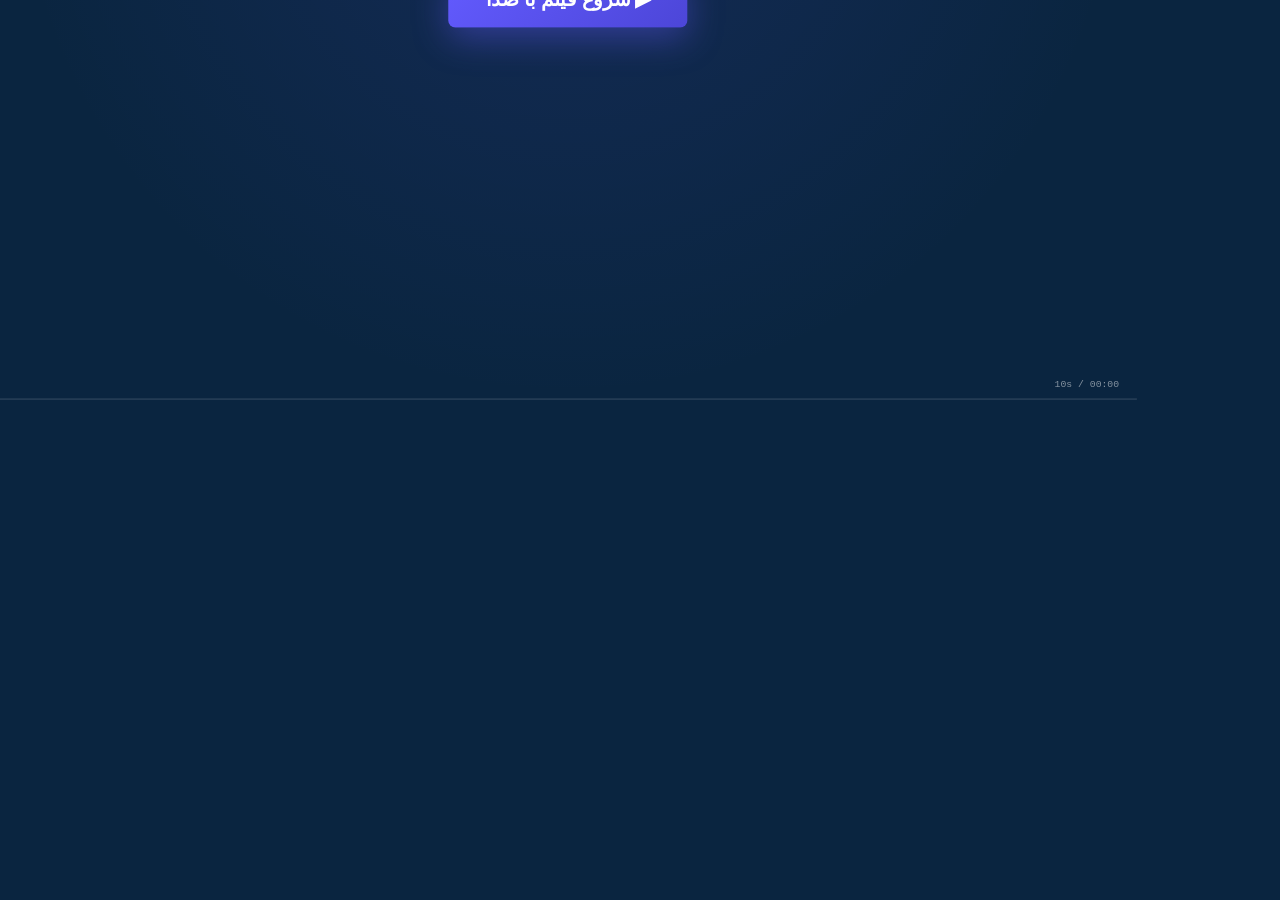
==== commit 59b14f94: "feat(release): v2.4.0 - Story-driven motion graphics engine, neural narration sync, zero-noise audio" ====
--- a/workspace/index.html
+++ b/workspace/index.html
@@ -1,1382 +1,814 @@
 <!DOCTYPE html>
 <html lang="fa" dir="rtl">
-<head><meta http-equiv="Content-Security-Policy" content="default-src 'none'; style-src 'unsafe-inline'; script-src 'unsafe-inline'; img-src data: blob:; font-src data:; media-src data: blob:; connect-src 'none'; base-uri 'none'; form-action 'none'; frame-src 'none'">
+<head><meta http-equiv="Content-Security-Policy" content="default-src 'none'; style-src 'unsafe-inline'; script-src 'unsafe-inline'; img-src data: blob:; font-src data:; media-src 'self' data: blob:; connect-src 'self' data: blob:; base-uri 'none'; form-action 'none'; frame-src 'none'">
 
 <meta charset="UTF-8">
 <meta name="viewport" content="width=device-width, initial-scale=1.0">
-<title>قدرت — Power</title>
+<title>سفر قطره باران</title>
 <style>
-@import url('https://fonts.googleapis.com/css2?family=Vazirmatn:wght@100;300;400;700;900&display=swap');
-
-*, *::before, *::after { margin: 0; padding: 0; box-sizing: border-box; }
-
-:root {
-  --bg: #050508;
-  --gold: #C8A96E;
-  --white: #E8E8F0;
-  --red: #8B1A2E;
-  --blue: #1A3A6E;
-  --accent: #635bff;
-  --beat: 0;
-}
-
-html, body {
-  width: 100%; height: 100%;
-  background: #000;
+* {
+  margin: 0;
+  padding: 0;
+  box-sizing: border-box;
+}
+
+body {
+  width: 100vw;
+  height: 100vh;
   overflow: hidden;
-  font-family: 'Vazirmatn', 'Inter', system-ui, sans-serif;
-}
-
-#viewport {
-  position: fixed;
-  top: 50%; left: 50%;
-  width: 720px; height: 1280px;
+  background: #0a2540;
+  display: flex;
+  align-items: center;
+  justify-content: center;
+  font-family: system-ui, sans-serif;
+}
+
+#stage {
+  position: relative;
+  width: 1440px;
+  height: 900px;
   transform-origin: center center;
-  transform: translate(-50%, -50%) scale(1);
-  background: var(--bg);
   overflow: hidden;
-}
-
-#bg-canvas {
-  position: absolute; inset: 0;
-  width: 100%; height: 100%;
-  z-index: 1;
+  background: radial-gradient(circle at 50% 30%, color-mix(in srgb, #635bff 12%, transparent), transparent 70%);
+}
+
+#canvas {
+  position: absolute;
+  top: 0;
+  left: 0;
+  width: 100%;
+  height: 100%;
+  pointer-events: none;
 }
 
 #scene {
-  position: absolute; inset: 0;
-  z-index: 2;
-  display: flex; align-items: center; justify-content: center;
-}
-
-#svg-layer {
-  position: absolute; inset: 0;
-  z-index: 3;
-  pointer-events: none;
-}
-
-#typo-layer {
-  position: absolute; inset: 0;
-  z-index: 4;
-  display: flex; flex-direction: column;
-  align-items: center; justify-content: center;
-  pointer-events: none;
-}
-
-.beat-el {
-  position: absolute; inset: 0;
-  display: flex; flex-direction: column;
-  align-items: center; justify-content: center;
-  opacity: 0;
-  transition: opacity 0.3s;
+  position: absolute;
+  top: 0;
+  left: 0;
+  width: 100%;
+  height: 100%;
   pointer-events: none;
 }
 
 .typo-mask {
   overflow: hidden;
   display: inline-block;
-  padding: 0.18em 0.12em;
-  margin: -0.18em -0.12em;
+  padding: 0.2em 0.15em;
+  margin: -0.2em -0.15em;
   vertical-align: bottom;
 }
 
 .typo-inner {
   display: inline-block;
   transform: translateY(120%);
-  transition: transform 0.7s cubic-bezier(0.16,1,0.3,1);
-  color: var(--white);
+  opacity: 0;
+}
+
+#kinetic-text {
+  position: absolute;
+  top: 50%;
+  left: 50%;
+  transform: translate(-50%, -50%);
+  font-size: clamp(96px, 10vw, 180px);
   font-weight: 900;
-  line-height: 1.15;
+  color: #ffffff;
+  text-align: center;
   letter-spacing: 0;
-  text-align: center;
-}
-
-.typo-inner.revealed { transform: translateY(0); }
-
-.word-gold { color: var(--gold); }
-.word-red { color: var(--red); }
-.word-blue { color: #4A7ADE; }
-
-/* Progress bar */
+  line-height: 1.3;
+  white-space: nowrap;
+  pointer-events: none;
+  text-shadow: 0 8px 32px rgba(99, 91, 255, 0.6);
+}
+
 #progress-bar {
-  position: absolute; bottom: 0; left: 0;
-  height: 2px; width: 0%;
-  background: var(--gold);
-  z-index: 10;
-  box-shadow: 0 0 8px var(--gold), 0 0 20px var(--gold);
+  position: absolute;
+  bottom: 0;
+  left: 0;
+  width: 100%;
+  height: 2px;
+  background: rgba(255, 255, 255, 0.1);
+  pointer-events: none;
+}
+
+#progress-fill {
+  position: absolute;
+  left: 0;
+  top: 0;
+  height: 100%;
+  width: 0%;
+  background: linear-gradient(90deg, #635bff, #ffffff);
+  box-shadow: 0 0 12px #635bff;
   transition: width 0.05s linear;
 }
-#progress-bar::after {
-  content: '';
-  position: absolute; right: 0; top: 50%;
-  transform: translateY(-50%);
-  width: 6px; height: 6px; border-radius: 50%;
-  background: var(--gold);
-  box-shadow: 0 0 10px var(--gold);
-}
 
 #timer {
-  position: absolute; bottom: 14px; left: 50%;
-  transform: translateX(-50%);
+  position: absolute;
+  bottom: 12px;
+  right: 20px;
   font-family: 'Courier New', monospace;
   font-size: 11px;
-  color: rgba(200,169,110,0.5);
+  color: rgba(255, 255, 255, 0.5);
+  pointer-events: none;
+}
+
+#start-btn {
+  position: absolute;
+  top: 50%;
+  left: 50%;
+  transform: translate(-50%, -50%);
+  padding: 18px 42px;
+  font-size: 22px;
+  font-weight: 700;
+  color: #ffffff;
+  background: linear-gradient(135deg, #635bff, #4c46d8);
+  border: none;
+  border-radius: 8px;
+  cursor: pointer;
+  box-shadow: 0 12px 40px rgba(99, 91, 255, 0.4);
+  transition: all 0.3s cubic-bezier(0.16, 1, 0.3, 1);
+  z-index: 100;
+}
+
+#start-btn:hover {
+  transform: translate(-50%, -50%) scale(1.05);
+  box-shadow: 0 16px 56px rgba(99, 91, 255, 0.6);
+}
+
+#replay-btn {
+  position: absolute;
+  bottom: 20px;
+  left: 20px;
+  width: 40px;
+  height: 40px;
+  background: rgba(255, 255, 255, 0.08);
+  border: 1px solid rgba(255, 255, 255, 0.15);
+  border-radius: 50%;
+  color: #ffffff;
+  font-size: 18px;
+  cursor: pointer;
+  display: none;
+  align-items: center;
+  justify-content: center;
+  transition: all 0.3s;
   z-index: 10;
-  letter-spacing: 0.1em;
-}
-
-#ctrl-btns {
-  position: absolute; bottom: 30px; right: 20px;
-  z-index: 10;
-  display: flex; flex-direction: column; gap: 8px;
-  align-items: flex-end;
-}
-
-.ctrl-btn {
-  background: none; border: none; cursor: pointer;
-  color: rgba(200,169,110,0.6);
-  font-family: 'Vazirmatn', sans-serif;
-  font-size: 13px;
-  padding: 4px 8px;
-  transition: color 0.2s;
-}
-.ctrl-btn:hover { color: var(--gold); }
-
-#start-hud {
-  position: absolute; inset: 0;
-  z-index: 20;
-  display: flex; flex-direction: column;
-  align-items: center; justify-content: center;
-  background: rgba(5,5,8,0.85);
-  backdrop-filter: blur(4px);
-}
-
-#start-hud .hud-title {
-  font-size: 72px; font-weight: 900;
-  color: var(--gold);
-  letter-spacing: 0;
-  margin-bottom: 16px;
-  text-shadow: 0 0 40px rgba(200,169,110,0.6);
-}
-#start-hud .hud-sub {
-  font-size: 18px; color: rgba(232,232,240,0.6);
-  margin-bottom: 48px;
-}
-#start-btn {
-  background: none;
-  border: 1px solid rgba(200,169,110,0.5);
-  color: var(--gold);
-  font-family: 'Vazirmatn', sans-serif;
-  font-size: 18px; font-weight: 700;
-  padding: 16px 48px;
-  cursor: pointer;
-  letter-spacing: 0;
-  transition: all 0.3s;
-  position: relative;
-}
-#start-btn::before {
-  content: '';
-  position: absolute; inset: -1px;
-  background: linear-gradient(135deg, var(--gold), transparent, var(--gold));
-  opacity: 0;
-  transition: opacity 0.3s;
-  z-index: -1;
-}
-#start-btn:hover { 
-  background: rgba(200,169,110,0.1);
-  box-shadow: 0 0 30px rgba(200,169,110,0.3);
-}
-
-/* Subtitle overlay */
-#subtitle {
-  position: absolute;
-  bottom: 60px; left: 40px; right: 40px;
-  z-index: 9;
-  text-align: center;
-  font-size: 16px;
-  font-weight: 400;
-  color: rgba(232,232,240,0.75);
-  line-height: 1.6;
-  letter-spacing: 0;
-  opacity: 0;
-  transition: opacity 0.4s;
-  pointer-events: none;
+}
+
+#replay-btn:hover {
+  background: rgba(255, 255, 255, 0.15);
+  transform: scale(1.1);
 }
 
 @media (prefers-reduced-motion: reduce) {
-  .typo-inner { transition: none; }
-  #start-hud { display: none; }
+  * {
+    animation-duration: 0.01ms !important;
+    transition-duration: 0.01ms !important;
+  }
+}
+
+@keyframes float-up {
+  from { transform: translateY(0) scale(0.3); opacity: 0; }
+  to { transform: translateY(-40px) scale(1); opacity: 1; }
+}
+
+@keyframes fall-down {
+  from { transform: translateY(-200px); opacity: 0; }
+  to { transform: translateY(0); opacity: 1; }
+}
+
+@keyframes ripple-expand {
+  from { transform: scale(0); opacity: 1; }
+  to { transform: scale(3); opacity: 0; }
+}
+
+@keyframes river-flow {
+  from { stroke-dashoffset: 2000; }
+  to { stroke-dashoffset: 0; }
 }
 </style>
+
+<script id="zen-audio-engine">
+window.ZenAudio = (() => {
+  let ctx = null;
+  let hasUserInteracted = false;
+
+  function getContext() {
+    if (!ctx) {
+      const AudioCtx = window.AudioContext || window.webkitAudioContext;
+      if (AudioCtx) ctx = new AudioCtx();
+    }
+    if (ctx && ctx.state === 'suspended') {
+      ctx.resume().catch(() => {});
+    }
+    return ctx;
+  }
+
+  function play(type) {
+    try {
+      const c = getContext();
+      if (!c) return;
+      const now = c.currentTime;
+
+      if (type === 'whoosh') {
+        const osc = c.createOscillator();
+        const gain = c.createGain();
+        const filter = c.createBiquadFilter();
+        osc.type = 'sine';
+        osc.frequency.setValueAtTime(140, now);
+        osc.frequency.exponentialRampToValueAtTime(520, now + 0.1);
+        osc.frequency.exponentialRampToValueAtTime(70, now + 0.3);
+        filter.type = 'lowpass';
+        filter.frequency.setValueAtTime(500, now);
+        filter.frequency.exponentialRampToValueAtTime(1800, now + 0.1);
+        filter.frequency.exponentialRampToValueAtTime(150, now + 0.3);
+        gain.gain.setValueAtTime(0.001, now);
+        gain.gain.linearRampToValueAtTime(0.2, now + 0.06);
+        gain.gain.exponentialRampToValueAtTime(0.001, now + 0.34);
+        osc.connect(filter);
+        filter.connect(gain);
+        gain.connect(c.destination);
+        osc.start(now);
+        osc.stop(now + 0.35);
+      } else if (type === 'punch' || type === 'impact') {
+        const osc = c.createOscillator();
+        const gain = c.createGain();
+        osc.type = 'triangle';
+        osc.frequency.setValueAtTime(130, now);
+        osc.frequency.exponentialRampToValueAtTime(34, now + 0.28);
+        gain.gain.setValueAtTime(0.35, now);
+        gain.gain.exponentialRampToValueAtTime(0.001, now + 0.38);
+        osc.connect(gain);
+        gain.connect(c.destination);
+        osc.start(now);
+        osc.stop(now + 0.4);
+      } else if (type === 'chime' || type === 'success') {
+        [659.25, 987.77, 1318.51].forEach((freq, i) => {
+          const osc = c.createOscillator();
+          const gain = c.createGain();
+          osc.type = 'sine';
+          osc.frequency.setValueAtTime(freq, now + i * 0.06);
+          gain.gain.setValueAtTime(0.001, now + i * 0.06);
+          gain.gain.linearRampToValueAtTime(0.12, now + i * 0.06 + 0.015);
+          gain.gain.exponentialRampToValueAtTime(0.001, now + i * 0.06 + 0.45);
+          osc.connect(gain);
+          gain.connect(c.destination);
+          osc.start(now + i * 0.06);
+          osc.stop(now + i * 0.06 + 0.48);
+        });
+      } else if (type === 'digital' || type === 'blip') {
+        [880, 1174.66, 1760].forEach((freq, i) => {
+          const osc = c.createOscillator();
+          const gain = c.createGain();
+          osc.type = 'sine';
+          osc.frequency.setValueAtTime(freq, now + i * 0.035);
+          gain.gain.setValueAtTime(0.08, now + i * 0.035);
+          gain.gain.exponentialRampToValueAtTime(0.001, now + i * 0.035 + 0.08);
+          osc.connect(gain);
+          gain.connect(c.destination);
+          osc.start(now + i * 0.035);
+          osc.stop(now + i * 0.035 + 0.09);
+        });
+      } else if (type === 'sweep') {
+        const osc = c.createOscillator();
+        const gain = c.createGain();
+        osc.type = 'sine';
+        osc.frequency.setValueAtTime(220, now);
+        osc.frequency.exponentialRampToValueAtTime(880, now + 0.4);
+        gain.gain.setValueAtTime(0.001, now);
+        gain.gain.linearRampToValueAtTime(0.14, now + 0.15);
+        gain.gain.exponentialRampToValueAtTime(0.001, now + 0.45);
+        osc.connect(gain);
+        gain.connect(c.destination);
+        osc.start(now);
+        osc.stop(now + 0.46);
+      } else if (type === 'riser') {
+        const osc = c.createOscillator();
+        const gain = c.createGain();
+        osc.type = 'sawtooth';
+        const filter = c.createBiquadFilter();
+        filter.type = 'lowpass';
+        filter.frequency.setValueAtTime(300, now);
+        filter.frequency.exponentialRampToValueAtTime(2400, now + 0.5);
+        osc.frequency.setValueAtTime(110, now);
+        osc.frequency.exponentialRampToValueAtTime(440, now + 0.5);
+        gain.gain.setValueAtTime(0.02, now);
+        gain.gain.linearRampToValueAtTime(0.12, now + 0.4);
+        gain.gain.exponentialRampToValueAtTime(0.001, now + 0.55);
+        osc.connect(filter);
+        filter.connect(gain);
+        gain.connect(c.destination);
+        osc.start(now);
+        osc.stop(now + 0.56);
+      } else if (type === 'drop') {
+        const osc = c.createOscillator();
+        const gain = c.createGain();
+        osc.type = 'sine';
+        osc.frequency.setValueAtTime(160, now);
+        osc.frequency.exponentialRampToValueAtTime(36, now + 0.6);
+        gain.gain.setValueAtTime(0.3, now);
+        gain.gain.exponentialRampToValueAtTime(0.001, now + 0.65);
+        osc.connect(gain);
+        gain.connect(c.destination);
+        osc.start(now);
+        osc.stop(now + 0.7);
+      }
+    } catch (e) {
+      console.warn('ZenAudio error:', e);
+    }
+  }
+
+  let currentAudio = null;
+  async function speak(text, options = {}) {
+    if (!text || !text.trim()) return;
+    stopSpeech();
+    try {
+      const resp = await fetch('/api/tts', {
+        method: 'POST',
+        headers: { 'Content-Type': 'application/json' },
+        body: JSON.stringify({
+          text: text.trim(),
+          voice: options.voice || null,
+          rate: options.rate || null
+        })
+      });
+      if (resp.ok) {
+        const blob = await resp.blob();
+        const audioUrl = URL.createObjectURL(blob);
+        const audio = new Audio(audioUrl);
+        currentAudio = audio;
+        audio.onended = () => {
+          URL.revokeObjectURL(audioUrl);
+          if (currentAudio === audio) currentAudio = null;
+        };
+        await audio.play();
+        return;
+      }
+    } catch (err) {
+      console.warn('ZenAudio neural TTS fetch failed, trying speechSynthesis fallback:', err);
+    }
+
+    if (window.speechSynthesis) {
+      const u = new SpeechSynthesisUtterance(text.trim());
+      const isFa = /[\u0600-\u06FF]/.test(text);
+      u.lang = isFa ? 'fa-IR' : 'en-US';
+      window.speechSynthesis.speak(u);
+    }
+  }
+
+  function stopSpeech() {
+    if (currentAudio) {
+      currentAudio.pause();
+      currentAudio = null;
+    }
+    if (window.speechSynthesis) {
+      window.speechSynthesis.cancel();
+    }
+  }
+
+  function init() {
+    ['click', 'keydown', 'touchstart'].forEach(evt => {
+      window.addEventListener(evt, () => {
+        hasUserInteracted = true;
+        getContext();
+      }, { once: true, passive: true });
+    });
+
+    document.addEventListener('click', (e) => {
+      hasUserInteracted = true;
+      getContext();
+      const target = e.target.closest('[data-sfx], [data-sfx-type]');
+      if (target) {
+        const sfx = target.getAttribute('data-sfx') || target.getAttribute('data-sfx-type');
+        if (sfx && sfx !== 'none') play(sfx);
+      }
+    }, true);
+
+    document.addEventListener('mouseenter', (e) => {
+      const target = e.target.closest('[data-sfx-trigger="hover"]');
+      if (target) {
+        const sfx = target.getAttribute('data-sfx') || target.getAttribute('data-sfx-type');
+        if (sfx && sfx !== 'none') play(sfx);
+      }
+    }, true);
+
+    // Auto-detect slide activation and play slide transition sound effect
+    const observer = new MutationObserver((mutations) => {
+      if (!hasUserInteracted) return;
+      for (const m of mutations) {
+        if (m.type === 'attributes' && m.attributeName === 'class') {
+          const target = m.target;
+          if (target.classList && target.classList.contains('slide') && target.classList.contains('active')) {
+            const sfx = target.getAttribute('data-sfx') || 'whoosh';
+            if (sfx !== 'none') play(sfx);
+          }
+        }
+      }
+    });
+
+    document.querySelectorAll('.slide, section[id^="s"]').forEach((s) => {
+      observer.observe(s, { attributes: true, attributeFilter: ['class'] });
+    });
+
+    window.addEventListener('message', (e) => {
+      if (!e.data) return;
+      if (e.data.type === 'zd-speak' && e.data.text) {
+        speak(e.data.text, e.data);
+      } else if (e.data.type === 'zd-stop-speech') {
+        stopSpeech();
+      } else if (e.data.type === 'zd-play-sfx' && e.data.sfx) {
+        play(e.data.sfx);
+      }
+    });
+  }
+
+  if (typeof document !== 'undefined') {
+    if (document.readyState === 'loading') {
+      document.addEventListener('DOMContentLoaded', init);
+    } else {
+      init();
+    }
+  }
+
+  return { play, speak, stopSpeech, getContext };
+})();
+</script>
 </head>
 <body>
-<div id="viewport">
-  <canvas id="bg-canvas"></canvas>
-  <div id="svg-layer">
-    <svg id="main-svg" width="720" height="1280" viewBox="0 0 720 1280" style="position:absolute;inset:0;overflow:visible;"></svg>
+
+<div id="stage">
+  <canvas id="canvas"></canvas>
+  <svg id="scene" viewBox="0 0 1440 900" xmlns="http://www.w3.org/2000/svg"></svg>
+  <div id="kinetic-text"></div>
+  
+  <div id="progress-bar">
+    <div id="progress-fill"></div>
   </div>
-  <div id="typo-layer"></div>
-  <div id="progress-bar"></div>
-  <div id="timer">00:00 / 60s</div>
-  <div id="ctrl-btns">
-    <button class="ctrl-btn" id="btn-replay">↺</button>
-    <button class="ctrl-btn" id="btn-sound">♪</button>
-  </div>
-  <div id="subtitle"></div>
-
-  <div id="start-hud">
-    <div class="hud-title">قدرت</div>
-    <div class="hud-sub">علوم سیاسی — ۶۰ ثانیه</div>
-    <button id="start-btn">▶ پخش فیلم + صدا</button>
-  </div>
+  <div id="timer">00:00 / 10s</div>
+  
+  <button id="start-btn">▶ شروع فیلم با صدا</button>
+  <button id="replay-btn">↻</button>
 </div>
 
 <script>
-// ─── RESIZE ───────────────────────────────────────────────────
-const VP = document.getElementById('viewport');
-function resize(){
-  const s = Math.min(window.innerWidth/720, window.innerHeight/1280);
-  VP.style.transform = `translate(-50%,-50%) scale(${s})`;
-}
-resize(); window.addEventListener('resize', resize);
-
-// ─── GLOBALS ──────────────────────────────────────────────────
-const TOTAL = 60;
-let startTime = null, elapsed = 0, paused = false, pauseAt = 0;
-let audioCtx = null, masterGain = null, soundOn = false;
-let animId = null;
-const beatActive = new Set();
-
-// ─── CANVAS SETUP ─────────────────────────────────────────────
-const bgC = document.getElementById('bg-canvas');
-const bgCtx = bgC.getContext('2d');
-bgC.width = 720; bgC.height = 1280;
-
-// Particles
-const PCOUNT = 120;
-const particles = [];
-for(let i=0;i<PCOUNT;i++){
-  particles.push({
-    x: Math.random()*720,
-    y: Math.random()*1280,
-    r: Math.random()*1.5+0.5,
-    vx: (Math.random()-0.5)*0.3,
-    vy: -Math.random()*0.4-0.1,
-    a: Math.random()*0.5+0.1,
-    gold: Math.random()>0.6
-  });
-}
-
-// Foreground particles (beat-triggered)
-let fgParticles = [];
-function spawnBurst(x,y,count,color){
-  for(let i=0;i<count;i++){
-    const a = Math.random()*Math.PI*2;
-    const v = Math.random()*4+1;
-    fgParticles.push({
-      x,y, vx:Math.cos(a)*v, vy:Math.sin(a)*v,
-      r: Math.random()*3+1, life:1, decay: Math.random()*0.02+0.015,
-      color
+const TOTAL = 10;
+const stage = document.getElementById('stage');
+const canvas = document.getElementById('canvas');
+const ctx = canvas.getContext('2d');
+const scene = document.getElementById('scene');
+const kineticText = document.getElementById('kinetic-text');
+const progressFill = document.getElementById('progress-fill');
+const timer = document.getElementById('timer');
+const startBtn = document.getElementById('start-btn');
+const replayBtn = document.getElementById('replay-btn');
+
+canvas.width = 1440;
+canvas.height = 900;
+
+let audioEnabled = false;
+let startTime = null;
+let animationId = null;
+let currentBeat = -1;
+let currentAudio = null;
+
+const audioCache = {};
+const beats = [
+  { time: 0, narr: 'در دل ابر، قطره‌ای جان می‌گیرد', typo: 'تولد' },
+  { time: 3.3, narr: 'می‌افتد، می‌شتابد، زمین را می‌جوید', typo: 'سقوط آزاد' },
+  { time: 6.7, narr: 'با هزاران قطره دیگر یکی می‌شود و رودخانه‌ای می‌سازد', typo: 'رودخانه' }
+];
+
+class Particle {
+  constructor(x, y, vx, vy, size, color) {
+    this.x = x;
+    this.y = y;
+    this.vx = vx;
+    this.vy = vy;
+    this.size = size;
+    this.color = color;
+    this.life = 1;
+  }
+  update(dt) {
+    this.x += this.vx * dt;
+    this.y += this.vy * dt;
+    this.life -= dt * 0.3;
+  }
+  draw(ctx) {
+    if (this.life <= 0) return;
+    ctx.globalAlpha = this.life;
+    ctx.fillStyle = this.color;
+    ctx.beginPath();
+    ctx.arc(this.x, this.y, this.size, 0, Math.PI * 2);
+    ctx.fill();
+    ctx.globalAlpha = 1;
+  }
+}
+
+let particles = [];
+
+function scaleStage() {
+  const vw = window.innerWidth;
+  const vh = window.innerHeight;
+  const scale = Math.min(vw / 1440, vh / 900);
+  stage.style.transform = `translate(-50%, -50%) scale(${scale})`;
+}
+window.addEventListener('resize', scaleStage);
+scaleStage();
+
+async function preloadAllNarration() {
+  for (let i = 0; i < beats.length; i++) {
+    try {
+      const res = await fetch('/api/tts', {
+        method: 'POST',
+        headers: { 'Content-Type': 'application/json' },
+        body: JSON.stringify({
+          text: beats[i].narr,
+          voice: 'fa-IR-DilaraNeural',
+          rate: '1.0'
+        })
+      });
+      if (res.ok) {
+        const blob = await res.blob();
+        audioCache[i] = new Audio(URL.createObjectURL(blob));
+      }
+    } catch (e) {}
+  }
+}
+
+async function playNarrationForBeat(index, fallbackText) {
+  if (!audioEnabled) return;
+  if (currentAudio) {
+    try { currentAudio.pause(); currentAudio.currentTime = 0; } catch (e) {}
+  }
+  if (audioCache[index]) {
+    currentAudio = audioCache[index];
+    currentAudio.currentTime = 0;
+    await currentAudio.play().catch(() => {});
+    return;
+  }
+  try {
+    const res = await fetch('/api/tts', {
+      method: 'POST',
+      headers: { 'Content-Type': 'application/json' },
+      body: JSON.stringify({ text: fallbackText, voice: 'fa-IR-DilaraNeural' })
     });
-  }
-}
-
-// ─── WEB AUDIO ────────────────────────────────────────────────
-function initAudio(){
-  if(audioCtx) return;
-  audioCtx = new (window.AudioContext||window.webkitAudioContext)();
-  masterGain = audioCtx.createGain();
-  masterGain.gain.value = 0.7;
-  masterGain.connect(audioCtx.destination);
-
-  // Ambient drone pad
-  const drones = [73.4,110,174.6,261.6];
-  drones.forEach((freq,i)=>{
-    const osc = audioCtx.createOscillator();
-    const g = audioCtx.createGain();
-    const lp = audioCtx.createBiquadFilter();
-    osc.type = i<2 ? 'sawtooth' : 'sine';
-    osc.frequency.value = freq;
-    // LFO
-    const lfo = audioCtx.createOscillator();
-    const lfoG = audioCtx.createGain();
-    lfo.frequency.value = 0.1+i*0.07;
-    lfoG.gain.value = 2;
-    lfo.connect(lfoG); lfoG.connect(osc.frequency);
-    lfo.start();
-    lp.type='lowpass'; lp.frequency.value = 320;
-    g.gain.value = 0.055;
-    osc.connect(lp); lp.connect(g); g.connect(masterGain);
-    osc.start();
-  });
-}
-
-function playImpact(){
-  if(!audioCtx) return;
-  const t = audioCtx.currentTime;
-  // Sub-bass
-  const osc = audioCtx.createOscillator();
-  const g = audioCtx.createGain();
-  const lp = audioCtx.createBiquadFilter();
-  osc.type = 'sine';
-  osc.frequency.setValueAtTime(90,t);
-  osc.frequency.exponentialRampToValueAtTime(32,t+0.8);
-  lp.type='lowpass'; lp.frequency.value=140;
-  g.gain.setValueAtTime(0.001,t);
-  g.gain.linearRampToValueAtTime(0.4,t+0.015);
-  g.gain.exponentialRampToValueAtTime(0.001,t+0.9);
-  osc.connect(lp); lp.connect(g); g.connect(masterGain);
-  osc.start(t); osc.stop(t+1);
-}
-
-function playChime(freq=659){
-  if(!audioCtx) return;
-  const t = audioCtx.currentTime;
-  [freq, freq*1.5].forEach((f,i)=>{
-    const osc = audioCtx.createOscillator();
-    const g = audioCtx.createGain();
-    const bp = audioCtx.createBiquadFilter();
-    osc.type='sine'; osc.frequency.value=f;
-    bp.type='bandpass'; bp.frequency.value=f; bp.Q.value=4;
-    g.gain.setValueAtTime(0.001,t);
-    g.gain.linearRampToValueAtTime(0.18-i*0.06,t+0.005);
-    g.gain.exponentialRampToValueAtTime(0.001,t+0.35);
-    osc.connect(bp); bp.connect(g); g.connect(masterGain);
-    osc.start(t+i*0.03); osc.stop(t+0.5);
-  });
-}
-
-function playWhoosh(){
-  if(!audioCtx) return;
-  const t = audioCtx.currentTime;
-  // Noise via many detuned oscs
-  for(let i=0;i<6;i++){
-    const osc = audioCtx.createOscillator();
-    const g = audioCtx.createGain();
-    const lp = audioCtx.createBiquadFilter();
-    osc.type='sawtooth';
-    osc.frequency.setValueAtTime(180+i*40,t);
-    osc.frequency.linearRampToValueAtTime(900+i*60,t+0.3);
-    osc.frequency.linearRampToValueAtTime(100,t+0.7);
-    lp.type='lowpass';
-    lp.frequency.setValueAtTime(200,t);
-    lp.frequency.linearRampToValueAtTime(1400,t+0.3);
-    lp.frequency.linearRampToValueAtTime(120,t+0.7);
-    g.gain.setValueAtTime(0.001,t);
-    g.gain.linearRampToValueAtTime(0.04,t+0.15);
-    g.gain.exponentialRampToValueAtTime(0.001,t+0.75);
-    osc.connect(lp); lp.connect(g); g.connect(masterGain);
-    osc.start(t); osc.stop(t+0.8);
-  }
-}
-
-// ─── WEB SPEECH TTS ───────────────────────────────────────────
-let ttsUtterance = null;
-function startTTS(){
-  if(!window.speechSynthesis) return;
-  window.speechSynthesis.cancel();
-  ttsUtterance = new SpeechSynthesisUtterance("در سال ۲۰۲۶، علوم سیاسی دیگر تنها به تحلیل متون کهن یا ساختار سنتی دولت‌ها محدود نمی‌شود. جهان امروز، صحنه پیوند عمیق قدرت، داده و فناوری است. جایی که هوش مصنوعی مولد، دیپلماسی الگوریتمی و جریان‌های پیچیده اطلاعات، سرنوشت ژئوپلیتیک را رقم می‌زنند. یک پژوهشگر سیاسی در سال ۲۰۲۶، همان‌قدر که نیازمند درک نظریه‌های موازنه قدرت است، باید سازوکار جنگ شناختی، حکمرانی سایبری و تأثیر هوش مصنوعی بر اراده رأی‌دهندگان را بشناسد. در این دوران پرشتاب، دموکراسی بیش از هر زمان دیگری با چالش شفافیت الگوریتم‌ها و حفظ هویت انسانی روبه‌روست. علوم سیاسی در سال ۲۰۲۶، قطب‌نمایی است برای عبور از آشفتگی داده‌ها؛ دانشی که به ما یادآوری می‌کند در میان نبردهای نامرئی سایبری، هدف نهایی قدرت همچنان باید عدالت، صلح و انسان باشد.");
-  ttsUtterance.lang = "fa-IR";
-  ttsUtterance.rate = 0.9;
-  ttsUtterance.pitch = 1.0;
-  window.speechSynthesis.speak(ttsUtterance);
-}
-
-// ─── SVG LAYER ────────────────────────────────────────────────
-const svg = document.getElementById('main-svg');
-let svgContent = '';
-
-function setSVG(html){ svg.innerHTML = html; }
-function clearSVG(){ svg.innerHTML = ''; }
-
-// ─── TYPO LAYER ───────────────────────────────────────────────
-const typoLayer = document.getElementById('typo-layer');
-
-function showTypo(lines, sizes, colors, delays, yOffset=0){
-  typoLayer.innerHTML = '';
-  const wrap = document.createElement('div');
-  wrap.style.cssText = `display:flex;flex-direction:column;align-items:center;gap:8px;transform:translateY(${yOffset}px);`;
-  lines.forEach((text,i)=>{
-    const mask = document.createElement('div');
-    mask.className = 'typo-mask';
-    const inner = document.createElement('div');
-    inner.className = 'typo-inner';
-    inner.textContent = text;
-    inner.style.fontSize = sizes[i]||'96px';
-    inner.style.color = colors[i]||'var(--white)';
-    inner.style.letterSpacing = '0';
-    inner.style.lineHeight = '1.15';
-    mask.appendChild(inner);
-    wrap.appendChild(mask);
-    setTimeout(()=>inner.classList.add('revealed'), (delays[i]||0)*1000);
-  });
-  typoLayer.appendChild(wrap);
-}
-
-function clearTypo(){ typoLayer.innerHTML = ''; }
-
-// subtitle helper
-const subEl = document.getElementById('subtitle');
-let subTimer = null;
-function showSub(text, dur=3500){
-  clearTimeout(subTimer);
-  subEl.textContent = text;
-  subEl.style.opacity = '1';
-  subTimer = setTimeout(()=>{ subEl.style.opacity='0'; }, dur);
-}
-
-// ─── BEAT DEFINITIONS ─────────────────────────────────────────
-// Each beat: {start, end, enter, exit}
-const BEATS = [
-  { id:1, start:0,   end:4   },
-  { id:2, start:4,   end:8   },
-  { id:3, start:8,   end:12  },
-  { id:4, start:12,  end:16  },
-  { id:5, start:16,  end:20  },
-  { id:6, start:20,  end:24  },
-  { id:7, start:24,  end:28  },
-  { id:8, start:28,  end:32  },
-  { id:9, start:32,  end:36  },
-  { id:10, start:36, end:40  },
-  { id:11, start:40, end:44  },
-  { id:12, start:44, end:48  },
-  { id:13, start:48, end:52  },
-  { id:14, start:52, end:56  },
-  { id:15, start:56, end:60  },
-];
-
-// ─── BEAT ENTER FUNCTIONS ─────────────────────────────────────
-
-function beat1_enter(){
-  playImpact();
-  // Big Bang: concentric rings exploding SVG
-  setSVG(`
+    if (res.ok) {
+      const blob = await res.blob();
+      currentAudio = new Audio(URL.createObjectURL(blob));
+      await currentAudio.play().catch(() => {});
+      return;
+    }
+  } catch (e) {}
+  if (window.speechSynthesis) {
+    window.speechSynthesis.cancel();
+    const u = new SpeechSynthesisUtterance(fallbackText);
+    u.lang = 'fa-IR';
+    window.speechSynthesis.speak(u);
+  }
+}
+
+function setKineticText(text) {
+  kineticText.innerHTML = `<span class="typo-mask"><span class="typo-inner">${text}</span></span>`;
+  const inner = kineticText.querySelector('.typo-inner');
+  setTimeout(() => {
+    inner.style.transition = 'transform 0.8s cubic-bezier(0.16, 1, 0.3, 1), opacity 0.8s cubic-bezier(0.16, 1, 0.3, 1)';
+    inner.style.transform = 'translateY(0%)';
+    inner.style.opacity = '1';
+  }, 50);
+}
+
+function clearScene() {
+  scene.innerHTML = '';
+}
+
+function renderBeat0() {
+  clearScene();
+  particles = [];
+  for (let i = 0; i < 120; i++) {
+    particles.push(new Particle(
+      Math.random() * 1440,
+      Math.random() * 900,
+      (Math.random() - 0.5) * 20,
+      (Math.random() - 0.5) * 20,
+      Math.random() * 3 + 1,
+      'rgba(200, 220, 255, 0.6)'
+    ));
+  }
+  
+  const cloud = document.createElementNS('http://www.w3.org/2000/svg', 'g');
+  cloud.innerHTML = `
+    <ellipse cx="720" cy="300" rx="280" ry="140" fill="rgba(150, 170, 200, 0.4)" opacity="0">
+      <animate attributeName="opacity" from="0" to="0.8" dur="1.2s" fill="freeze"/>
+      <animate attributeName="ry" from="100" to="140" dur="1.5s" fill="freeze"/>
+    </ellipse>
+    <ellipse cx="600" cy="320" rx="200" ry="100" fill="rgba(160, 180, 210, 0.5)" opacity="0">
+      <animate attributeName="opacity" from="0" to="0.7" dur="1.4s" fill="freeze"/>
+    </ellipse>
+    <ellipse cx="840" cy="320" rx="200" ry="100" fill="rgba(160, 180, 210, 0.5)" opacity="0">
+      <animate attributeName="opacity" from="0" to="0.7" dur="1.4s" fill="freeze"/>
+    </ellipse>
+    <circle cx="720" cy="380" r="18" fill="#8fb9ff" opacity="0">
+      <animate attributeName="opacity" from="0" to="1" dur="1s" begin="0.8s" fill="freeze"/>
+      <animate attributeName="r" from="8" to="18" dur="1s" begin="0.8s" fill="freeze"/>
+    </circle>
+  `;
+  scene.appendChild(cloud);
+  setKineticText('تولد');
+}
+
+function renderBeat1() {
+  clearScene();
+  particles = [];
+  
+  const drop = document.createElementNS('http://www.w3.org/2000/svg', 'g');
+  drop.innerHTML = `
     <defs>
-      <radialGradient id="rg1" cx="50%" cy="50%" r="50%">
-        <stop offset="0%" stop-color="#C8A96E" stop-opacity="0.8"/>
-        <stop offset="100%" stop-color="#C8A96E" stop-opacity="0"/>
-      </radialGradient>
-      <filter id="glow1"><feGaussianBlur stdDeviation="3" result="blur"/>
-        <feMerge><feMergeNode in="blur"/><feMergeNode in="SourceGraphic"/></feMerge></filter>
+      <linearGradient id="dropGrad" x1="0%" y1="0%" x2="0%" y2="100%">
+        <stop offset="0%" style="stop-color:#a0d5ff;stop-opacity:1" />
+        <stop offset="100%" style="stop-color:#3b8ed6;stop-opacity:1" />
+      </linearGradient>
+      <filter id="blur">
+        <feGaussianBlur in="SourceGraphic" stdDeviation="2" />
+      </filter>
     </defs>
-    <g transform="translate(360,560)" filter="url(#glow1)">
-      ${[0,1,2,3,4,5].map(i=>`
-        <circle r="${30+i*60}" fill="none" stroke="#C8A96E"
-          stroke-width="${2.5-i*0.3}"
-          stroke-dasharray="${(30+i*60)*2*Math.PI} ${(30+i*60)*2*Math.PI}"
-          stroke-dashoffset="${(30+i*60)*2*Math.PI}"
-          opacity="${0.8-i*0.12}">
-          <animate attributeName="stroke-dashoffset" from="${(30+i*60)*2*Math.PI}" to="0"
-            dur="${0.6+i*0.15}s" begin="${i*0.1}s" fill="freeze" calcMode="spline"
-            keySplines="0.16 1 0.3 1"/>
-          <animate attributeName="opacity" from="${0.8-i*0.12}" to="${0.1+i*0.02}"
-            dur="2s" begin="${0.6+i*0.15}s" fill="freeze"/>
-        </circle>`).join('')}
-      <circle r="4" fill="#E8E8F0">
-        <animate attributeName="r" values="4;20;4" dur="1s" repeatCount="1"/>
-        <animate attributeName="opacity" values="1;0.3;1" dur="1s" repeatCount="1"/>
-      </circle>
-    </g>
-    <radialGradient id="amb1" cx="50%" cy="44%" r="40%">
-      <stop offset="0%" stop-color="#C8A96E" stop-opacity="0.12"/>
-      <stop offset="100%" stop-color="#C8A96E" stop-opacity="0"/>
-    </radialGradient>
-    <rect width="720" height="1280" fill="url(#amb1)"/>
-  `);
-  showTypo(['قدرت'], ['160px'], ['#C8A96E'], [0.4], -80);
-  showSub('در آغاز، قدرت بود');
-  spawnBurst(360,560,60,'#C8A96E');
-}
-
-function beat2_enter(){
-  playWhoosh();
-  // Triangle of power: 3 forces
-  const pts = [[360,380],[180,700],[540,700]];
-  const labels = ['مردم','نخبه','نهاد'];
-  setSVG(`
-    <defs><filter id="glow2"><feGaussianBlur stdDeviation="4"/>
-      <feMerge><feMergeNode/><feMergeNode in="SourceGraphic"/></feMerge></filter></defs>
-    <g filter="url(#glow2)">
-      ${pts.map((p,i)=>{
-        const next = pts[(i+1)%3];
-        const len = Math.hypot(next[0]-p[0],next[1]-p[1]);
-        return `<line x1="${p[0]}" y1="${p[1]}" x2="${next[0]}" y2="${next[1]}"
-          stroke="#C8A96E" stroke-width="2"
-          stroke-dasharray="${len} ${len}" stroke-dashoffset="${len}">
-          <animate attributeName="stroke-dashoffset" from="${len}" to="0"
-            dur="0.8s" begin="${i*0.25}s" fill="freeze" calcMode="spline"
-            keySplines="0.16 1 0.3 1"/>
-        </line>
-        <circle cx="${p[0]}" cy="${p[1]}" r="6" fill="#C8A96E" opacity="0">
-          <animate attributeName="opacity" from="0" to="1" dur="0.3s"
-            begin="${i*0.25+0.7}s" fill="freeze"/>
-          <animate attributeName="r" values="6;14;6" dur="1.2s"
-            begin="${i*0.25+0.7}s" repeatCount="indefinite"/>
-        </circle>
-        <text x="${p[0]+(i===0?0:i===1?-30:30)}" y="${p[1]+(i===0?-24:20)}"
-          fill="#C8A96E" font-size="20" font-family="Vazirmatn,sans-serif"
-          text-anchor="middle" opacity="0" font-weight="700">
-          ${labels[i]}
-          <animate attributeName="opacity" from="0" to="0.8" dur="0.4s"
-            begin="${i*0.25+0.8}s" fill="freeze"/>
-        </text>`;
-      }).join('')}
-    </g>
-    <radialGradient id="ambT" cx="50%" cy="50%" r="35%">
-      <stop offset="0%" stop-color="#1A3A6E" stop-opacity="0.2"/>
-      <stop offset="100%" stop-color="#1A3A6E" stop-opacity="0"/>
-    </radialGradient>
-    <rect width="720" height="1280" fill="url(#ambT)"/>
-  `);
-  showTypo(['کی حکم','می‌راند؟'],['100px','100px'],['#E8E8F0','#C8A96E'],[0.2,0.45], -200);
-  showSub('تثلیث قدرت: مردم، نخبه، نهاد');
-  spawnBurst(360,540,40,'#1A3A6E');
-}
-
-function beat3_enter(){
-  playChime(659);
-  // Gears / State Machine
-  setSVG(`
+    <ellipse cx="720" cy="-100" rx="22" ry="36" fill="url(#dropGrad)" opacity="0.9">
+      <animate attributeName="cy" from="-100" to="750" dur="2.5s" fill="freeze"/>
+      <animate attributeName="ry" from="36" to="44" dur="2.5s" fill="freeze"/>
+    </ellipse>
+    <line x1="720" y1="-80" x2="720" y2="-200" stroke="#6db3ff" stroke-width="3" opacity="0.6" filter="url(#blur)">
+      <animate attributeName="y1" from="-80" to="730" dur="2.5s" fill="freeze"/>
+      <animate attributeName="y2" from="-200" to="610" dur="2.5s" fill="freeze"/>
+    </line>
+  `;
+  scene.appendChild(drop);
+  
+  for (let i = 0; i < 40; i++) {
+    setTimeout(() => {
+      particles.push(new Particle(
+        720 + (Math.random() - 0.5) * 60,
+        Math.random() * 400 + 200,
+        (Math.random() - 0.5) * 40,
+        Math.random() * 100 + 50,
+        Math.random() * 2 + 1,
+        'rgba(180, 220, 255, 0.5)'
+      ));
+    }, i * 50);
+  }
+  
+  setKineticText('سقوط آزاد');
+}
+
+function renderBeat2() {
+  clearScene();
+  particles = [];
+  
+  const river = document.createElementNS('http://www.w3.org/2000/svg', 'g');
+  river.innerHTML = `
     <defs>
-      <filter id="glow3"><feGaussianBlur stdDeviation="3"/>
-        <feMerge><feMergeNode/><feMergeNode in="SourceGraphic"/></feMerge></filter>
+      <linearGradient id="riverGrad" x1="0%" y1="50%" x2="100%" y2="50%">
+        <stop offset="0%" style="stop-color:#2a6fa0;stop-opacity:1" />
+        <stop offset="50%" style="stop-color:#4fa8d6;stop-opacity:1" />
+        <stop offset="100%" style="stop-color:#2a6fa0;stop-opacity:1" />
+      </linearGradient>
+      <filter id="glow">
+        <feGaussianBlur stdDeviation="4" result="coloredBlur"/>
+        <feMerge>
+          <feMergeNode in="coloredBlur"/>
+          <feMergeNode in="SourceGraphic"/>
+        </feMerge>
+      </filter>
     </defs>
-    <g transform="translate(360,580)" filter="url(#glow3)">
-      <!-- Central gear -->
-      <g><animateTransform attributeName="transform" type="rotate" from="0" to="360" dur="8s" repeatCount="indefinite"/>
-        ${buildGear(0,0,80,16,'#1A3A6E','#4A7ADE',3)}</g>
-      <!-- Satellite gear L -->
-      <g transform="translate(-150,0)">
-        <animateTransform attributeName="transform" type="rotate" from="360" to="0" dur="4s" additive="sum" repeatCount="indefinite"/>
-        ${buildGear(0,0,45,12,'#C8A96E','#E8C88E',2)}</g>
-      <!-- Satellite gear R -->
-      <g transform="translate(150,0)">
-        <animateTransform attributeName="transform" type="rotate" from="360" to="0" dur="4s" additive="sum" repeatCount="indefinite"/>
-        ${buildGear(0,0,45,12,'#C8A96E','#E8C88E',2)}</g>
-      <!-- Satellite gear top -->
-      <g transform="translate(0,-130)">
-        <animateTransform attributeName="transform" type="rotate" from="0" to="360" dur="5.3s" additive="sum" repeatCount="indefinite"/>
-        ${buildGear(0,0,35,10,'#8B1A2E','#BF3A5E',2)}</g>
-      <!-- Connection lines -->
-      <line x1="0" y1="0" x2="-150" y2="0" stroke="#C8A96E" stroke-width="1" stroke-dasharray="4,4" opacity="0.5">
-        <animate attributeName="stroke-dashoffset" from="0" to="-40" dur="1s" repeatCount="indefinite"/>
-      </line>
-      <line x1="0" y1="0" x2="150" y2="0" stroke="#C8A96E" stroke-width="1" stroke-dasharray="4,4" opacity="0.5">
-        <animate attributeName="stroke-dashoffset" from="0" to="40" dur="1s" repeatCount="indefinite"/>
-      </line>
-      <line x1="0" y1="0" x2="0" y2="-130" stroke="#8B1A2E" stroke-width="1" stroke-dasharray="4,4" opacity="0.5">
-        <animate attributeName="stroke-dashoffset" from="0" to="-40" dur="1s" repeatCount="indefinite"/>
-      </line>
-    </g>
-  `);
-  showTypo(['دولت','نهاد','قانون'],['110px','90px','80px'],['#4A7ADE','#C8A96E','#E8E8F0'],[0.1,0.3,0.5],80);
-  showSub('چرخ‌های ماشین دولت');
-}
-
-function buildGear(cx,cy,r,teeth,fill,stroke,sw){
-  let d = '';
-  const ri = r*0.75;
-  const step = (Math.PI*2)/teeth;
-  for(let i=0;i<teeth;i++){
-    const a = i*step - Math.PI/2;
-    const a1 = a-step*0.3, a2=a-step*0.1, a3=a+step*0.1, a4=a+step*0.3;
-    d += `M${cx+Math.cos(a1)*ri} ${cy+Math.sin(a1)*ri}
-          L${cx+Math.cos(a2)*r} ${cy+Math.sin(a2)*r}
-          L${cx+Math.cos(a3)*r} ${cy+Math.sin(a3)*r}
-          L${cx+Math.cos(a4)*ri} ${cy+Math.sin(a4)*ri} `;
-  }
-  return `<circle cx="${cx}" cy="${cy}" r="${ri}" fill="${fill}" stroke="${stroke}" stroke-width="${sw}"/>
-          <path d="${d}" fill="${fill}" stroke="${stroke}" stroke-width="${sw}" stroke-linejoin="round"/>
-          <circle cx="${cx}" cy="${cy}" r="${r*0.2}" fill="${stroke}" opacity="0.8"/>`;
-}
-
-function beat4_enter(){
-  playImpact(); playChime(987);
-  // Ideology collision: two sine waves
-  setSVG(`
-    <defs>
-      <filter id="glow4"><feGaussianBlur stdDeviation="5"/>
-        <feMerge><feMergeNode/><feMergeNode in="SourceGraphic"/></feMerge></filter>
-      <radialGradient id="expG" cx="50%" cy="50%" r="50%">
-        <stop offset="0%" stop-color="#E8E8F0" stop-opacity="0.9"/>
-        <stop offset="60%" stop-color="#C8A96E" stop-opacity="0.3"/>
-        <stop offset="100%" stop-color="#C8A96E" stop-opacity="0"/>
-      </radialGradient>
-    </defs>
-    <g filter="url(#glow4)">
-      <path id="waveL" fill="none" stroke="#8B1A2E" stroke-width="3" opacity="0.9"/>
-      <path id="waveR" fill="none" stroke="#1A3A6E" stroke-width="3" opacity="0.9"/>
-    </g>
-    <circle cx="360" cy="640" r="0" fill="url(#expG)" opacity="0.8" id="expCirc">
-      <animate attributeName="r" values="0;0;200;0" dur="4s" begin="0s" fill="freeze" calcMode="spline"
-        keyTimes="0;0.4;0.65;1" keySplines="0.16 1 0.3 1;0.16 1 0.3 1;0.7 0 0.84 0"/>
-      <animate attributeName="opacity" values="0;0;0.8;0" dur="4s" begin="0s" fill="freeze"
-        keyTimes="0;0.4;0.65;1"/>
+    <path d="M 0,500 Q 360,480 720,500 T 1440,500 L 1440,900 L 0,900 Z" fill="url(#riverGrad)" opacity="0">
+      <animate attributeName="opacity" from="0" to="0.85" dur="1.2s" fill="freeze"/>
+    </path>
+    <circle cx="720" cy="500" r="0" fill="none" stroke="#6db3ff" stroke-width="3" opacity="0.8">
+      <animate attributeName="r" from="0" to="200" dur="1.5s" fill="freeze"/>
+      <animate attributeName="opacity" from="0.8" to="0" dur="1.5s" fill="freeze"/>
     </circle>
-  `);
-  // Animate waves via JS on RAF
-  showTypo(['ایدئولوژی'],['130px'],['#E8E8F0'],[0.5], 100);
-  showSub('چپ در برابر راست — تصادم ایدئولوژی');
-  spawnBurst(360,640,100,'#E8E8F0');
-}
-
-let wavePhase = 0;
-function updateWaves(t){
-  const wL = document.getElementById('waveL');
-  const wR = document.getElementById('waveR');
-  if(!wL||!wR) return;
-  const progress = Math.min((t-12)/4,1);
-  // Left wave travels right
-  let dL='', dR='';
-  for(let x=0;x<=360;x+=4){
-    const fx = x*progress;
-    const y = 640 + Math.sin((fx/60+wavePhase)*Math.PI*2)*80*Math.sin(Math.min(fx/180,1)*Math.PI);
-    if(x===0) dL+=`M${fx} ${y}`; else dL+=`L${fx} ${y}`;
-  }
-  for(let x=720;x>=360;x-=4){
-    const fx = (720-x)*progress;
-    const y = 640 + Math.sin((-fx/60+wavePhase)*Math.PI*2)*80*Math.sin(Math.min(fx/180,1)*Math.PI);
-    if(x===720) dR+=`M${720-fx} ${y}`; else dR+=`L${720-fx} ${y}`;
-  }
-  wL.setAttribute('d',dL);
-  wR.setAttribute('d',dR);
-}
-
-function beat5_enter(){
-  playWhoosh();
-  // People / Boids spiral
-  setSVG(`
-    <defs>
-      <radialGradient id="pplG" cx="50%" cy="50%" r="50%">
-        <stop offset="0%" stop-color="#C8A96E" stop-opacity="0.15"/>
-        <stop offset="100%" stop-color="#C8A96E" stop-opacity="0"/>
-      </radialGradient>
-    </defs>
-    <rect width="720" height="1280" fill="url(#pplG)"/>
-    <canvas id="boids-canvas" width="720" height="1280" style="position:absolute;inset:0;opacity:0.95"/>
-  `);
-  // Canvas boids is handled in RAF
-  showTypo(['مردم'],['180px'],['#C8A96E'],[0.3], -200);
-  showSub('اراده عمومی — نیروی جمعی');
-  initBoidsCanvas();
-}
-
-// Simple boids
-let boids = [];
-let boidsActive = false;
-let boidsPhase = 0; // 0=scatter 1=spiral
-function initBoidsCanvas(){
-  boidsActive = true;
-  boidsPhase = 0;
-  boids = [];
-  for(let i=0;i<300;i++){
-    boids.push({
-      x:Math.random()*720, y:Math.random()*1280,
-      vx:(Math.random()-0.5)*2, vy:(Math.random()-0.5)*2
-    });
-  }
-}
-
-function updateBoids(t){
-  if(!boidsActive) return;
-  const canvas = document.getElementById('boids-canvas');
-  if(!canvas) { boidsActive=false; return; }
-  const ctx2 = canvas.getContext('2d');
-  ctx2.clearRect(0,0,720,1280);
-  const phase = t - 16;
-  boidsPhase = phase < 2 ? 0 : 1;
-  boids.forEach(b=>{
-    if(boidsPhase===1){
-      // Attract to center spiral
-      const dx=360-b.x, dy=640-b.y;
-      const dist=Math.hypot(dx,dy)+1;
-      b.vx += dx/dist*0.3;
-      b.vy += dy/dist*0.3;
-      // tangential swirl
-      b.vx += -dy/dist*0.1;
-      b.vy += dx/dist*0.1;
+    <circle cx="720" cy="500" r="0" fill="none" stroke="#6db3ff" stroke-width="2" opacity="0.6">
+      <animate attributeName="r" from="0" to="300" dur="2s" begin="0.3s" fill="freeze"/>
+      <animate attributeName="opacity" from="0.6" to="0" dur="2s" begin="0.3s" fill="freeze"/>
+    </circle>
+    <path d="M 200,500 Q 400,490 600,500 T 1000,500" fill="none" stroke="#8fd4ff" stroke-width="4" opacity="0.7" filter="url(#glow)" stroke-dasharray="2000" stroke-dashoffset="2000">
+      <animate attributeName="stroke-dashoffset" from="2000" to="0" dur="2.5s" fill="freeze"/>
+    </path>
+    <path d="M 300,550 Q 500,540 700,550 T 1100,550" fill="none" stroke="#6db3ff" stroke-width="3" opacity="0.5" stroke-dasharray="2000" stroke-dashoffset="2000">
+      <animate attributeName="stroke-dashoffset" from="2000" to="0" dur="3s" begin="0.2s" fill="freeze"/>
+    </path>
+  `;
+  scene.appendChild(river);
+  
+  for (let i = 0; i < 60; i++) {
+    setTimeout(() => {
+      particles.push(new Particle(
+        Math.random() * 1440,
+        Math.random() * 200 + 450,
+        (Math.random() - 0.5) * 80,
+        (Math.random() - 0.5) * 30,
+        Math.random() * 3 + 1,
+        'rgba(140, 210, 255, 0.7)'
+      ));
+    }, i * 40);
+  }
+  
+  setKineticText('رودخانه');
+}
+
+function drawAmbient(elapsed) {
+  ctx.fillStyle = 'rgba(10, 37, 64, 0.15)';
+  ctx.fillRect(0, 0, 1440, 900);
+  
+  const dt = 0.016;
+  for (let i = particles.length - 1; i >= 0; i--) {
+    particles[i].update(dt);
+    particles[i].draw(ctx);
+    if (particles[i].life <= 0) particles.splice(i, 1);
+  }
+  
+  if (currentBeat === 0) {
+    ctx.globalAlpha = 0.3;
+    ctx.fillStyle = `rgba(99, 91, 255, ${0.1 + Math.sin(elapsed * 2) * 0.05})`;
+    ctx.beginPath();
+    ctx.arc(720, 300, 200 + Math.sin(elapsed * 3) * 20, 0, Math.PI * 2);
+    ctx.fill();
+    ctx.globalAlpha = 1;
+  }
+}
+
+function tick(now) {
+  if (!startTime) return;
+  
+  const elapsed = (now - startTime) / 1000;
+  
+  drawAmbient(elapsed);
+  
+  progressFill.style.width = `${Math.min(elapsed / TOTAL * 100, 100)}%`;
+  timer.textContent = `${Math.floor(elapsed).toString().padStart(2, '0')}:${Math.floor((elapsed % 1) * 100).toString().padStart(2, '0')} / ${TOTAL}s`;
+  
+  for (let i = beats.length - 1; i >= 0; i--) {
+    if (elapsed >= beats[i].time && currentBeat < i) {
+      currentBeat = i;
+      if (i === 0) renderBeat0();
+      else if (i === 1) renderBeat1();
+      else if (i === 2) renderBeat2();
+      playNarrationForBeat(i, beats[i].narr);
+      break;
+    }
+  }
+  
+  if (elapsed >= TOTAL) {
+    setTimeout(() => {
+      restart();
+    }, 2500);
+    return;
+  }
+  
+  animationId = requestAnimationFrame(tick);
+}
+
+function start() {
+  audioEnabled = true;
+  startBtn.style.display = 'none';
+  replayBtn.style.display = 'flex';
+  startTime = performance.now();
+  currentBeat = -1;
+  animationId = requestAnimationFrame(tick);
+}
+
+function restart() {
+  if (currentAudio) {
+    try { currentAudio.pause(); currentAudio.currentTime = 0; } catch (e) {}
+  }
+  if (animationId) cancelAnimationFrame(animationId);
+  clearScene();
+  particles = [];
+  kineticText.innerHTML = '';
+  progressFill.style.width = '0%';
+  timer.textContent = '00:00 / 10s';
+  currentBeat = -1;
+  startTime = performance.now();
+  animationId = requestAnimationFrame(tick);
+}
+
+startBtn.addEventListener('click', start);
+replayBtn.addEventListener('click', restart);
+
+document.addEventListener('keydown', (e) => {
+  if (e.code === 'Space') {
+    e.preventDefault();
+    if (!startTime) start();
+    else if (animationId) {
+      cancelAnimationFrame(animationId);
+      animationId = null;
     } else {
-      b.vx += (Math.random()-0.5)*0.2;
-      b.vy += (Math.random()-0.5)*0.2;
-    }
-    const spd = Math.hypot(b.vx,b.vy);
-    if(spd>3){ b.vx=b.vx/spd*3; b.vy=b.vy/spd*3; }
-    b.x += b.vx; b.y += b.vy;
-    b.x = ((b.x%720)+720)%720;
-    b.y = ((b.y%1280)+1280)%1280;
-    const dist2 = Math.hypot(b.x-360,b.y-640);
-    const alpha = boidsPhase===1 ? Math.max(0,1-dist2/300)*0.8+0.2 : 0.5;
-    ctx2.beginPath();
-    ctx2.arc(b.x,b.y,1.5,0,Math.PI*2);
-    ctx2.fillStyle = `rgba(200,169,110,${alpha})`;
-    ctx2.fill();
-  });
-}
-
-function beat6_enter(){
-  playChime(440);
-  boidsActive = false;
-  // Balance scale SVG
-  setSVG(`
-    <defs>
-      <filter id="glow6"><feGaussianBlur stdDeviation="4"/>
-        <feMerge><feMergeNode/><feMergeNode in="SourceGraphic"/></feMerge></filter>
-    </defs>
-    <g transform="translate(360,520)" filter="url(#glow6)">
-      <!-- Pole -->
-      <line x1="0" y1="-100" x2="0" y2="180" stroke="#C8A96E" stroke-width="3"/>
-      <circle cx="0" cy="-100" r="8" fill="#C8A96E"/>
-      <!-- Beam with rotate animation -->
-      <g id="scaleBeam">
-        <animateTransform attributeName="transform" type="rotate"
-          values="0;-15;8;-10;5;-3;0" dur="4s" repeatCount="indefinite"
-          calcMode="spline" keySplines="0.16 1 0.3 1;0.16 1 0.3 1;0.16 1 0.3 1;0.16 1 0.3 1;0.16 1 0.3 1;0.16 1 0.3 1"/>
-        <line x1="-180" y1="0" x2="180" y2="0" stroke="#C8A96E" stroke-width="2.5"/>
-        <!-- Left pan -->
-        <line x1="-180" y1="0" x2="-180" y2="100" stroke="#C8A96E" stroke-width="1.5"/>
-        <ellipse cx="-180" cy="106" rx="60" ry="12" fill="none" stroke="#8B1A2E" stroke-width="2"/>
-        <!-- Right pan -->
-        <line x1="180" y1="0" x2="180" y2="100" stroke="#C8A96E" stroke-width="1.5"/>
-        <ellipse cx="180" cy="106" rx="60" ry="12" fill="none" stroke="#1A3A6E" stroke-width="2"/>
-      </g>
-      <!-- Incomplete orbit arcs -->
-      ${[0,1,2].map(i=>`
-        <circle cx="0" cy="0" r="${130+i*40}" fill="none" stroke="#C8A96E"
-          stroke-width="1" opacity="${0.3-i*0.08}"
-          stroke-dasharray="${(90+i*15)} ${(170+i*15)}">
-          <animateTransform attributeName="transform" type="rotate"
-            from="0" to="${i%2===0?360:-360}" dur="${8+i*3}s" repeatCount="indefinite"/>
-        </circle>`).join('')}
-    </g>
-  `);
-  showTypo(['آزادی','عدالت'],['110px','110px'],['#C8A96E','#E8E8F0'],[0.2,0.5],-80);
-  showSub('ترازوی قدرت — هیچ‌گاه متعادل نیست');
-}
-
-function beat7_enter(){
-  playImpact();
-  // Spiral of history
-  setSVG(`
-    <defs>
-      <linearGradient id="spiralG" x1="0%" y1="0%" x2="100%" y2="0%">
-        <stop offset="0%" stop-color="#1A3A6E"/>
-        <stop offset="100%" stop-color="#8B1A2E"/>
-      </linearGradient>
-      <filter id="glow7"><feGaussianBlur stdDeviation="3"/>
-        <feMerge><feMergeNode/><feMergeNode in="SourceGraphic"/></feMerge></filter>
-    </defs>
-    <g transform="translate(360,620)" filter="url(#glow7)">
-      <path d="${buildSpiral()}" fill="none" stroke="url(#spiralG)" stroke-width="2.5"
-        stroke-dasharray="2000 2000" stroke-dashoffset="2000">
-        <animate attributeName="stroke-dashoffset" from="2000" to="0" dur="3s" fill="freeze"
-          calcMode="spline" keySplines="0.16 1 0.3 1"/>
-      </path>
-      ${['1789','1917','1979','2011'].map((yr,i)=>{
-        const a = i*Math.PI*1.8 - Math.PI/2;
-        const r = 60+i*55;
-        const x = Math.cos(a)*r, y = Math.sin(a)*r;
-        return `<text x="${x}" y="${y}" fill="#C8A96E" font-size="22"
-          font-family="Vazirmatn,monospace" text-anchor="middle" opacity="0" font-weight="700">
-          ${yr}
-          <animate attributeName="opacity" from="0" to="0.85" dur="0.3s" begin="${0.5+i*0.7}s" fill="freeze"/>
-          <animate attributeName="opacity" from="0.85" to="0.2" dur="1s" begin="${1.5+i*0.7}s" fill="freeze"/>
-        </text>`;
-      }).join('')}
-    </g>
-  `);
-  showTypo(['تاریخ','تکرار'],['120px','140px'],['#E8E8F0','#C8A96E'],[0.2,0.6], -200);
-  showSub('چرخه تاریخ — انقلاب‌ها تکرار می‌شوند');
-}
-
-function buildSpiral(){
-  let d = 'M0,0';
-  const turns = 4, pts = 200;
-  for(let i=1;i<=pts;i++){
-    const t = i/pts;
-    const a = t*turns*Math.PI*2 - Math.PI/2;
-    const r = t*200;
-    d += ` L${Math.cos(a)*r},${Math.sin(a)*r}`;
-  }
-  return d;
-}
-
-function beat8_enter(){
-  playWhoosh(); playChime(523);
-  // Data / Algorithm: waveform lines
-  setSVG(`
-    <defs>
-      <filter id="glow8"><feGaussianBlur stdDeviation="4"/>
-        <feMerge><feMergeNode/><feMergeNode in="SourceGraphic"/></feMerge></filter>
-    </defs>
-    <g filter="url(#glow8)">
-      ${[0,1,2,3,4].map(i=>`
-        <path id="dwave${i}" fill="none"
-          stroke="${['#C8A96E','#4A7ADE','#E8E8F0','#8B1A2E','#C8A96E'][i]}"
-          stroke-width="${1.5-i*0.1}"
-          opacity="${0.9-i*0.1}"/>
-      `).join('')}
-    </g>
-  `);
-  showTypo(['داده','الگوریتم'],['120px','100px'],['#4A7ADE','#C8A96E'],[0.15,0.4],0);
-  showSub('جریان داده — قدرت نامرئی');
-}
-
-let dataWavePhase = 0;
-function updateDataWaves(t){
-  const rel = t - 28;
-  dataWavePhase += 0.04;
-  [0,1,2,3,4].forEach(i=>{
-    const el = document.getElementById(`dwave${i}`);
-    if(!el) return;
-    let d='';
-    const yCtr = 500+i*70;
-    const amp = 40+i*15;
-    const freq = 1.2+i*0.4;
-    for(let x=0;x<=720;x+=6){
-      const y = yCtr + Math.sin((x/120*freq + dataWavePhase + i*0.7)*Math.PI*2)*amp
-               + Math.sin((x/60*freq*0.5 + dataWavePhase*1.3)*Math.PI*2)*amp*0.4;
-      if(x===0) d=`M${x} ${y}`; else d+=`L${x} ${y}`;
-    }
-    el.setAttribute('d',d);
-  });
-}
-
-function beat9_enter(){
-  playChime(330);
-  // AI / Cognitive war: neural net SVG
-  setSVG(`
-    <defs>
-      <filter id="glow9"><feGaussianBlur stdDeviation="5"/>
-        <feMerge><feMergeNode/><feMergeNode in="SourceGraphic"/></feMerge></filter>
-    </defs>
-    <g transform="translate(0,0)" filter="url(#glow9)">
-      ${buildNeuralNet()}
-    </g>
-  `);
-  showTypo(['هوش','مصنوعی'],['130px','130px'],['#4A7ADE','#C8A96E'],[0.1,0.35],-100);
-  showSub('هوش مصنوعی — ابزار قدرت نوین');
-}
-
-function buildNeuralNet(){
-  const layers = [[180,3],[360,5],[540,4],[620,2]];
-  const yBase = 380, gap = 120;
-  let nodes = [];
-  layers.forEach(([x,cnt])=>{
-    for(let i=0;i<cnt;i++){
-      const y = yBase + (i-(cnt-1)/2)*gap;
-      nodes.push({x,y,layer:x});
-    }
-  });
-  let out = '';
-  // Connections
-  const layerXs = [...new Set(layers.map(l=>l[0]))];
-  for(let li=0;li<layerXs.length-1;li++){
-    const from = nodes.filter(n=>n.layer===layerXs[li]);
-    const to = nodes.filter(n=>n.layer===layerXs[li+1]);
-    from.forEach(f=>{
-      to.forEach(t=>{
-        const len = Math.hypot(t.x-f.x,t.y-f.y);
-        out += `<line x1="${f.x}" y1="${f.y}" x2="${t.x}" y2="${t.y}"
-          stroke="#C8A96E" stroke-width="0.8" opacity="0.25"
-          stroke-dasharray="${len} ${len}" stroke-dashoffset="${len}">
-          <animate attributeName="stroke-dashoffset" from="${len}" to="0"
-            dur="${0.6+Math.random()*0.4}s" begin="${Math.random()*0.5}s" fill="freeze"/>
-          <animate attributeName="opacity" values="0.25;0.6;0.25" dur="${1+Math.random()}s"
-            begin="${Math.random()}s" repeatCount="indefinite"/>
-        </line>`;
-      });
-    });
-  }
-  // Nodes
-  nodes.forEach((n,i)=>{
-    out += `<circle cx="${n.x}" cy="${n.y}" r="10" fill="#1A3A6E"
-      stroke="#C8A96E" stroke-width="1.5" opacity="0">
-      <animate attributeName="opacity" from="0" to="0.9" dur="0.3s"
-        begin="${i*0.05}s" fill="freeze"/>
-      <animate attributeName="r" values="10;13;10" dur="${1.2+i%3*0.4}s"
-        begin="${i*0.05}s" repeatCount="indefinite"/>
-    </circle>`;
-  });
-  return out;
-}
-
-function beat10_enter(){
-  playImpact(); playWhoosh();
-  // Geopolitics: globe-like meridians
-  setSVG(`
-    <defs>
-      <filter id="glow10"><feGaussianBlur stdDeviation="4"/>
-        <feMerge><feMergeNode/><feMergeNode in="SourceGraphic"/></feMerge></filter>
-      <radialGradient id="globeG" cx="50%" cy="50%" r="50%">
-        <stop offset="0%" stop-color="#1A3A6E" stop-opacity="0.4"/>
-        <stop offset="100%" stop-color="#1A3A6E" stop-opacity="0"/>
-      </radialGradient>
-    </defs>
-    <g transform="translate(360,580)" filter="url(#glow10)">
-      <circle cx="0" cy="0" r="220" fill="url(#globeG)" stroke="#1A3A6E" stroke-width="1.5"/>
-      ${buildGlobe()}
-      <!-- Laser sweep -->
-      <line x1="-220" y1="0" x2="220" y2="0" stroke="#C8A96E" stroke-width="1" opacity="0.5">
-        <animateTransform attributeName="transform" type="rotate" from="0" to="360"
-          dur="2s" repeatCount="indefinite"/>
-      </line>
-    </g>
-  `);
-  showTypo(['ژئوپلیتیک'],['120px'],['#C8A96E'],[0.3], -200);
-  showSub('ژئوپلیتیک — نقشه قدرت جهانی');
-  spawnBurst(360,580,50,'#4A7ADE');
-}
-
-function buildGlobe(){
-  let out='';
-  // Meridians (vertical ellipses)
-  for(let i=0;i<6;i++){
-    const rx = Math.sin(i*Math.PI/6)*220;
-    out += `<ellipse cx="0" cy="0" rx="${Math.abs(rx)||10}" ry="220"
-      fill="none" stroke="#4A7ADE" stroke-width="1" opacity="0.4">
-      <animate attributeName="opacity" values="0.4;0.7;0.4" dur="${2+i*0.3}s"
-        repeatCount="indefinite"/>
-    </ellipse>`;
-  }
-  // Parallels (horizontal ellipses)
-  for(let i=1;i<4;i++){
-    const ry = i*55 - 110;
-    const rx2 = Math.sqrt(220*220-ry*ry);
-    out += `<ellipse cx="0" cy="${ry}" rx="${rx2}" ry="${rx2*0.25}"
-      fill="none" stroke="#4A7ADE" stroke-width="1" opacity="0.35"/>`;
-  }
-  return out;
-}
-
-function beat11_enter(){
-  playChime(440); playChime(659);
-  // Cyber / digital: binary rain + reticle
-  setSVG(`
-    <defs>
-      <filter id="glow11"><feGaussianBlur stdDeviation="3"/>
-        <feMerge><feMergeNode/><feMergeNode in="SourceGraphic"/></feMerge></filter>
-    </defs>
-    <g filter="url(#glow11)">
-      ${buildReticle(360,580)}
-    </g>
-  `);
-  showTypo(['جنگ','شناختی'],['120px','120px'],['#8B1A2E','#E8E8F0'],[0.2,0.45],-80);
-  showSub('جنگ شناختی — نبرد در اذهان');
-  spawnBurst(360,580,80,'#8B1A2E');
-}
-
-function buildReticle(cx,cy){
-  let out = '';
-  // Outer rings
-  [160,120,80,40].forEach((r,i)=>{
-    out += `<circle cx="${cx}" cy="${cy}" r="${r}" fill="none"
-      stroke="#C8A96E" stroke-width="${1.5-i*0.2}" opacity="${0.6-i*0.1}"
-      stroke-dasharray="${i%2===0?'full':'8,4'}">
-      <animateTransform attributeName="transform" type="rotate"
-        from="${i%2===0?0:360}" to="${i%2===0?360:0}"
-        dur="${3+i*1.5}s" repeatCount="indefinite" additive="sum"
-        calcMode="linear"/>
-    </circle>`;
-  });
-  // Crosshairs
-  out += `<line x1="${cx-180}" y1="${cy}" x2="${cx+180}" y2="${cy}"
-    stroke="#C8A96E" stroke-width="1" opacity="0.5"/>
-  <line x1="${cx}" y1="${cy-180}" x2="${cx}" y2="${cy+180}"
-    stroke="#C8A96E" stroke-width="1" opacity="0.5"/>`;
-  // Tick marks
-  for(let a=0;a<360;a+=10){
-    const rad = a*Math.PI/180;
-    const r1=155, r2=a%30===0?140:150;
-    out += `<line x1="${cx+Math.cos(rad)*r2}" y1="${cy+Math.sin(rad)*r2}"
-      x2="${cx+Math.cos(rad)*r1}" y2="${cy+Math.sin(rad)*r1}"
-      stroke="#C8A96E" stroke-width="${a%30===0?2:1}" opacity="0.7"/>`;
-  }
-  // Center dot
-  out += `<circle cx="${cx}" cy="${cy}" r="6" fill="#C8A96E" opacity="0.9">
-    <animate attributeName="r" values="6;10;6" dur="1s" repeatCount="indefinite"/>
-    <animate attributeName="opacity" values="0.9;0.4;0.9" dur="1s" repeatCount="indefinite"/>
-  </circle>`;
-  return out;
-}
-
-function beat12_enter(){
-  playImpact();
-  // Democracy / Vote: ballot morphing
-  setSVG(`
-    <defs>
-      <filter id="glow12"><feGaussianBlur stdDeviation="3"/>
-        <feMerge><feMergeNode/><feMergeNode in="SourceGraphic"/></feMerge></filter>
-    </defs>
-    <g transform="translate(360,560)" filter="url(#glow12)">
-      <!-- Concentric isometric rings 3D -->
-      ${[0,1,2,3].map(i=>`
-        <g style="transform-origin:0 0;">
-          <animateTransform attributeName="transform" type="rotate"
-            from="${i%2===0?0:360}" to="${i%2===0?360:0}" dur="${5+i*2}s"
-            repeatCount="indefinite"/>
-          <ellipse cx="0" cy="0" rx="${80+i*50}" ry="${(80+i*50)*0.4}"
-            fill="none" stroke="#C8A96E" stroke-width="${2-i*0.3}"
-            stroke-dasharray="${i%2===0?'full':'6,3'}"
-            opacity="${0.8-i*0.15}"/>
-        </g>`).join('')}
-      <!-- Vertical axis -->
-      <line x1="0" y1="-250" x2="0" y2="250" stroke="#C8A96E" stroke-width="1" opacity="0.4"/>
-    </g>
-  `);
-  showTypo(['دموکراسی'],['130px'],['#E8E8F0'],[0.3],-180);
-  showSub('دموکراسی — هنوز ناتمام');
-}
-
-function beat13_enter(){
-  playWhoosh(); playChime(523);
-  // Transparency / algorithm: binary grid
-  setSVG(`
-    <defs>
-      <filter id="glow13"><feGaussianBlur stdDeviation="2"/>
-        <feMerge><feMergeNode/><feMergeNode in="SourceGraphic"/></feMerge></filter>
-    </defs>
-    <g filter="url(#glow13)">
-      ${buildBinaryGrid()}
-    </g>
-    ${buildReticle(360,580)}
-  `);
-  showTypo(['شفافیت','الگوریتم'],['110px','95px'],['#4A7ADE','#C8A96E'],[0.1,0.35],-60);
-  showSub('شفافیت الگوریتم — مطالبه عصر داده');
-}
-
-function buildBinaryGrid(){
-  let out='';
-  const cols=18, rows=30;
-  for(let r=0;r<rows;r++){
-    for(let c=0;c<cols;c++){
-      const x=20+c*38, y=20+r*42;
-      const bit = Math.random()>0.5?'1':'0';
-      const delay = (r*cols+c)*0.003;
-      out += `<text x="${x}" y="${y}" font-size="14"
-        font-family="Courier New,monospace" fill="#4A7ADE"
-        opacity="${Math.random()*0.25+0.03}"
-        style="animation:flicker ${0.5+Math.random()*2}s ${delay}s infinite alternate">
-        ${bit}</text>`;
-    }
-  }
-  return out;
-}
-
-function beat14_enter(){
-  playImpact(); playChime(880);
-  // Max velocity: particle tornado
-  fgParticles = [];
-  for(let i=0;i<200;i++){
-    const a = Math.random()*Math.PI*2;
-    const r = Math.random()*300+50;
-    const speed = Math.random()*3+1;
-    fgParticles.push({
-      x: 360+Math.cos(a)*r, y: 640+Math.sin(a)*r,
-      vx: Math.cos(a+Math.PI/2)*speed,
-      vy: Math.sin(a+Math.PI/2)*speed,
-      r:2, life:1, decay:0.004,
-      color:'#C8A96E', orbital:true,
-      cx:360, cy:640, dist:r, angle:a, angV:speed/r
-    });
-  }
-  setSVG(`
-    <defs>
-      <filter id="glow14"><feGaussianBlur stdDeviation="6"/>
-        <feMerge><feMergeNode/><feMergeNode in="SourceGraphic"/></feMerge></filter>
-    </defs>
-    <g transform="translate(360,640)" filter="url(#glow14)">
-      <circle cx="0" cy="0" r="80" fill="none" stroke="#C8A96E" stroke-width="3">
-        <animate attributeName="r" values="80;100;80" dur="0.5s" repeatCount="indefinite"/>
-        <animate attributeName="opacity" values="1;0.4;1" dur="0.5s" repeatCount="indefinite"/>
-      </circle>
-      <text x="0" y="20" font-size="80" font-weight="900" font-family="Vazirmatn,sans-serif"
-        fill="#C8A96E" text-anchor="middle" opacity="0.9">؟</text>
-    </g>
-  `);
-  showTypo(['عدالت','صلح','انسان'],['110px','100px','130px'],
-    ['#C8A96E','#E8E8F0','#8B1A2E'],[0.1,0.3,0.55],-150);
-  showSub('هدف نهایی قدرت: عدالت، صلح، انسان');
-}
-
-function beat15_enter(){
-  playChime(659); playChime(987);
-  // Final: Question mark + all ghost layers
-  fgParticles = [];
-  for(let i=0;i<80;i++){
-    fgParticles.push({
-      x:Math.random()*720, y:1280+Math.random()*100,
-      vx:(Math.random()-0.5)*0.5, vy:-(Math.random()*1.5+0.5),
-      r:Math.random()*3+1, life:1, decay:0.003,
-      color:'#C8A96E', orbital:false
-    });
-  }
-  setSVG(`
-    <defs>
-      <filter id="glow15"><feGaussianBlur stdDeviation="8"/>
-        <feMerge><feMergeNode/><feMergeNode in="SourceGraphic"/></feMerge></filter>
-      <radialGradient id="finG" cx="50%" cy="45%" r="50%">
-        <stop offset="0%" stop-color="#C8A96E" stop-opacity="0.18"/>
-        <stop offset="100%" stop-color="#C8A96E" stop-opacity="0"/>
-      </radialGradient>
-    </defs>
-    <rect width="720" height="1280" fill="url(#finG)"/>
-    <!-- Ghost: rings from beat1 -->
-    <g transform="translate(360,560)" opacity="0.05" filter="url(#glow15)">
-      ${[0,1,2,3,4,5].map(i=>`<circle r="${30+i*60}" fill="none" stroke="#C8A96E" stroke-width="2"/>`).join('')}
-    </g>
-    <!-- Ghost: triangle from beat2 -->
-    <polygon points="360,380 180,700 540,700" fill="none" stroke="#C8A96E" stroke-width="1" opacity="0.06"/>
-    <!-- Ghost: spiral from beat7 -->
-    <g transform="translate(360,620)" opacity="0.06">
-      <path d="${buildSpiral()}" fill="none" stroke="#8B1A2E" stroke-width="1.5"/>
-    </g>
-    <!-- Giant question mark -->
-    <g filter="url(#glow15)">
-      <text x="360" y="700" font-size="300" font-weight="900"
-        font-family="Vazirmatn,sans-serif" fill="#C8A96E"
-        text-anchor="middle" opacity="0.9">
-        ؟
-        <animate attributeName="opacity" values="0.9;0.7;0.9" dur="3s" repeatCount="indefinite"/>
-        <animateTransform attributeName="transform" type="scale"
-          values="1;1.02;1" dur="3s" repeatCount="indefinite"
-          additive="sum" calcMode="spline" keySplines="0.5 0 0.5 1;0.5 0 0.5 1"/>
-      </text>
-    </g>
-  `);
-  // Letter stagger
-  const letters = 'علوم سیاسی'.split('');
-  let html = '<div style="display:flex;flex-direction:row-reverse;justify-content:center;margin-top:30px;">';
-  letters.forEach((ch,i)=>{
-    html += `<span class="typo-mask" style="display:inline-block;">
-      <span class="typo-inner" style="font-size:52px;font-weight:900;color:#C8A96E;
-        letter-spacing:0;display:inline-block;
-        animation:letterSpace 1.5s ${0.7+i*0.06}s forwards cubic-bezier(0.16,1,0.3,1)">
-        ${ch==' '?'&nbsp;':ch}
-      </span>
-    </span>`;
-  });
-  html += '</div>';
-  typoLayer.innerHTML = html;
-  setTimeout(()=>{
-    typoLayer.querySelectorAll('.typo-inner').forEach(el=>el.classList.add('revealed'));
-  },100);
-  showSub('علوم سیاسی — قطب‌نمای آشفتگی داده‌ها', 4000);
-}
-
-// ─── BEAT EXIT / TRANSITIONS ──────────────────────────────────
-function transitionOut(nextBeatFn){
-  // Glitch flash
-  VP.style.filter = 'brightness(2) saturate(0)';
-  setTimeout(()=>{ VP.style.filter=''; nextBeatFn(); }, 80);
-}
-
-// ─── MAIN RAF LOOP ────────────────────────────────────────────
-let prevBeatId = 0;
-
-function tick(now){
-  if(paused){ animId=requestAnimationFrame(tick); return; }
-  if(!startTime) startTime = now;
-  elapsed = (now - startTime) / 1000;
-
-  if(elapsed >= TOTAL){
-    // Hold final, restart after 2.5s
-    elapsed = TOTAL;
-    updateUI();
-    setTimeout(replay, 2500);
-    return;
-  }
-
-  // Determine current beat
-  const curBeat = BEATS.find(b=> elapsed>=b.start && elapsed<b.end);
-  if(curBeat && curBeat.id !== prevBeatId){
-    prevBeatId = curBeat.id;
-    beatEnter(curBeat.id);
-  }
-
-  // Per-frame updates
-  updateBgCanvas(elapsed);
-  updateFgParticles();
-
-  // Beat-specific per-frame
-  if(curBeat){
-    if(curBeat.id===4) updateWaves(elapsed);
-    if(curBeat.id===5) updateBoids(elapsed);
-    if(curBeat.id===8) updateDataWaves(elapsed);
-  }
-
-  updateUI();
-  animId=requestAnimationFrame(tick);
-}
-
-function beatEnter(id){
-  clearSVG();
-  clearTypo();
-  const fn = [null,beat1_enter,beat2_enter,beat3_enter,beat4_enter,
-    beat5_enter,beat6_enter,beat7_enter,beat8_enter,beat9_enter,
-    beat10_enter,beat11_enter,beat12_enter,beat13_enter,beat14_enter,beat15_enter][id];
-  if(fn) fn();
-  // Screen flash transition
-  VP.style.transition='filter 0.08s';
-  VP.style.filter='brightness(1.5)';
-  setTimeout(()=>{ VP.style.filter=''; },80);
-}
-
-// ─── BACKGROUND CANVAS ────────────────────────────────────────
-function updateBgCanvas(t){
-  bgCtx.clearRect(0,0,720,1280);
-  // Deep space gradient
-  const grd = bgCtx.createRadialGradient(360,480,0,360,480,500);
-  grd.addColorStop(0,`rgba(26,58,110,${0.12+Math.sin(t*0.3)*0.04})`);
-  grd.addColorStop(0.5,`rgba(139,26,46,${0.04+Math.sin(t*0.2+1)*0.02})`);
-  grd.addColorStop(1,'rgba(5,5,8,0)');
-  bgCtx.fillStyle=grd; bgCtx.fillRect(0,0,720,1280);
-
-  // Ambient particles
-  particles.forEach(p=>{
-    p.x += p.vx; p.y += p.vy;
-    if(p.y<-5) p.y=1285;
-    if(p.x<0) p.x=720; if(p.x>720) p.x=0;
-    bgCtx.beginPath();
-    bgCtx.arc(p.x,p.y,p.r,0,Math.PI*2);
-    const col = p.gold ? `rgba(200,169,110,${p.a*0.6})` : `rgba(232,232,240,${p.a*0.3})`;
-    bgCtx.fillStyle=col;
-    bgCtx.fill();
-  });
-
-  // Travelling light ray
-  const rayX = ((t*60)%820)-50;
-  const rayGrd = bgCtx.createLinearGradient(rayX-80,0,rayX+80,0);
-  rayGrd.addColorStop(0,'rgba(200,169,110,0)');
-  rayGrd.addColorStop(0.5,`rgba(200,169,110,${0.03+Math.sin(t)*0.01})`);
-  rayGrd.addColorStop(1,'rgba(200,169,110,0)');
-  bgCtx.fillStyle=rayGrd;
-  bgCtx.fillRect(rayX-80,0,160,1280);
-
-  // fg particles
-  fgParticles.forEach((p,i)=>{
-    if(p.orbital){
-      p.angle += p.angV * 0.016;
-      p.x = p.cx + Math.cos(p.angle)*p.dist;
-      p.y = p.cy + Math.sin(p.angle)*p.dist;
-    } else {
-      p.x += p.vx; p.y += p.vy;
-    }
-    p.life -= p.decay;
-    bgCtx.beginPath();
-    bgCtx.arc(p.x,p.y,p.r,0,Math.PI*2);
-    bgCtx.fillStyle = p.color.startsWith('#')
-      ? hexAlpha(p.color, p.life*0.8)
-      : p.color;
-    bgCtx.fill();
-  });
-  fgParticles = fgParticles.filter(p=>p.life>0);
-}
-
-function hexAlpha(hex,a){
-  const r=parseInt(hex.slice(1,3),16);
-  const g=parseInt(hex.slice(3,5),16);
-  const b=parseInt(hex.slice(5,7),16);
-  return `rgba(${r},${g},${b},${Math.max(0,Math.min(1,a))})`;
-}
-
-function updateFgParticles(){
-  // handled in bg canvas
-}
-
-// ─── UI ───────────────────────────────────────────────────────
-const progressBar = document.getElementById('progress-bar');
-const timerEl = document.getElementById('timer');
-
-function updateUI(){
-  const pct = Math.min(elapsed/TOTAL*100,100);
-  progressBar.style.width = pct+'%';
-  timerEl.textContent = fmt(elapsed)+' / 60s';
-}
-
-function fmt(s){
-  const m=Math.floor(s/60);
-  const sec=Math.floor(s%60);
-  return String(m).padStart(2,'0')+':'+String(sec).padStart(2,'0');
-}
-
-// ─── START / REPLAY / CONTROLS ────────────────────────────────
-function start(){
-  document.getElementById('start-hud').style.display='none';
-  initAudio();
-  if(audioCtx && audioCtx.state==='suspended') audioCtx.resume();
-  soundOn = true;
-  if(masterGain) masterGain.gain.value=0.7;
-  startTTS();
-  startTime = null;
-  elapsed = 0;
-  prevBeatId = 0;
-  fgParticles = [];
-  boidsActive = false;
-  if(animId) cancelAnimationFrame(animId);
-  animId = requestAnimationFrame(tick);
-}
-
-function replay(){
-  startTime = null;
-  elapsed = 0;
-  prevBeatId = 0;
-  fgParticles = [];
-  boidsActive = false;
-  clearSVG();
-  clearTypo();
-  if(window.speechSynthesis) window.speechSynthesis.cancel();
-  startTTS();
-  if(animId) cancelAnimationFrame(animId);
-  animId = requestAnimationFrame(tick);
-}
-
-document.getElementById('start-btn').addEventListener('click', start);
-document.getElementById('btn-replay').addEventListener('click', ()=>{
-  if(!startTime) { start(); return; }
-  replay();
+      startTime = performance.now() - ((performance.now() - startTime));
+      animationId = requestAnimationFrame(tick);
+    }
+  } else if (e.code === 'KeyR') {
+    restart();
+  }
 });
 
-document.getElementById('btn-sound').addEventListener('click', ()=>{
-  if(!audioCtx){ initAudio(); soundOn=true; }
-  soundOn = !soundOn;
-  if(masterGain) masterGain.gain.value = soundOn ? 0.7 : 0;
-  document.getElementById('btn-sound').textContent = soundOn ? '♪' : '♪̶';
-  if(audioCtx && audioCtx.state==='suspended') audioCtx.resume();
-});
-
-// Keyboard
-document.addEventListener('keydown', e=>{
-  if(e.code==='Space'){ e.preventDefault();
-    if(!startTime){ start(); return; }
-    paused=!paused;
-    if(paused) pauseAt=elapsed;
-    else startTime = performance.now() - elapsed*1000;
-    if(window.speechSynthesis){
-      paused ? window.speechSynthesis.pause() : window.speechSynthesis.resume();
-    }
-  }
-  if(e.code==='KeyR') replay();
-});
-
-// prefers-reduced-motion
-if(window.matchMedia('(prefers-reduced-motion: reduce)').matches){
-  document.getElementById('start-hud').style.display='none';
-  beat15_enter();
-}
-
-// Inject flicker keyframe
-const style = document.createElement('style');
-style.textContent=`
-@keyframes flicker {
-  from { opacity: var(--from-op, 0.05); }
-  to { opacity: var(--to-op, 0.3); }
-}
-@keyframes letterSpace {
-  from { letter-spacing: 0.8em; }
-  to { letter-spacing: 0.05em; }
-}
-`;
-document.head.appendChild(style);
+preloadAllNarration();
 </script>
+
 </body>
 </html>
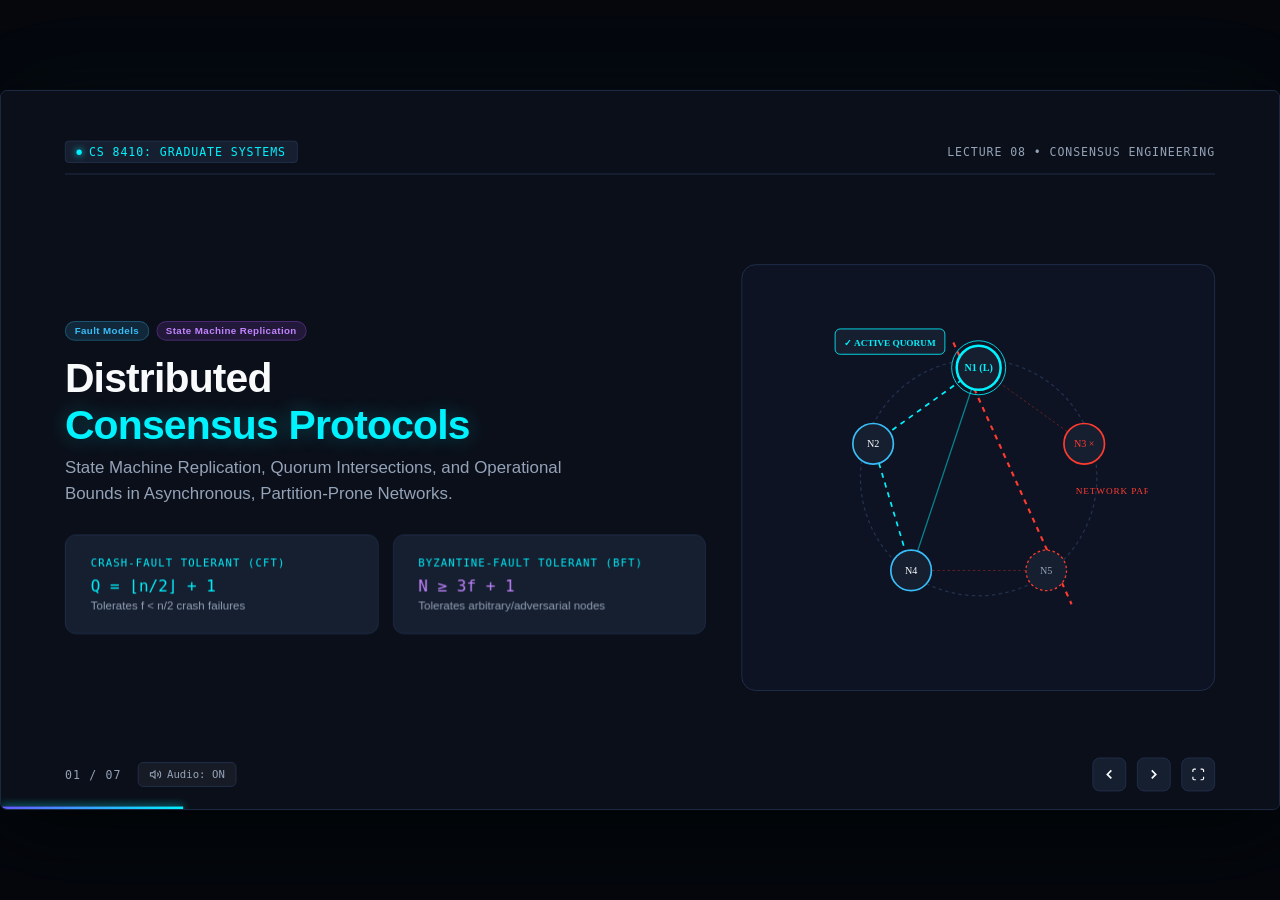
==== commit 00ffdc64: "fix(preview): center presentation canvas and auto-heal stage transform" ====
--- a/workspace/index.html
+++ b/workspace/index.html
@@ -1,190 +1,519 @@
 <!DOCTYPE html>
-<html lang="fa" dir="rtl">
+<html lang="en">
 <head><meta http-equiv="Content-Security-Policy" content="default-src 'none'; style-src 'unsafe-inline'; script-src 'unsafe-inline'; img-src data: blob:; font-src data:; media-src 'self' data: blob:; connect-src 'self' data: blob:; base-uri 'none'; form-action 'none'; frame-src 'none'">
 
-<meta charset="UTF-8">
-<meta name="viewport" content="width=device-width, initial-scale=1.0">
-<title>سفر قطره باران</title>
-<style>
-* {
-  margin: 0;
-  padding: 0;
-  box-sizing: border-box;
-}
-
-body {
-  width: 100vw;
-  height: 100vh;
-  overflow: hidden;
-  background: #0a2540;
-  display: flex;
-  align-items: center;
-  justify-content: center;
-  font-family: system-ui, sans-serif;
-}
-
-#stage {
-  position: relative;
-  width: 1440px;
-  height: 900px;
-  transform-origin: center center;
-  overflow: hidden;
-  background: radial-gradient(circle at 50% 30%, color-mix(in srgb, #635bff 12%, transparent), transparent 70%);
-}
-
-#canvas {
-  position: absolute;
-  top: 0;
-  left: 0;
-  width: 100%;
-  height: 100%;
-  pointer-events: none;
-}
-
-#scene {
-  position: absolute;
-  top: 0;
-  left: 0;
-  width: 100%;
-  height: 100%;
-  pointer-events: none;
-}
-
-.typo-mask {
-  overflow: hidden;
-  display: inline-block;
-  padding: 0.2em 0.15em;
-  margin: -0.2em -0.15em;
-  vertical-align: bottom;
-}
-
-.typo-inner {
-  display: inline-block;
-  transform: translateY(120%);
-  opacity: 0;
-}
-
-#kinetic-text {
-  position: absolute;
-  top: 50%;
-  left: 50%;
-  transform: translate(-50%, -50%);
-  font-size: clamp(96px, 10vw, 180px);
-  font-weight: 900;
-  color: #ffffff;
-  text-align: center;
-  letter-spacing: 0;
-  line-height: 1.3;
-  white-space: nowrap;
-  pointer-events: none;
-  text-shadow: 0 8px 32px rgba(99, 91, 255, 0.6);
-}
-
-#progress-bar {
-  position: absolute;
-  bottom: 0;
-  left: 0;
-  width: 100%;
-  height: 2px;
-  background: rgba(255, 255, 255, 0.1);
-  pointer-events: none;
-}
-
-#progress-fill {
-  position: absolute;
-  left: 0;
-  top: 0;
-  height: 100%;
-  width: 0%;
-  background: linear-gradient(90deg, #635bff, #ffffff);
-  box-shadow: 0 0 12px #635bff;
-  transition: width 0.05s linear;
-}
-
-#timer {
-  position: absolute;
-  bottom: 12px;
-  right: 20px;
-  font-family: 'Courier New', monospace;
-  font-size: 11px;
-  color: rgba(255, 255, 255, 0.5);
-  pointer-events: none;
-}
-
-#start-btn {
-  position: absolute;
-  top: 50%;
-  left: 50%;
-  transform: translate(-50%, -50%);
-  padding: 18px 42px;
-  font-size: 22px;
-  font-weight: 700;
-  color: #ffffff;
-  background: linear-gradient(135deg, #635bff, #4c46d8);
-  border: none;
-  border-radius: 8px;
-  cursor: pointer;
-  box-shadow: 0 12px 40px rgba(99, 91, 255, 0.4);
-  transition: all 0.3s cubic-bezier(0.16, 1, 0.3, 1);
-  z-index: 100;
-}
-
-#start-btn:hover {
-  transform: translate(-50%, -50%) scale(1.05);
-  box-shadow: 0 16px 56px rgba(99, 91, 255, 0.6);
-}
-
-#replay-btn {
-  position: absolute;
-  bottom: 20px;
-  left: 20px;
-  width: 40px;
-  height: 40px;
-  background: rgba(255, 255, 255, 0.08);
-  border: 1px solid rgba(255, 255, 255, 0.15);
-  border-radius: 50%;
-  color: #ffffff;
-  font-size: 18px;
-  cursor: pointer;
-  display: none;
-  align-items: center;
-  justify-content: center;
-  transition: all 0.3s;
-  z-index: 10;
-}
-
-#replay-btn:hover {
-  background: rgba(255, 255, 255, 0.15);
-  transform: scale(1.1);
-}
-
-@media (prefers-reduced-motion: reduce) {
-  * {
-    animation-duration: 0.01ms !important;
-    transition-duration: 0.01ms !important;
-  }
-}
-
-@keyframes float-up {
-  from { transform: translateY(0) scale(0.3); opacity: 0; }
-  to { transform: translateY(-40px) scale(1); opacity: 1; }
-}
-
-@keyframes fall-down {
-  from { transform: translateY(-200px); opacity: 0; }
-  to { transform: translateY(0); opacity: 1; }
-}
-
-@keyframes ripple-expand {
-  from { transform: scale(0); opacity: 1; }
-  to { transform: scale(3); opacity: 0; }
-}
-
-@keyframes river-flow {
-  from { stroke-dashoffset: 2000; }
-  to { stroke-dashoffset: 0; }
-}
-</style>
+  <meta charset="UTF-8">
+  <meta name="viewport" content="width=device-width, initial-scale=1.0">
+  <title>CS 8410: Distributed Consensus Protocols</title>
+  <style>
+    :root {
+      --bg: #0b0f19;
+      --surface: #161f30;
+      --surface-hover: #1c273e;
+      --surface-border: #22314e;
+      --text: #f8fafc;
+      --text-muted: #94a3b8;
+      --accent: #00f2fe;
+      --accent-dim: rgba(0, 242, 254, 0.15);
+      --accent-glow: rgba(0, 242, 254, 0.35);
+      --indigo: #635bff;
+      --indigo-dim: rgba(99, 91, 255, 0.15);
+      --alert: #ff3b30;
+      --alert-dim: rgba(255, 59, 48, 0.18);
+      --success: #10b981;
+      --font-sans: 'Space Grotesk', -apple-system, BlinkMacSystemFont, 'Segoe UI', Roboto, sans-serif;
+      --font-mono: 'JetBrains Mono', 'Fira Code', Menlo, Consolas, monospace;
+    }
+
+    * {
+      box-sizing: border-box;
+      margin: 0;
+      padding: 0;
+      user-select: none;
+    }
+
+    body {
+      background: #05070d;
+      color: var(--text);
+      font-family: var(--font-sans);
+      overflow: hidden;
+      width: 100vw;
+      height: 100vh;
+      display: flex;
+      align-items: center;
+      justify-content: center;
+    }
+
+    /* 16:9 Viewport Stage Container */
+    #deck-stage {
+      transform: translate(-50%, -50%);
+      position: absolute;
+      top: 50%;
+      left: 50%;
+      width: 1440px;
+      height: 810px;
+      transform-origin: center center;
+      background: radial-gradient(circle at 80% 20%, #131b2e 0%, var(--bg) 70%);
+      border: 1px solid var(--surface-border);
+      box-shadow: 0 25px 80px rgba(0, 0, 0, 0.8), 0 0 120px rgba(0, 242, 254, 0.05);
+      overflow: hidden;
+      border-radius: 8px;
+    }
+
+    /* Slide Engine */
+    .slide {
+      position: absolute;
+      inset: 0;
+      padding: 56px 72px;
+      display: flex;
+      flex-direction: column;
+      opacity: 0;
+      visibility: hidden;
+      pointer-events: none;
+      transition: opacity 0.32s cubic-bezier(0.16, 1, 0.3, 1), transform 0.32s cubic-bezier(0.16, 1, 0.3, 1);
+      transform: scale(0.99);
+      background: var(--bg);
+    }
+
+    .slide.active {
+      opacity: 1;
+      visibility: visible;
+      pointer-events: auto;
+      transform: scale(1);
+    }
+
+    /* Top Metadata Bar */
+    .meta-bar {
+      display: flex;
+      justify-content: space-between;
+      align-items: center;
+      margin-bottom: 24px;
+      font-family: var(--font-mono);
+      font-size: 13px;
+      letter-spacing: 0.08em;
+      text-transform: uppercase;
+      color: var(--text-muted);
+      border-bottom: 1px solid var(--surface-border);
+      padding-bottom: 12px;
+    }
+
+    .meta-tag {
+      display: inline-flex;
+      align-items: center;
+      gap: 8px;
+      background: var(--surface);
+      border: 1px solid var(--surface-border);
+      padding: 4px 12px;
+      border-radius: 4px;
+      color: var(--accent);
+      font-weight: 500;
+    }
+
+    .meta-tag::before {
+      content: '';
+      width: 6px;
+      height: 6px;
+      border-radius: 50%;
+      background: var(--accent);
+      box-shadow: 0 0 8px var(--accent);
+    }
+
+    /* Typography */
+    h1.display-title {
+      font-size: 46px;
+      font-weight: 700;
+      line-height: 1.15;
+      letter-spacing: -0.02em;
+      color: var(--text);
+      margin-bottom: 8px;
+    }
+
+    .highlight-cyan {
+      color: var(--accent);
+      text-shadow: 0 0 24px rgba(0, 242, 254, 0.3);
+    }
+
+    .highlight-crimson {
+      color: var(--alert);
+    }
+
+    p.subtitle {
+      font-size: 19px;
+      color: var(--text-muted);
+      line-height: 1.5;
+      margin-bottom: 32px;
+    }
+
+    /* Content Layouts */
+    .slide-body {
+      flex: 1;
+      display: flex;
+      flex-direction: column;
+      position: relative;
+    }
+
+    .grid-split {
+      display: grid;
+      grid-template-columns: 1fr 1fr;
+      gap: 32px;
+      height: 100%;
+    }
+
+    .grid-3col {
+      display: grid;
+      grid-template-columns: repeat(3, 1fr);
+      gap: 24px;
+      height: 100%;
+    }
+
+    /* Cards */
+    .zd-card {
+      background: var(--surface);
+      border: 1px solid var(--surface-border);
+      border-radius: 12px;
+      padding: 24px 28px;
+      position: relative;
+      display: flex;
+      flex-direction: column;
+      backdrop-filter: blur(8px);
+      transition: transform 0.2s ease, border-color 0.2s ease;
+    }
+
+    .zd-card:hover {
+      border-color: rgba(0, 242, 254, 0.4);
+      transform: translateY(-2px);
+    }
+
+    .zd-card.highlight {
+      border-color: var(--accent);
+      box-shadow: inset 0 0 20px var(--accent-dim);
+    }
+
+    .zd-card.danger {
+      border-color: var(--alert);
+      background: linear-gradient(180deg, var(--surface) 0%, rgba(255, 59, 48, 0.08) 100%);
+    }
+
+    .card-label {
+      font-family: var(--font-mono);
+      font-size: 12px;
+      text-transform: uppercase;
+      letter-spacing: 0.1em;
+      color: var(--accent);
+      margin-bottom: 8px;
+      display: flex;
+      align-items: center;
+      justify-content: space-between;
+    }
+
+    .card-title {
+      font-size: 20px;
+      font-weight: 600;
+      margin-bottom: 12px;
+      color: var(--text);
+    }
+
+    .card-text {
+      font-size: 15px;
+      line-height: 1.6;
+      color: var(--text-muted);
+    }
+
+    /* Math / Code Badge */
+    .math-callout {
+      background: rgba(0, 0, 0, 0.4);
+      border: 1px solid var(--surface-border);
+      border-left: 3px solid var(--accent);
+      padding: 12px 16px;
+      font-family: var(--font-mono);
+      font-size: 14px;
+      color: #38bdf8;
+      border-radius: 4px;
+      margin: 12px 0;
+    }
+
+    /* Cover Slide Specifics */
+    .cover-layout {
+      display: grid;
+      grid-template-columns: 1.15fr 0.85fr;
+      height: 100%;
+      align-items: center;
+      gap: 40px;
+    }
+
+    .cover-art-box {
+      height: 480px;
+      background: rgba(15, 23, 42, 0.6);
+      border: 1px solid var(--surface-border);
+      border-radius: 16px;
+      position: relative;
+      display: flex;
+      align-items: center;
+      justify-content: center;
+      overflow: hidden;
+    }
+
+    /* Protocol Capability Table */
+    .data-table-wrap {
+      width: 100%;
+      border-collapse: collapse;
+      font-size: 15px;
+      background: var(--surface);
+      border: 1px solid var(--surface-border);
+      border-radius: 12px;
+      overflow: hidden;
+    }
+
+    .data-table-wrap th {
+      background: rgba(11, 15, 25, 0.8);
+      font-family: var(--font-mono);
+      font-size: 12px;
+      text-transform: uppercase;
+      letter-spacing: 0.08em;
+      color: var(--accent);
+      padding: 16px 20px;
+      text-align: left;
+      border-bottom: 1px solid var(--surface-border);
+    }
+
+    .data-table-wrap td {
+      padding: 18px 20px;
+      border-bottom: 1px solid rgba(255, 255, 255, 0.05);
+      color: var(--text);
+      font-family: var(--font-mono);
+      font-size: 14px;
+    }
+
+    .data-table-wrap tr:last-child td {
+      border-bottom: none;
+    }
+
+    .data-table-wrap tr:hover td {
+      background: var(--surface-hover);
+    }
+
+    .tag-pill {
+      display: inline-block;
+      padding: 4px 10px;
+      border-radius: 20px;
+      font-size: 11px;
+      font-weight: 600;
+      letter-spacing: 0.04em;
+    }
+
+    .tag-cft { background: rgba(56, 189, 248, 0.15); color: #38bdf8; border: 1px solid rgba(56, 189, 248, 0.3); }
+    .tag-bft { background: rgba(168, 85, 247, 0.15); color: #c084fc; border: 1px solid rgba(168, 85, 247, 0.3); }
+    .tag-pow { background: rgba(245, 158, 11, 0.15); color: #fbbf24; border: 1px solid rgba(245, 158, 11, 0.3); }
+
+    /* Big Metric Display */
+    .metric-hero {
+      display: flex;
+      align-items: baseline;
+      gap: 12px;
+      margin: 8px 0;
+    }
+
+    .metric-value {
+      font-size: 52px;
+      font-weight: 700;
+      font-family: var(--font-mono);
+      color: var(--accent);
+      letter-spacing: -0.03em;
+    }
+
+    .metric-unit {
+      font-size: 16px;
+      color: var(--text-muted);
+      font-family: var(--font-mono);
+    }
+
+    /* Editorial Quote Callout */
+    .callout-quote {
+      margin-top: auto;
+      padding: 18px 24px;
+      background: rgba(99, 91, 255, 0.08);
+      border-left: 4px solid var(--indigo);
+      border-radius: 0 8px 8px 0;
+      font-style: italic;
+      color: #cbd5e1;
+      font-size: 16px;
+      display: flex;
+      align-items: center;
+      gap: 16px;
+    }
+
+    /* Step Timeline Horizontal */
+    .timeline-steps {
+      display: grid;
+      grid-template-columns: repeat(3, 1fr);
+      gap: 20px;
+      position: relative;
+    }
+
+    .timeline-steps::before {
+      content: '';
+      position: absolute;
+      top: 28px;
+      left: 40px;
+      right: 40px;
+      height: 2px;
+      background: linear-gradient(90deg, var(--accent), var(--indigo));
+      z-index: 1;
+      opacity: 0.4;
+    }
+
+    .step-card {
+      background: var(--surface);
+      border: 1px solid var(--surface-border);
+      border-radius: 12px;
+      padding: 24px;
+      position: relative;
+      z-index: 2;
+    }
+
+    .step-node {
+      width: 44px;
+      height: 44px;
+      border-radius: 50%;
+      background: var(--bg);
+      border: 2px solid var(--accent);
+      color: var(--accent);
+      display: flex;
+      align-items: center;
+      justify-content: center;
+      font-family: var(--font-mono);
+      font-weight: 700;
+      margin-bottom: 20px;
+      box-shadow: 0 0 16px var(--accent-glow);
+    }
+
+    /* Interactive Bottom Navigation */
+    #deck-nav {
+      position: absolute;
+      bottom: 20px;
+      left: 72px;
+      right: 72px;
+      display: flex;
+      align-items: center;
+      justify-content: space-between;
+      z-index: 100;
+      pointer-events: auto;
+    }
+
+    .nav-counter {
+      font-family: var(--font-mono);
+      font-size: 13px;
+      letter-spacing: 0.1em;
+      color: var(--text-muted);
+    }
+
+    .nav-controls {
+      display: flex;
+      align-items: center;
+      gap: 12px;
+    }
+
+    .nav-btn {
+      background: var(--surface);
+      border: 1px solid var(--surface-border);
+      color: var(--text);
+      width: 38px;
+      height: 38px;
+      border-radius: 8px;
+      cursor: pointer;
+      display: flex;
+      align-items: center;
+      justify-content: center;
+      transition: all 0.15s ease;
+    }
+
+    .nav-btn:hover {
+      border-color: var(--accent);
+      color: var(--accent);
+      box-shadow: 0 0 12px var(--accent-dim);
+    }
+
+    /* Progress bar */
+    #progress-bar {
+      position: absolute;
+      bottom: 0;
+      left: 0;
+      height: 3px;
+      background: linear-gradient(90deg, var(--indigo), var(--accent));
+      width: 14.28%;
+      transition: width 0.3s ease;
+      box-shadow: 0 0 10px var(--accent);
+      z-index: 101;
+    }
+
+    /* Audio Indicator Button */
+    .audio-badge {
+      display: inline-flex;
+      align-items: center;
+      gap: 6px;
+      cursor: pointer;
+      padding: 6px 12px;
+      border-radius: 6px;
+      background: rgba(255, 255, 255, 0.05);
+      border: 1px solid var(--surface-border);
+      font-size: 12px;
+      color: var(--text-muted);
+      font-family: var(--font-mono);
+    }
+
+    .audio-badge:hover {
+      color: var(--accent);
+      border-color: var(--accent);
+    }
+
+    /* SVG Diagram Animations */
+    @keyframes pulseGlow {
+      0%, 100% { opacity: 0.4; }
+      50% { opacity: 0.85; filter: drop-shadow(0 0 8px var(--accent)); }
+    }
+
+    @keyframes dashMove {
+      to { stroke-dashoffset: -40; }
+    }
+
+    .pulse-node {
+      animation: pulseGlow 2.5s infinite ease-in-out;
+    }
+
+    .packet-stream {
+      stroke-dasharray: 6 6;
+      animation: dashMove 1.5s linear infinite;
+    }
+
+    /* Print Styles */
+    @media print {
+      body {
+        overflow: visible !important;
+        background: #fff;
+      }
+      #deck-stage {
+      transform: translate(-50%, -50%);
+        position: static !important;
+        transform: none !important;
+        width: 100% !important;
+        height: auto !important;
+        box-shadow: none !important;
+        border: none !important;
+      }
+      .slide {
+        position: relative !important;
+        display: flex !important;
+        opacity: 1 !important;
+        visibility: visible !important;
+        page-break-after: always !important;
+        height: 100vh !important;
+        background: #0b0f19 !important;
+      }
+      #deck-nav, #progress-bar {
+        display: none !important;
+      }
+    }
+  </style>
 
 <script id="zen-audio-engine">
 window.ZenAudio = (() => {
@@ -434,381 +763,659 @@
 </head>
 <body>
 
-<div id="stage">
-  <canvas id="canvas"></canvas>
-  <svg id="scene" viewBox="0 0 1440 900" xmlns="http://www.w3.org/2000/svg"></svg>
-  <div id="kinetic-text"></div>
-  
-  <div id="progress-bar">
-    <div id="progress-fill"></div>
+  <div id="deck-stage">
+    
+    <!-- SLIDE 1: COVER -->
+    <section class="slide active" id="slide-1" data-sfx="sweep" data-speaker-notes="Welcome to CS 8410. Today we dive into distributed consensus protocols, exploring how state machine replication survives hostile network partitions and asynchronous latency.">
+      <div class="meta-bar">
+        <span class="meta-tag">CS 8410: Graduate Systems</span>
+        <span>Lecture 08 &bull; Consensus Engineering</span>
+      </div>
+      <div class="slide-body">
+        <div class="cover-layout">
+          <div>
+            <div style="display: flex; gap: 8px; margin-bottom: 16px;">
+              <span class="tag-pill tag-cft">Fault Models</span>
+              <span class="tag-pill tag-bft">State Machine Replication</span>
+            </div>
+            <h1 class="display-title">
+              Distributed <br>
+              <span class="highlight-cyan">Consensus Protocols</span>
+            </h1>
+            <p class="subtitle" style="max-width: 620px;">
+              State Machine Replication, Quorum Intersections, and Operational Bounds in Asynchronous, Partition-Prone Networks.
+            </p>
+
+            <div style="display: grid; grid-template-columns: 1fr 1fr; gap: 16px; margin-top: 24px;">
+              <div class="zd-card">
+                <div class="card-label">Crash-Fault Tolerant (CFT)</div>
+                <div style="font-family: var(--font-mono); font-size: 18px; color: var(--accent);">Q = &lfloor;n/2&rfloor; + 1</div>
+                <div style="font-size: 13px; color: var(--text-muted); margin-top: 4px;">Tolerates f &lt; n/2 crash failures</div>
+              </div>
+              <div class="zd-card">
+                <div class="card-label">Byzantine-Fault Tolerant (BFT)</div>
+                <div style="font-family: var(--font-mono); font-size: 18px; color: #c084fc;">N &ge; 3f + 1</div>
+                <div style="font-size: 13px; color: var(--text-muted); margin-top: 4px;">Tolerates arbitrary/adversarial nodes</div>
+              </div>
+            </div>
+          </div>
+
+          <!-- Dynamic SVG Topology Visual -->
+          <div class="cover-art-box">
+            <svg viewBox="0 0 400 400" width="380" height="380">
+              <defs>
+                <linearGradient id="cyanGrad" x1="0%" y1="0%" x2="100%" y2="100%">
+                  <stop offset="0%" stop-color="#00f2fe" />
+                  <stop offset="100%" stop-color="#635bff" />
+                </linearGradient>
+              </defs>
+
+              <!-- Circle background boundary -->
+              <circle cx="200" cy="200" r="140" fill="none" stroke="#22314e" stroke-width="1.5" stroke-dasharray="4 4" />
+
+              <!-- Partition barrier cutting Node 3 -->
+              <line x1="170" y1="40" x2="310" y2="350" stroke="#ff3b30" stroke-width="2.5" stroke-dasharray="6 6" />
+              <text x="315" y="220" fill="#ff3b30" font-family="JetBrains Mono" font-size="11" letter-spacing="1">NETWORK PARTITION</text>
+
+              <!-- Node connections within quorum (1, 2, 4) -->
+              <line x1="200" y1="70" x2="75" y2="160" stroke="#00f2fe" stroke-width="2" class="packet-stream" />
+              <line x1="75" y1="160" x2="120" y2="310" stroke="#00f2fe" stroke-width="2" class="packet-stream" />
+              <line x1="200" y1="70" x2="120" y2="310" stroke="#00f2fe" stroke-width="1.5" stroke-opacity="0.5" />
+
+              <!-- Broken connections to isolated nodes -->
+              <line x1="200" y1="70" x2="325" y2="160" stroke="#ff3b30" stroke-width="1" stroke-dasharray="3 3" opacity="0.4" />
+              <line x1="280" y1="310" x2="120" y2="310" stroke="#ff3b30" stroke-width="1" stroke-dasharray="3 3" opacity="0.4" />
+
+              <!-- Node 1: Leader -->
+              <circle cx="200" cy="70" r="26" fill="#161f30" stroke="#00f2fe" stroke-width="3" />
+              <circle cx="200" cy="70" r="32" fill="none" stroke="#00f2fe" stroke-width="1" class="pulse-node" />
+              <text x="200" y="74" fill="#00f2fe" font-family="JetBrains Mono" font-size="12" font-weight="700" text-anchor="middle">N1 (L)</text>
+
+              <!-- Node 2: Follower (Quorum) -->
+              <circle cx="75" cy="160" r="24" fill="#161f30" stroke="#38bdf8" stroke-width="2" />
+              <text x="75" y="164" fill="#f8fafc" font-family="JetBrains Mono" font-size="12" text-anchor="middle">N2</text>
+
+              <!-- Node 4: Follower (Quorum) -->
+              <circle cx="120" cy="310" r="24" fill="#161f30" stroke="#38bdf8" stroke-width="2" />
+              <text x="120" y="314" fill="#f8fafc" font-family="JetBrains Mono" font-size="12" text-anchor="middle">N4</text>
+
+              <!-- Node 3: Isolated (Partitioned) -->
+              <circle cx="325" cy="160" r="24" fill="#161f30" stroke="#ff3b30" stroke-width="2" />
+              <text x="325" y="164" fill="#ff3b30" font-family="JetBrains Mono" font-size="12" text-anchor="middle">N3 &times;</text>
+
+              <!-- Node 5: Follower (Partitioned) -->
+              <circle cx="280" cy="310" r="24" fill="#161f30" stroke="#ff3b30" stroke-width="1.5" stroke-dasharray="3 3" />
+              <text x="280" y="314" fill="#94a3b8" font-family="JetBrains Mono" font-size="12" text-anchor="middle">N5</text>
+
+              <!-- Quorum Badge Overlay -->
+              <rect x="30" y="24" width="130" height="30" rx="6" fill="#161f30" stroke="#00f2fe" stroke-width="1" />
+              <text x="95" y="44" fill="#00f2fe" font-family="JetBrains Mono" font-size="11" font-weight="600" text-anchor="middle">&check; ACTIVE QUORUM</text>
+            </svg>
+          </div>
+        </div>
+      </div>
+    </section>
+
+    <!-- SLIDE 2: THE IMPOSSIBILITY FRONTIER -->
+    <section class="slide" id="slide-2" data-sfx="drop" data-speaker-notes="Network determinism is a mathematical illusion. The FLP impossibility theorem proves no asynchronous consensus can be both completely live and safe against even one crash.">
+      <div class="meta-bar">
+        <span class="meta-tag">Theoretical Foundations</span>
+        <span>Asynchrony &bull; Bounds &bull; FLP Impossibility</span>
+      </div>
+      <div class="slide-body">
+        <h1 class="display-title">The Fallacy of <span class="highlight-crimson">Network Determinism</span></h1>
+        <p class="subtitle">Asynchronous network hazards, unbonded latency, and split-brain guarantees.</p>
+
+        <div style="display: grid; grid-template-columns: repeat(3, 1fr); gap: 20px; margin-bottom: 28px;">
+          <div class="zd-card danger">
+            <div class="card-label" style="color: var(--alert);">Hazard 01</div>
+            <div class="card-title">Unbounded Latency</div>
+            <p class="card-text">Packets can be delayed arbitrarily without detection. A silent node cannot be distinguished from a dead node or a sluggish transmission line.</p>
+            <div class="math-callout" style="border-left-color: var(--alert); color: #fca5a5;">Delay(&Delta;t) &rarr; &infin;</div>
+          </div>
+
+          <div class="zd-card danger">
+            <div class="card-label" style="color: var(--alert);">Hazard 02</div>
+            <div class="card-title">Clock Skew & Drift</div>
+            <p class="card-text">NTP synchronized physical clocks violate linearizability guarantees due to asymmetric network jitter and oscillator temperature variance.</p>
+            <div class="math-callout" style="border-left-color: var(--alert); color: #fca5a5;">|C_i(t) - C_j(t)| &gt; &epsilon;</div>
+          </div>
+
+          <div class="zd-card danger">
+            <div class="card-label" style="color: var(--alert);">Hazard 03</div>
+            <div class="card-title">Split-Brain Divergence</div>
+            <p class="card-text">Without a strict majority quorum intersection, independent partitions accept contradictory mutations, causing irrecoverable data corruption.</p>
+            <div class="math-callout" style="border-left-color: var(--alert); color: #fca5a5;">Q_A &cap; Q_B = &empty;</div>
+          </div>
+        </div>
+
+        <div class="grid-split" style="height: auto; flex: 1;">
+          <div class="zd-card">
+            <div class="card-label">Core Theorem</div>
+            <div class="card-title">FLP Impossibility (1985)</div>
+            <p class="card-text">Fischer, Lynch, and Paterson proved that in a purely asynchronous network, <em>no deterministic consensus protocol</em> can guarantee liveness in the presence of even a single unannounced crash fault.</p>
+          </div>
+
+          <div class="zd-card">
+            <div class="card-label">Practical Resolution</div>
+            <div class="card-title">Partial Synchrony & Randomization</div>
+            <p class="card-text">Production protocols (Raft, Multi-Paxos) circumvent FLP by assuming <strong>partial synchrony</strong> (&Delta; holds after Global Stabilization Time) or randomized timers to break election deadlocks.</p>
+          </div>
+        </div>
+      </div>
+    </section>
+
+    <!-- SLIDE 3: REPLICATED STATE MACHINE MODEL -->
+    <section class="slide" id="slide-3" data-sfx="digital" data-speaker-notes="Consensus enables the Replicated State Machine. If all nodes apply an identical sequence of deterministic inputs to identical state machines, they produce identical outputs.">
+      <div class="meta-bar">
+        <span class="meta-tag">System Architecture</span>
+        <span>Replicated State Machine &bull; Deterministic Execution</span>
+      </div>
+      <div class="slide-body">
+        <h1 class="display-title">Replicated State Machine <span class="highlight-cyan">(RSM)</span></h1>
+        <p class="subtitle">Deterministic inputs applied to identical state engines across distributed nodes.</p>
+
+        <div class="timeline-steps" style="margin-bottom: 24px;">
+          <div class="step-card">
+            <div class="step-node">01</div>
+            <div class="card-title">Client Log Ingress</div>
+            <p class="card-text">Write commands arrive exclusively at the designated Leader node. The entry is assigned a monotonically increasing Term and Log Index, buffered in uncommitted state.</p>
+          </div>
+
+          <div class="step-card">
+            <div class="step-node">02</div>
+            <div class="card-title">AppendEntries RPC</div>
+            <p class="card-text">The Leader dispatches parallel log replication payloads to all Followers. Followers verify log continuity (matching previous index/term) before appending to their write-ahead log.</p>
+          </div>
+
+          <div class="step-card">
+            <div class="step-node">03</div>
+            <div class="card-title">Commit & Execution</div>
+            <p class="card-text">Once acknowledgment receipts are persisted on a quorum of NVMe disks (Q &ge; &lfloor;n/2&rfloor; + 1), the Leader commits the entry and applies it to its local deterministic state machine.</p>
+          </div>
+        </div>
+
+        <div class="zd-card" style="margin-top: 4px; padding: 18px 24px;">
+          <div style="display: flex; align-items: center; justify-content: space-between;">
+            <div>
+              <span class="card-label" style="margin-bottom: 4px;">Fundamental Invariant</span>
+              <div style="font-size: 17px; font-weight: 600; color: #f8fafc;">
+                State Machine Safety Property: &forall; s_1, s_2: Applied(s_1, i) = Applied(s_2, i) &rArr; State(s_1) &equiv; State(s_2)
+              </div>
+            </div>
+            <span class="tag-pill tag-cft" style="font-size: 13px; padding: 6px 14px;">Linearizable Reads</span>
+          </div>
+        </div>
+
+        <div class="callout-quote">
+          <svg width="24" height="24" viewBox="0 0 24 24" fill="none" stroke="currentColor" stroke-width="2"><path d="M12 22s8-4 8-10V5l-8-3-8 3v7c0 6 8 10 8 10z"/></svg>
+          <span>"Safety is never compromised for performance: logs only overwrite uncommitted entries; committed logs are immutable forever."</span>
+        </div>
+      </div>
+    </section>
+
+    <!-- SLIDE 4: PROTOCOL CAPABILITY MATRIX -->
+    <section class="slide" id="slide-4" data-sfx="punch" data-speaker-notes="Comparing the operational envelope across paradigms: Crash-recovery Paxos and Raft provide 12ms latency, while Byzantine protocols like PBFT pay an O(n squared) communication tax.">
+      <div class="meta-bar">
+        <span class="meta-tag">Tradeoff Matrix</span>
+        <span>Comparative Protocol Analysis &bull; Fault Budgets</span>
+      </div>
+      <div class="slide-body">
+        <h1 class="display-title">Protocol Capability <span class="highlight-cyan">Matrix</span></h1>
+        <p class="subtitle">Operational envelope, message complexity, and latency bounds across paradigms.</p>
+
+        <table class="data-table-wrap">
+          <thead>
+            <tr>
+              <th>Protocol</th>
+              <th>Fault Model</th>
+              <th>Fault Budget (n=7)</th>
+              <th>Msg Complexity (Normal)</th>
+              <th>P99 Commit Latency</th>
+              <th>Primary Production Use</th>
+            </tr>
+          </thead>
+          <tbody>
+            <tr>
+              <td style="font-weight: 700; color: var(--accent);">Multi-Paxos</td>
+              <td><span class="tag-pill tag-cft">Crash-Recovery</span></td>
+              <td>f = 3 crashes</td>
+              <td>O(n) with stable leader</td>
+              <td>~15 ms</td>
+              <td>Google Chubby, Spanner</td>
+            </tr>
+            <tr>
+              <td style="font-weight: 700; color: #38bdf8;">Raft</td>
+              <td><span class="tag-pill tag-cft">Crash-Recovery</span></td>
+              <td>f = 3 crashes</td>
+              <td>O(n) broadcast</td>
+              <td>~12 ms</td>
+              <td>etcd, Kubernetes, CockroachDB</td>
+            </tr>
+            <tr>
+              <td style="font-weight: 700; color: #c084fc;">PBFT</td>
+              <td><span class="tag-pill tag-bft">Byzantine Faults</span></td>
+              <td>f = 2 malicious nodes</td>
+              <td>O(n&sup2;) all-to-all</td>
+              <td>~140 ms</td>
+              <td>Hyperledger Fabric, BFT-SMaRt</td>
+            </tr>
+            <tr>
+              <td style="font-weight: 700; color: #fbbf24;">Nakamoto</td>
+              <td><span class="tag-pill tag-pow">Proof-of-Work</span></td>
+              <td>&lt; 51% Hashrate</td>
+              <td>O(1) gossip flood</td>
+              <td>~60 mins (Probabilistic)</td>
+              <td>Bitcoin, Layer 1 Public Ledgers</td>
+            </tr>
+          </tbody>
+        </table>
+
+        <div style="display: grid; grid-template-columns: 1fr 1fr; gap: 24px; margin-top: 24px; flex: 1;">
+          <div class="zd-card">
+            <div class="card-label">Quorum Formula Comparison</div>
+            <div style="display: flex; flex-direction: column; gap: 8px; margin-top: 8px;">
+              <div style="font-family: var(--font-mono); font-size: 14px;">
+                CFT (Raft): <span style="color: var(--accent);">N &ge; 2f + 1</span> &rarr; Overlap = 1 node
+              </div>
+              <div style="font-family: var(--font-mono); font-size: 14px;">
+                BFT (PBFT): <span style="color: #c084fc;">N &ge; 3f + 1</span> &rarr; Overlap = f + 1 honest nodes
+              </div>
+              <div style="font-size: 13px; color: var(--text-muted); margin-top: 4px;">
+                Byzantine quorums require extra overlap to drown out coordinated liars who vote in two directions simultaneously.
+              </div>
+            </div>
+          </div>
+
+          <div class="zd-card">
+            <div class="card-label">Communication Scaling Tax</div>
+            <p class="card-text">
+              As cluster size grows, PBFT's quadratic <strong>O(n&sup2;)</strong> message phase causes catastrophic network saturation on standard Ethernet switches, making it unviable for clusters beyond n=20 nodes without pipelined HotStuff signatures.
+            </p>
+          </div>
+        </div>
+      </div>
+    </section>
+
+    <!-- SLIDE 5: RAFT CONSENSUS MECHANICS -->
+    <section class="slide" id="slide-5" data-sfx="whoosh" data-speaker-notes="Raft decomposes consensus into three discrete, understandable problems: randomized leader election, strict log matching, and two-phase joint consensus for safe membership changes.">
+      <div class="meta-bar">
+        <span class="meta-tag">Deep Dive</span>
+        <span>Raft Mechanics &bull; Ongaro & Ousterhout</span>
+      </div>
+      <div class="slide-body">
+        <h1 class="display-title">Raft: Deconstructed <span class="highlight-cyan">Decomposition</span></h1>
+        <p class="subtitle">Leader election, log matching, and cluster reconfiguration without state splits.</p>
+
+        <div class="grid-3col">
+          <div class="zd-card highlight">
+            <div class="card-label">Phase 01</div>
+            <div class="card-title">Election Safety</div>
+            <p class="card-text">Heartbeat timeouts are jittered with random distribution (150ms &ndash; 300ms) to prevent split-vote ties.</p>
+            <div class="math-callout">
+              Timer &sim; Uniform(150, 300)ms
+            </div>
+            <p class="card-text" style="font-size: 13px; margin-top: 8px;">
+              <strong>Leader Completeness:</strong> A voter rejects candidate votes if candidate's log is less up-to-date than the voter's own WAL.
+            </p>
+          </div>
+
+          <div class="zd-card">
+            <div class="card-label">Phase 02</div>
+            <div class="card-title">Log Matching</div>
+            <p class="card-text">Inductive guarantee: If two distinct logs contain an entry with identical (index, term), they store identical commands.</p>
+            <div class="math-callout">
+              log[i].term == log'[i].term
+            </div>
+            <p class="card-text" style="font-size: 13px; margin-top: 8px;">
+              Followers truncate uncommitted conflicting entries upon receiving valid leader-authorized AppendEntries packets.
+            </p>
+          </div>
+
+          <div class="zd-card">
+            <div class="card-label">Phase 03</div>
+            <div class="card-title">Joint Consensus</div>
+            <p class="card-text">Dynamic node addition and removal without pausing active client writes using 2-phase configuration commit:</p>
+            <div class="math-callout" style="color: #c084fc; border-left-color: #a855f7;">
+              C_old &rarr; C_old,new &rarr; C_new
+            </div>
+            <p class="card-text" style="font-size: 13px; margin-top: 8px;">
+              Decisions during transition require simultaneous, separate majorities from both C_old and C_new configurations.
+            </p>
+          </div>
+        </div>
+
+        <div class="callout-quote" style="margin-top: 24px;">
+          <svg width="22" height="22" viewBox="0 0 24 24" fill="none" stroke="currentColor" stroke-width="2"><circle cx="12" cy="12" r="10"/><polyline points="12 6 12 12 16 14"/></svg>
+          <span>"Raft prioritizes understandability by cleanly separating leader election, log replication, and commitment safety."</span>
+        </div>
+      </div>
+    </section>
+
+    <!-- SLIDE 6: PRODUCTION CASE STUDY (KUBERNETES & ETCD) -->
+    <section class="slide" id="slide-6" data-sfx="punch" data-speaker-notes="In real-world Kubernetes deployments, etcd sustains 33,000 writes per second. Even when AWS partitions two nodes, zero downtime occurs. However, NVMe fsync spikes remain the chief cause of false leader elections.">
+      <div class="meta-bar">
+        <span class="meta-tag">Production Systems</span>
+        <span>Case Study &bull; etcd v3.5 & Kubernetes Control Plane</span>
+      </div>
+      <div class="slide-body">
+        <h1 class="display-title">Production Reality: <span class="highlight-cyan">Kubernetes & etcd</span></h1>
+        <p class="subtitle">Validating consensus under high-throughput chaos injection and NVMe fsync bottlenecks.</p>
+
+        <div style="display: grid; grid-template-columns: 1.1fr 0.9fr; gap: 28px; height: 100%;">
+          <div style="display: flex; flex-direction: column; gap: 18px;">
+            <div class="zd-card">
+              <div class="card-label">Production Chaos Scenario</div>
+              <div class="card-title" style="font-size: 18px;">3-AZ Multi-Region Partition</div>
+              <p class="card-text" style="font-size: 14px;">
+                5-node cluster deployed across AWS us-east-1 (AZ-A, AZ-B, AZ-C). Synthetic traffic injects 40,000 key-value updates/sec. A network partition isolates AZ-C containing Node 4 and Node 5.
+              </p>
+              <div style="display: flex; gap: 16px; margin-top: 14px;">
+                <div style="font-family: var(--font-mono); font-size: 13px; color: var(--accent);">Active Quorum: {N1, N2, N3}</div>
+                <div style="font-family: var(--font-mono); font-size: 13px; color: var(--alert);">Isolated: {N4, N5} (Read-Only)</div>
+              </div>
+            </div>
+
+            <div class="zd-card danger">
+              <div class="card-label" style="color: var(--alert);">Real-World Failure Mode</div>
+              <div class="card-title" style="font-size: 18px;">The Disk Fsync Cliff</div>
+              <p class="card-text" style="font-size: 14px;">
+                Consensus safety dictates log entries must be flushed to disk via <code style="color: #f8fafc; font-family: var(--font-mono);">fdatasync()</code>. If NVMe queue saturation pushes fsync latency above 20ms, leader heartbeats stall, triggering cascaded election storms.
+              </p>
+            </div>
+          </div>
+
+          <div class="zd-card highlight" style="justify-content: center; align-items: center; text-align: center; padding: 36px 24px;">
+            <div class="card-label">Benchmark Metrics (etcd v3.5)</div>
+            <div class="metric-hero">
+              <div class="metric-value">33,000</div>
+              <div class="metric-unit">writes / sec</div>
+            </div>
+            <div style="color: var(--text-muted); font-size: 14px; margin-bottom: 24px;">
+              3-Node NVMe Cluster &bull; 256-byte payload &bull; Linearizable Write
+            </div>
+
+            <div style="width: 100%; border-top: 1px solid var(--surface-border); padding-top: 20px; display: grid; grid-template-columns: 1fr 1fr; gap: 16px;">
+              <div>
+                <div style="font-family: var(--font-mono); font-size: 26px; color: #10b981; font-weight: 700;">12.4ms</div>
+                <div style="font-size: 12px; color: var(--text-muted); font-family: var(--font-mono);">P99 Latency (70% load)</div>
+              </div>
+              <div>
+                <div style="font-family: var(--font-mono); font-size: 26px; color: var(--accent); font-weight: 700;">0</div>
+                <div style="font-size: 12px; color: var(--text-muted); font-family: var(--font-mono);">Divergence / 10M Chaos Tests</div>
+              </div>
+            </div>
+          </div>
+        </div>
+      </div>
+    </section>
+
+    <!-- SLIDE 7: CONCLUSION & FRONTIERS -->
+    <section class="slide" id="slide-7" data-sfx="chime" data-speaker-notes="Consensus is not about agreeing on absolute objective truth; it is about establishing an identical, immutable chronology of events. As we look ahead, hardware offload via RDMA and BFT threshold signatures represent the frontier.">
+      <div class="meta-bar">
+        <span class="meta-tag">Course Synthesis</span>
+        <span>Architectural Frontiers &bull; The Next Decade</span>
+      </div>
+      <div class="slide-body">
+        <h1 class="display-title">Consensus Evolution: <span class="highlight-cyan">Classic to Modern</span></h1>
+        <p class="subtitle">Where distributed coordination moves next: hardware acceleration and signature aggregation.</p>
+
+        <div class="grid-3col" style="margin-bottom: 28px;">
+          <div class="zd-card">
+            <div class="card-label">Pillar 01</div>
+            <div class="card-title">CFT is a Solved Primitive</div>
+            <p class="card-text">
+              Raft and Multi-Paxos are universally integrated into production backbones (etcd, Consul, CockroachDB). The operational focus has shifted from algorithm invention to zero-copy RPC serialization and tail-latency smoothing.
+            </p>
+          </div>
+
+          <div class="zd-card">
+            <div class="card-label">Pillar 02</div>
+            <div class="card-title">BFT Complexity Compression</div>
+            <p class="card-text">
+              Modern protocols like HotStuff, Narwhal, and AptosBFT compress view-change communication from quadratic <strong>O(n&sup2;)</strong> to linear <strong>O(n)</strong> via BLS threshold cryptographic signatures and pipelined commit chains.
+            </p>
+          </div>
+
+          <div class="zd-card">
+            <div class="card-label">Pillar 03</div>
+            <div class="card-title">Hardware Acceleration</div>
+            <p class="card-text">
+              Kernel bypass technologies (RDMA over Converged Ethernet) and CXL shared-memory fabrics allow replication to bypass host OS network stacks entirely, yielding sub-microsecond consensus round-trips.
+            </p>
+          </div>
+        </div>
+
+        <div class="callout-quote" style="background: rgba(0, 242, 254, 0.08); border-left-color: var(--accent); padding: 24px 32px;">
+          <svg width="28" height="28" viewBox="0 0 24 24" fill="none" stroke="currentColor" stroke-width="2" style="color: var(--accent);"><polygon points="12 2 15.09 8.26 22 9.27 17 14.14 18.18 21.02 12 17.77 5.82 21.02 7 14.14 2 9.27 8.91 8.26 12 2"/></svg>
+          <div style="font-size: 19px; font-weight: 500; color: #f8fafc;">
+            "Consensus is not about agreeing on truth; it is about agreeing on an identical history of events."
+          </div>
+        </div>
+      </div>
+    </section>
+
+    <!-- Bottom Navigation Bar & HUD -->
+    <footer id="deck-nav">
+      <div style="display: flex; align-items: center; gap: 18px;">
+        <span class="nav-counter" id="slide-num">01 / 07</span>
+        <button class="audio-badge" id="sfx-toggle" title="Procedural Audio SFX enabled">
+          <svg width="14" height="14" viewBox="0 0 24 24" fill="none" stroke="currentColor" stroke-width="2"><polygon points="11 5 6 9 2 9 2 15 6 15 11 19 11 5"/><path d="M19.07 4.93a10 10 0 0 1 0 14.14M15.54 8.46a5 5 0 0 1 0 7.07"/></svg>
+          <span>Audio: ON</span>
+        </button>
+      </div>
+
+      <div class="nav-controls">
+        <button class="nav-btn" id="prev-btn" title="Previous Slide (Left Arrow)">
+          <svg width="18" height="18" viewBox="0 0 24 24" fill="none" stroke="currentColor" stroke-width="2.5"><polyline points="15 18 9 12 15 6"/></svg>
+        </button>
+        <button class="nav-btn" id="next-btn" title="Next Slide (Right Arrow / Space)">
+          <svg width="18" height="18" viewBox="0 0 24 24" fill="none" stroke="currentColor" stroke-width="2.5"><polyline points="9 18 15 12 9 6"/></svg>
+        </button>
+        <button class="nav-btn" id="fs-btn" title="Toggle Fullscreen (F)">
+          <svg width="16" height="16" viewBox="0 0 24 24" fill="none" stroke="currentColor" stroke-width="2"><path d="M8 3H5a2 2 0 0 0-2 2v3m18 0V5a2 2 0 0 0-2-2h-3m0 18h3a2 2 0 0 0 2-2v-3M3 16v3a2 2 0 0 0 2 2h3"/></svg>
+        </button>
+      </div>
+    </footer>
+
+    <!-- Edge Progress Rail -->
+    <div id="progress-bar"></div>
+
   </div>
-  <div id="timer">00:00 / 10s</div>
-  
-  <button id="start-btn">▶ شروع فیلم با صدا</button>
-  <button id="replay-btn">↻</button>
-</div>
-
-<script>
-const TOTAL = 10;
-const stage = document.getElementById('stage');
-const canvas = document.getElementById('canvas');
-const ctx = canvas.getContext('2d');
-const scene = document.getElementById('scene');
-const kineticText = document.getElementById('kinetic-text');
-const progressFill = document.getElementById('progress-fill');
-const timer = document.getElementById('timer');
-const startBtn = document.getElementById('start-btn');
-const replayBtn = document.getElementById('replay-btn');
-
-canvas.width = 1440;
-canvas.height = 900;
-
-let audioEnabled = false;
-let startTime = null;
-let animationId = null;
-let currentBeat = -1;
-let currentAudio = null;
-
-const audioCache = {};
-const beats = [
-  { time: 0, narr: 'در دل ابر، قطره‌ای جان می‌گیرد', typo: 'تولد' },
-  { time: 3.3, narr: 'می‌افتد، می‌شتابد، زمین را می‌جوید', typo: 'سقوط آزاد' },
-  { time: 6.7, narr: 'با هزاران قطره دیگر یکی می‌شود و رودخانه‌ای می‌سازد', typo: 'رودخانه' }
-];
-
-class Particle {
-  constructor(x, y, vx, vy, size, color) {
-    this.x = x;
-    this.y = y;
-    this.vx = vx;
-    this.vy = vy;
-    this.size = size;
-    this.color = color;
-    this.life = 1;
-  }
-  update(dt) {
-    this.x += this.vx * dt;
-    this.y += this.vy * dt;
-    this.life -= dt * 0.3;
-  }
-  draw(ctx) {
-    if (this.life <= 0) return;
-    ctx.globalAlpha = this.life;
-    ctx.fillStyle = this.color;
-    ctx.beginPath();
-    ctx.arc(this.x, this.y, this.size, 0, Math.PI * 2);
-    ctx.fill();
-    ctx.globalAlpha = 1;
-  }
-}
-
-let particles = [];
-
-function scaleStage() {
-  const vw = window.innerWidth;
-  const vh = window.innerHeight;
-  const scale = Math.min(vw / 1440, vh / 900);
-  stage.style.transform = `translate(-50%, -50%) scale(${scale})`;
-}
-window.addEventListener('resize', scaleStage);
-scaleStage();
-
-async function preloadAllNarration() {
-  for (let i = 0; i < beats.length; i++) {
-    try {
-      const res = await fetch('/api/tts', {
-        method: 'POST',
-        headers: { 'Content-Type': 'application/json' },
-        body: JSON.stringify({
-          text: beats[i].narr,
-          voice: 'fa-IR-DilaraNeural',
-          rate: '1.0'
-        })
-      });
-      if (res.ok) {
-        const blob = await res.blob();
-        audioCache[i] = new Audio(URL.createObjectURL(blob));
-      }
-    } catch (e) {}
-  }
-}
-
-async function playNarrationForBeat(index, fallbackText) {
-  if (!audioEnabled) return;
-  if (currentAudio) {
-    try { currentAudio.pause(); currentAudio.currentTime = 0; } catch (e) {}
-  }
-  if (audioCache[index]) {
-    currentAudio = audioCache[index];
-    currentAudio.currentTime = 0;
-    await currentAudio.play().catch(() => {});
-    return;
-  }
-  try {
-    const res = await fetch('/api/tts', {
-      method: 'POST',
-      headers: { 'Content-Type': 'application/json' },
-      body: JSON.stringify({ text: fallbackText, voice: 'fa-IR-DilaraNeural' })
+
+  <script>
+    /* Responsive Canvas 16:9 Scale Manager */
+    const stage = document.getElementById('deck-stage');
+    function resizeStage() {
+      const stageW = 1440;
+      const stageH = 810;
+      const scale = Math.min(window.innerWidth / stageW, window.innerHeight / stageH);
+      stage.style.transform = `translate(-50%, -50%) scale(${scale})`;
+    }
+    window.addEventListener('resize', resizeStage);
+    resizeStage();
+
+    /* Procedural Web Audio API Engine (Zero dependencies) */
+    class AudioDirector {
+      constructor() {
+        this.ctx = null;
+        this.enabled = true;
+      }
+      init() {
+        if (!this.ctx) {
+          const AudioContext = window.AudioContext || window.webkitAudioContext;
+          this.ctx = new AudioContext();
+        }
+        if (this.ctx.state === 'suspended') {
+          this.ctx.resume();
+        }
+      }
+      play(type) {
+        if (!this.enabled) return;
+        this.init();
+        const now = this.ctx.currentTime;
+
+        switch (type) {
+          case 'sweep': {
+            const osc = this.ctx.createOscillator();
+            const gain = this.ctx.createGain();
+            osc.type = 'sine';
+            osc.frequency.setValueAtTime(140, now);
+            osc.frequency.exponentialRampToValueAtTime(480, now + 0.35);
+            gain.gain.setValueAtTime(0.08, now);
+            gain.gain.linearRampToValueAtTime(0.001, now + 0.35);
+            osc.connect(gain);
+            gain.connect(this.ctx.destination);
+            osc.start(now);
+            osc.stop(now + 0.36);
+            break;
+          }
+          case 'drop': {
+            const osc = this.ctx.createOscillator();
+            const gain = this.ctx.createGain();
+            osc.type = 'sawtooth';
+            osc.frequency.setValueAtTime(180, now);
+            osc.frequency.exponentialRampToValueAtTime(45, now + 0.38);
+            gain.gain.setValueAtTime(0.12, now);
+            gain.gain.linearRampToValueAtTime(0.001, now + 0.4);
+            osc.connect(gain);
+            gain.connect(this.ctx.destination);
+            osc.start(now);
+            osc.stop(now + 0.41);
+            break;
+          }
+          case 'digital': {
+            const freqs = [320, 640, 960];
+            freqs.forEach((f, i) => {
+              const osc = this.ctx.createOscillator();
+              const gain = this.ctx.createGain();
+              osc.type = 'triangle';
+              osc.frequency.setValueAtTime(f, now + i * 0.04);
+              gain.gain.setValueAtTime(0.05, now + i * 0.04);
+              gain.gain.linearRampToValueAtTime(0.001, now + i * 0.04 + 0.08);
+              osc.connect(gain);
+              gain.connect(this.ctx.destination);
+              osc.start(now + i * 0.04);
+              osc.stop(now + i * 0.04 + 0.09);
+            });
+            break;
+          }
+          case 'punch': {
+            const osc = this.ctx.createOscillator();
+            const gain = this.ctx.createGain();
+            osc.type = 'sine';
+            osc.frequency.setValueAtTime(120, now);
+            osc.frequency.exponentialRampToValueAtTime(30, now + 0.28);
+            gain.gain.setValueAtTime(0.25, now);
+            gain.gain.exponentialRampToValueAtTime(0.001, now + 0.3);
+            osc.connect(gain);
+            gain.connect(this.ctx.destination);
+            osc.start(now);
+            osc.stop(now + 0.31);
+            break;
+          }
+          case 'chime': {
+            const chord = [523.25, 659.25, 783.99, 1046.50];
+            chord.forEach((freq, idx) => {
+              const osc = this.ctx.createOscillator();
+              const gain = this.ctx.createGain();
+              osc.type = 'sine';
+              osc.frequency.setValueAtTime(freq, now + idx * 0.05);
+              gain.gain.setValueAtTime(0.06, now + idx * 0.05);
+              gain.gain.exponentialRampToValueAtTime(0.001, now + idx * 0.05 + 0.6);
+              osc.connect(gain);
+              gain.connect(this.ctx.destination);
+              osc.start(now + idx * 0.05);
+              osc.stop(now + idx * 0.05 + 0.65);
+            });
+            break;
+          }
+          case 'whoosh':
+          default: {
+            const osc = this.ctx.createOscillator();
+            const gain = this.ctx.createGain();
+            osc.type = 'sine';
+            osc.frequency.setValueAtTime(260, now);
+            osc.frequency.exponentialRampToValueAtTime(540, now + 0.18);
+            gain.gain.setValueAtTime(0.07, now);
+            gain.gain.linearRampToValueAtTime(0.001, now + 0.2);
+            osc.connect(gain);
+            gain.connect(this.ctx.destination);
+            osc.start(now);
+            osc.stop(now + 0.21);
+            break;
+          }
+        }
+      }
+    }
+
+    const audioDirector = new AudioDirector();
+    window.ZenAudio = audioDirector;
+
+    /* Slide Navigation System */
+    const slides = Array.from(document.querySelectorAll('.slide'));
+    const totalSlides = slides.length;
+    let currentIdx = 0;
+
+    const slideNumEl = document.getElementById('slide-num');
+    const progressBar = document.getElementById('progress-bar');
+    const prevBtn = document.getElementById('prev-btn');
+    const nextBtn = document.getElementById('next-btn');
+    const fsBtn = document.getElementById('fs-btn');
+    const sfxBtn = document.getElementById('sfx-toggle');
+
+    function updateSlide(newIdx) {
+      if (newIdx < 0 || newIdx >= totalSlides) return;
+      
+      slides[currentIdx].classList.remove('active');
+      currentIdx = newIdx;
+      const activeSlide = slides[currentIdx];
+      activeSlide.classList.add('active');
+
+      // Update counters & progress
+      const numStr = String(currentIdx + 1).padStart(2, '0');
+      const totalStr = String(totalSlides).padStart(2, '0');
+      slideNumEl.textContent = `${numStr} / ${totalStr}`;
+      progressBar.style.width = `${((currentIdx + 1) / totalSlides) * 100}%`;
+
+      // Trigger SFX
+      const sfx = activeSlide.getAttribute('data-sfx') || 'whoosh';
+      audioDirector.play(sfx);
+    }
+
+    // Keyboard Controller
+    window.addEventListener('keydown', (e) => {
+      if (e.target && (e.target.isContentEditable || e.target.tagName === 'INPUT' || e.target.tagName === 'TEXTAREA')) {
+        return;
+      }
+
+      if (e.key === 'ArrowRight' || e.key === ' ' || e.key === 'PageDown') {
+        e.preventDefault();
+        updateSlide(currentIdx + 1);
+      } else if (e.key === 'ArrowLeft' || e.key === 'PageUp') {
+        e.preventDefault();
+        updateSlide(currentIdx - 1);
+      } else if (e.key === 'f' || e.key === 'F') {
+        toggleFullscreen();
+      } else if (e.key === 'Home') {
+        updateSlide(0);
+      } else if (e.key === 'End') {
+        updateSlide(totalSlides - 1);
+      }
     });
-    if (res.ok) {
-      const blob = await res.blob();
-      currentAudio = new Audio(URL.createObjectURL(blob));
-      await currentAudio.play().catch(() => {});
-      return;
-    }
-  } catch (e) {}
-  if (window.speechSynthesis) {
-    window.speechSynthesis.cancel();
-    const u = new SpeechSynthesisUtterance(fallbackText);
-    u.lang = 'fa-IR';
-    window.speechSynthesis.speak(u);
-  }
-}
-
-function setKineticText(text) {
-  kineticText.innerHTML = `<span class="typo-mask"><span class="typo-inner">${text}</span></span>`;
-  const inner = kineticText.querySelector('.typo-inner');
-  setTimeout(() => {
-    inner.style.transition = 'transform 0.8s cubic-bezier(0.16, 1, 0.3, 1), opacity 0.8s cubic-bezier(0.16, 1, 0.3, 1)';
-    inner.style.transform = 'translateY(0%)';
-    inner.style.opacity = '1';
-  }, 50);
-}
-
-function clearScene() {
-  scene.innerHTML = '';
-}
-
-function renderBeat0() {
-  clearScene();
-  particles = [];
-  for (let i = 0; i < 120; i++) {
-    particles.push(new Particle(
-      Math.random() * 1440,
-      Math.random() * 900,
-      (Math.random() - 0.5) * 20,
-      (Math.random() - 0.5) * 20,
-      Math.random() * 3 + 1,
-      'rgba(200, 220, 255, 0.6)'
-    ));
-  }
-  
-  const cloud = document.createElementNS('http://www.w3.org/2000/svg', 'g');
-  cloud.innerHTML = `
-    <ellipse cx="720" cy="300" rx="280" ry="140" fill="rgba(150, 170, 200, 0.4)" opacity="0">
-      <animate attributeName="opacity" from="0" to="0.8" dur="1.2s" fill="freeze"/>
-      <animate attributeName="ry" from="100" to="140" dur="1.5s" fill="freeze"/>
-    </ellipse>
-    <ellipse cx="600" cy="320" rx="200" ry="100" fill="rgba(160, 180, 210, 0.5)" opacity="0">
-      <animate attributeName="opacity" from="0" to="0.7" dur="1.4s" fill="freeze"/>
-    </ellipse>
-    <ellipse cx="840" cy="320" rx="200" ry="100" fill="rgba(160, 180, 210, 0.5)" opacity="0">
-      <animate attributeName="opacity" from="0" to="0.7" dur="1.4s" fill="freeze"/>
-    </ellipse>
-    <circle cx="720" cy="380" r="18" fill="#8fb9ff" opacity="0">
-      <animate attributeName="opacity" from="0" to="1" dur="1s" begin="0.8s" fill="freeze"/>
-      <animate attributeName="r" from="8" to="18" dur="1s" begin="0.8s" fill="freeze"/>
-    </circle>
-  `;
-  scene.appendChild(cloud);
-  setKineticText('تولد');
-}
-
-function renderBeat1() {
-  clearScene();
-  particles = [];
-  
-  const drop = document.createElementNS('http://www.w3.org/2000/svg', 'g');
-  drop.innerHTML = `
-    <defs>
-      <linearGradient id="dropGrad" x1="0%" y1="0%" x2="0%" y2="100%">
-        <stop offset="0%" style="stop-color:#a0d5ff;stop-opacity:1" />
-        <stop offset="100%" style="stop-color:#3b8ed6;stop-opacity:1" />
-      </linearGradient>
-      <filter id="blur">
-        <feGaussianBlur in="SourceGraphic" stdDeviation="2" />
-      </filter>
-    </defs>
-    <ellipse cx="720" cy="-100" rx="22" ry="36" fill="url(#dropGrad)" opacity="0.9">
-      <animate attributeName="cy" from="-100" to="750" dur="2.5s" fill="freeze"/>
-      <animate attributeName="ry" from="36" to="44" dur="2.5s" fill="freeze"/>
-    </ellipse>
-    <line x1="720" y1="-80" x2="720" y2="-200" stroke="#6db3ff" stroke-width="3" opacity="0.6" filter="url(#blur)">
-      <animate attributeName="y1" from="-80" to="730" dur="2.5s" fill="freeze"/>
-      <animate attributeName="y2" from="-200" to="610" dur="2.5s" fill="freeze"/>
-    </line>
-  `;
-  scene.appendChild(drop);
-  
-  for (let i = 0; i < 40; i++) {
-    setTimeout(() => {
-      particles.push(new Particle(
-        720 + (Math.random() - 0.5) * 60,
-        Math.random() * 400 + 200,
-        (Math.random() - 0.5) * 40,
-        Math.random() * 100 + 50,
-        Math.random() * 2 + 1,
-        'rgba(180, 220, 255, 0.5)'
-      ));
-    }, i * 50);
-  }
-  
-  setKineticText('سقوط آزاد');
-}
-
-function renderBeat2() {
-  clearScene();
-  particles = [];
-  
-  const river = document.createElementNS('http://www.w3.org/2000/svg', 'g');
-  river.innerHTML = `
-    <defs>
-      <linearGradient id="riverGrad" x1="0%" y1="50%" x2="100%" y2="50%">
-        <stop offset="0%" style="stop-color:#2a6fa0;stop-opacity:1" />
-        <stop offset="50%" style="stop-color:#4fa8d6;stop-opacity:1" />
-        <stop offset="100%" style="stop-color:#2a6fa0;stop-opacity:1" />
-      </linearGradient>
-      <filter id="glow">
-        <feGaussianBlur stdDeviation="4" result="coloredBlur"/>
-        <feMerge>
-          <feMergeNode in="coloredBlur"/>
-          <feMergeNode in="SourceGraphic"/>
-        </feMerge>
-      </filter>
-    </defs>
-    <path d="M 0,500 Q 360,480 720,500 T 1440,500 L 1440,900 L 0,900 Z" fill="url(#riverGrad)" opacity="0">
-      <animate attributeName="opacity" from="0" to="0.85" dur="1.2s" fill="freeze"/>
-    </path>
-    <circle cx="720" cy="500" r="0" fill="none" stroke="#6db3ff" stroke-width="3" opacity="0.8">
-      <animate attributeName="r" from="0" to="200" dur="1.5s" fill="freeze"/>
-      <animate attributeName="opacity" from="0.8" to="0" dur="1.5s" fill="freeze"/>
-    </circle>
-    <circle cx="720" cy="500" r="0" fill="none" stroke="#6db3ff" stroke-width="2" opacity="0.6">
-      <animate attributeName="r" from="0" to="300" dur="2s" begin="0.3s" fill="freeze"/>
-      <animate attributeName="opacity" from="0.6" to="0" dur="2s" begin="0.3s" fill="freeze"/>
-    </circle>
-    <path d="M 200,500 Q 400,490 600,500 T 1000,500" fill="none" stroke="#8fd4ff" stroke-width="4" opacity="0.7" filter="url(#glow)" stroke-dasharray="2000" stroke-dashoffset="2000">
-      <animate attributeName="stroke-dashoffset" from="2000" to="0" dur="2.5s" fill="freeze"/>
-    </path>
-    <path d="M 300,550 Q 500,540 700,550 T 1100,550" fill="none" stroke="#6db3ff" stroke-width="3" opacity="0.5" stroke-dasharray="2000" stroke-dashoffset="2000">
-      <animate attributeName="stroke-dashoffset" from="2000" to="0" dur="3s" begin="0.2s" fill="freeze"/>
-    </path>
-  `;
-  scene.appendChild(river);
-  
-  for (let i = 0; i < 60; i++) {
-    setTimeout(() => {
-      particles.push(new Particle(
-        Math.random() * 1440,
-        Math.random() * 200 + 450,
-        (Math.random() - 0.5) * 80,
-        (Math.random() - 0.5) * 30,
-        Math.random() * 3 + 1,
-        'rgba(140, 210, 255, 0.7)'
-      ));
-    }, i * 40);
-  }
-  
-  setKineticText('رودخانه');
-}
-
-function drawAmbient(elapsed) {
-  ctx.fillStyle = 'rgba(10, 37, 64, 0.15)';
-  ctx.fillRect(0, 0, 1440, 900);
-  
-  const dt = 0.016;
-  for (let i = particles.length - 1; i >= 0; i--) {
-    particles[i].update(dt);
-    particles[i].draw(ctx);
-    if (particles[i].life <= 0) particles.splice(i, 1);
-  }
-  
-  if (currentBeat === 0) {
-    ctx.globalAlpha = 0.3;
-    ctx.fillStyle = `rgba(99, 91, 255, ${0.1 + Math.sin(elapsed * 2) * 0.05})`;
-    ctx.beginPath();
-    ctx.arc(720, 300, 200 + Math.sin(elapsed * 3) * 20, 0, Math.PI * 2);
-    ctx.fill();
-    ctx.globalAlpha = 1;
-  }
-}
-
-function tick(now) {
-  if (!startTime) return;
-  
-  const elapsed = (now - startTime) / 1000;
-  
-  drawAmbient(elapsed);
-  
-  progressFill.style.width = `${Math.min(elapsed / TOTAL * 100, 100)}%`;
-  timer.textContent = `${Math.floor(elapsed).toString().padStart(2, '0')}:${Math.floor((elapsed % 1) * 100).toString().padStart(2, '0')} / ${TOTAL}s`;
-  
-  for (let i = beats.length - 1; i >= 0; i--) {
-    if (elapsed >= beats[i].time && currentBeat < i) {
-      currentBeat = i;
-      if (i === 0) renderBeat0();
-      else if (i === 1) renderBeat1();
-      else if (i === 2) renderBeat2();
-      playNarrationForBeat(i, beats[i].narr);
-      break;
-    }
-  }
-  
-  if (elapsed >= TOTAL) {
-    setTimeout(() => {
-      restart();
-    }, 2500);
-    return;
-  }
-  
-  animationId = requestAnimationFrame(tick);
-}
-
-function start() {
-  audioEnabled = true;
-  startBtn.style.display = 'none';
-  replayBtn.style.display = 'flex';
-  startTime = performance.now();
-  currentBeat = -1;
-  animationId = requestAnimationFrame(tick);
-}
-
-function restart() {
-  if (currentAudio) {
-    try { currentAudio.pause(); currentAudio.currentTime = 0; } catch (e) {}
-  }
-  if (animationId) cancelAnimationFrame(animationId);
-  clearScene();
-  particles = [];
-  kineticText.innerHTML = '';
-  progressFill.style.width = '0%';
-  timer.textContent = '00:00 / 10s';
-  currentBeat = -1;
-  startTime = performance.now();
-  animationId = requestAnimationFrame(tick);
-}
-
-startBtn.addEventListener('click', start);
-replayBtn.addEventListener('click', restart);
-
-document.addEventListener('keydown', (e) => {
-  if (e.code === 'Space') {
-    e.preventDefault();
-    if (!startTime) start();
-    else if (animationId) {
-      cancelAnimationFrame(animationId);
-      animationId = null;
-    } else {
-      startTime = performance.now() - ((performance.now() - startTime));
-      animationId = requestAnimationFrame(tick);
-    }
-  } else if (e.code === 'KeyR') {
-    restart();
-  }
-});
-
-preloadAllNarration();
-</script>
-
+
+    // Touch & Button Controls
+    prevBtn.addEventListener('click', () => updateSlide(currentIdx - 1));
+    nextBtn.addEventListener('click', () => updateSlide(currentIdx + 1));
+
+    
+    function toggleFullscreen() {
+      if (!document.fullscreenElement) {
+        document.documentElement.requestFullscreen().catch(() => {});
+      } else {
+        document.exitFullscreen().catch(() => {});
+      }
+    }
+  </script>
 </body>
 </html>
